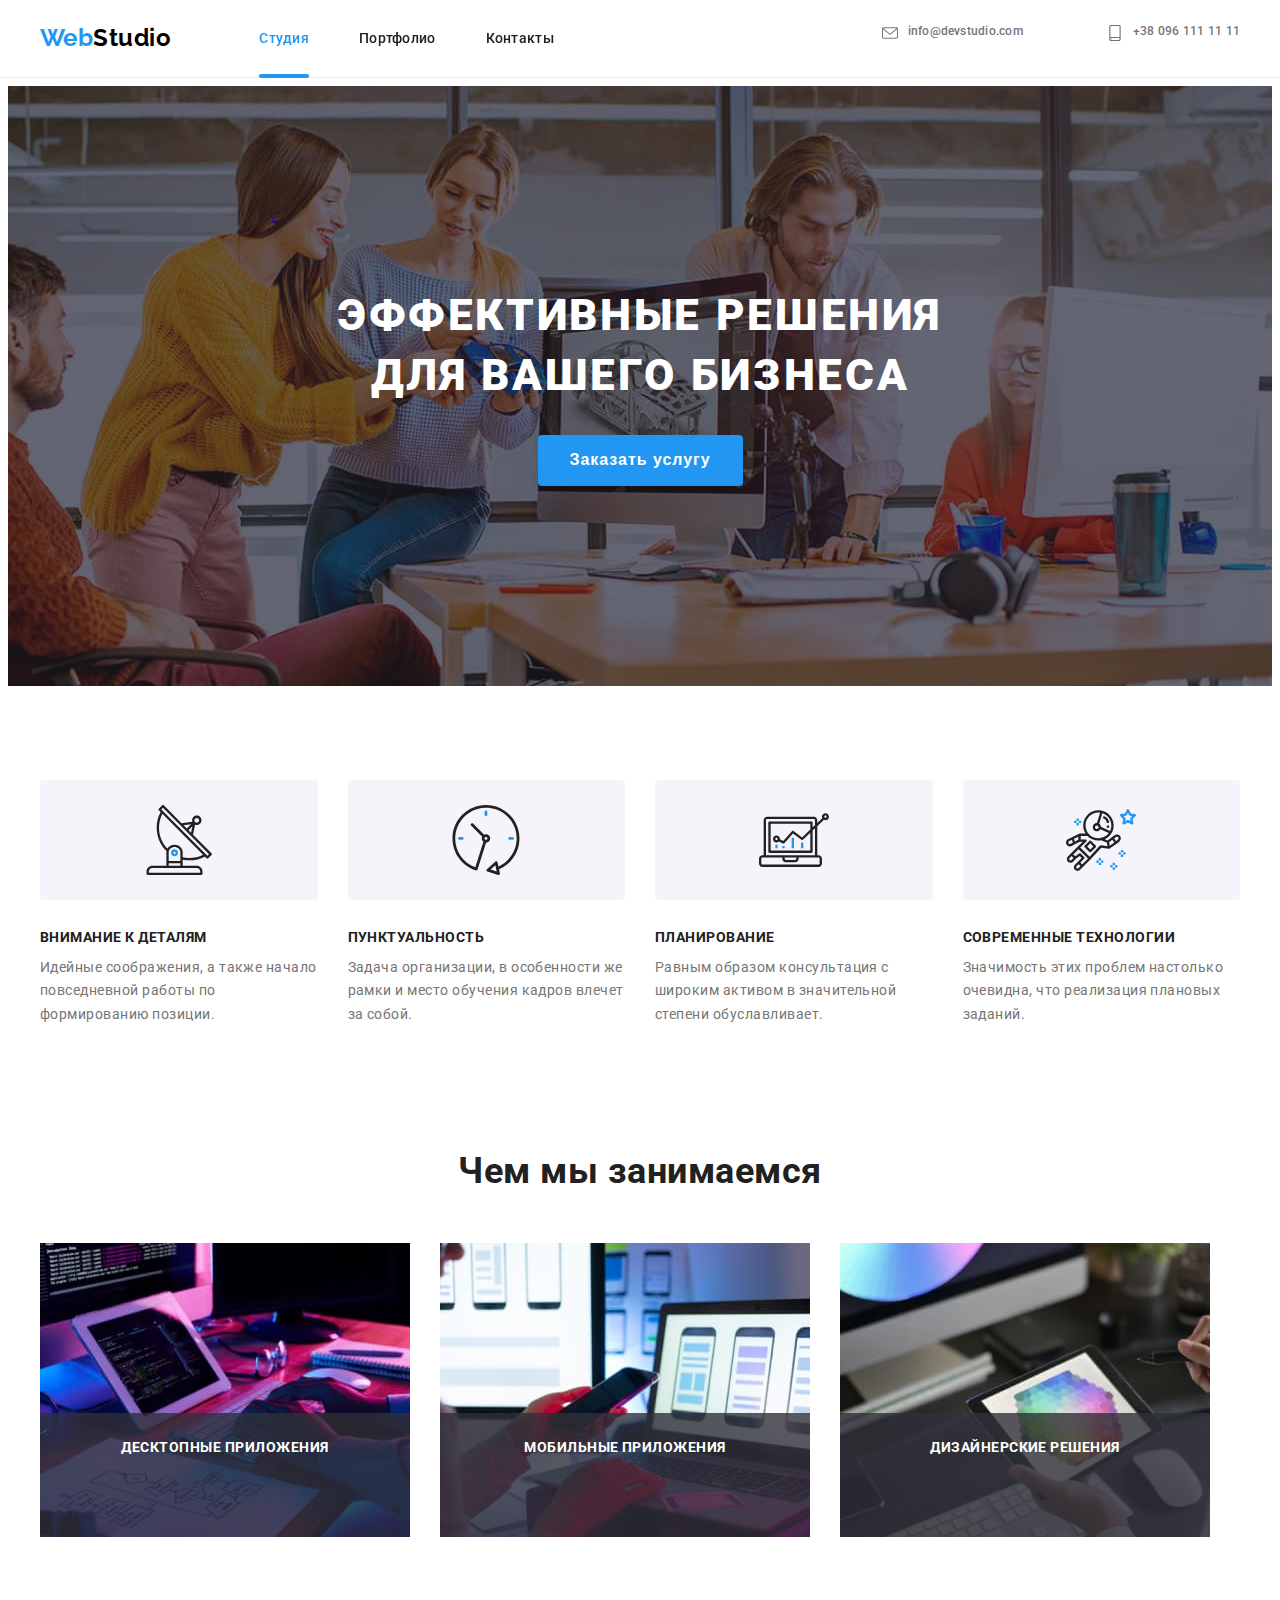
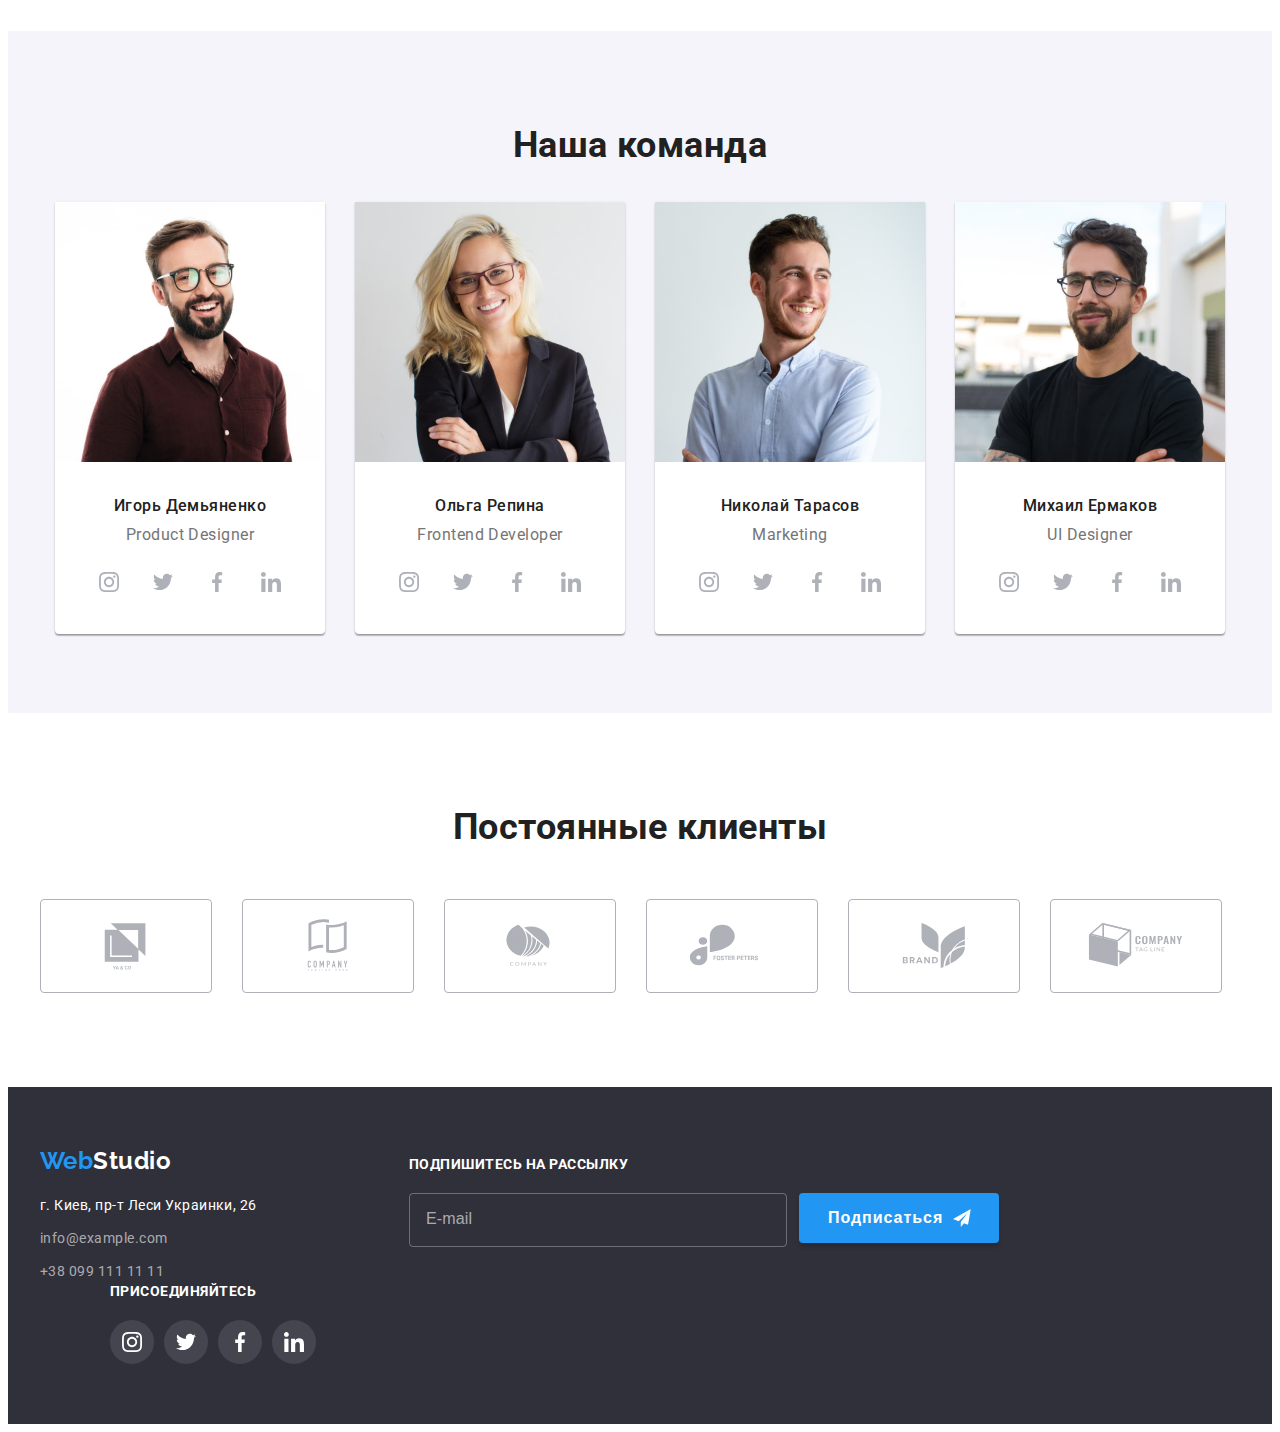
==== index.html @ fcd15053 "Сделала первую страницу" ====
<!DOCTYPE html>
<html lang="en">
<head>
<meta charset="UTF-8">
<meta http-equiv="X-UA-Compatible" content="IE=edge">
<meta name="viewport" content="width=device-width, initial-scale=1.0">
<title>Document</title>
<link rel="preconnect" href="https://fonts.googleapis.com">
<link rel="preconnect" href="https://fonts.gstatic.com" crossorigin>
<link href="https://fonts.googleapis.com/css2?family=Raleway:wght@700&family=Roboto:wght@400;500;700;900&display=swap" rel="stylesheet">
<link rel="stylesheet" href="https://cdnjs.cloudflare.com/ajax/libs/modern-normalize/1.1.0/modern-normalize.min.css" integrity="sha512-wpPYUAdjBVSE4KJnH1VR1HeZfpl1ub8YT/NKx4PuQ5NmX2tKuGu6U/JRp5y+Y8XG2tV+wKQpNHVUX03MfMFn9Q==" crossorigin="anonymous" referrerpolicy="no-referrer" />
<!-- <link rel="stylesheet" href="./css/styles.css"> -->
<link rel="stylesheet" href="./css/main.min.css">
</head>
<body>

        <!-- HEADER -->

    <header class="page-header">
        <div class="container header">
            <a href="./index.html" class="logo"><span class="logo-item">Web</span>Studio</a>
            <nav class="page-header__nav">
                <ul class="nav">          
                    <li class="nav__item">
                        <a href="index.html" class="nav__link nav__link--current">Студия</a>
                    </li>
                    <li class="nav__item">
                        <a href="portfolio.html" class="nav__link">Портфолио</a>
                    </li>
                    <li class="nav__item">
                        <a href="#contact" class="nav__link">Контакты</a>
                    </li>
                </ul>
            </nav>
            <ul class="contacts">
                <li class="contacts__item">
                    <a href="mailto:info@devstudio.com" class="contacts__link">
                        <svg class="contacts__icon" width="16" height="16">
                            <use href="./images/icons.svg#envelope"></use>
                        </svg> info@devstudio.com
                    </a>
                </li>
                <li class="contacts__item">
                    <a href="tel:+380961111111" class="contacts__link">
                        <svg class="contacts__icon" width="16" height="16">
                            <use href="./images/icons.svg#smartphone"></use>
                        </svg>+38 096 111 11 11
                    </a>
                </li>
            </ul>
        </div>
    </header>

    <main>

         <!-- HERO -->

        <section class="hero main-background">
            <div class="container">
                <h1 class="hero-title">Эффективные решения <br> для вашего бизнеса</h1>
                <button type="button" class="main-btn" data-modal-open>Заказать услугу</button>
            </div>
            
            <!-- MODAL -->

            <div class="backdrop is-hidden" data-modal>
                <div class="modal">
                    <button type="button" class="modal-btn" data-modal-close>
                        <svg width='30' height="30">
                            <use href="./images/icons.svg#close-btn"></use>
                        </svg>                       
                    </button>
                    <h5 class="modal-title">Оставьте свои данные, мы вам перезвоним</h5>
                    <form class="form">             
                        <label class="form__label">
                            <span class="form__text">Имя</span>
                            <input class="form__input" type="text" name="name" placeholder="Иван Иванович" />
                            <span class="form__item">
                                <svg width="18" height="18">
                                    <use href="./images/icons.svg#person-black"></use>
                                </svg>   
                            </span>
                        </label>          
                        <label class="form__label">
                            <span class="form__text">Телефон</span>
                            <input class="form__input" type="tel" name="name" placeholder="+38 000 000 00 00" />
                            <span class="form__item">
                                <svg width="18" height="18">
                                    <use href="./images/icons.svg#phone-black"></use>
                                </svg> 
                            </span>
                        </label>

                        <label class="form__label">
                            <span class="form__text">Почта</span> 
                            <input class="form__input" type="email" name="mail" placeholder="contact@example.com" />
                            <span class="form__item">
                                <svg width="18" height="18">
                                    <use href="./images/icons.svg#email-black"></use>
                                </svg> 
                            </span>    
                        </label>
                        <label class="form__label label-comment"> 
                            <span class="form__text">Комментарий</span> 
                            <textarea name="comment" placeholder="Введите текст"></textarea>
                        </label>
                                         
                        <label class="checkbox">
                            <input class="checkbox__input" type="checkbox" name="topic">
                            <span class="checkbox__item">
                                <svg width="16" height="15">
                                    <use href="./images/icons.svg#icon-check"></use>
                                </svg>
                            </span>
                            <span class="checkbox__agreement">
                                Соглашаюсь с рассылкой и принимаю 
                                <a href=""><span class="checkbox__link">Условия договора</span></a>
                            </span>
                        </label>
                        <button class="main-btn" type="submit">Отправить</button>
                    </form> 
                </div>
            </div>
        </section>
        

        <!-- ADVANTAGE -->

        <section class="advantage">
            <div class="container">
                <h2 class="hidden-title">Наши преимущества</h2>
                <ul class="advantage__list">
                    <li class="advantage__item">
                        <div class="skills">
                            <div class="skills__box">
                                <svg width="70" height="70">
                                    <use href="./images/icons.svg#Group"></use>
                                </svg>
                            </div>
                            <h3 class="advantage-name">Внимание к деталям</h3>
                            <p class="advantage-text">Идейные соображения, а также начало повседневной работы по формированию позиции.</p>
                        </div>
                    </li>
                    <li class="advantage__item">
                        <div class="skills">
                            <div class="skills__box">
                                <svg width="70" height="70">
                                    <use href="./images/icons.svg#clock"></use>
                                </svg>
                            </div>
                        <h3  class="advantage-name">Пунктуальность</h3>
                        <p class="advantage-text"> Задача организации, в особенности же рамки и место обучения кадров влечет за собой.</p>
                        </div>
                    </li>
                    <li class="advantage__item">
                        <div class="skills">
                            <div class="skills__box">
                                <svg width="70" height="70">
                                    <use href="./images/icons.svg#diagram"></use>
                                </svg>
                            </div>
                        <h3  class="advantage-name">Планирование</h3>
                        <p class="advantage-text">Равным образом консультация с широким активом в значительной степени обуславливает.</p>
                        </div>
                    </li>
                    <li class="advantage__item">
                        <div class="skills">
                            <div class="skills__box">
                                <svg width="70" height="70">
                                    <use href="./images/icons.svg#astronaut"></use>
                                </svg>
                            </div>
                        <h3  class="advantage-name">Современные технологии</h3>
                        <p class="advantage-text">Значимость этих проблем настолько очевидна, что реализация плановых заданий.</p>
                        </div>
                    </li>
                </ul>
            </div>
        </section>

        <!-- WORK -->

        <section class="work">
            <div class="container">
                <h2 class="work-title">Чем мы занимаемся</h2>
                <ul class="work__list">
                    <li class="work__item">
                        <img src="images/kod.jpg" Alt="Программист набирает текст" width="370">
                        <div class="work__box">
                            <p class="work__text">ДЕСКТОПНЫЕ ПРИЛОЖЕНИЯ</p>
                        </div>
                    </li>
                    <li class="work__item">
                        <img src="images/klava.jpg" Alt="Макеты телефонов" width="370">
                        <div class="work__box">
                            <p class="work__text">МОБИЛЬНЫЕ ПРИЛОЖЕНИЯ</p>
                        </div>
                    </li>
                    <li class="work__item">
                        <img src="images/ris.jpg" Alt="Выбор цвета дизайнером" width="370">
                        <div class="work__box">
                            <p class="work__text">ДИЗАЙНЕРСКИЕ РЕШЕНИЯ </p>
                        </div>
                    </li>
                </ul>
            </div>
        </section>

        <!-- TEAM -->

        <section class="team">
            <div class="container">
                <h2 class="team-title">Наша команда</h2>
                <ul class="team__list">
                    <li class="team__item">
                        <img src="images/men.jpg" Alt="Дизайнер" width="270">
                        <h4 class="team__name">Игорь Демьяненко</h4>
                        <p class="team__position">Product Designer</p>
                        <ul class="networks">
                            <li class="networks__item">
                                <a href="https://www.instagram.com" target="_blank" rel="noreferrer noopener" class="networks__link">
                                    <svg width="20" height="20">
                                        <use href="./images/icons.svg#instagram"></use>
                                    </svg>
                                </a>
                            </li>
                            <li class="networks__item">
                                <a href="https://twitter.com" target="_blank" rel="noreferrer noopener" class="networks__link">
                                    <svg width="20" height="20">
                                        <use href="./images/icons.svg#twitter"></use>
                                    </svg>
                                </a>
                            </li>
                            <li class="networks__item">
                                <a href="https://m.facebook.com" target="_blank" rel="noreferrer noopener" class="networks__link">
                                    <svg width="20" height="20">
                                        <use href="./images/icons.svg#facebook"></use>
                                    </svg>
                                </a>
                            </li>
                            <li class="networks__item">
                                <a href="https://www.linkedin.com" target="_blank" rel="noreferrer noopener" class="networks__link">
                                    <svg width="20" height="20">
                                        <use href="./images/icons.svg#linkedin"></use>
                                    </svg>
                                </a>
                            </li>
                        </ul>

                    </li>
                    <li class="team__item">
                        <img src="images/jen.jpg" Alt="Фронтенд разработчик" width="270">
                        <h4 class="team__name">Ольга Репина</h4>
                        <p class="team__position">Frontend Developer</p>
                        <ul class="networks">
                            <li class="networks__item">
                                <a href="https://www.instagram.com" target="_blank" rel="noreferrer noopener" class="networks__link">
                                    <svg width="20" height="20">
                                        <use href="./images/icons.svg#instagram"></use>
                                    </svg>
                                </a>
                            </li>
                            <li class="networks__item">
                                <a href="https://twitter.com" target="_blank" rel="noreferrer noopener" class="networks__link">
                                    <svg width="20" height="20">
                                        <use href="./images/icons.svg#twitter"></use>
                                    </svg>
                                </a>
                            </li>
                            <li class="networks__item">
                                <a href="https://m.facebook.com" target="_blank" rel="noreferrer noopener" class="networks__link">
                                    <svg width="20" height="20">
                                        <use href="./images/icons.svg#facebook"></use>
                                    </svg>
                                </a>
                            </li>
                            <li class="networks__item">
                                <a href="https://www.linkedin.com" target="_blank" rel="noreferrer noopener" class="networks__link">
                                    <svg width="20" height="20">
                                        <use href="./images/icons.svg#linkedin"></use>
                                    </svg>
                                </a>
                            </li>
                        </ul>
                    </li>
                    <li class="team__item">
                        <img src="images/mun.jpg" Alt="Маркетолог" width="270">
                        <h4 class="team__name">Николай Тарасов</h4>
                        <p class="team__position">Marketing</p>
                        <ul class="networks">
                            <li class="networks__item">
                                <a href="https://www.instagram.com" target="_blank" rel="noreferrer noopener" class="networks__link">
                                    <svg width="20" height="20">
                                        <use href="./images/icons.svg#instagram"></use>
                                    </svg>
                                </a>
                            </li>
                            <li class="networks__item">
                                <a href="https://twitter.com" target="_blank" rel="noreferrer noopener" class="networks__link">
                                    <svg width="20" height="20">
                                        <use href="./images/icons.svg#twitter"></use>
                                    </svg>
                                </a>
                            </li>
                            <li class="networks__item">
                                <a href="https://m.facebook.com" target="_blank" rel="noreferrer noopener" class="networks__link">
                                    <svg width="20" height="20">
                                        <use href="./images/icons.svg#facebook"></use>
                                    </svg>
                                </a>
                            </li>
                            <li class="networks__item">
                                <a href="https://www.linkedin.com" target="_blank" rel="noreferrer noopener" class="networks__link">
                                    <svg width="20" height="20">
                                        <use href="./images/icons.svg#linkedin"></use>
                                    </svg>
                                </a>
                            </li>
                        </ul>
                    </li>
                    <li class="team__item">
                        <img src="images/end.jpg" Alt="Дизайнер интерфейса" width="270">
                        <h4 class="team__name">Михаил Ермаков</h4>
                        <p class="team__position">UI Designer</p>
                        <ul class="networks">
                            <li class="networks__item">
                                <a href="https://www.instagram.com" target="_blank" rel="noreferrer noopener" class="networks__link">
                                    <svg width="20" height="20">
                                        <use href="./images/icons.svg#instagram"></use>
                                    </svg>
                                </a>
                            </li>
                            <li class="networks__item">
                                <a href="https://twitter.com" target="_blank" rel="noreferrer noopener" class="networks__link">
                                    <svg width="20" height="20">
                                        <use href="./images/icons.svg#twitter"></use>
                                    </svg>
                                </a>
                            </li>
                            <li class="networks__item">
                                <a href="https://m.facebook.com" target="_blank" rel="noreferrer noopener" class="networks__link">
                                    <svg width="20" height="20">
                                        <use href="./images/icons.svg#facebook"></use>
                                    </svg>
                                </a>
                            </li>
                            <li class="networks__item">
                                <a href="https://www.linkedin.com" target="_blank" rel="noreferrer noopener" class="networks__link">
                                    <svg width="20" height="20">
                                        <use href="./images/icons.svg#linkedin"></use>
                                    </svg>
                                </a>
                            </li>
                        </ul>
                    </li>
                </ul>
            </div>
        </section>

        <!-- CLIENTS -->

        <section class="clients">
            <div class="container">
                <h2 class="clients-title">Постоянные клиенты</h2>
                <ul class="client__list">
                    <li class="client__item">
                        <a href="" class="client__link">
                            <svg width="106" height="60">
                                <use href="./images/icons.svg#client-1"></use>
                            </svg>
                        </a>
                    </li>
                    <li class="client__item">
                        <a href="" class="client__link">
                            <svg width="106" height="60">
                                <use href="./images/icons.svg#client-2"></use>
                            </svg>
                        </a>
                    </li>
                    <li class="client__item">
                        <a href="" class="client__link">
                            <svg width="106" height="60">
                                <use href="./images/icons.svg#client-3"></use>
                            </svg>
                        </a>
                    </li>
                    <li class="client__item">
                        <a href="" class="client__link">
                            <svg width="106" height="60">
                                <use href="./images/icons.svg#client-4"></use>
                            </svg>
                        </a>
                    </li>
                    <li class="client__item">
                        <a href="" class="client__link">
                            <svg width="106" height="60">
                                <use href="./images/icons.svg#client-5"></use>
                            </svg>
                        </a>
                    </li>
                    <li class="client__item">
                        <a href="" class="client__link">
                            <svg width="106" height="60">
                                <use href="./images/icons.svg#client-6"></use>
                            </svg>
                        </a>
                    </li>
                </ul>
            </div>
        </section>
    </main>

    <!-- FOOTER -->

    <footer class="footer">
        <div class="container footer-box">
            <div class="">
                <div class="footer-address">
                    <a href="./index.html" class="logo logo-footer"><span class="logo-item">Web</span>Studio</a>
                    <address id="contact" class="office">
                        <ul class="office__list">
                            <li class="office__item">
                                <a href="https://goo.gl/maps/67UM73fhqofaFtAK9" target="_blank" rel="noreferrer noopener" class="office__address">г.
                                    Киев, пр-т Леси Украинки, 26
                                </a>
                            </li>
                            <li class="office__item">
                                <a href="mailto:info@example.com" class="office__link">info@example.com</a>
                            </li>
                            <li class="office__item">
                                <a href="tel:+380991111111" class="office__link">+38 099 111 11 11</a>
                            </li>
                        </ul>
                    </address>
                </div>

                <div class="community">
                    <h2 class="subscribe-title">Присоединяйтесь</h2>
                    <ul class="networks">
                        <li class="networks__item">
                            <a href="https://www.instagram.com" target="_blank" rel="noreferrer noopener" class="networks__link footer-link">
                                <svg width="20" height="20">
                                    <use href="./images/icons.svg#instagram"></use>
                                </svg>
                            </a>
                        </li>
                        <li class="networks__item">
                            <a href="https://twitter.com" target="_blank" rel="noreferrer noopener" class="networks__link footer-link">
                                <svg width="20" height="20">
                                    <use href="./images/icons.svg#twitter"></use>
                                </svg>
                            </a>
                        </li>
                        <li class="networks__item">
                            <a href="https://m.facebook.com" target="_blank" rel="noreferrer noopener" class="networks__link footer-link">
                                <svg width="20" height="20">
                                    <use href="./images/icons.svg#facebook"></use>
                                </svg>
                            </a>
                        </li>
                        <li class="networks__item">
                            <a href="https://www.linkedin.com" target="_blank" rel="noreferrer noopener" class="networks__link footer-link">
                                <svg width="20" height="20">
                                    <use href="./images/icons.svg#linkedin"></use>
                                </svg>
                            </a>
                        </li>
                    </ul>
                </div>
            </div>

            <div class="subscribe-box">
                <h2 class="subscribe-title">Подпишитесь на рассылку</h2>
                <form class="subscribe">
                    <label class="subscribe__label"></label>
                        <input class="subscribe__input" type="email" name="mail" placeholder="E-mail" />
                    </label>
                    <button class="main-btn subscribe-btn"  type="submit">Подписаться
                        <svg class="subscribe-icon" width="24" height="24">
                            <use href="./images/icons.svg#icon-send"></use>
                        </svg>   
                    </button>
                </form>
            </div>
        </div>
    </footer>
    <script>
        const { height:pageHeaderHeight } = document
          .querySelector(".page-header")
          .getBoundingClientRect ();

        document.body.style.paddingTop = `${pageHeaderHeight}px`;
    </script>

    <script src="./js/modal.js"></script>

</body>
</html>
---- css/styles.css ----
/* :root {
  --basic-color: #757575;
  --secondary-color: #212121;
  --accent-color: #2196f3;
  --background-color: #ffffff;
  --second-color: #2f303a;
  --grey-color: #f5f4fa;
} */

/* body {
  padding-top: 80px;
  background-color: var(--background-color);
  color: var(--basic-color);
  font-family: "Roboto", sans-serif;
  letter-spacing: 0.03em;
  text-decoration: none;
} */

/* a {
  text-decoration: none;
  color: inherit;
}

ul {
  list-style: none;
  padding: 0;
  margin: 0;
}

h1,
h2,
h3,
h4,
p {
  margin: 0;
}

section {
  padding-top: 94px;
  padding-bottom: 94px;
}

::placeholder {
  font-size: 14px;
  line-height: 1.14;
  letter-spacing: 0.01em;
  color: rgba(117, 117, 117, 0.5);
} */

/* .container {
  width: 1200px;
  padding-left: 15px;
  padding-right: 15px;
  margin-left: auto;
  margin-right: auto;
} */

/* header {
  position: fixed;
  width: 100%;
  background: var(--background-color);
  top: 0;
  left: 0;
  padding-top: 24px;
  padding-bottom: 25px;
  border-bottom: 1px solid #ececec;

  z-index: 9;
}

.header {
  display: flex;
  align-items: center;
} */

/* .logo {
  margin-right: 93px;
  font-family: "Raleway", sans-serif;
  font-weight: 700;
  font-size: 26px;
  line-height: 1.19;
  color: #000000;
}
.logo-item {
  color: var(--accent-color);
}

.logo-footer {
  margin: 0px;
  color: var(--background-color);
} */

/* .nav {
  display: flex;
}

.contacts {
  display: flex;
  margin-left: auto;
}

.nav__item:not(:last-child) {
  margin-right: 50px;
}

.contacts__item:not(:last-child) {
  margin-right: 50px;
}

.nav__link {
  position: relative;
  padding-top: 32px;
  padding-bottom: 32px;
  font-weight: 500;
  font-size: 14px;
  line-height: 1.14;
  letter-spacing: 0.02em;
  color: var(--secondary-color);

  transition: color 250ms cubic-bezier(0.4, 0, 0.2, 1);
}

.nav__link--current {
  color: var(--accent-color);
}

.nav__link--current::after {
  content: " ";
  position: absolute; 
  left: 0px;
  bottom: 0px;
  width: 100%;
  height: 4px;
  background: var(--accent-color);
  border-radius: 2px;
}


.nav__link:hover,
.nav__link:focus {
  color: var(--accent-color);
}

.contacts__link {
  display: flex;
  font-weight: 500;
  font-size: 14px;
  line-height: 1.14;
  letter-spacing: 0.02em;
  color: var(--basic-color);
  fill: var(--basic-color);

  transition: fill 250ms cubic-bezier(0.4, 0, 0.2, 1), 
  color 250ms cubic-bezier(0.4, 0, 0.2, 1);
}
.contacts__link:hover,
.contacts__link:focus {
  color: var(--accent-color);
  fill: var(--accent-color);
}

.contacts__icon {
  margin-right: 10px;
} */

/* HERO */

/* .hero {
  padding-top: 200px;
  padding-bottom: 200px;
  text-align: center;
}

  .main-background {
  max-width: 1600px;
  max-height: 600px;
  margin-left: auto;
  margin-right: auto;
  background: #c4c4c4;
  background-image: linear-gradient(
      to right,
      rgba(47, 48, 58, 0.4),
      rgba(47, 48, 58, 0.4)
    ),
    url("../images/Img.jpeg");
  background-repeat: no-repeat;
  background-position: center;
  background-size: cover;
}

.hero-title {
  margin-bottom: 30px;
  font-weight: 900;
  font-size: 44px;
  line-height: 1.36;
  letter-spacing: 0.06em;
  text-transform: uppercase;
  color: var(--background-color);
} */

/* .main-btn {
  display: inline-block;
  border-radius: 4px;
  padding: 10px 32px;
  min-width: 200px;
  min-height: 50px;

  background: var(--accent-color);
  box-shadow: 0px 4px 4px rgba(0, 0, 0, 0.15);
  border: var(--accent-color);
  cursor: pointer;

  color: var(--background-color);
  font-weight: 700;
  font-size: 16px;
  line-height: 1.88;
  letter-spacing: 0.06em;

  transition: background-color 250ms cubic-bezier(0.4, 0, 0.2, 1), 
  color 250ms cubic-bezier(0.4, 0, 0.2, 1);
}
.main-btn:hover,
.main-btn:focus {
  background-color: var(--background-color);
  color: var(--accent-color);
} */

/* MODAL */

/* .backdrop {
  position: fixed;
  top: 0;
  left: 0;
  width: 100%;
  height: 100%;
  background: rgba(0, 0, 0, 0.2);

  opacity: 1;
  transition: opacity 250ms cubic-bezier(0.4, 0, 0.2, 1);
  z-index: 10;
}

.backdrop.is-hidden {
  opacity: 0;
  pointer-events: none;
} 

.modal {
position: absolute;
top: 50%;
left: 50%;
padding: 40px;
transform: translate(-50%, -50%);
min-width: 528px;
min-height: 581px;

background: var(--background-color);
box-shadow: 0px 1px 3px rgba(0, 0, 0, 0.12), 0px 1px 1px rgba(0, 0, 0, 0.14), 0px 2px 1px rgba(0, 0, 0, 0.2);
border-radius: 4px;
}

.modal-btn {
  position: absolute;
  display: flex;
  align-items: center;
  justify-content: center;
  padding: 0px;
  top: 8px;
  right: 8px;
  width: 30px;
  height: 30px;
  border: none;
  background: var(--background-color);
  cursor: pointer;
  transition: fill 250ms cubic-bezier(0.4, 0, 0.2, 1);
}

.modal-btn:hover,
.modal-btn:focus {
  fill: var(--accent-color);
}

.modal-title {
  margin-bottom: 30px;
  margin-top: 0px;
  font-weight: 700;
  font-size: 20px;
  line-height: 1.15;
  text-align: center;
  letter-spacing: 0.03em;

  color: var(--secondary-color);
}

.form {
  width: 100%
}

.form__label {
  position: relative;
  display: flex;
  flex-direction: column;
  margin-bottom: 28px;

  transition: fill 250ms cubic-bezier(0.4, 0, 0.2, 1);
}

.label-comment {
  margin-bottom: 20px;
}

.form__text {
  position: absolute;
  top: -18px;
  width: 25px;
  height: 14px;
  
  font-size: 12px;
  line-height: 1.16;
  letter-spacing: 0.01em;

  color: var(--basic-color);
}

.form__input {
  outline: none;
  height: 40px;
  padding: 12px;
  padding-left: 42px;
  border: 1px solid rgba(33, 33, 33, 0.2);
  border-radius: 4px;
  cursor: pointer;

  transition: border 250ms cubic-bezier(0.4, 0, 0.2, 1);
}

.form__input:hover,
.form__input:focus,
textarea:hover,
textarea:focus {
  border: 1px solid var(--accent-color);
}

.form__item {
  position: absolute;
  transform: translateY(50%);
  left: 12px;
}

.form__label:hover,
.form__label:focus {
  fill: var(--accent-color)
}

.form__input:focus ~ .form__item {
  fill: var(--accent-color);
}

textarea {
  outline: none;
  border: 1px solid rgba(33, 33, 33, 0.2);
  border-radius: 4px;
  padding: 12px 16px;
  width: 100%;
  min-height: 120px;
  resize: none;
}

.checkbox {
  display: flex;
  align-items: center;
  justify-content: center;
  margin-bottom: 30px;
}

  .checkbox__agreement {
  font-size: 14px;
  line-height: 1.71;
  letter-spacing: 0.03em;

  color: var(--basic-color); 
} */

  /* appearance: none; */

/* .checkbox__input {
  position: absolute;
  width: 1px;
  height: 1px;
  margin: -1px;
  border: 0px;
  padding: 0px;
  clip: rect(0 0 0 0);
  overflow: hidden;
}

.checkbox__input:checked + .checkbox__item {
  border-color: var(--accent-color);
  background-color: var(--accent-color);
  background-origin: border-box;

  transition: background-color 250ms cubic-bezier(0.4, 0, 0.2, 1)
}

.checkbox__item {
    display: flex;
    width: 16px;
    height: 15px;
    margin-right: 7px;
    align-items: center;
    border: solid 2px var(--secondary-color);
    border-radius: 2px;
}

.checkbox__link {
  position: relative;
  color: var(--accent-color);
}

.checkbox__link:after {
  content: " ";
  position: absolute; 
  left: 0px;
  bottom: 1px;
  width: 100%;
  height: 1px;
  background: var(--accent-color);
} */

/* ADVANTAGE */

/* .hidden-title {
  display: none;
}

.advantage__list {
  display: flex;
}

.advantage__item:not(:last-child) {
  margin-right: 30px;
}

.advantage__item {
  width: calc((100% - 90px) / 4);
}

.skills__box {
  display: flex;
  background: var(--grey-color);
  border-radius: 4px;
  margin-bottom: 30px;
  height: 120px;
  align-items: center;
  justify-content: center;
}

.advantage-name {
  margin-bottom: 10px;
  font-weight: 700;
  font-size: 14px;
  line-height: 1.14;
  text-transform: uppercase;
  color: var(--secondary-color);
}

.advantage-text {
  font-size: 14px;
  line-height: 1.71;
  color: var(--basic-color);
} */

/* WORK */

/* .work {
  padding-top: 0px;
}

.work-title {
  margin-bottom: 50px;
  font-weight: 700;
  font-size: 36px;
  line-height: 1.16;
  text-align: center;
  color: var(--secondary-color);
}

.work__list {
  display: flex;
}

.work__list img {
  display: block;
}

.work__item {
  position: relative;
  display: inline;
}

.work__item:not(:last-child) {
  margin-right: 30px;
}

.work__box {
  position: absolute;
  bottom: 0;
  padding-top: 27px;
  padding-bottom: 27px;
  width: 100%;
  min-height: 70px;
  background: rgba(47, 48, 58, 0.8);
}

.work__text {
font-size: 14px;
font-weight: 700;
line-height: 1.14;
text-align: center;
color: var(--background-color);

} */

/* TEAM */
/* .team {
  text-align: center;
  background-color: var(--grey-color);
}

.team-title {
  margin-bottom: 50px;
  font-weight: 700;
  font-size: 36px;
  line-height: 1.16;
  color: var(--secondary-color);
}

.team__list {
  display: flex;
}

.team__item {
  padding-bottom: 30px;
  background: var(--background-color);
  box-shadow: 0px 1px 3px rgba(0, 0, 0, 0.12), 0px 1px 1px rgba(0, 0, 0, 0.14),
    0px 2px 1px rgba(0, 0, 0, 0.2);
  border-radius: 0px 0px 4px 4px;
}

.team__item:not(:last-child) {
  margin-right: 30px;
}

.networks {
  display: flex;
  justify-content: center;
}

.networks__link {
  display: flex;
  justify-content: center;
  align-items: center;
  width: 44px;
  height: 44px;
  border-radius: 50%;
  fill: #afb1b8;
  background: rgba(255, 255, 255, 0.1);

  transition: background-color 250ms cubic-bezier(0.4, 0, 0.2, 1),
   fill 250ms cubic-bezier(0.4, 0, 0.2, 1);
}

.networks__link:hover,
.networks__link:focus {
  background-color: var(--accent-color);
  fill: var(--background-color);
}

.networks__item:not(:last-child) {
  margin-right: 10px;
}

.team__name {
  margin-top: 30px;
  font-weight: 500;
  font-size: 16px;
  line-height: 1.19;
  text-align: center;
  color: var(--secondary-color);
}
.team__position {
  margin-top: 10px;
  margin-bottom: 16px;
  font-size: 16px;
  line-height: 1.19;
  text-align: center;
  color: var(--basic-color);
} */

/* CLIENTS */

/* .clients-title {
  margin-bottom: 50px;
  font-weight: 700;
  font-size: 36px;
  line-height: 1.16;
  text-align: center;
  color: var(--secondary-color);
}

.client__list {
  display: flex;
}

.client__item:not(:last-child) {
  margin-right: 30px;
}

.client__link {
  display: flex;
  justify-content: center;
  align-items: center;
  width: 170px;
  height: 92px;
  border: 1px solid #afb1b8;
  border-radius: 4px;
  fill: #afb1b8;

  transition: border-color 250ms cubic-bezier(0.4, 0, 0.2, 1), 
  fill 250ms cubic-bezier(0.4, 0, 0.2, 1);
}

.client__link:hover,
.client__link:focus {
  border-color: var(--accent-color);
  fill: var(--accent-color);
} */

/* FOOTER */

/* .footer {
  padding-top: 60px;
  padding-bottom: 60px;
  background: var(--second-color);
}

.footer-box {
  display: flex;
  align-items: baseline;
}

.office__link {
  font-style: normal;
  font-size: 14px;
  line-height: 1.71;
  color: rgba(255, 255, 255, 0.6);

  transition: color 250ms cubic-bezier(0.4, 0, 0.2, 1);
}

.office__list {
  margin-top: 20px;
}

.office__item:not(:first-child) {
  margin-top: 9px;
}
.office__address {
  font-style: normal;
  font-size: 14px;
  line-height: 1.71;
  color: var(--background-color);
  transition: color 250ms cubic-bezier(0.4, 0, 0.2, 1);
}

.office__link:hover,
.office__address:hover,
.office__link:focus,
.office__address:focus {
  color: var(--accent-color);
}

.community {
  margin-left: 70px;
} */

/* SUBSCRIBE */

/* .subscribe-title {
  margin-bottom: 20px;
  font-weight: 700;
  font-size: 14px;
  line-height: 1.14;
  text-transform: uppercase;

  color: var(--background-color);
}

.footer-link {
  fill: var(--background-color);
}

.subscribe-box {
  margin-left: 93px;
}

.subscribe {
  display: flex;
  min-width: 570px;
}

.subscribe__input {
  width: 358px;
  height: 50px;
  padding-left: 16px;

  color: var(--background-color);
  background: transparent;

  outline: none;
  border: 1px solid;
  border-color: rgba(255, 255, 255, 0.3);
  border-radius: 4px;
}

.subscribe__input::placeholder {
  font-size: 16px;
  line-height: 1.25;

  color: rgba(255, 255, 255, 0.6);
}

.subscribe-btn {
  display: flex;
  margin-left: 12px;
  width: 200px;
  height: 50px;
  padding: 10px 28px 10px 29px;

  font-weight: 700;
  font-size: 16px;
  line-height: 1.88;

  align-items: center;
  text-align: center;
  letter-spacing: 0.06em;

  color: var(--background-color);
  fill: var(--background-color);

  background: var(--accent-color);
  box-shadow: 0px 4px 4px rgba(0, 0, 0, 0.15);
  border-radius: 4px;
  border: none;

  transition: background-color 250ms cubic-bezier(0.4, 0, 0.2, 1), 
  color 250ms cubic-bezier(0.4, 0, 0.2, 1), 
  fill 250ms cubic-bezier(0.4, 0, 0.2, 1);
}

.subscribe-btn:hover,
.subscribe-btn:focus {
  background-color: var(--background-color);
  color: var(--accent-color);
  fill: var(--accent-color);
}

.subscribe-icon {
  margin-left: 10px;
} */

/* Portfolio */

/* .hidden-title {
  display: none;
} */

/* .filter {
  display: flex;
  justify-content: center;
  margin-bottom: 50px;
}

.filter-btn {
  padding: 6px 22px;
  box-shadow: 0px 3px 1px rgba(0, 0, 0, 0.1), 0px 1px 2px rgba(0, 0, 0, 0.08),
    0px 2px 2px rgba(0, 0, 0, 0.12);
  background: var(--grey-color);
  border-radius: 4px;
  border: transparent;
  cursor: pointer;

  font-family: "Roboto", sans-serif;
  color: var(--secondary-color);
  font-weight: 500;
  font-size: 16px;
  line-height: 1.62;
  letter-spacing: 0.03em;
  text-align: center;
 
  transition: background-color 250ms cubic-bezier(0.4, 0, 0.2, 1), 
  color 250ms cubic-bezier(0.4, 0, 0.2, 1);

}

.filter-item:not(:last-child) {
  margin-right: 8px;
}

.filter-btn:hover,
.filter-btn:focus {
  background-color: var(--accent-color);
  color: var(--background-color);
} */

/* .portfolio__list {
  display: flex;
  flex-wrap: wrap;
}

.portfolio__item:nth-child(3n) {
  margin-right: 0px;
}

.portfolio__item {
  width: calc((100% - 60px) / 3);
  margin-right: 30px;
  margin-bottom: 30px;
  background: var(--background-color);
}

.portfolio__item:hover {
    box-shadow: 0px 1px 1px rgba(0, 0, 0, 0.12), 0px 4px 4px rgba(0, 0, 0, 0.06),
    1px 4px 6px rgba(0, 0, 0, 0.16);
}

.portfolio__item:nth-last-child(-n + 3) {
  margin-bottom: 0px;
}

.portfolio__item img {
  display: block;
}

.project__box {
  display: block;
  margin-top: 0px;
  padding: 20px 24px;
  background: var(--background-color);

  border-bottom: 1px solid #eeeeee;
  border-left: 1px solid #eeeeee;
  border-right: 1px solid #eeeeee;
}

.project__title {
  margin-bottom: 4px;
  font-weight: 700;
  font-size: 18px;
  line-height: 2;
  letter-spacing: 0.06em;
  color: var(--secondary-color);
}

.project__text {
  font-size: 16px;
  line-height: 1.88;
  color: var(--basic-color);
}

.project__thumb {
  position: relative;
  overflow: hidden;
}

.project__overlay {
  position: absolute;
  left: 0px;
  bottom: 0px;
  height: 100%;
  width: 100%; 
  font-size: 18px;
  line-height: 1.56;
  padding: 63px 24px;
  color: var(--background-color);
  background: var(--accent-color);


  transform: translateY(100%);
  transition: transform 250ms cubic-bezier(0.4, 0, 0.2, 1);
}

.portfolio__item:hover .project__overlay {
  transform: translateY(0);
} */
---- css/main.min.css ----
:root{--basic-color: #757575;--secondary-color: #212121;--accent-color: #2196f3;--background-color: #ffffff;--second-color: #2f303a;--grey-color: #f5f4fa}body{padding-top:80px;background-color:var(--background-color);color:var(--basic-color);font-family:"Roboto",sans-serif;letter-spacing:.03em;text-decoration:none}a{text-decoration:none;color:inherit}ul{list-style:none;padding:0;margin:0}h1,h2,h3,h4,p{margin:0}section{padding-top:94px;padding-bottom:94px}@media screen and (max-width: 1199px){section{padding-top:60px;padding-bottom:60px}}::-webkit-input-placeholder{font-size:14px;line-height:1.14;letter-spacing:.01em;color:rgba(117,117,117,.5)}::-moz-placeholder{font-size:14px;line-height:1.14;letter-spacing:.01em;color:rgba(117,117,117,.5)}:-ms-input-placeholder{font-size:14px;line-height:1.14;letter-spacing:.01em;color:rgba(117,117,117,.5)}::-ms-input-placeholder{font-size:14px;line-height:1.14;letter-spacing:.01em;color:rgba(117,117,117,.5)}::placeholder{font-size:14px;line-height:1.14;letter-spacing:.01em;color:rgba(117,117,117,.5)}.container{padding-left:15px;padding-right:15px}@media screen and (min-width: 480px){.container{width:480px}}@media screen and (min-width: 768px){.container{width:768px}}@media screen and (min-width: 1200px){.container{width:1200px;margin-left:auto;margin-right:auto}}.logo{margin-right:93px;font-family:"Raleway",sans-serif;font-weight:700;font-size:26px;line-height:1.19;color:#000}@media screen and (min-width: 768px){.logo{margin-right:88px;font-size:24px;line-height:1.16;letter-spacing:.03}}.logo-item{color:var(--accent-color)}.logo-footer{margin:0px;color:var(--background-color)}.main-btn{display:inline-block;border-radius:4px;padding:10px 32px;min-width:200px;min-height:50px;background:var(--accent-color);-webkit-box-shadow:0px 4px 4px rgba(0,0,0,.15);box-shadow:0px 4px 4px rgba(0,0,0,.15);border:var(--accent-color);cursor:pointer;color:var(--background-color);font-weight:700;font-size:16px;line-height:1.88;letter-spacing:.06em;-webkit-transition:background-color 250ms cubic-bezier(0.4, 0, 0.2, 1),color 250ms cubic-bezier(0.4, 0, 0.2, 1);transition:background-color 250ms cubic-bezier(0.4, 0, 0.2, 1),color 250ms cubic-bezier(0.4, 0, 0.2, 1)}.main-btn:hover,.main-btn:focus{background-color:var(--background-color);color:var(--accent-color)}header{position:fixed;width:100%;background:var(--background-color);top:0;left:0;padding-top:24px;padding-bottom:25px;border-bottom:1px solid #ececec;z-index:9}@media screen and (min-width: 768px)and (max-width: 1199px){header{padding-top:21px;padding-bottom:21px}}@media screen and (min-width: 768px){.header{display:-webkit-box;display:-ms-flexbox;display:flex;-webkit-box-align:center;-ms-flex-align:center;align-items:center}}.nav{display:-webkit-box;display:-ms-flexbox;display:flex}@media screen and (max-width: 767px){.nav{display:none}}@media screen and (max-width: 767px){.contacts{display:none}}@media screen and (min-width: 1200px){.contacts{display:-webkit-box;display:-ms-flexbox;display:flex;margin-left:auto}}.nav__item:not(:last-child){margin-right:50px}.contacts__item:not(:last-child){margin-right:50px}@media screen and (min-width: 768px){.contacts__item:not(:last-child){margin-right:0px;margin-left:84px;margin-bottom:10px}}@media screen and (min-width: 768px){.contacts__item{margin-left:84px}}.nav__link{position:relative;padding-top:32px;padding-bottom:32px;font-weight:500;font-size:14px;line-height:1.14;letter-spacing:.02em;color:var(--secondary-color);-webkit-transition:color 250ms cubic-bezier(0.4, 0, 0.2, 1);transition:color 250ms cubic-bezier(0.4, 0, 0.2, 1)}.nav__link:hover,.nav__link:focus{color:var(--accent-color)}.nav__link--current{color:var(--accent-color)}.nav__link--current::after{content:" ";position:absolute;left:0px;bottom:0px;width:100%;height:4px;background:var(--accent-color);border-radius:2px}@media screen and (min-width: 768px)and (max-width: 1199px){.nav__link--current::after{bottom:-2px}}.contacts__link{display:-webkit-box;display:-ms-flexbox;display:flex;font-weight:500;font-size:14px;line-height:1.14;letter-spacing:.02em;color:var(--basic-color);fill:var(--basic-color);-webkit-transition:fill 250ms cubic-bezier(0.4, 0, 0.2, 1),color 250ms cubic-bezier(0.4, 0, 0.2, 1);transition:fill 250ms cubic-bezier(0.4, 0, 0.2, 1),color 250ms cubic-bezier(0.4, 0, 0.2, 1)}.contacts__link:hover,.contacts__link:focus{color:var(--accent-color);fill:var(--accent-color)}@media screen and (min-width: 768px){.contacts__link{font-size:12px;line-height:1.16}}.contacts__icon{margin-right:10px}.hero{padding-top:200px;padding-bottom:200px;text-align:center}@media screen and (max-width: 1199px){.hero{padding-top:118px;padding-bottom:118px}}.hero-title{margin-bottom:30px;font-weight:900;font-size:44px;line-height:1.36;letter-spacing:.06em;text-transform:uppercase;color:var(--background-color)}@media screen and (max-width: 1199px){.hero-title{font-size:26px;line-height:1.61}}.main-background{max-width:1600px;max-height:600px;margin-left:auto;margin-right:auto;background:#c4c4c4;background-image:-webkit-gradient(linear, left top, right top, from(rgba(47, 48, 58, 0.4)), to(rgba(47, 48, 58, 0.4))),url("../images/Img.jpeg");background-image:linear-gradient(to right, rgba(47, 48, 58, 0.4), rgba(47, 48, 58, 0.4)),url("../images/Img.jpeg");background-repeat:no-repeat;background-position:center;background-size:cover}.backdrop{position:fixed;top:0;left:0;width:100%;height:100%;background:rgba(0,0,0,.2);opacity:1;-webkit-transition:opacity 250ms cubic-bezier(0.4, 0, 0.2, 1);transition:opacity 250ms cubic-bezier(0.4, 0, 0.2, 1);z-index:10}.backdrop.is-hidden{opacity:0;pointer-events:none}.modal{position:absolute;top:50%;left:50%;padding:40px;-webkit-transform:translate(-50%, -50%);transform:translate(-50%, -50%);min-width:528px;min-height:581px;background:var(--background-color);-webkit-box-shadow:0px 1px 3px rgba(0,0,0,.12),0px 1px 1px rgba(0,0,0,.14),0px 2px 1px rgba(0,0,0,.2);box-shadow:0px 1px 3px rgba(0,0,0,.12),0px 1px 1px rgba(0,0,0,.14),0px 2px 1px rgba(0,0,0,.2);border-radius:4px}@media screen and (max-width: 1199px){.modal{min-width:450px}}.modal-btn{position:absolute;display:-webkit-box;display:-ms-flexbox;display:flex;-webkit-box-align:center;-ms-flex-align:center;align-items:center;-webkit-box-pack:center;-ms-flex-pack:center;justify-content:center;padding:0px;top:8px;right:8px;width:30px;height:30px;border:none;background:var(--background-color);cursor:pointer;-webkit-transition:fill 250ms cubic-bezier(0.4, 0, 0.2, 1);transition:fill 250ms cubic-bezier(0.4, 0, 0.2, 1)}.modal-btn:hover,.modal-btn:focus{fill:var(--accent-color)}.modal-title{margin-bottom:30px;margin-top:0px;font-weight:700;font-size:20px;line-height:1.15;text-align:center;letter-spacing:.03em;color:var(--secondary-color)}@media screen and (max-width: 1199px){.modal-title{line-height:1.5}}.form{width:100%}.form__label{position:relative;display:-webkit-box;display:-ms-flexbox;display:flex;-webkit-box-orient:vertical;-webkit-box-direction:normal;-ms-flex-direction:column;flex-direction:column;margin-bottom:28px;-webkit-transition:fill 250ms cubic-bezier(0.4, 0, 0.2, 1);transition:fill 250ms cubic-bezier(0.4, 0, 0.2, 1)}.form__label:hover,.form__label:focus{fill:var(--accent-color)}.label-comment{margin-bottom:20px}.form__text{position:absolute;top:-18px;width:25px;height:14px;font-size:12px;line-height:1.16;letter-spacing:.01em;color:var(--basic-color)}.form__input{outline:none;height:40px;padding:12px;padding-left:42px;border:1px solid rgba(33,33,33,.2);border-radius:4px;cursor:pointer;-webkit-transition:border 250ms cubic-bezier(0.4, 0, 0.2, 1);transition:border 250ms cubic-bezier(0.4, 0, 0.2, 1)}.form__input:hover,.form__input:focus{border:1px solid var(--accent-color)}.form__item{position:absolute;-webkit-transform:translateY(50%);transform:translateY(50%);left:12px}.form__item:focus~.form__item{fill:var(--accent-color)}textarea{outline:none;border:1px solid rgba(33,33,33,.2);border-radius:4px;padding:12px 16px;width:100%;min-height:120px;resize:none}textarea:hover,textarea:focus{border:1px solid var(--accent-color)}.checkbox{display:-webkit-box;display:-ms-flexbox;display:flex;-webkit-box-align:center;-ms-flex-align:center;align-items:center;-webkit-box-pack:center;-ms-flex-pack:center;justify-content:center;margin-bottom:30px}.checkbox__agreement{font-size:14px;line-height:1.71;letter-spacing:.03em;color:var(--basic-color)}@media screen and (max-width: 1199px){.checkbox__agreement{font-weight:400;font-size:12px;line-height:1.16}}.checkbox__input{position:absolute;width:1px;height:1px;margin:-1px;border:0px;padding:0px;clip:rect(0 0 0 0);overflow:hidden}.checkbox__input:checked+.checkbox__item{border-color:var(--accent-color);background-color:var(--accent-color);background-origin:border-box;-webkit-transition:background-color 250ms cubic-bezier(0.4, 0, 0.2, 1);transition:background-color 250ms cubic-bezier(0.4, 0, 0.2, 1)}.checkbox__item{display:-webkit-box;display:-ms-flexbox;display:flex;width:16px;height:15px;margin-right:7px;-webkit-box-align:center;-ms-flex-align:center;align-items:center;border:solid 2px var(--secondary-color);border-radius:2px}.checkbox__link{position:relative;color:var(--accent-color)}.checkbox__link:after{content:" ";position:absolute;left:0px;bottom:1px;width:100%;height:1px;background:var(--accent-color)}.hidden-title{display:none}.advantage__list{display:-webkit-box;display:-ms-flexbox;display:flex}@media screen and (min-width: 480px){.advantage__list{-ms-flex-wrap:wrap;flex-wrap:wrap;-webkit-box-pack:center;-ms-flex-pack:center;justify-content:center}}@media screen and (min-width: 768px)and (max-width: 1199px){.advantage__list{-ms-flex-wrap:wrap;flex-wrap:wrap;-webkit-box-pack:center;-ms-flex-pack:center;justify-content:center;margin:-15px}}@media screen and (min-width: 480px){.advantage__item{margin-bottom:30px}}@media screen and (min-width: 768px)and (max-width: 1199px){.advantage__item{width:354px;margin:15px}}@media screen and (min-width: 1200px){.advantage__item{width:calc((100% - 90px)/4)}}@media screen and (min-width: 1200px){.advantage__item:not(:last-child){margin-right:30px}}.skills__box{display:-webkit-box;display:-ms-flexbox;display:flex;background:var(--grey-color);border-radius:4px;margin-bottom:30px;height:120px;-webkit-box-align:center;-ms-flex-align:center;align-items:center;-webkit-box-pack:center;-ms-flex-pack:center;justify-content:center}.advantage-name{margin-bottom:10px;font-weight:700;font-size:14px;line-height:1.14;text-transform:uppercase;color:var(--secondary-color)}@media screen and (min-width: 480px)and (max-width: 767px){.advantage-name{text-align:center}}.advantage-text{font-size:14px;line-height:1.71;color:var(--basic-color)}.work{padding-top:0px}@media screen and (max-width: 1199px){.work{display:none}}.work-title{margin-bottom:50px;font-weight:700;font-size:36px;line-height:1.16;text-align:center;color:var(--secondary-color)}.work__list{display:-webkit-box;display:-ms-flexbox;display:flex}.work__list img{display:block}.work__item{position:relative;display:inline}.work__item:not(:last-child){margin-right:30px}.work__box{position:absolute;bottom:0;padding-top:27px;padding-bottom:27px;width:100%;min-height:70px;background:rgba(47,48,58,.8)}.work__text{font-size:14px;font-weight:700;line-height:1.14;text-align:center;color:var(--background-color)}.team{text-align:center;background-color:var(--grey-color)}.team-title{margin-bottom:50px;font-weight:700;font-size:36px;line-height:1.16;color:var(--secondary-color)}@media screen and (max-width: 1199px){.team-title{margin-bottom:30px;font-size:28px;line-height:1.17}}@media screen and (min-width: 768px){.team__list{display:-webkit-box;display:-ms-flexbox;display:flex;-ms-flex-wrap:wrap;flex-wrap:wrap;margin:-15px;-webkit-box-pack:center;-ms-flex-pack:center;justify-content:center}}.team__item{padding-bottom:30px;background:var(--background-color);-webkit-box-shadow:0px 1px 3px rgba(0,0,0,.12),0px 1px 1px rgba(0,0,0,.14),0px 2px 1px rgba(0,0,0,.2);box-shadow:0px 1px 3px rgba(0,0,0,.12),0px 1px 1px rgba(0,0,0,.14),0px 2px 1px rgba(0,0,0,.2);border-radius:0px 0px 4px 4px}@media screen and (max-width: 1199px){.team__item{margin-bottom:30px;padding-bottom:24px}}@media screen and (min-width: 768px)and (max-width: 1199px){.team__item{margin:15px;width:354px}}@media screen and (min-width: 1200px){.team__item:not(:last-child){margin-right:30px}}.team__name{margin-top:30px;font-weight:500;font-size:16px;line-height:1.19;text-align:center;color:var(--secondary-color)}.team__position{margin-top:10px;margin-bottom:16px;font-size:16px;line-height:1.19;text-align:center;color:var(--basic-color)}.networks{display:-webkit-box;display:-ms-flexbox;display:flex;-webkit-box-pack:center;-ms-flex-pack:center;justify-content:center}.networks__link{display:-webkit-box;display:-ms-flexbox;display:flex;-webkit-box-pack:center;-ms-flex-pack:center;justify-content:center;-webkit-box-align:center;-ms-flex-align:center;align-items:center;width:44px;height:44px;border-radius:50%;fill:#afb1b8;background:rgba(255,255,255,.1);-webkit-transition:background-color 250ms cubic-bezier(0.4, 0, 0.2, 1),fill 250ms cubic-bezier(0.4, 0, 0.2, 1);transition:background-color 250ms cubic-bezier(0.4, 0, 0.2, 1),fill 250ms cubic-bezier(0.4, 0, 0.2, 1)}.networks__link:hover,.networks__link:focus{background-color:var(--accent-color);fill:var(--background-color)}.networks__item:not(:last-child){margin-right:10px}.clients-title{margin-bottom:50px;font-weight:700;font-size:36px;line-height:1.16;text-align:center;color:var(--secondary-color)}@media screen and (max-width: 1199px){.clients-title{margin-bottom:30px;font-size:28px;line-height:1.17}}.client__list{display:-webkit-box;display:-ms-flexbox;display:flex}@media screen and (max-width: 1199px){.client__list{-ms-flex-wrap:wrap;flex-wrap:wrap;-webkit-box-pack:center;-ms-flex-pack:center;justify-content:center;margin:-15px}}@media screen and (max-width: 1199px){.client__item{margin:15px}}@media screen and (min-width: 1200px){.client__item:not(:last-child){margin-right:30px}}.client__link{display:-webkit-box;display:-ms-flexbox;display:flex;-webkit-box-pack:center;-ms-flex-pack:center;justify-content:center;-webkit-box-align:center;-ms-flex-align:center;align-items:center;width:170px;height:92px;border:1px solid #afb1b8;border-radius:4px;fill:#afb1b8;-webkit-transition:border-color 250ms cubic-bezier(0.4, 0, 0.2, 1),fill 250ms cubic-bezier(0.4, 0, 0.2, 1);transition:border-color 250ms cubic-bezier(0.4, 0, 0.2, 1),fill 250ms cubic-bezier(0.4, 0, 0.2, 1)}.client__link :hover,.client__link :focus{border-color:var(--accent-color);fill:var(--accent-color)}@media screen and (max-width: 767px){.client__link{width:210px}}@media screen and (min-width: 768px)and (max-width: 1199px){.client__link{width:226px}}.footer{padding-top:60px;padding-bottom:60px;background:var(--second-color)}@media screen and (min-width: 1200px){.footer-box{display:-webkit-box;display:-ms-flexbox;display:flex;-webkit-box-align:baseline;-ms-flex-align:baseline;align-items:baseline}}@media screen and (max-width: 767px){.footer-address{text-align:center}}.office__link{font-style:normal;font-size:14px;line-height:1.71;color:rgba(255,255,255,.6);-webkit-transition:color 250ms cubic-bezier(0.4, 0, 0.2, 1);transition:color 250ms cubic-bezier(0.4, 0, 0.2, 1)}.office__link:hover,.office__link:focus{color:var(--accent-color)}.office__list{margin-top:20px}.office__item:not(:first-child){margin-top:9px}.office__address{font-style:normal;font-size:14px;line-height:1.71;color:var(--background-color);-webkit-transition:color 250ms cubic-bezier(0.4, 0, 0.2, 1);transition:color 250ms cubic-bezier(0.4, 0, 0.2, 1)}.office__address:hover,.office__address:focus{color:var(--accent-color)}.community{margin-left:70px}@media screen and (max-width: 767px){.community{text-align:center;margin:0;margin-top:60px;margin-bottom:60px}}.subscribe-title{margin-bottom:20px;font-weight:700;font-size:14px;line-height:1.14;text-transform:uppercase;color:var(--background-color)}.footer-link{fill:var(--background-color)}.subscribe-box{margin-left:93px}@media screen and (max-width: 767px){.subscribe-box{text-align:center;margin:0px}}@media screen and (min-width: 1200px){.subscribe{display:-webkit-box;display:-ms-flexbox;display:flex;min-width:570px}}.subscribe__input{width:358px;height:50px;padding-left:16px;color:var(--background-color);background:rgba(0,0,0,0);outline:none;border:1px solid;border-color:rgba(255,255,255,.3);border-radius:4px}.subscribe__input::-webkit-input-placeholder{font-size:16px;line-height:1.25;color:rgba(255,255,255,.6)}.subscribe__input::-moz-placeholder{font-size:16px;line-height:1.25;color:rgba(255,255,255,.6)}.subscribe__input:-ms-input-placeholder{font-size:16px;line-height:1.25;color:rgba(255,255,255,.6)}.subscribe__input::-ms-input-placeholder{font-size:16px;line-height:1.25;color:rgba(255,255,255,.6)}.subscribe__input::placeholder{font-size:16px;line-height:1.25;color:rgba(255,255,255,.6)}.subscribe-btn{display:-webkit-box;display:-ms-flexbox;display:flex;margin-left:12px;width:200px;height:50px;padding:10px 28px 10px 29px;font-weight:700;font-size:16px;line-height:1.88;-webkit-box-align:center;-ms-flex-align:center;align-items:center;text-align:center;letter-spacing:.06em;color:var(--background-color);fill:var(--background-color);background:var(--accent-color);-webkit-box-shadow:0px 4px 4px rgba(0,0,0,.15);box-shadow:0px 4px 4px rgba(0,0,0,.15);border-radius:4px;border:none;-webkit-transition:background-color 250ms cubic-bezier(0.4, 0, 0.2, 1),color 250ms cubic-bezier(0.4, 0, 0.2, 1),fill 250ms cubic-bezier(0.4, 0, 0.2, 1);transition:background-color 250ms cubic-bezier(0.4, 0, 0.2, 1),color 250ms cubic-bezier(0.4, 0, 0.2, 1),fill 250ms cubic-bezier(0.4, 0, 0.2, 1)}@media screen and (max-width: 767px){.subscribe-btn{margin:auto;margin-top:20px}}.subscribe-btn:hover,.subscribe-btn:focus{background-color:var(--background-color);color:var(--accent-color);fill:var(--accent-color)}.subscribe-icon{margin-left:10px}@media screen and (min-width: 768px){.filter{display:-webkit-box;display:-ms-flexbox;display:flex;-webkit-box-pack:center;-ms-flex-pack:center;justify-content:center;margin-bottom:50px}}@media screen and (max-width: 767px){.filter-item{display:inline-block;margin-bottom:15px}}.filter-item:not(:last-child){margin-right:8px}.filter-btn{padding:6px 22px;-webkit-box-shadow:0px 3px 1px rgba(0,0,0,.1),0px 1px 2px rgba(0,0,0,.08),0px 2px 2px rgba(0,0,0,.12);box-shadow:0px 3px 1px rgba(0,0,0,.1),0px 1px 2px rgba(0,0,0,.08),0px 2px 2px rgba(0,0,0,.12);background:var(--grey-color);border-radius:4px;border:rgba(0,0,0,0);cursor:pointer;font-family:"Roboto",sans-serif;color:var(--secondary-color);font-weight:500;font-size:16px;line-height:1.62;letter-spacing:.03em;text-align:center;-webkit-transition:background-color 250ms cubic-bezier(0.4, 0, 0.2, 1),color 250ms cubic-bezier(0.4, 0, 0.2, 1);transition:background-color 250ms cubic-bezier(0.4, 0, 0.2, 1),color 250ms cubic-bezier(0.4, 0, 0.2, 1)}.filter-btn:hover,.filter-btn:focus{background-color:var(--accent-color);color:var(--background-color)}.hidden-title{display:none}.portfolio__list{display:-webkit-box;display:-ms-flexbox;display:flex;-ms-flex-wrap:wrap;flex-wrap:wrap}.portfolio__item{width:calc((100% - 60px)/3);margin-right:30px;margin-bottom:30px;background:var(--background-color)}.portfolio__item:nth-child(3n){margin-right:0px}.portfolio__item:hover{-webkit-box-shadow:0px 1px 1px rgba(0,0,0,.12),0px 4px 4px rgba(0,0,0,.06),1px 4px 6px rgba(0,0,0,.16);box-shadow:0px 1px 1px rgba(0,0,0,.12),0px 4px 4px rgba(0,0,0,.06),1px 4px 6px rgba(0,0,0,.16)}.portfolio__item:nth-last-child(-n+3){margin-bottom:0px}.portfolio__item img{display:block}.project__box{display:block;margin-top:0px;padding:20px 24px;background:var(--background-color);border-bottom:1px solid #eee;border-left:1px solid #eee;border-right:1px solid #eee}.project__title{margin-bottom:4px;font-weight:700;font-size:18px;line-height:2;letter-spacing:.06em;color:var(--secondary-color)}.project__text{font-size:16px;line-height:1.88;color:var(--basic-color)}.project__thumb{position:relative;overflow:hidden}.project__overlay{position:absolute;left:0px;bottom:0px;height:100%;width:100%;font-size:18px;line-height:1.56;padding:63px 24px;color:var(--background-color);background:var(--accent-color);-webkit-transform:translateY(100%);transform:translateY(100%);-webkit-transition:-webkit-transform 250ms cubic-bezier(0.4, 0, 0.2, 1);transition:-webkit-transform 250ms cubic-bezier(0.4, 0, 0.2, 1);transition:transform 250ms cubic-bezier(0.4, 0, 0.2, 1);transition:transform 250ms cubic-bezier(0.4, 0, 0.2, 1), -webkit-transform 250ms cubic-bezier(0.4, 0, 0.2, 1)}.portfolio__item:hover .project__overlay{-webkit-transform:translateY(0);transform:translateY(0)}/*# sourceMappingURL=main.min.css.map */
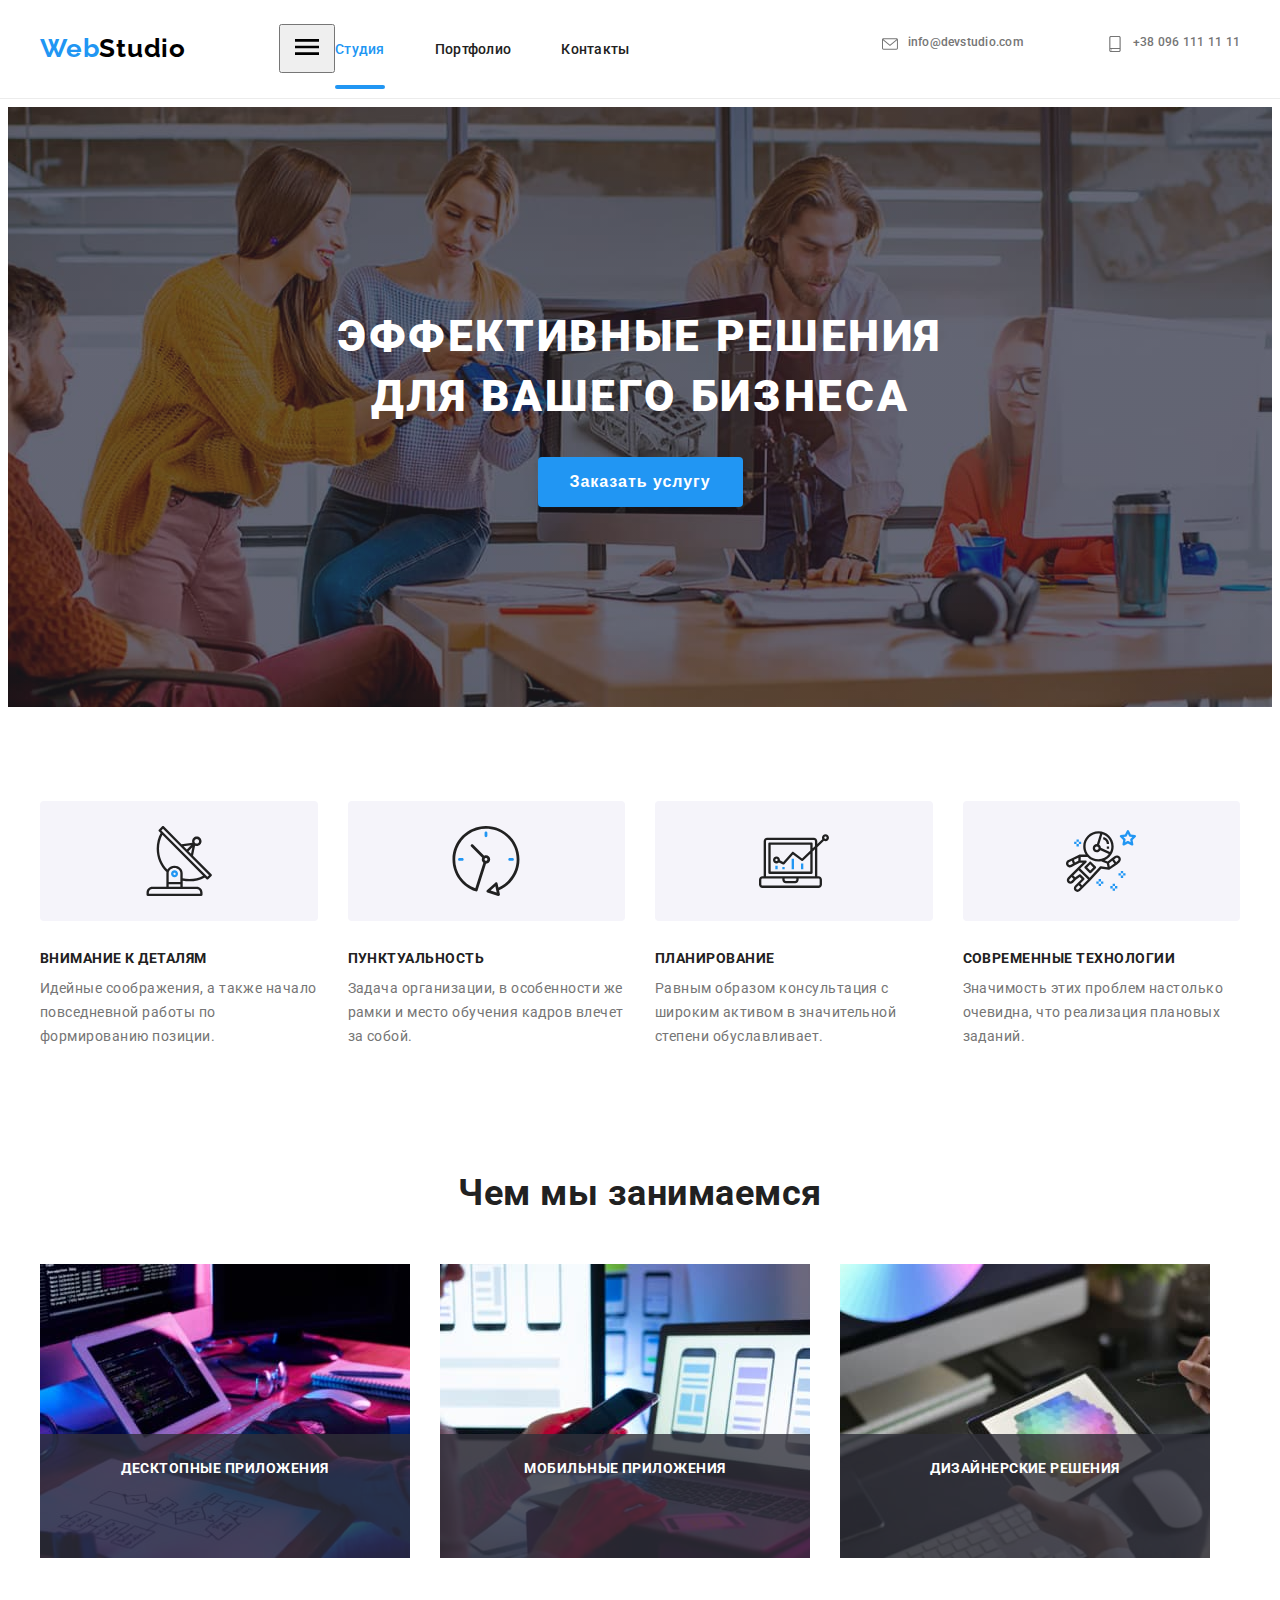
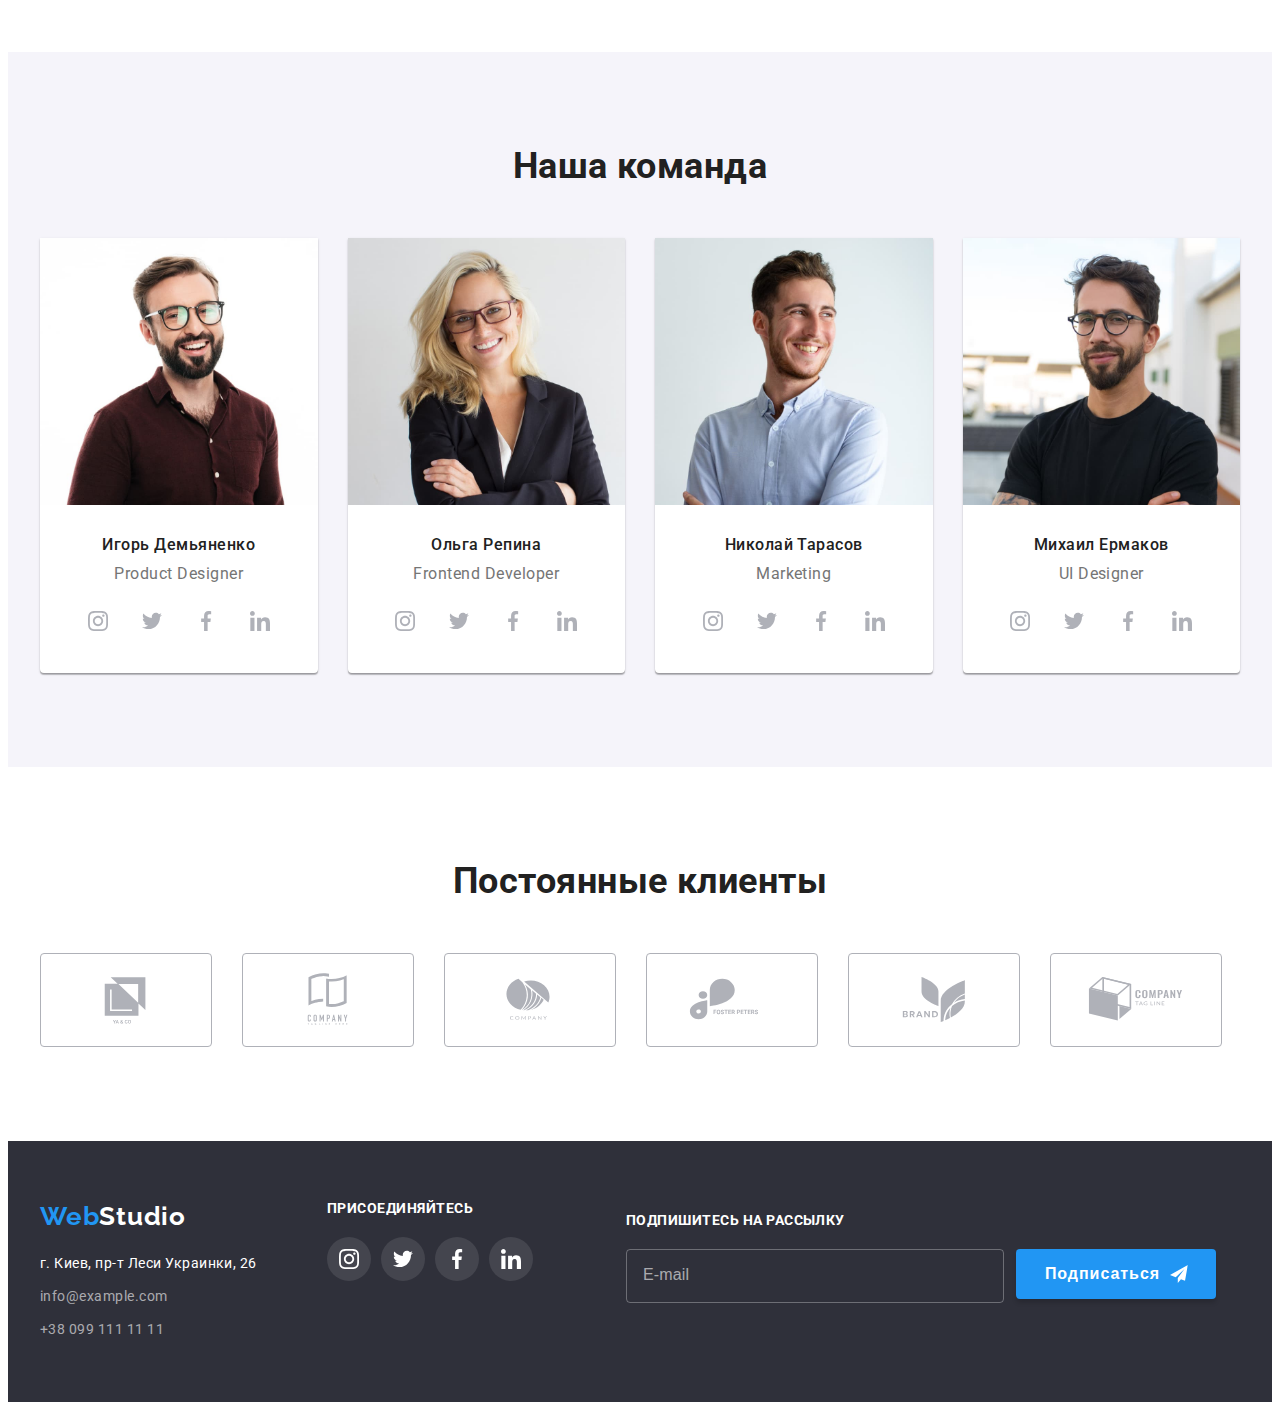
==== commit 7d698654: "Сделала половину меню" ====
--- a/index.html
+++ b/index.html
@@ -19,6 +19,15 @@
     <header class="page-header">
         <div class="container header">
             <a href="./index.html" class="logo"><span class="logo-item">Web</span>Studio</a>
+            <button type="button" class="menu-btn">
+                <svg width="40" 
+                    height="40" 
+                    <!-- aria-label="Переключатель мобильного меню"> -->
+                    
+                    <use class="icon-close" href="./images/icons.svg#close"></use>
+                    <use class="icon-menu" href="./images/icons.svg#menu"></use>
+                </svg>
+            </button>
             <nav class="page-header__nav">
                 <ul class="nav">          
                     <li class="nav__item">
@@ -414,7 +423,7 @@
 
     <footer class="footer">
         <div class="container footer-box">
-            <div class="">
+            <div class="tablet-box">
                 <div class="footer-address">
                     <a href="./index.html" class="logo logo-footer"><span class="logo-item">Web</span>Studio</a>
                     <address id="contact" class="office">
--- a/css/main.min.css
+++ b/css/main.min.css
@@ -1 +1 @@
-:root{--basic-color: #757575;--secondary-color: #212121;--accent-color: #2196f3;--background-color: #ffffff;--second-color: #2f303a;--grey-color: #f5f4fa}body{padding-top:80px;background-color:var(--background-color);color:var(--basic-color);font-family:"Roboto",sans-serif;letter-spacing:.03em;text-decoration:none}a{text-decoration:none;color:inherit}ul{list-style:none;padding:0;margin:0}h1,h2,h3,h4,p{margin:0}section{padding-top:94px;padding-bottom:94px}@media screen and (max-width: 1199px){section{padding-top:60px;padding-bottom:60px}}::-webkit-input-placeholder{font-size:14px;line-height:1.14;letter-spacing:.01em;color:rgba(117,117,117,.5)}::-moz-placeholder{font-size:14px;line-height:1.14;letter-spacing:.01em;color:rgba(117,117,117,.5)}:-ms-input-placeholder{font-size:14px;line-height:1.14;letter-spacing:.01em;color:rgba(117,117,117,.5)}::-ms-input-placeholder{font-size:14px;line-height:1.14;letter-spacing:.01em;color:rgba(117,117,117,.5)}::placeholder{font-size:14px;line-height:1.14;letter-spacing:.01em;color:rgba(117,117,117,.5)}.container{padding-left:15px;padding-right:15px}@media screen and (min-width: 480px){.container{width:480px}}@media screen and (min-width: 768px){.container{width:768px}}@media screen and (min-width: 1200px){.container{width:1200px;margin-left:auto;margin-right:auto}}.logo{margin-right:93px;font-family:"Raleway",sans-serif;font-weight:700;font-size:26px;line-height:1.19;color:#000}@media screen and (min-width: 768px){.logo{margin-right:88px;font-size:24px;line-height:1.16;letter-spacing:.03}}.logo-item{color:var(--accent-color)}.logo-footer{margin:0px;color:var(--background-color)}.main-btn{display:inline-block;border-radius:4px;padding:10px 32px;min-width:200px;min-height:50px;background:var(--accent-color);-webkit-box-shadow:0px 4px 4px rgba(0,0,0,.15);box-shadow:0px 4px 4px rgba(0,0,0,.15);border:var(--accent-color);cursor:pointer;color:var(--background-color);font-weight:700;font-size:16px;line-height:1.88;letter-spacing:.06em;-webkit-transition:background-color 250ms cubic-bezier(0.4, 0, 0.2, 1),color 250ms cubic-bezier(0.4, 0, 0.2, 1);transition:background-color 250ms cubic-bezier(0.4, 0, 0.2, 1),color 250ms cubic-bezier(0.4, 0, 0.2, 1)}.main-btn:hover,.main-btn:focus{background-color:var(--background-color);color:var(--accent-color)}header{position:fixed;width:100%;background:var(--background-color);top:0;left:0;padding-top:24px;padding-bottom:25px;border-bottom:1px solid #ececec;z-index:9}@media screen and (min-width: 768px)and (max-width: 1199px){header{padding-top:21px;padding-bottom:21px}}@media screen and (min-width: 768px){.header{display:-webkit-box;display:-ms-flexbox;display:flex;-webkit-box-align:center;-ms-flex-align:center;align-items:center}}.nav{display:-webkit-box;display:-ms-flexbox;display:flex}@media screen and (max-width: 767px){.nav{display:none}}@media screen and (max-width: 767px){.contacts{display:none}}@media screen and (min-width: 1200px){.contacts{display:-webkit-box;display:-ms-flexbox;display:flex;margin-left:auto}}.nav__item:not(:last-child){margin-right:50px}.contacts__item:not(:last-child){margin-right:50px}@media screen and (min-width: 768px){.contacts__item:not(:last-child){margin-right:0px;margin-left:84px;margin-bottom:10px}}@media screen and (min-width: 768px){.contacts__item{margin-left:84px}}.nav__link{position:relative;padding-top:32px;padding-bottom:32px;font-weight:500;font-size:14px;line-height:1.14;letter-spacing:.02em;color:var(--secondary-color);-webkit-transition:color 250ms cubic-bezier(0.4, 0, 0.2, 1);transition:color 250ms cubic-bezier(0.4, 0, 0.2, 1)}.nav__link:hover,.nav__link:focus{color:var(--accent-color)}.nav__link--current{color:var(--accent-color)}.nav__link--current::after{content:" ";position:absolute;left:0px;bottom:0px;width:100%;height:4px;background:var(--accent-color);border-radius:2px}@media screen and (min-width: 768px)and (max-width: 1199px){.nav__link--current::after{bottom:-2px}}.contacts__link{display:-webkit-box;display:-ms-flexbox;display:flex;font-weight:500;font-size:14px;line-height:1.14;letter-spacing:.02em;color:var(--basic-color);fill:var(--basic-color);-webkit-transition:fill 250ms cubic-bezier(0.4, 0, 0.2, 1),color 250ms cubic-bezier(0.4, 0, 0.2, 1);transition:fill 250ms cubic-bezier(0.4, 0, 0.2, 1),color 250ms cubic-bezier(0.4, 0, 0.2, 1)}.contacts__link:hover,.contacts__link:focus{color:var(--accent-color);fill:var(--accent-color)}@media screen and (min-width: 768px){.contacts__link{font-size:12px;line-height:1.16}}.contacts__icon{margin-right:10px}.hero{padding-top:200px;padding-bottom:200px;text-align:center}@media screen and (max-width: 1199px){.hero{padding-top:118px;padding-bottom:118px}}.hero-title{margin-bottom:30px;font-weight:900;font-size:44px;line-height:1.36;letter-spacing:.06em;text-transform:uppercase;color:var(--background-color)}@media screen and (max-width: 1199px){.hero-title{font-size:26px;line-height:1.61}}.main-background{max-width:1600px;max-height:600px;margin-left:auto;margin-right:auto;background:#c4c4c4;background-image:-webkit-gradient(linear, left top, right top, from(rgba(47, 48, 58, 0.4)), to(rgba(47, 48, 58, 0.4))),url("../images/Img.jpeg");background-image:linear-gradient(to right, rgba(47, 48, 58, 0.4), rgba(47, 48, 58, 0.4)),url("../images/Img.jpeg");background-repeat:no-repeat;background-position:center;background-size:cover}.backdrop{position:fixed;top:0;left:0;width:100%;height:100%;background:rgba(0,0,0,.2);opacity:1;-webkit-transition:opacity 250ms cubic-bezier(0.4, 0, 0.2, 1);transition:opacity 250ms cubic-bezier(0.4, 0, 0.2, 1);z-index:10}.backdrop.is-hidden{opacity:0;pointer-events:none}.modal{position:absolute;top:50%;left:50%;padding:40px;-webkit-transform:translate(-50%, -50%);transform:translate(-50%, -50%);min-width:528px;min-height:581px;background:var(--background-color);-webkit-box-shadow:0px 1px 3px rgba(0,0,0,.12),0px 1px 1px rgba(0,0,0,.14),0px 2px 1px rgba(0,0,0,.2);box-shadow:0px 1px 3px rgba(0,0,0,.12),0px 1px 1px rgba(0,0,0,.14),0px 2px 1px rgba(0,0,0,.2);border-radius:4px}@media screen and (max-width: 1199px){.modal{min-width:450px}}.modal-btn{position:absolute;display:-webkit-box;display:-ms-flexbox;display:flex;-webkit-box-align:center;-ms-flex-align:center;align-items:center;-webkit-box-pack:center;-ms-flex-pack:center;justify-content:center;padding:0px;top:8px;right:8px;width:30px;height:30px;border:none;background:var(--background-color);cursor:pointer;-webkit-transition:fill 250ms cubic-bezier(0.4, 0, 0.2, 1);transition:fill 250ms cubic-bezier(0.4, 0, 0.2, 1)}.modal-btn:hover,.modal-btn:focus{fill:var(--accent-color)}.modal-title{margin-bottom:30px;margin-top:0px;font-weight:700;font-size:20px;line-height:1.15;text-align:center;letter-spacing:.03em;color:var(--secondary-color)}@media screen and (max-width: 1199px){.modal-title{line-height:1.5}}.form{width:100%}.form__label{position:relative;display:-webkit-box;display:-ms-flexbox;display:flex;-webkit-box-orient:vertical;-webkit-box-direction:normal;-ms-flex-direction:column;flex-direction:column;margin-bottom:28px;-webkit-transition:fill 250ms cubic-bezier(0.4, 0, 0.2, 1);transition:fill 250ms cubic-bezier(0.4, 0, 0.2, 1)}.form__label:hover,.form__label:focus{fill:var(--accent-color)}.label-comment{margin-bottom:20px}.form__text{position:absolute;top:-18px;width:25px;height:14px;font-size:12px;line-height:1.16;letter-spacing:.01em;color:var(--basic-color)}.form__input{outline:none;height:40px;padding:12px;padding-left:42px;border:1px solid rgba(33,33,33,.2);border-radius:4px;cursor:pointer;-webkit-transition:border 250ms cubic-bezier(0.4, 0, 0.2, 1);transition:border 250ms cubic-bezier(0.4, 0, 0.2, 1)}.form__input:hover,.form__input:focus{border:1px solid var(--accent-color)}.form__item{position:absolute;-webkit-transform:translateY(50%);transform:translateY(50%);left:12px}.form__item:focus~.form__item{fill:var(--accent-color)}textarea{outline:none;border:1px solid rgba(33,33,33,.2);border-radius:4px;padding:12px 16px;width:100%;min-height:120px;resize:none}textarea:hover,textarea:focus{border:1px solid var(--accent-color)}.checkbox{display:-webkit-box;display:-ms-flexbox;display:flex;-webkit-box-align:center;-ms-flex-align:center;align-items:center;-webkit-box-pack:center;-ms-flex-pack:center;justify-content:center;margin-bottom:30px}.checkbox__agreement{font-size:14px;line-height:1.71;letter-spacing:.03em;color:var(--basic-color)}@media screen and (max-width: 1199px){.checkbox__agreement{font-weight:400;font-size:12px;line-height:1.16}}.checkbox__input{position:absolute;width:1px;height:1px;margin:-1px;border:0px;padding:0px;clip:rect(0 0 0 0);overflow:hidden}.checkbox__input:checked+.checkbox__item{border-color:var(--accent-color);background-color:var(--accent-color);background-origin:border-box;-webkit-transition:background-color 250ms cubic-bezier(0.4, 0, 0.2, 1);transition:background-color 250ms cubic-bezier(0.4, 0, 0.2, 1)}.checkbox__item{display:-webkit-box;display:-ms-flexbox;display:flex;width:16px;height:15px;margin-right:7px;-webkit-box-align:center;-ms-flex-align:center;align-items:center;border:solid 2px var(--secondary-color);border-radius:2px}.checkbox__link{position:relative;color:var(--accent-color)}.checkbox__link:after{content:" ";position:absolute;left:0px;bottom:1px;width:100%;height:1px;background:var(--accent-color)}.hidden-title{display:none}.advantage__list{display:-webkit-box;display:-ms-flexbox;display:flex}@media screen and (min-width: 480px){.advantage__list{-ms-flex-wrap:wrap;flex-wrap:wrap;-webkit-box-pack:center;-ms-flex-pack:center;justify-content:center}}@media screen and (min-width: 768px)and (max-width: 1199px){.advantage__list{-ms-flex-wrap:wrap;flex-wrap:wrap;-webkit-box-pack:center;-ms-flex-pack:center;justify-content:center;margin:-15px}}@media screen and (min-width: 480px){.advantage__item{margin-bottom:30px}}@media screen and (min-width: 768px)and (max-width: 1199px){.advantage__item{width:354px;margin:15px}}@media screen and (min-width: 1200px){.advantage__item{width:calc((100% - 90px)/4)}}@media screen and (min-width: 1200px){.advantage__item:not(:last-child){margin-right:30px}}.skills__box{display:-webkit-box;display:-ms-flexbox;display:flex;background:var(--grey-color);border-radius:4px;margin-bottom:30px;height:120px;-webkit-box-align:center;-ms-flex-align:center;align-items:center;-webkit-box-pack:center;-ms-flex-pack:center;justify-content:center}.advantage-name{margin-bottom:10px;font-weight:700;font-size:14px;line-height:1.14;text-transform:uppercase;color:var(--secondary-color)}@media screen and (min-width: 480px)and (max-width: 767px){.advantage-name{text-align:center}}.advantage-text{font-size:14px;line-height:1.71;color:var(--basic-color)}.work{padding-top:0px}@media screen and (max-width: 1199px){.work{display:none}}.work-title{margin-bottom:50px;font-weight:700;font-size:36px;line-height:1.16;text-align:center;color:var(--secondary-color)}.work__list{display:-webkit-box;display:-ms-flexbox;display:flex}.work__list img{display:block}.work__item{position:relative;display:inline}.work__item:not(:last-child){margin-right:30px}.work__box{position:absolute;bottom:0;padding-top:27px;padding-bottom:27px;width:100%;min-height:70px;background:rgba(47,48,58,.8)}.work__text{font-size:14px;font-weight:700;line-height:1.14;text-align:center;color:var(--background-color)}.team{text-align:center;background-color:var(--grey-color)}.team-title{margin-bottom:50px;font-weight:700;font-size:36px;line-height:1.16;color:var(--secondary-color)}@media screen and (max-width: 1199px){.team-title{margin-bottom:30px;font-size:28px;line-height:1.17}}@media screen and (min-width: 768px){.team__list{display:-webkit-box;display:-ms-flexbox;display:flex;-ms-flex-wrap:wrap;flex-wrap:wrap;margin:-15px;-webkit-box-pack:center;-ms-flex-pack:center;justify-content:center}}.team__item{padding-bottom:30px;background:var(--background-color);-webkit-box-shadow:0px 1px 3px rgba(0,0,0,.12),0px 1px 1px rgba(0,0,0,.14),0px 2px 1px rgba(0,0,0,.2);box-shadow:0px 1px 3px rgba(0,0,0,.12),0px 1px 1px rgba(0,0,0,.14),0px 2px 1px rgba(0,0,0,.2);border-radius:0px 0px 4px 4px}@media screen and (max-width: 1199px){.team__item{margin-bottom:30px;padding-bottom:24px}}@media screen and (min-width: 768px)and (max-width: 1199px){.team__item{margin:15px;width:354px}}@media screen and (min-width: 1200px){.team__item:not(:last-child){margin-right:30px}}.team__name{margin-top:30px;font-weight:500;font-size:16px;line-height:1.19;text-align:center;color:var(--secondary-color)}.team__position{margin-top:10px;margin-bottom:16px;font-size:16px;line-height:1.19;text-align:center;color:var(--basic-color)}.networks{display:-webkit-box;display:-ms-flexbox;display:flex;-webkit-box-pack:center;-ms-flex-pack:center;justify-content:center}.networks__link{display:-webkit-box;display:-ms-flexbox;display:flex;-webkit-box-pack:center;-ms-flex-pack:center;justify-content:center;-webkit-box-align:center;-ms-flex-align:center;align-items:center;width:44px;height:44px;border-radius:50%;fill:#afb1b8;background:rgba(255,255,255,.1);-webkit-transition:background-color 250ms cubic-bezier(0.4, 0, 0.2, 1),fill 250ms cubic-bezier(0.4, 0, 0.2, 1);transition:background-color 250ms cubic-bezier(0.4, 0, 0.2, 1),fill 250ms cubic-bezier(0.4, 0, 0.2, 1)}.networks__link:hover,.networks__link:focus{background-color:var(--accent-color);fill:var(--background-color)}.networks__item:not(:last-child){margin-right:10px}.clients-title{margin-bottom:50px;font-weight:700;font-size:36px;line-height:1.16;text-align:center;color:var(--secondary-color)}@media screen and (max-width: 1199px){.clients-title{margin-bottom:30px;font-size:28px;line-height:1.17}}.client__list{display:-webkit-box;display:-ms-flexbox;display:flex}@media screen and (max-width: 1199px){.client__list{-ms-flex-wrap:wrap;flex-wrap:wrap;-webkit-box-pack:center;-ms-flex-pack:center;justify-content:center;margin:-15px}}@media screen and (max-width: 1199px){.client__item{margin:15px}}@media screen and (min-width: 1200px){.client__item:not(:last-child){margin-right:30px}}.client__link{display:-webkit-box;display:-ms-flexbox;display:flex;-webkit-box-pack:center;-ms-flex-pack:center;justify-content:center;-webkit-box-align:center;-ms-flex-align:center;align-items:center;width:170px;height:92px;border:1px solid #afb1b8;border-radius:4px;fill:#afb1b8;-webkit-transition:border-color 250ms cubic-bezier(0.4, 0, 0.2, 1),fill 250ms cubic-bezier(0.4, 0, 0.2, 1);transition:border-color 250ms cubic-bezier(0.4, 0, 0.2, 1),fill 250ms cubic-bezier(0.4, 0, 0.2, 1)}.client__link :hover,.client__link :focus{border-color:var(--accent-color);fill:var(--accent-color)}@media screen and (max-width: 767px){.client__link{width:210px}}@media screen and (min-width: 768px)and (max-width: 1199px){.client__link{width:226px}}.footer{padding-top:60px;padding-bottom:60px;background:var(--second-color)}@media screen and (min-width: 1200px){.footer-box{display:-webkit-box;display:-ms-flexbox;display:flex;-webkit-box-align:baseline;-ms-flex-align:baseline;align-items:baseline}}@media screen and (max-width: 767px){.footer-address{text-align:center}}.office__link{font-style:normal;font-size:14px;line-height:1.71;color:rgba(255,255,255,.6);-webkit-transition:color 250ms cubic-bezier(0.4, 0, 0.2, 1);transition:color 250ms cubic-bezier(0.4, 0, 0.2, 1)}.office__link:hover,.office__link:focus{color:var(--accent-color)}.office__list{margin-top:20px}.office__item:not(:first-child){margin-top:9px}.office__address{font-style:normal;font-size:14px;line-height:1.71;color:var(--background-color);-webkit-transition:color 250ms cubic-bezier(0.4, 0, 0.2, 1);transition:color 250ms cubic-bezier(0.4, 0, 0.2, 1)}.office__address:hover,.office__address:focus{color:var(--accent-color)}.community{margin-left:70px}@media screen and (max-width: 767px){.community{text-align:center;margin:0;margin-top:60px;margin-bottom:60px}}.subscribe-title{margin-bottom:20px;font-weight:700;font-size:14px;line-height:1.14;text-transform:uppercase;color:var(--background-color)}.footer-link{fill:var(--background-color)}.subscribe-box{margin-left:93px}@media screen and (max-width: 767px){.subscribe-box{text-align:center;margin:0px}}@media screen and (min-width: 1200px){.subscribe{display:-webkit-box;display:-ms-flexbox;display:flex;min-width:570px}}.subscribe__input{width:358px;height:50px;padding-left:16px;color:var(--background-color);background:rgba(0,0,0,0);outline:none;border:1px solid;border-color:rgba(255,255,255,.3);border-radius:4px}.subscribe__input::-webkit-input-placeholder{font-size:16px;line-height:1.25;color:rgba(255,255,255,.6)}.subscribe__input::-moz-placeholder{font-size:16px;line-height:1.25;color:rgba(255,255,255,.6)}.subscribe__input:-ms-input-placeholder{font-size:16px;line-height:1.25;color:rgba(255,255,255,.6)}.subscribe__input::-ms-input-placeholder{font-size:16px;line-height:1.25;color:rgba(255,255,255,.6)}.subscribe__input::placeholder{font-size:16px;line-height:1.25;color:rgba(255,255,255,.6)}.subscribe-btn{display:-webkit-box;display:-ms-flexbox;display:flex;margin-left:12px;width:200px;height:50px;padding:10px 28px 10px 29px;font-weight:700;font-size:16px;line-height:1.88;-webkit-box-align:center;-ms-flex-align:center;align-items:center;text-align:center;letter-spacing:.06em;color:var(--background-color);fill:var(--background-color);background:var(--accent-color);-webkit-box-shadow:0px 4px 4px rgba(0,0,0,.15);box-shadow:0px 4px 4px rgba(0,0,0,.15);border-radius:4px;border:none;-webkit-transition:background-color 250ms cubic-bezier(0.4, 0, 0.2, 1),color 250ms cubic-bezier(0.4, 0, 0.2, 1),fill 250ms cubic-bezier(0.4, 0, 0.2, 1);transition:background-color 250ms cubic-bezier(0.4, 0, 0.2, 1),color 250ms cubic-bezier(0.4, 0, 0.2, 1),fill 250ms cubic-bezier(0.4, 0, 0.2, 1)}@media screen and (max-width: 767px){.subscribe-btn{margin:auto;margin-top:20px}}.subscribe-btn:hover,.subscribe-btn:focus{background-color:var(--background-color);color:var(--accent-color);fill:var(--accent-color)}.subscribe-icon{margin-left:10px}@media screen and (min-width: 768px){.filter{display:-webkit-box;display:-ms-flexbox;display:flex;-webkit-box-pack:center;-ms-flex-pack:center;justify-content:center;margin-bottom:50px}}@media screen and (max-width: 767px){.filter-item{display:inline-block;margin-bottom:15px}}.filter-item:not(:last-child){margin-right:8px}.filter-btn{padding:6px 22px;-webkit-box-shadow:0px 3px 1px rgba(0,0,0,.1),0px 1px 2px rgba(0,0,0,.08),0px 2px 2px rgba(0,0,0,.12);box-shadow:0px 3px 1px rgba(0,0,0,.1),0px 1px 2px rgba(0,0,0,.08),0px 2px 2px rgba(0,0,0,.12);background:var(--grey-color);border-radius:4px;border:rgba(0,0,0,0);cursor:pointer;font-family:"Roboto",sans-serif;color:var(--secondary-color);font-weight:500;font-size:16px;line-height:1.62;letter-spacing:.03em;text-align:center;-webkit-transition:background-color 250ms cubic-bezier(0.4, 0, 0.2, 1),color 250ms cubic-bezier(0.4, 0, 0.2, 1);transition:background-color 250ms cubic-bezier(0.4, 0, 0.2, 1),color 250ms cubic-bezier(0.4, 0, 0.2, 1)}.filter-btn:hover,.filter-btn:focus{background-color:var(--accent-color);color:var(--background-color)}.hidden-title{display:none}.portfolio__list{display:-webkit-box;display:-ms-flexbox;display:flex;-ms-flex-wrap:wrap;flex-wrap:wrap}.portfolio__item{width:calc((100% - 60px)/3);margin-right:30px;margin-bottom:30px;background:var(--background-color)}.portfolio__item:nth-child(3n){margin-right:0px}.portfolio__item:hover{-webkit-box-shadow:0px 1px 1px rgba(0,0,0,.12),0px 4px 4px rgba(0,0,0,.06),1px 4px 6px rgba(0,0,0,.16);box-shadow:0px 1px 1px rgba(0,0,0,.12),0px 4px 4px rgba(0,0,0,.06),1px 4px 6px rgba(0,0,0,.16)}.portfolio__item:nth-last-child(-n+3){margin-bottom:0px}.portfolio__item img{display:block}.project__box{display:block;margin-top:0px;padding:20px 24px;background:var(--background-color);border-bottom:1px solid #eee;border-left:1px solid #eee;border-right:1px solid #eee}.project__title{margin-bottom:4px;font-weight:700;font-size:18px;line-height:2;letter-spacing:.06em;color:var(--secondary-color)}.project__text{font-size:16px;line-height:1.88;color:var(--basic-color)}.project__thumb{position:relative;overflow:hidden}.project__overlay{position:absolute;left:0px;bottom:0px;height:100%;width:100%;font-size:18px;line-height:1.56;padding:63px 24px;color:var(--background-color);background:var(--accent-color);-webkit-transform:translateY(100%);transform:translateY(100%);-webkit-transition:-webkit-transform 250ms cubic-bezier(0.4, 0, 0.2, 1);transition:-webkit-transform 250ms cubic-bezier(0.4, 0, 0.2, 1);transition:transform 250ms cubic-bezier(0.4, 0, 0.2, 1);transition:transform 250ms cubic-bezier(0.4, 0, 0.2, 1), -webkit-transform 250ms cubic-bezier(0.4, 0, 0.2, 1)}.portfolio__item:hover .project__overlay{-webkit-transform:translateY(0);transform:translateY(0)}/*# sourceMappingURL=main.min.css.map */+:root{--basic-color: #757575;--secondary-color: #212121;--accent-color: #2196f3;--background-color: #ffffff;--second-color: #2f303a;--grey-color: #f5f4fa}body{padding-top:80px;background-color:var(--background-color);color:var(--basic-color);font-family:"Roboto",sans-serif;letter-spacing:.03em;text-decoration:none}a{text-decoration:none;color:inherit}ul{list-style:none;padding:0;margin:0}h1,h2,h3,h4,p{margin:0}section{padding-top:94px;padding-bottom:94px}@media screen and (max-width: 1199px){section{padding-top:60px;padding-bottom:60px}}::-webkit-input-placeholder{font-size:14px;line-height:1.14;letter-spacing:.01em;color:rgba(117,117,117,.5)}::-moz-placeholder{font-size:14px;line-height:1.14;letter-spacing:.01em;color:rgba(117,117,117,.5)}:-ms-input-placeholder{font-size:14px;line-height:1.14;letter-spacing:.01em;color:rgba(117,117,117,.5)}::-ms-input-placeholder{font-size:14px;line-height:1.14;letter-spacing:.01em;color:rgba(117,117,117,.5)}::placeholder{font-size:14px;line-height:1.14;letter-spacing:.01em;color:rgba(117,117,117,.5)}img{display:block;width:100%;height:auto}.container{padding-right:15px;padding-left:15px;margin-left:auto;margin-right:auto}@media screen and (min-width: 480px){.container{width:480px}}@media screen and (min-width: 768px){.container{width:768px}}@media screen and (min-width: 1200px){.container{width:1200px}}.logo{font-family:"Raleway",sans-serif;font-weight:700;letter-spacing:.03em;color:#000}@media screen and (max-width: 767px){.logo{margin-right:276px;font-size:24px;line-height:1.16}}@media screen and (min-width: 768px)and (max-width: 1199px){.logo{margin-right:88px;font-size:24px;line-height:1.16}}@media screen and (min-width: 1200px){.logo{margin-right:93px;font-size:26px;line-height:1.19}}.logo-item{color:var(--accent-color)}.logo-footer{margin:0px;color:var(--background-color)}.main-btn{display:inline-block;border-radius:4px;padding:10px 32px;min-width:200px;min-height:50px;background:var(--accent-color);-webkit-box-shadow:0px 4px 4px rgba(0,0,0,.15);box-shadow:0px 4px 4px rgba(0,0,0,.15);border:var(--accent-color);cursor:pointer;color:var(--background-color);font-weight:700;font-size:16px;line-height:1.88;letter-spacing:.06em;-webkit-transition:background-color 250ms cubic-bezier(0.4, 0, 0.2, 1),color 250ms cubic-bezier(0.4, 0, 0.2, 1);transition:background-color 250ms cubic-bezier(0.4, 0, 0.2, 1),color 250ms cubic-bezier(0.4, 0, 0.2, 1)}.main-btn:hover,.main-btn:focus{background-color:var(--background-color);color:var(--accent-color)}header{position:fixed;width:100%;background:var(--background-color);top:0;left:0;border-bottom:1px solid #ececec;z-index:9}@media screen and (min-width: 480px){header{padding-top:10px;padding-bottom:10px}}@media screen and (min-width: 768px)and (max-width: 1199px){header{padding-top:21px;padding-bottom:21px}}@media screen and (min-width: 1200px){header{padding-top:24px;padding-bottom:25px}}@media screen and (min-width: 480px){.header{display:-webkit-box;display:-ms-flexbox;display:flex;-webkit-box-align:center;-ms-flex-align:center;align-items:center}}@media screen and (min-width: 768px){.header{display:-webkit-box;display:-ms-flexbox;display:flex;-webkit-box-align:center;-ms-flex-align:center;align-items:center}}@media screen and (max-width: 767px){.menu-btn{display:-webkit-inline-box;display:-ms-inline-flexbox;display:inline-flex;padding:0;border:none;background-color:rgba(0,0,0,0)}}@media screen and (min-width: 768px)and (max-width: 1200px){.menu-btn{display:none}}.menu-btn .icon-close{display:none}.nav{display:-webkit-box;display:-ms-flexbox;display:flex}@media screen and (max-width: 767px){.nav{display:none}}@media screen and (max-width: 767px){.contacts{display:none}}@media screen and (min-width: 1200px){.contacts{display:-webkit-box;display:-ms-flexbox;display:flex;margin-left:auto}}.nav__item:not(:last-child){margin-right:50px}.contacts__item:not(:last-child){margin-right:50px}@media screen and (min-width: 768px){.contacts__item:not(:last-child){margin-right:0px;margin-left:84px;margin-bottom:10px}}@media screen and (min-width: 768px){.contacts__item{margin-left:84px}}.nav__link{position:relative;padding-top:32px;padding-bottom:32px;font-weight:500;font-size:14px;line-height:1.14;letter-spacing:.02em;color:var(--secondary-color);-webkit-transition:color 250ms cubic-bezier(0.4, 0, 0.2, 1);transition:color 250ms cubic-bezier(0.4, 0, 0.2, 1)}.nav__link:hover,.nav__link:focus{color:var(--accent-color)}.nav__link--current{color:var(--accent-color)}.nav__link--current::after{content:" ";position:absolute;left:0px;bottom:0px;width:100%;height:4px;background:var(--accent-color);border-radius:2px}@media screen and (min-width: 768px)and (max-width: 1199px){.nav__link--current::after{bottom:-2px}}.contacts__link{display:-webkit-box;display:-ms-flexbox;display:flex;font-weight:500;font-size:14px;line-height:1.14;letter-spacing:.02em;color:var(--basic-color);fill:var(--basic-color);-webkit-transition:fill 250ms cubic-bezier(0.4, 0, 0.2, 1),color 250ms cubic-bezier(0.4, 0, 0.2, 1);transition:fill 250ms cubic-bezier(0.4, 0, 0.2, 1),color 250ms cubic-bezier(0.4, 0, 0.2, 1)}.contacts__link:hover,.contacts__link:focus{color:var(--accent-color);fill:var(--accent-color)}@media screen and (min-width: 768px){.contacts__link{font-size:12px;line-height:1.16}}.contacts__icon{margin-right:10px}.hero{padding-top:200px;padding-bottom:200px;text-align:center}@media screen and (max-width: 1199px){.hero{padding-top:118px;padding-bottom:118px}}.hero-title{margin-bottom:30px;font-weight:900;font-size:44px;line-height:1.36;letter-spacing:.06em;text-transform:uppercase;color:var(--background-color)}@media screen and (max-width: 1199px){.hero-title{font-size:26px;line-height:1.61}}.main-background{max-width:1600px;max-height:600px;margin-left:auto;margin-right:auto;background:#c4c4c4;background-image:-webkit-gradient(linear, left top, right top, from(rgba(47, 48, 58, 0.4)), to(rgba(47, 48, 58, 0.4))),url("../images/Img.jpeg");background-image:linear-gradient(to right, rgba(47, 48, 58, 0.4), rgba(47, 48, 58, 0.4)),url("../images/Img.jpeg");background-repeat:no-repeat;background-position:center;background-size:cover}.backdrop{position:fixed;top:0;left:0;width:100%;height:100%;background:rgba(0,0,0,.2);opacity:1;-webkit-transition:opacity 250ms cubic-bezier(0.4, 0, 0.2, 1);transition:opacity 250ms cubic-bezier(0.4, 0, 0.2, 1);z-index:10}.backdrop.is-hidden{opacity:0;pointer-events:none}.modal{position:absolute;top:50%;left:50%;padding:40px;-webkit-transform:translate(-50%, -50%);transform:translate(-50%, -50%);min-width:528px;min-height:581px;background:var(--background-color);-webkit-box-shadow:0px 1px 3px rgba(0,0,0,.12),0px 1px 1px rgba(0,0,0,.14),0px 2px 1px rgba(0,0,0,.2);box-shadow:0px 1px 3px rgba(0,0,0,.12),0px 1px 1px rgba(0,0,0,.14),0px 2px 1px rgba(0,0,0,.2);border-radius:4px}@media screen and (max-width: 1199px){.modal{min-width:450px}}.modal-btn{position:absolute;display:-webkit-box;display:-ms-flexbox;display:flex;-webkit-box-align:center;-ms-flex-align:center;align-items:center;-webkit-box-pack:center;-ms-flex-pack:center;justify-content:center;padding:0px;top:8px;right:8px;width:30px;height:30px;border:none;background:var(--background-color);cursor:pointer;-webkit-transition:fill 250ms cubic-bezier(0.4, 0, 0.2, 1);transition:fill 250ms cubic-bezier(0.4, 0, 0.2, 1)}.modal-btn:hover,.modal-btn:focus{fill:var(--accent-color)}.modal-title{margin-bottom:30px;margin-top:0px;font-weight:700;font-size:20px;line-height:1.15;text-align:center;letter-spacing:.03em;color:var(--secondary-color)}@media screen and (max-width: 1199px){.modal-title{line-height:1.5}}.form{width:100%}.form__label{position:relative;display:-webkit-box;display:-ms-flexbox;display:flex;-webkit-box-orient:vertical;-webkit-box-direction:normal;-ms-flex-direction:column;flex-direction:column;margin-bottom:28px;-webkit-transition:fill 250ms cubic-bezier(0.4, 0, 0.2, 1);transition:fill 250ms cubic-bezier(0.4, 0, 0.2, 1)}.form__label:hover,.form__label:focus{fill:var(--accent-color)}.label-comment{margin-bottom:20px}.form__text{position:absolute;top:-18px;width:25px;height:14px;font-size:12px;line-height:1.16;letter-spacing:.01em;color:var(--basic-color)}.form__input{outline:none;height:40px;padding:12px;padding-left:42px;border:1px solid rgba(33,33,33,.2);border-radius:4px;cursor:pointer;-webkit-transition:border 250ms cubic-bezier(0.4, 0, 0.2, 1);transition:border 250ms cubic-bezier(0.4, 0, 0.2, 1)}.form__input:hover,.form__input:focus{border:1px solid var(--accent-color)}.form__item{position:absolute;-webkit-transform:translateY(50%);transform:translateY(50%);left:12px}.form__item:focus~.form__item{fill:var(--accent-color)}textarea{outline:none;border:1px solid rgba(33,33,33,.2);border-radius:4px;padding:12px 16px;width:100%;min-height:120px;resize:none}textarea:hover,textarea:focus{border:1px solid var(--accent-color)}.checkbox{display:-webkit-box;display:-ms-flexbox;display:flex;-webkit-box-align:center;-ms-flex-align:center;align-items:center;-webkit-box-pack:center;-ms-flex-pack:center;justify-content:center;margin-bottom:30px}.checkbox__agreement{font-size:14px;line-height:1.71;letter-spacing:.03em;color:var(--basic-color)}@media screen and (max-width: 1199px){.checkbox__agreement{font-weight:400;font-size:12px;line-height:1.16}}.checkbox__input{position:absolute;width:1px;height:1px;margin:-1px;border:0px;padding:0px;clip:rect(0 0 0 0);overflow:hidden}.checkbox__input:checked+.checkbox__item{border-color:var(--accent-color);background-color:var(--accent-color);background-origin:border-box;-webkit-transition:background-color 250ms cubic-bezier(0.4, 0, 0.2, 1);transition:background-color 250ms cubic-bezier(0.4, 0, 0.2, 1)}.checkbox__item{display:-webkit-box;display:-ms-flexbox;display:flex;width:16px;height:15px;margin-right:7px;-webkit-box-align:center;-ms-flex-align:center;align-items:center;border:solid 2px var(--secondary-color);border-radius:2px}.checkbox__link{position:relative;color:var(--accent-color)}.checkbox__link:after{content:" ";position:absolute;left:0px;bottom:1px;width:100%;height:1px;background:var(--accent-color)}.hidden-title{display:none}.advantage__list{display:-webkit-box;display:-ms-flexbox;display:flex}@media screen and (max-width: 767px){.advantage__list{-ms-flex-wrap:wrap;flex-wrap:wrap;-webkit-box-pack:center;-ms-flex-pack:center;justify-content:center}}@media screen and (min-width: 768px)and (max-width: 1199px){.advantage__list{-ms-flex-wrap:wrap;flex-wrap:wrap;-webkit-box-pack:center;-ms-flex-pack:center;justify-content:center;margin:-15px}}@media screen and (min-width: 480px){.advantage__item{margin-bottom:30px}}@media screen and (min-width: 768px)and (max-width: 1199px){.advantage__item{width:354px;margin:15px}}@media screen and (min-width: 1200px){.advantage__item{width:calc((100% - 90px)/4)}}@media screen and (min-width: 1200px){.advantage__item:not(:last-child){margin-right:30px}}.skills__box{display:-webkit-box;display:-ms-flexbox;display:flex;background:var(--grey-color);border-radius:4px;margin-bottom:30px;height:120px;-webkit-box-align:center;-ms-flex-align:center;align-items:center;-webkit-box-pack:center;-ms-flex-pack:center;justify-content:center}.advantage-name{margin-bottom:10px;font-weight:700;font-size:14px;line-height:1.14;text-transform:uppercase;color:var(--secondary-color)}@media screen and (min-width: 480px)and (max-width: 767px){.advantage-name{text-align:center}}.advantage-text{font-size:14px;line-height:1.71;color:var(--basic-color)}.work{padding-top:0px}@media screen and (max-width: 1199px){.work{display:none}}.work-title{margin-bottom:50px;font-weight:700;font-size:36px;line-height:1.16;text-align:center;color:var(--secondary-color)}.work__list{display:-webkit-box;display:-ms-flexbox;display:flex}.work__list img{display:block}.work__item{position:relative;display:inline}.work__item:not(:last-child){margin-right:30px}.work__box{position:absolute;bottom:0;padding-top:27px;padding-bottom:27px;width:100%;min-height:70px;background:rgba(47,48,58,.8)}.work__text{font-size:14px;font-weight:700;line-height:1.14;text-align:center;color:var(--background-color)}.team{text-align:center;background-color:var(--grey-color)}.team-title{margin-bottom:50px;font-weight:700;font-size:36px;line-height:1.16;color:var(--secondary-color)}@media screen and (max-width: 1199px){.team-title{margin-bottom:30px;font-size:28px;line-height:1.17}}@media screen and (min-width: 1200px){.team__list{display:-webkit-box;display:-ms-flexbox;display:flex}}@media screen and (min-width: 768px)and (max-width: 1199px){.team__list{display:-webkit-box;display:-ms-flexbox;display:flex;-ms-flex-wrap:wrap;flex-wrap:wrap;margin:-15px}}.team__item{padding-bottom:30px;background:var(--background-color);-webkit-box-shadow:0px 1px 3px rgba(0,0,0,.12),0px 1px 1px rgba(0,0,0,.14),0px 2px 1px rgba(0,0,0,.2);box-shadow:0px 1px 3px rgba(0,0,0,.12),0px 1px 1px rgba(0,0,0,.14),0px 2px 1px rgba(0,0,0,.2);border-radius:0px 0px 4px 4px}@media screen and (max-width: 1199px){.team__item{margin-bottom:30px;padding-bottom:24px}}@media screen and (min-width: 768px)and (max-width: 1199px){.team__item{margin:15px;width:354px}}@media screen and (min-width: 1200px){.team__item:not(:last-child){margin-right:30px}}.team__name{margin-top:30px;font-weight:500;font-size:16px;line-height:1.19;text-align:center;color:var(--secondary-color)}.team__position{margin-top:10px;margin-bottom:16px;font-size:16px;line-height:1.19;text-align:center;color:var(--basic-color)}.networks{display:-webkit-box;display:-ms-flexbox;display:flex;-webkit-box-pack:center;-ms-flex-pack:center;justify-content:center}.networks__link{display:-webkit-box;display:-ms-flexbox;display:flex;-webkit-box-pack:center;-ms-flex-pack:center;justify-content:center;-webkit-box-align:center;-ms-flex-align:center;align-items:center;width:44px;height:44px;border-radius:50%;fill:#afb1b8;background:rgba(255,255,255,.1);-webkit-transition:background-color 250ms cubic-bezier(0.4, 0, 0.2, 1),fill 250ms cubic-bezier(0.4, 0, 0.2, 1);transition:background-color 250ms cubic-bezier(0.4, 0, 0.2, 1),fill 250ms cubic-bezier(0.4, 0, 0.2, 1)}.networks__link:hover,.networks__link:focus{background-color:var(--accent-color);fill:var(--background-color)}.networks__item:not(:last-child){margin-right:10px}.clients-title{margin-bottom:50px;font-weight:700;font-size:36px;line-height:1.16;text-align:center;color:var(--secondary-color)}@media screen and (max-width: 1199px){.clients-title{margin-bottom:30px;font-size:28px;line-height:1.17}}.client__list{display:-webkit-box;display:-ms-flexbox;display:flex}@media screen and (max-width: 1199px){.client__list{-ms-flex-wrap:wrap;flex-wrap:wrap;-webkit-box-pack:center;-ms-flex-pack:center;justify-content:center;margin:-15px}}@media screen and (max-width: 1199px){.client__item{margin:15px}}@media screen and (min-width: 1200px){.client__item:not(:last-child){margin-right:30px}}.client__link{display:-webkit-box;display:-ms-flexbox;display:flex;-webkit-box-pack:center;-ms-flex-pack:center;justify-content:center;-webkit-box-align:center;-ms-flex-align:center;align-items:center;width:170px;height:92px;border:1px solid #afb1b8;border-radius:4px;fill:#afb1b8;-webkit-transition:border-color 250ms cubic-bezier(0.4, 0, 0.2, 1),fill 250ms cubic-bezier(0.4, 0, 0.2, 1);transition:border-color 250ms cubic-bezier(0.4, 0, 0.2, 1),fill 250ms cubic-bezier(0.4, 0, 0.2, 1)}.client__link :hover,.client__link :focus{border-color:var(--accent-color);fill:var(--accent-color)}@media screen and (max-width: 767px){.client__link{width:210px}}@media screen and (min-width: 768px)and (max-width: 1199px){.client__link{width:226px}}.footer{padding-top:60px;padding-bottom:60px;background:var(--second-color)}@media screen and (min-width: 1200px){.footer-box{display:-webkit-box;display:-ms-flexbox;display:flex;-webkit-box-align:baseline;-ms-flex-align:baseline;align-items:baseline}}@media screen and (min-width: 768px)and (max-width: 1199px){.tablet-box{display:-webkit-box;display:-ms-flexbox;display:flex;text-align:center;-ms-flex-pack:distribute;justify-content:space-around;margin-bottom:60px}}@media screen and (min-width: 1200px){.tablet-box{display:-webkit-box;display:-ms-flexbox;display:flex}}@media screen and (max-width: 767px){.footer-address{text-align:center}}.office__link{font-style:normal;font-size:14px;line-height:1.71;color:rgba(255,255,255,.6);-webkit-transition:color 250ms cubic-bezier(0.4, 0, 0.2, 1);transition:color 250ms cubic-bezier(0.4, 0, 0.2, 1)}.office__link:hover,.office__link:focus{color:var(--accent-color)}.office__list{margin-top:20px}.office__item:not(:first-child){margin-top:9px}.office__address{font-style:normal;font-size:14px;line-height:1.71;color:var(--background-color);-webkit-transition:color 250ms cubic-bezier(0.4, 0, 0.2, 1);transition:color 250ms cubic-bezier(0.4, 0, 0.2, 1)}.office__address:hover,.office__address:focus{color:var(--accent-color)}.community{margin-left:70px}@media screen and (max-width: 767px){.community{text-align:center;margin:0;margin-top:60px;margin-bottom:60px}}.subscribe-title{margin-bottom:20px;font-weight:700;font-size:14px;line-height:1.14;text-transform:uppercase;color:var(--background-color)}.footer-link{fill:var(--background-color)}.subscribe-box{margin-left:93px}@media screen and (max-width: 1199px){.subscribe-box{text-align:center;margin:0px}}@media screen and (min-width: 1200px){.subscribe{display:-webkit-box;display:-ms-flexbox;display:flex;min-width:570px}}.subscribe__input{height:50px;padding-left:16px;color:var(--background-color);background:rgba(0,0,0,0);outline:none;border:1px solid;border-color:rgba(255,255,255,.3);border-radius:4px}.subscribe__input::-webkit-input-placeholder{font-size:16px;line-height:1.25;color:rgba(255,255,255,.6)}.subscribe__input::-moz-placeholder{font-size:16px;line-height:1.25;color:rgba(255,255,255,.6)}.subscribe__input:-ms-input-placeholder{font-size:16px;line-height:1.25;color:rgba(255,255,255,.6)}.subscribe__input::-ms-input-placeholder{font-size:16px;line-height:1.25;color:rgba(255,255,255,.6)}.subscribe__input::placeholder{font-size:16px;line-height:1.25;color:rgba(255,255,255,.6)}@media screen and (min-width: 480px){.subscribe__input{width:450px}}@media screen and (min-width: 1200px){.subscribe__input{width:358px}}.subscribe-btn{display:-webkit-box;display:-ms-flexbox;display:flex;margin-left:12px;width:200px;height:50px;padding:10px 28px 10px 29px;font-weight:700;font-size:16px;line-height:1.88;-webkit-box-align:center;-ms-flex-align:center;align-items:center;text-align:center;letter-spacing:.06em;color:var(--background-color);fill:var(--background-color);background:var(--accent-color);-webkit-box-shadow:0px 4px 4px rgba(0,0,0,.15);box-shadow:0px 4px 4px rgba(0,0,0,.15);border-radius:4px;border:none;-webkit-transition:background-color 250ms cubic-bezier(0.4, 0, 0.2, 1),color 250ms cubic-bezier(0.4, 0, 0.2, 1),fill 250ms cubic-bezier(0.4, 0, 0.2, 1);transition:background-color 250ms cubic-bezier(0.4, 0, 0.2, 1),color 250ms cubic-bezier(0.4, 0, 0.2, 1),fill 250ms cubic-bezier(0.4, 0, 0.2, 1)}@media screen and (max-width: 1199px){.subscribe-btn{margin:auto;margin-top:20px}}.subscribe-btn:hover,.subscribe-btn:focus{background-color:var(--background-color);color:var(--accent-color);fill:var(--accent-color)}.subscribe-icon{margin-left:10px}@media screen and (min-width: 480px){.filter{margin-bottom:40px}}@media screen and (min-width: 768px){.filter{display:-webkit-box;display:-ms-flexbox;display:flex;-webkit-box-pack:center;-ms-flex-pack:center;justify-content:center;margin-bottom:30px}}@media screen and (min-width: 1200px){.filter{margin-bottom:50px}}@media screen and (max-width: 767px){.filter-item{display:inline-block;margin-bottom:15px}}.filter-item:not(:last-child){margin-right:8px}.filter-btn{padding:6px 22px;-webkit-box-shadow:0px 3px 1px rgba(0,0,0,.1),0px 1px 2px rgba(0,0,0,.08),0px 2px 2px rgba(0,0,0,.12);box-shadow:0px 3px 1px rgba(0,0,0,.1),0px 1px 2px rgba(0,0,0,.08),0px 2px 2px rgba(0,0,0,.12);background:var(--grey-color);border-radius:4px;border:rgba(0,0,0,0);cursor:pointer;font-family:"Roboto",sans-serif;color:var(--secondary-color);font-weight:500;font-size:16px;line-height:1.62;letter-spacing:.03em;text-align:center;-webkit-transition:background-color 250ms cubic-bezier(0.4, 0, 0.2, 1),color 250ms cubic-bezier(0.4, 0, 0.2, 1);transition:background-color 250ms cubic-bezier(0.4, 0, 0.2, 1),color 250ms cubic-bezier(0.4, 0, 0.2, 1)}.filter-btn:hover,.filter-btn:focus{background-color:var(--accent-color);color:var(--background-color)}.hidden-title{display:none}@media screen and (min-width: 768px){.portfolio__list{display:-webkit-box;display:-ms-flexbox;display:flex;-ms-flex-wrap:wrap;flex-wrap:wrap;-webkit-box-pack:justify;-ms-flex-pack:justify;justify-content:space-between}}.portfolio__item{background:var(--background-color)}@media screen and (min-width: 480px){.portfolio__item{width:450px}}@media screen and (min-width: 768px){.portfolio__item{width:354px;margin-bottom:30px}}@media screen and (min-width: 1200px){.portfolio__item{width:calc((100% - 60px)/3);margin-right:30px;margin-bottom:30px}.portfolio__item:nth-child(3n){margin-right:0px}.portfolio__item:nth-last-child(-n+3){margin-bottom:0px}}.portfolio__item:hover{-webkit-box-shadow:0px 1px 1px rgba(0,0,0,.12),0px 4px 4px rgba(0,0,0,.06),1px 4px 6px rgba(0,0,0,.16);box-shadow:0px 1px 1px rgba(0,0,0,.12),0px 4px 4px rgba(0,0,0,.06),1px 4px 6px rgba(0,0,0,.16)}.portfolio__item img{display:block}.project__box{display:block;margin-top:0px;padding:20px 24px;background:var(--background-color);border-bottom:1px solid #eee;border-left:1px solid #eee;border-right:1px solid #eee}@media screen and (min-width: 768px)and (max-width: 1199px){.project__box{padding:20px 18px}}.project__title{margin-bottom:4px;font-weight:700;font-size:18px;line-height:2;letter-spacing:.06em;color:var(--secondary-color)}.project__text{font-size:16px;line-height:1.88;color:var(--basic-color)}.project__thumb{position:relative;overflow:hidden}.project__overlay{position:absolute;left:0px;bottom:0px;height:100%;width:100%;font-size:18px;line-height:1.56;padding:63px 24px;color:var(--background-color);background:var(--accent-color);-webkit-transform:translateY(100%);transform:translateY(100%);-webkit-transition:-webkit-transform 250ms cubic-bezier(0.4, 0, 0.2, 1);transition:-webkit-transform 250ms cubic-bezier(0.4, 0, 0.2, 1);transition:transform 250ms cubic-bezier(0.4, 0, 0.2, 1);transition:transform 250ms cubic-bezier(0.4, 0, 0.2, 1), -webkit-transform 250ms cubic-bezier(0.4, 0, 0.2, 1)}.portfolio__item:hover .project__overlay{-webkit-transform:translateY(0);transform:translateY(0)}/*# sourceMappingURL=main.min.css.map */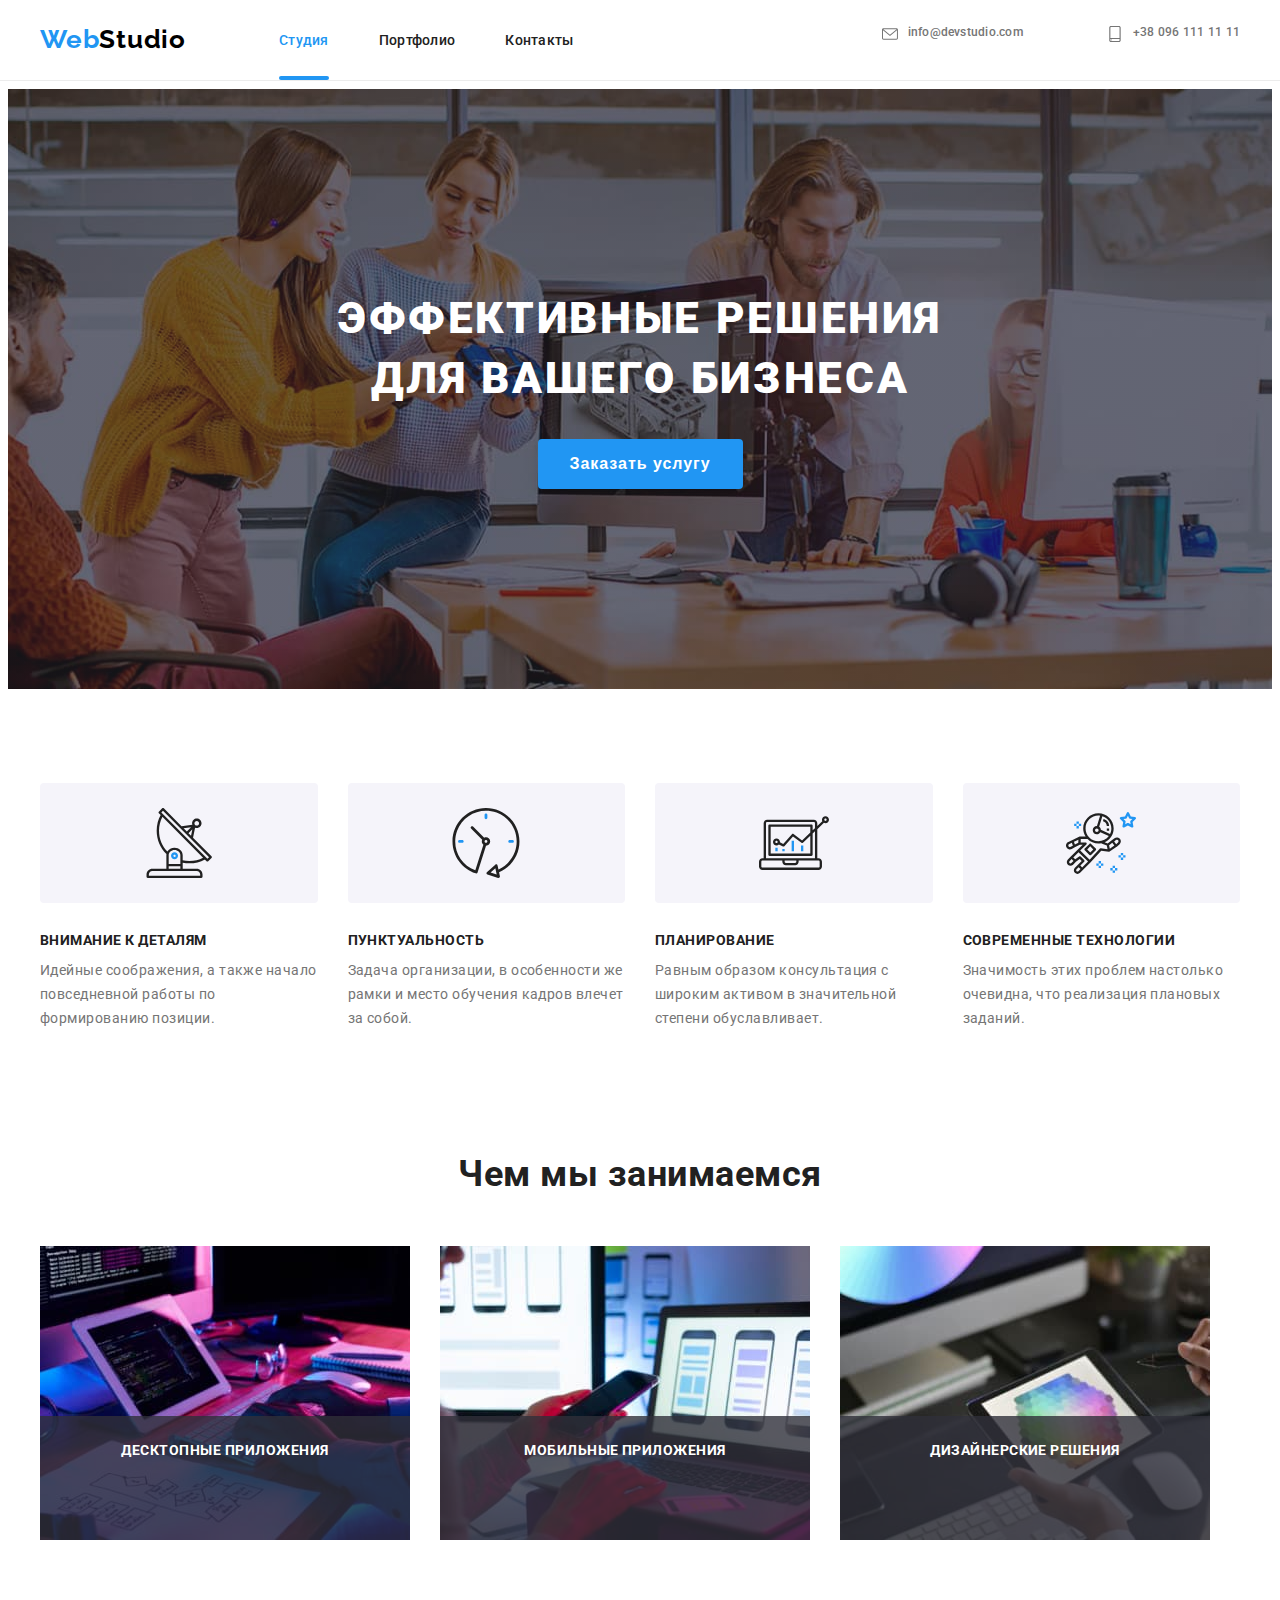
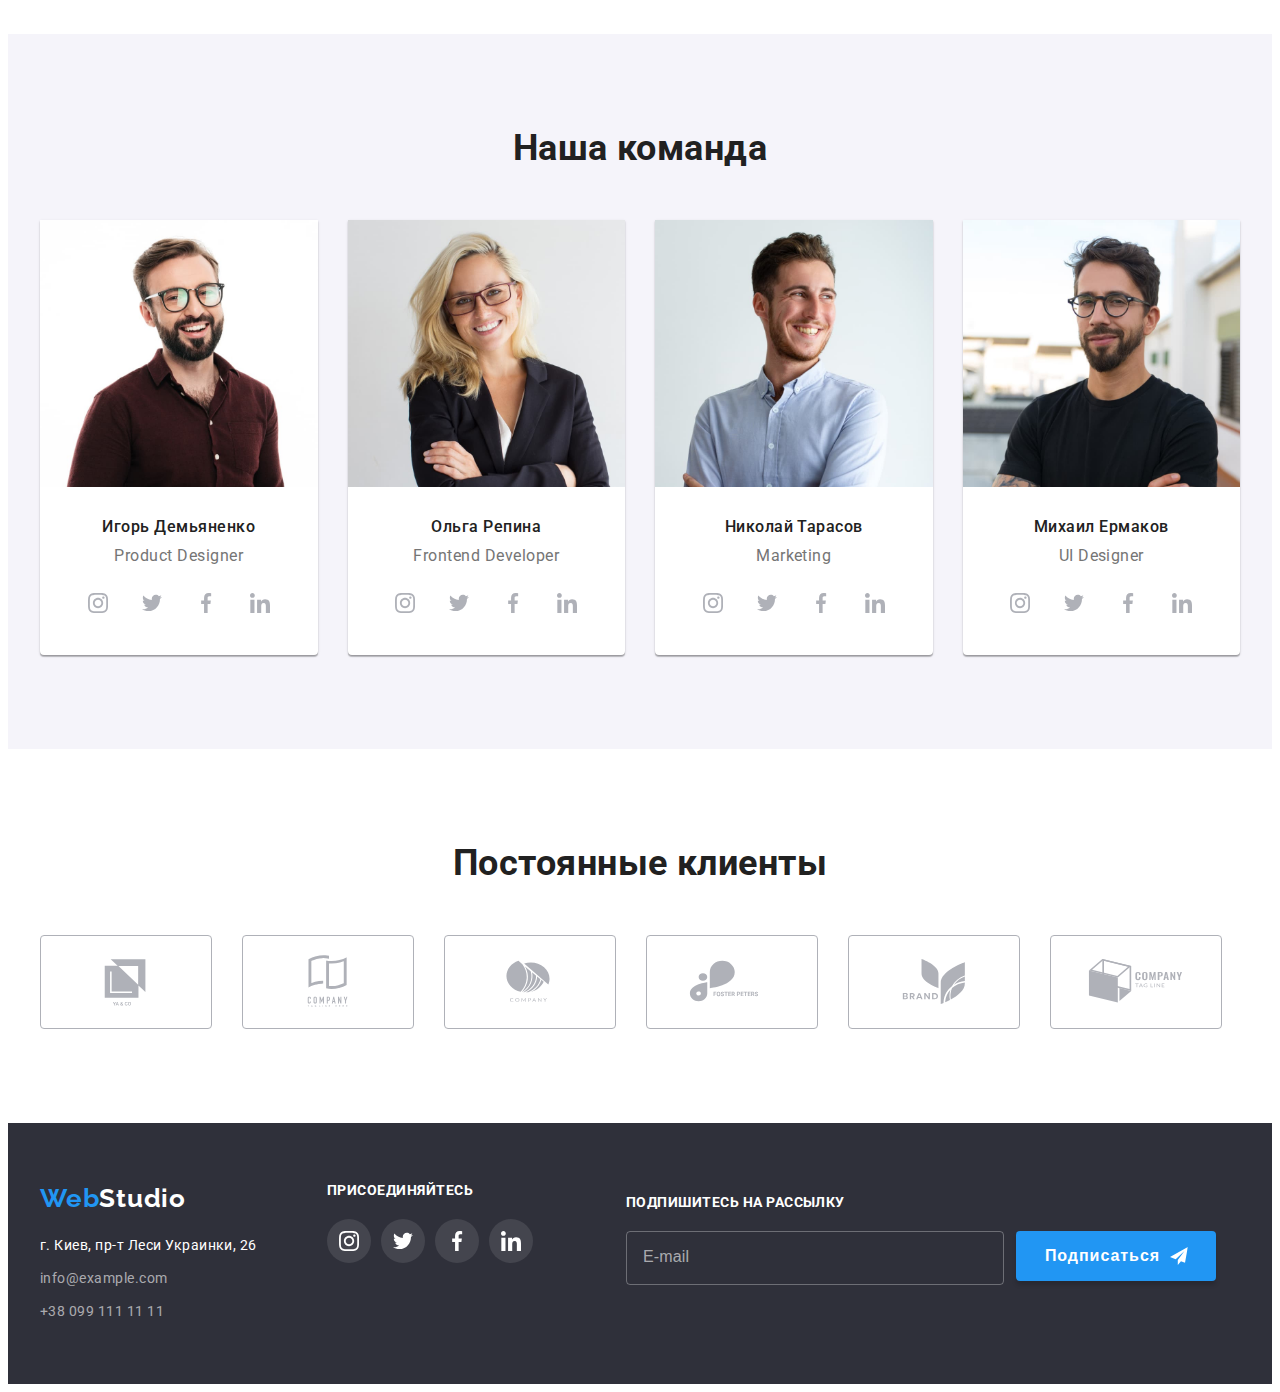
==== commit e730d087: "сделала меню" ====
--- a/index.html
+++ b/index.html
@@ -19,11 +19,10 @@
     <header class="page-header">
         <div class="container header">
             <a href="./index.html" class="logo"><span class="logo-item">Web</span>Studio</a>
-            <button type="button" class="menu-btn">
+            <button type="button" class="menu-btn is-open" data-menu-button>
                 <svg width="40" 
                     height="40" 
-                    <!-- aria-label="Переключатель мобильного меню"> -->
-                    
+                    aria-label="Переключатель мобильного меню">
                     <use class="icon-close" href="./images/icons.svg#close"></use>
                     <use class="icon-menu" href="./images/icons.svg#menu"></use>
                 </svg>
@@ -502,6 +501,7 @@
     </script>
 
     <script src="./js/modal.js"></script>
+    
 
 </body>
 </html>--- a/css/main.min.css
+++ b/css/main.min.css
@@ -1 +1 @@
-:root{--basic-color: #757575;--secondary-color: #212121;--accent-color: #2196f3;--background-color: #ffffff;--second-color: #2f303a;--grey-color: #f5f4fa}body{padding-top:80px;background-color:var(--background-color);color:var(--basic-color);font-family:"Roboto",sans-serif;letter-spacing:.03em;text-decoration:none}a{text-decoration:none;color:inherit}ul{list-style:none;padding:0;margin:0}h1,h2,h3,h4,p{margin:0}section{padding-top:94px;padding-bottom:94px}@media screen and (max-width: 1199px){section{padding-top:60px;padding-bottom:60px}}::-webkit-input-placeholder{font-size:14px;line-height:1.14;letter-spacing:.01em;color:rgba(117,117,117,.5)}::-moz-placeholder{font-size:14px;line-height:1.14;letter-spacing:.01em;color:rgba(117,117,117,.5)}:-ms-input-placeholder{font-size:14px;line-height:1.14;letter-spacing:.01em;color:rgba(117,117,117,.5)}::-ms-input-placeholder{font-size:14px;line-height:1.14;letter-spacing:.01em;color:rgba(117,117,117,.5)}::placeholder{font-size:14px;line-height:1.14;letter-spacing:.01em;color:rgba(117,117,117,.5)}img{display:block;width:100%;height:auto}.container{padding-right:15px;padding-left:15px;margin-left:auto;margin-right:auto}@media screen and (min-width: 480px){.container{width:480px}}@media screen and (min-width: 768px){.container{width:768px}}@media screen and (min-width: 1200px){.container{width:1200px}}.logo{font-family:"Raleway",sans-serif;font-weight:700;letter-spacing:.03em;color:#000}@media screen and (max-width: 767px){.logo{margin-right:276px;font-size:24px;line-height:1.16}}@media screen and (min-width: 768px)and (max-width: 1199px){.logo{margin-right:88px;font-size:24px;line-height:1.16}}@media screen and (min-width: 1200px){.logo{margin-right:93px;font-size:26px;line-height:1.19}}.logo-item{color:var(--accent-color)}.logo-footer{margin:0px;color:var(--background-color)}.main-btn{display:inline-block;border-radius:4px;padding:10px 32px;min-width:200px;min-height:50px;background:var(--accent-color);-webkit-box-shadow:0px 4px 4px rgba(0,0,0,.15);box-shadow:0px 4px 4px rgba(0,0,0,.15);border:var(--accent-color);cursor:pointer;color:var(--background-color);font-weight:700;font-size:16px;line-height:1.88;letter-spacing:.06em;-webkit-transition:background-color 250ms cubic-bezier(0.4, 0, 0.2, 1),color 250ms cubic-bezier(0.4, 0, 0.2, 1);transition:background-color 250ms cubic-bezier(0.4, 0, 0.2, 1),color 250ms cubic-bezier(0.4, 0, 0.2, 1)}.main-btn:hover,.main-btn:focus{background-color:var(--background-color);color:var(--accent-color)}header{position:fixed;width:100%;background:var(--background-color);top:0;left:0;border-bottom:1px solid #ececec;z-index:9}@media screen and (min-width: 480px){header{padding-top:10px;padding-bottom:10px}}@media screen and (min-width: 768px)and (max-width: 1199px){header{padding-top:21px;padding-bottom:21px}}@media screen and (min-width: 1200px){header{padding-top:24px;padding-bottom:25px}}@media screen and (min-width: 480px){.header{display:-webkit-box;display:-ms-flexbox;display:flex;-webkit-box-align:center;-ms-flex-align:center;align-items:center}}@media screen and (min-width: 768px){.header{display:-webkit-box;display:-ms-flexbox;display:flex;-webkit-box-align:center;-ms-flex-align:center;align-items:center}}@media screen and (max-width: 767px){.menu-btn{display:-webkit-inline-box;display:-ms-inline-flexbox;display:inline-flex;padding:0;border:none;background-color:rgba(0,0,0,0)}}@media screen and (min-width: 768px)and (max-width: 1200px){.menu-btn{display:none}}.menu-btn .icon-close{display:none}.nav{display:-webkit-box;display:-ms-flexbox;display:flex}@media screen and (max-width: 767px){.nav{display:none}}@media screen and (max-width: 767px){.contacts{display:none}}@media screen and (min-width: 1200px){.contacts{display:-webkit-box;display:-ms-flexbox;display:flex;margin-left:auto}}.nav__item:not(:last-child){margin-right:50px}.contacts__item:not(:last-child){margin-right:50px}@media screen and (min-width: 768px){.contacts__item:not(:last-child){margin-right:0px;margin-left:84px;margin-bottom:10px}}@media screen and (min-width: 768px){.contacts__item{margin-left:84px}}.nav__link{position:relative;padding-top:32px;padding-bottom:32px;font-weight:500;font-size:14px;line-height:1.14;letter-spacing:.02em;color:var(--secondary-color);-webkit-transition:color 250ms cubic-bezier(0.4, 0, 0.2, 1);transition:color 250ms cubic-bezier(0.4, 0, 0.2, 1)}.nav__link:hover,.nav__link:focus{color:var(--accent-color)}.nav__link--current{color:var(--accent-color)}.nav__link--current::after{content:" ";position:absolute;left:0px;bottom:0px;width:100%;height:4px;background:var(--accent-color);border-radius:2px}@media screen and (min-width: 768px)and (max-width: 1199px){.nav__link--current::after{bottom:-2px}}.contacts__link{display:-webkit-box;display:-ms-flexbox;display:flex;font-weight:500;font-size:14px;line-height:1.14;letter-spacing:.02em;color:var(--basic-color);fill:var(--basic-color);-webkit-transition:fill 250ms cubic-bezier(0.4, 0, 0.2, 1),color 250ms cubic-bezier(0.4, 0, 0.2, 1);transition:fill 250ms cubic-bezier(0.4, 0, 0.2, 1),color 250ms cubic-bezier(0.4, 0, 0.2, 1)}.contacts__link:hover,.contacts__link:focus{color:var(--accent-color);fill:var(--accent-color)}@media screen and (min-width: 768px){.contacts__link{font-size:12px;line-height:1.16}}.contacts__icon{margin-right:10px}.hero{padding-top:200px;padding-bottom:200px;text-align:center}@media screen and (max-width: 1199px){.hero{padding-top:118px;padding-bottom:118px}}.hero-title{margin-bottom:30px;font-weight:900;font-size:44px;line-height:1.36;letter-spacing:.06em;text-transform:uppercase;color:var(--background-color)}@media screen and (max-width: 1199px){.hero-title{font-size:26px;line-height:1.61}}.main-background{max-width:1600px;max-height:600px;margin-left:auto;margin-right:auto;background:#c4c4c4;background-image:-webkit-gradient(linear, left top, right top, from(rgba(47, 48, 58, 0.4)), to(rgba(47, 48, 58, 0.4))),url("../images/Img.jpeg");background-image:linear-gradient(to right, rgba(47, 48, 58, 0.4), rgba(47, 48, 58, 0.4)),url("../images/Img.jpeg");background-repeat:no-repeat;background-position:center;background-size:cover}.backdrop{position:fixed;top:0;left:0;width:100%;height:100%;background:rgba(0,0,0,.2);opacity:1;-webkit-transition:opacity 250ms cubic-bezier(0.4, 0, 0.2, 1);transition:opacity 250ms cubic-bezier(0.4, 0, 0.2, 1);z-index:10}.backdrop.is-hidden{opacity:0;pointer-events:none}.modal{position:absolute;top:50%;left:50%;padding:40px;-webkit-transform:translate(-50%, -50%);transform:translate(-50%, -50%);min-width:528px;min-height:581px;background:var(--background-color);-webkit-box-shadow:0px 1px 3px rgba(0,0,0,.12),0px 1px 1px rgba(0,0,0,.14),0px 2px 1px rgba(0,0,0,.2);box-shadow:0px 1px 3px rgba(0,0,0,.12),0px 1px 1px rgba(0,0,0,.14),0px 2px 1px rgba(0,0,0,.2);border-radius:4px}@media screen and (max-width: 1199px){.modal{min-width:450px}}.modal-btn{position:absolute;display:-webkit-box;display:-ms-flexbox;display:flex;-webkit-box-align:center;-ms-flex-align:center;align-items:center;-webkit-box-pack:center;-ms-flex-pack:center;justify-content:center;padding:0px;top:8px;right:8px;width:30px;height:30px;border:none;background:var(--background-color);cursor:pointer;-webkit-transition:fill 250ms cubic-bezier(0.4, 0, 0.2, 1);transition:fill 250ms cubic-bezier(0.4, 0, 0.2, 1)}.modal-btn:hover,.modal-btn:focus{fill:var(--accent-color)}.modal-title{margin-bottom:30px;margin-top:0px;font-weight:700;font-size:20px;line-height:1.15;text-align:center;letter-spacing:.03em;color:var(--secondary-color)}@media screen and (max-width: 1199px){.modal-title{line-height:1.5}}.form{width:100%}.form__label{position:relative;display:-webkit-box;display:-ms-flexbox;display:flex;-webkit-box-orient:vertical;-webkit-box-direction:normal;-ms-flex-direction:column;flex-direction:column;margin-bottom:28px;-webkit-transition:fill 250ms cubic-bezier(0.4, 0, 0.2, 1);transition:fill 250ms cubic-bezier(0.4, 0, 0.2, 1)}.form__label:hover,.form__label:focus{fill:var(--accent-color)}.label-comment{margin-bottom:20px}.form__text{position:absolute;top:-18px;width:25px;height:14px;font-size:12px;line-height:1.16;letter-spacing:.01em;color:var(--basic-color)}.form__input{outline:none;height:40px;padding:12px;padding-left:42px;border:1px solid rgba(33,33,33,.2);border-radius:4px;cursor:pointer;-webkit-transition:border 250ms cubic-bezier(0.4, 0, 0.2, 1);transition:border 250ms cubic-bezier(0.4, 0, 0.2, 1)}.form__input:hover,.form__input:focus{border:1px solid var(--accent-color)}.form__item{position:absolute;-webkit-transform:translateY(50%);transform:translateY(50%);left:12px}.form__item:focus~.form__item{fill:var(--accent-color)}textarea{outline:none;border:1px solid rgba(33,33,33,.2);border-radius:4px;padding:12px 16px;width:100%;min-height:120px;resize:none}textarea:hover,textarea:focus{border:1px solid var(--accent-color)}.checkbox{display:-webkit-box;display:-ms-flexbox;display:flex;-webkit-box-align:center;-ms-flex-align:center;align-items:center;-webkit-box-pack:center;-ms-flex-pack:center;justify-content:center;margin-bottom:30px}.checkbox__agreement{font-size:14px;line-height:1.71;letter-spacing:.03em;color:var(--basic-color)}@media screen and (max-width: 1199px){.checkbox__agreement{font-weight:400;font-size:12px;line-height:1.16}}.checkbox__input{position:absolute;width:1px;height:1px;margin:-1px;border:0px;padding:0px;clip:rect(0 0 0 0);overflow:hidden}.checkbox__input:checked+.checkbox__item{border-color:var(--accent-color);background-color:var(--accent-color);background-origin:border-box;-webkit-transition:background-color 250ms cubic-bezier(0.4, 0, 0.2, 1);transition:background-color 250ms cubic-bezier(0.4, 0, 0.2, 1)}.checkbox__item{display:-webkit-box;display:-ms-flexbox;display:flex;width:16px;height:15px;margin-right:7px;-webkit-box-align:center;-ms-flex-align:center;align-items:center;border:solid 2px var(--secondary-color);border-radius:2px}.checkbox__link{position:relative;color:var(--accent-color)}.checkbox__link:after{content:" ";position:absolute;left:0px;bottom:1px;width:100%;height:1px;background:var(--accent-color)}.hidden-title{display:none}.advantage__list{display:-webkit-box;display:-ms-flexbox;display:flex}@media screen and (max-width: 767px){.advantage__list{-ms-flex-wrap:wrap;flex-wrap:wrap;-webkit-box-pack:center;-ms-flex-pack:center;justify-content:center}}@media screen and (min-width: 768px)and (max-width: 1199px){.advantage__list{-ms-flex-wrap:wrap;flex-wrap:wrap;-webkit-box-pack:center;-ms-flex-pack:center;justify-content:center;margin:-15px}}@media screen and (min-width: 480px){.advantage__item{margin-bottom:30px}}@media screen and (min-width: 768px)and (max-width: 1199px){.advantage__item{width:354px;margin:15px}}@media screen and (min-width: 1200px){.advantage__item{width:calc((100% - 90px)/4)}}@media screen and (min-width: 1200px){.advantage__item:not(:last-child){margin-right:30px}}.skills__box{display:-webkit-box;display:-ms-flexbox;display:flex;background:var(--grey-color);border-radius:4px;margin-bottom:30px;height:120px;-webkit-box-align:center;-ms-flex-align:center;align-items:center;-webkit-box-pack:center;-ms-flex-pack:center;justify-content:center}.advantage-name{margin-bottom:10px;font-weight:700;font-size:14px;line-height:1.14;text-transform:uppercase;color:var(--secondary-color)}@media screen and (min-width: 480px)and (max-width: 767px){.advantage-name{text-align:center}}.advantage-text{font-size:14px;line-height:1.71;color:var(--basic-color)}.work{padding-top:0px}@media screen and (max-width: 1199px){.work{display:none}}.work-title{margin-bottom:50px;font-weight:700;font-size:36px;line-height:1.16;text-align:center;color:var(--secondary-color)}.work__list{display:-webkit-box;display:-ms-flexbox;display:flex}.work__list img{display:block}.work__item{position:relative;display:inline}.work__item:not(:last-child){margin-right:30px}.work__box{position:absolute;bottom:0;padding-top:27px;padding-bottom:27px;width:100%;min-height:70px;background:rgba(47,48,58,.8)}.work__text{font-size:14px;font-weight:700;line-height:1.14;text-align:center;color:var(--background-color)}.team{text-align:center;background-color:var(--grey-color)}.team-title{margin-bottom:50px;font-weight:700;font-size:36px;line-height:1.16;color:var(--secondary-color)}@media screen and (max-width: 1199px){.team-title{margin-bottom:30px;font-size:28px;line-height:1.17}}@media screen and (min-width: 1200px){.team__list{display:-webkit-box;display:-ms-flexbox;display:flex}}@media screen and (min-width: 768px)and (max-width: 1199px){.team__list{display:-webkit-box;display:-ms-flexbox;display:flex;-ms-flex-wrap:wrap;flex-wrap:wrap;margin:-15px}}.team__item{padding-bottom:30px;background:var(--background-color);-webkit-box-shadow:0px 1px 3px rgba(0,0,0,.12),0px 1px 1px rgba(0,0,0,.14),0px 2px 1px rgba(0,0,0,.2);box-shadow:0px 1px 3px rgba(0,0,0,.12),0px 1px 1px rgba(0,0,0,.14),0px 2px 1px rgba(0,0,0,.2);border-radius:0px 0px 4px 4px}@media screen and (max-width: 1199px){.team__item{margin-bottom:30px;padding-bottom:24px}}@media screen and (min-width: 768px)and (max-width: 1199px){.team__item{margin:15px;width:354px}}@media screen and (min-width: 1200px){.team__item:not(:last-child){margin-right:30px}}.team__name{margin-top:30px;font-weight:500;font-size:16px;line-height:1.19;text-align:center;color:var(--secondary-color)}.team__position{margin-top:10px;margin-bottom:16px;font-size:16px;line-height:1.19;text-align:center;color:var(--basic-color)}.networks{display:-webkit-box;display:-ms-flexbox;display:flex;-webkit-box-pack:center;-ms-flex-pack:center;justify-content:center}.networks__link{display:-webkit-box;display:-ms-flexbox;display:flex;-webkit-box-pack:center;-ms-flex-pack:center;justify-content:center;-webkit-box-align:center;-ms-flex-align:center;align-items:center;width:44px;height:44px;border-radius:50%;fill:#afb1b8;background:rgba(255,255,255,.1);-webkit-transition:background-color 250ms cubic-bezier(0.4, 0, 0.2, 1),fill 250ms cubic-bezier(0.4, 0, 0.2, 1);transition:background-color 250ms cubic-bezier(0.4, 0, 0.2, 1),fill 250ms cubic-bezier(0.4, 0, 0.2, 1)}.networks__link:hover,.networks__link:focus{background-color:var(--accent-color);fill:var(--background-color)}.networks__item:not(:last-child){margin-right:10px}.clients-title{margin-bottom:50px;font-weight:700;font-size:36px;line-height:1.16;text-align:center;color:var(--secondary-color)}@media screen and (max-width: 1199px){.clients-title{margin-bottom:30px;font-size:28px;line-height:1.17}}.client__list{display:-webkit-box;display:-ms-flexbox;display:flex}@media screen and (max-width: 1199px){.client__list{-ms-flex-wrap:wrap;flex-wrap:wrap;-webkit-box-pack:center;-ms-flex-pack:center;justify-content:center;margin:-15px}}@media screen and (max-width: 1199px){.client__item{margin:15px}}@media screen and (min-width: 1200px){.client__item:not(:last-child){margin-right:30px}}.client__link{display:-webkit-box;display:-ms-flexbox;display:flex;-webkit-box-pack:center;-ms-flex-pack:center;justify-content:center;-webkit-box-align:center;-ms-flex-align:center;align-items:center;width:170px;height:92px;border:1px solid #afb1b8;border-radius:4px;fill:#afb1b8;-webkit-transition:border-color 250ms cubic-bezier(0.4, 0, 0.2, 1),fill 250ms cubic-bezier(0.4, 0, 0.2, 1);transition:border-color 250ms cubic-bezier(0.4, 0, 0.2, 1),fill 250ms cubic-bezier(0.4, 0, 0.2, 1)}.client__link :hover,.client__link :focus{border-color:var(--accent-color);fill:var(--accent-color)}@media screen and (max-width: 767px){.client__link{width:210px}}@media screen and (min-width: 768px)and (max-width: 1199px){.client__link{width:226px}}.footer{padding-top:60px;padding-bottom:60px;background:var(--second-color)}@media screen and (min-width: 1200px){.footer-box{display:-webkit-box;display:-ms-flexbox;display:flex;-webkit-box-align:baseline;-ms-flex-align:baseline;align-items:baseline}}@media screen and (min-width: 768px)and (max-width: 1199px){.tablet-box{display:-webkit-box;display:-ms-flexbox;display:flex;text-align:center;-ms-flex-pack:distribute;justify-content:space-around;margin-bottom:60px}}@media screen and (min-width: 1200px){.tablet-box{display:-webkit-box;display:-ms-flexbox;display:flex}}@media screen and (max-width: 767px){.footer-address{text-align:center}}.office__link{font-style:normal;font-size:14px;line-height:1.71;color:rgba(255,255,255,.6);-webkit-transition:color 250ms cubic-bezier(0.4, 0, 0.2, 1);transition:color 250ms cubic-bezier(0.4, 0, 0.2, 1)}.office__link:hover,.office__link:focus{color:var(--accent-color)}.office__list{margin-top:20px}.office__item:not(:first-child){margin-top:9px}.office__address{font-style:normal;font-size:14px;line-height:1.71;color:var(--background-color);-webkit-transition:color 250ms cubic-bezier(0.4, 0, 0.2, 1);transition:color 250ms cubic-bezier(0.4, 0, 0.2, 1)}.office__address:hover,.office__address:focus{color:var(--accent-color)}.community{margin-left:70px}@media screen and (max-width: 767px){.community{text-align:center;margin:0;margin-top:60px;margin-bottom:60px}}.subscribe-title{margin-bottom:20px;font-weight:700;font-size:14px;line-height:1.14;text-transform:uppercase;color:var(--background-color)}.footer-link{fill:var(--background-color)}.subscribe-box{margin-left:93px}@media screen and (max-width: 1199px){.subscribe-box{text-align:center;margin:0px}}@media screen and (min-width: 1200px){.subscribe{display:-webkit-box;display:-ms-flexbox;display:flex;min-width:570px}}.subscribe__input{height:50px;padding-left:16px;color:var(--background-color);background:rgba(0,0,0,0);outline:none;border:1px solid;border-color:rgba(255,255,255,.3);border-radius:4px}.subscribe__input::-webkit-input-placeholder{font-size:16px;line-height:1.25;color:rgba(255,255,255,.6)}.subscribe__input::-moz-placeholder{font-size:16px;line-height:1.25;color:rgba(255,255,255,.6)}.subscribe__input:-ms-input-placeholder{font-size:16px;line-height:1.25;color:rgba(255,255,255,.6)}.subscribe__input::-ms-input-placeholder{font-size:16px;line-height:1.25;color:rgba(255,255,255,.6)}.subscribe__input::placeholder{font-size:16px;line-height:1.25;color:rgba(255,255,255,.6)}@media screen and (min-width: 480px){.subscribe__input{width:450px}}@media screen and (min-width: 1200px){.subscribe__input{width:358px}}.subscribe-btn{display:-webkit-box;display:-ms-flexbox;display:flex;margin-left:12px;width:200px;height:50px;padding:10px 28px 10px 29px;font-weight:700;font-size:16px;line-height:1.88;-webkit-box-align:center;-ms-flex-align:center;align-items:center;text-align:center;letter-spacing:.06em;color:var(--background-color);fill:var(--background-color);background:var(--accent-color);-webkit-box-shadow:0px 4px 4px rgba(0,0,0,.15);box-shadow:0px 4px 4px rgba(0,0,0,.15);border-radius:4px;border:none;-webkit-transition:background-color 250ms cubic-bezier(0.4, 0, 0.2, 1),color 250ms cubic-bezier(0.4, 0, 0.2, 1),fill 250ms cubic-bezier(0.4, 0, 0.2, 1);transition:background-color 250ms cubic-bezier(0.4, 0, 0.2, 1),color 250ms cubic-bezier(0.4, 0, 0.2, 1),fill 250ms cubic-bezier(0.4, 0, 0.2, 1)}@media screen and (max-width: 1199px){.subscribe-btn{margin:auto;margin-top:20px}}.subscribe-btn:hover,.subscribe-btn:focus{background-color:var(--background-color);color:var(--accent-color);fill:var(--accent-color)}.subscribe-icon{margin-left:10px}@media screen and (min-width: 480px){.filter{margin-bottom:40px}}@media screen and (min-width: 768px){.filter{display:-webkit-box;display:-ms-flexbox;display:flex;-webkit-box-pack:center;-ms-flex-pack:center;justify-content:center;margin-bottom:30px}}@media screen and (min-width: 1200px){.filter{margin-bottom:50px}}@media screen and (max-width: 767px){.filter-item{display:inline-block;margin-bottom:15px}}.filter-item:not(:last-child){margin-right:8px}.filter-btn{padding:6px 22px;-webkit-box-shadow:0px 3px 1px rgba(0,0,0,.1),0px 1px 2px rgba(0,0,0,.08),0px 2px 2px rgba(0,0,0,.12);box-shadow:0px 3px 1px rgba(0,0,0,.1),0px 1px 2px rgba(0,0,0,.08),0px 2px 2px rgba(0,0,0,.12);background:var(--grey-color);border-radius:4px;border:rgba(0,0,0,0);cursor:pointer;font-family:"Roboto",sans-serif;color:var(--secondary-color);font-weight:500;font-size:16px;line-height:1.62;letter-spacing:.03em;text-align:center;-webkit-transition:background-color 250ms cubic-bezier(0.4, 0, 0.2, 1),color 250ms cubic-bezier(0.4, 0, 0.2, 1);transition:background-color 250ms cubic-bezier(0.4, 0, 0.2, 1),color 250ms cubic-bezier(0.4, 0, 0.2, 1)}.filter-btn:hover,.filter-btn:focus{background-color:var(--accent-color);color:var(--background-color)}.hidden-title{display:none}@media screen and (min-width: 768px){.portfolio__list{display:-webkit-box;display:-ms-flexbox;display:flex;-ms-flex-wrap:wrap;flex-wrap:wrap;-webkit-box-pack:justify;-ms-flex-pack:justify;justify-content:space-between}}.portfolio__item{background:var(--background-color)}@media screen and (min-width: 480px){.portfolio__item{width:450px}}@media screen and (min-width: 768px){.portfolio__item{width:354px;margin-bottom:30px}}@media screen and (min-width: 1200px){.portfolio__item{width:calc((100% - 60px)/3);margin-right:30px;margin-bottom:30px}.portfolio__item:nth-child(3n){margin-right:0px}.portfolio__item:nth-last-child(-n+3){margin-bottom:0px}}.portfolio__item:hover{-webkit-box-shadow:0px 1px 1px rgba(0,0,0,.12),0px 4px 4px rgba(0,0,0,.06),1px 4px 6px rgba(0,0,0,.16);box-shadow:0px 1px 1px rgba(0,0,0,.12),0px 4px 4px rgba(0,0,0,.06),1px 4px 6px rgba(0,0,0,.16)}.portfolio__item img{display:block}.project__box{display:block;margin-top:0px;padding:20px 24px;background:var(--background-color);border-bottom:1px solid #eee;border-left:1px solid #eee;border-right:1px solid #eee}@media screen and (min-width: 768px)and (max-width: 1199px){.project__box{padding:20px 18px}}.project__title{margin-bottom:4px;font-weight:700;font-size:18px;line-height:2;letter-spacing:.06em;color:var(--secondary-color)}.project__text{font-size:16px;line-height:1.88;color:var(--basic-color)}.project__thumb{position:relative;overflow:hidden}.project__overlay{position:absolute;left:0px;bottom:0px;height:100%;width:100%;font-size:18px;line-height:1.56;padding:63px 24px;color:var(--background-color);background:var(--accent-color);-webkit-transform:translateY(100%);transform:translateY(100%);-webkit-transition:-webkit-transform 250ms cubic-bezier(0.4, 0, 0.2, 1);transition:-webkit-transform 250ms cubic-bezier(0.4, 0, 0.2, 1);transition:transform 250ms cubic-bezier(0.4, 0, 0.2, 1);transition:transform 250ms cubic-bezier(0.4, 0, 0.2, 1), -webkit-transform 250ms cubic-bezier(0.4, 0, 0.2, 1)}.portfolio__item:hover .project__overlay{-webkit-transform:translateY(0);transform:translateY(0)}/*# sourceMappingURL=main.min.css.map */+:root{--basic-color: #757575;--secondary-color: #212121;--accent-color: #2196f3;--background-color: #ffffff;--second-color: #2f303a;--grey-color: #f5f4fa}body{padding-top:80px;background-color:var(--background-color);color:var(--basic-color);font-family:"Roboto",sans-serif;letter-spacing:.03em;text-decoration:none}a{text-decoration:none;color:inherit}ul{list-style:none;padding:0;margin:0}h1,h2,h3,h4,p{margin:0}section{padding-top:94px;padding-bottom:94px}@media screen and (max-width: 1199px){section{padding-top:60px;padding-bottom:60px}}::-webkit-input-placeholder{font-size:14px;line-height:1.14;letter-spacing:.01em;color:rgba(117,117,117,.5)}::-moz-placeholder{font-size:14px;line-height:1.14;letter-spacing:.01em;color:rgba(117,117,117,.5)}:-ms-input-placeholder{font-size:14px;line-height:1.14;letter-spacing:.01em;color:rgba(117,117,117,.5)}::-ms-input-placeholder{font-size:14px;line-height:1.14;letter-spacing:.01em;color:rgba(117,117,117,.5)}::placeholder{font-size:14px;line-height:1.14;letter-spacing:.01em;color:rgba(117,117,117,.5)}img{display:block;width:100%;height:auto}.container{padding-right:15px;padding-left:15px;margin-left:auto;margin-right:auto}@media screen and (min-width: 480px){.container{width:480px}}@media screen and (min-width: 768px){.container{width:768px}}@media screen and (min-width: 1200px){.container{width:1200px}}.logo{font-family:"Raleway",sans-serif;font-weight:700;letter-spacing:.03em;color:#000}@media screen and (max-width: 767px){.logo{margin-right:276px;font-size:24px;line-height:1.16}}@media screen and (min-width: 768px)and (max-width: 1199px){.logo{margin-right:88px;font-size:24px;line-height:1.16}}@media screen and (min-width: 1200px){.logo{margin-right:93px;font-size:26px;line-height:1.19}}.logo-item{color:var(--accent-color)}.logo-footer{margin:0px;color:var(--background-color)}.main-btn{display:inline-block;border-radius:4px;padding:10px 32px;min-width:200px;min-height:50px;background:var(--accent-color);-webkit-box-shadow:0px 4px 4px rgba(0,0,0,.15);box-shadow:0px 4px 4px rgba(0,0,0,.15);border:var(--accent-color);cursor:pointer;color:var(--background-color);font-weight:700;font-size:16px;line-height:1.88;letter-spacing:.06em;-webkit-transition:background-color 250ms cubic-bezier(0.4, 0, 0.2, 1),color 250ms cubic-bezier(0.4, 0, 0.2, 1);transition:background-color 250ms cubic-bezier(0.4, 0, 0.2, 1),color 250ms cubic-bezier(0.4, 0, 0.2, 1)}.main-btn:hover,.main-btn:focus{background-color:var(--background-color);color:var(--accent-color)}header{position:fixed;width:100%;background:var(--background-color);top:0;left:0;border-bottom:1px solid #ececec;z-index:9}@media screen and (min-width: 480px){header{padding-top:10px;padding-bottom:10px}}@media screen and (min-width: 768px)and (max-width: 1199px){header{padding-top:21px;padding-bottom:21px}}@media screen and (min-width: 1200px){header{padding-top:24px;padding-bottom:25px}}@media screen and (min-width: 480px){.header{display:-webkit-box;display:-ms-flexbox;display:flex;-webkit-box-align:center;-ms-flex-align:center;align-items:center}}@media screen and (min-width: 768px){.header{display:-webkit-box;display:-ms-flexbox;display:flex;-webkit-box-align:center;-ms-flex-align:center;align-items:center}}@media screen and (max-width: 767px){.menu-btn{display:-webkit-inline-box;display:-ms-inline-flexbox;display:inline-flex;padding:0px;margin:0px;border:none;background-color:rgba(0,0,0,0)}}@media screen and (min-width: 768px){.menu-btn{display:none}}.menu-btn .icon-close{display:none}.menu-btn.is-open .icon-close{display:block}.menu-btn.is-open .icon-menu{display:none}.menu-btn:hover,.menu-btn:focus{fill:var(--accent-color)}.nav{display:-webkit-box;display:-ms-flexbox;display:flex}@media screen and (max-width: 767px){.nav{display:none}}@media screen and (max-width: 767px){.contacts{display:none}}@media screen and (min-width: 1200px){.contacts{display:-webkit-box;display:-ms-flexbox;display:flex;margin-left:auto}}.nav__item:not(:last-child){margin-right:50px}.contacts__item:not(:last-child){margin-right:50px}@media screen and (min-width: 768px){.contacts__item:not(:last-child){margin-right:0px;margin-left:84px;margin-bottom:10px}}@media screen and (min-width: 768px){.contacts__item{margin-left:84px}}.nav__link{position:relative;padding-top:32px;padding-bottom:32px;font-weight:500;font-size:14px;line-height:1.14;letter-spacing:.02em;color:var(--secondary-color);-webkit-transition:color 250ms cubic-bezier(0.4, 0, 0.2, 1);transition:color 250ms cubic-bezier(0.4, 0, 0.2, 1)}.nav__link:hover,.nav__link:focus{color:var(--accent-color)}.nav__link--current{color:var(--accent-color)}.nav__link--current::after{content:" ";position:absolute;left:0px;bottom:0px;width:100%;height:4px;background:var(--accent-color);border-radius:2px}@media screen and (min-width: 768px)and (max-width: 1199px){.nav__link--current::after{bottom:-2px}}.contacts__link{display:-webkit-box;display:-ms-flexbox;display:flex;font-weight:500;font-size:14px;line-height:1.14;letter-spacing:.02em;color:var(--basic-color);fill:var(--basic-color);-webkit-transition:fill 250ms cubic-bezier(0.4, 0, 0.2, 1),color 250ms cubic-bezier(0.4, 0, 0.2, 1);transition:fill 250ms cubic-bezier(0.4, 0, 0.2, 1),color 250ms cubic-bezier(0.4, 0, 0.2, 1)}.contacts__link:hover,.contacts__link:focus{color:var(--accent-color);fill:var(--accent-color)}@media screen and (min-width: 768px){.contacts__link{font-size:12px;line-height:1.16}}.contacts__icon{margin-right:10px}.hero{padding-top:200px;padding-bottom:200px;text-align:center}@media screen and (max-width: 1199px){.hero{padding-top:118px;padding-bottom:118px}}.hero-title{margin-bottom:30px;font-weight:900;font-size:44px;line-height:1.36;letter-spacing:.06em;text-transform:uppercase;color:var(--background-color)}@media screen and (max-width: 1199px){.hero-title{font-size:26px;line-height:1.61}}.main-background{max-width:1600px;max-height:600px;margin-left:auto;margin-right:auto;background:#c4c4c4;background-image:-webkit-gradient(linear, left top, right top, from(rgba(47, 48, 58, 0.4)), to(rgba(47, 48, 58, 0.4))),url("../images/Img.jpeg");background-image:linear-gradient(to right, rgba(47, 48, 58, 0.4), rgba(47, 48, 58, 0.4)),url("../images/Img.jpeg");background-repeat:no-repeat;background-position:center;background-size:cover}.backdrop{position:fixed;top:0;left:0;width:100%;height:100%;background:rgba(0,0,0,.2);opacity:1;-webkit-transition:opacity 250ms cubic-bezier(0.4, 0, 0.2, 1);transition:opacity 250ms cubic-bezier(0.4, 0, 0.2, 1);z-index:10}.backdrop.is-hidden{opacity:0;pointer-events:none}.modal{position:absolute;top:50%;left:50%;padding:40px;-webkit-transform:translate(-50%, -50%);transform:translate(-50%, -50%);min-width:528px;min-height:581px;background:var(--background-color);-webkit-box-shadow:0px 1px 3px rgba(0,0,0,.12),0px 1px 1px rgba(0,0,0,.14),0px 2px 1px rgba(0,0,0,.2);box-shadow:0px 1px 3px rgba(0,0,0,.12),0px 1px 1px rgba(0,0,0,.14),0px 2px 1px rgba(0,0,0,.2);border-radius:4px}@media screen and (max-width: 1199px){.modal{min-width:450px}}.modal-btn{position:absolute;display:-webkit-box;display:-ms-flexbox;display:flex;-webkit-box-align:center;-ms-flex-align:center;align-items:center;-webkit-box-pack:center;-ms-flex-pack:center;justify-content:center;padding:0px;top:8px;right:8px;width:30px;height:30px;border:none;background:var(--background-color);cursor:pointer;-webkit-transition:fill 250ms cubic-bezier(0.4, 0, 0.2, 1);transition:fill 250ms cubic-bezier(0.4, 0, 0.2, 1)}.modal-btn:hover,.modal-btn:focus{fill:var(--accent-color)}.modal-title{margin-bottom:30px;margin-top:0px;font-weight:700;font-size:20px;line-height:1.15;text-align:center;letter-spacing:.03em;color:var(--secondary-color)}@media screen and (max-width: 1199px){.modal-title{line-height:1.5}}.form{width:100%}.form__label{position:relative;display:-webkit-box;display:-ms-flexbox;display:flex;-webkit-box-orient:vertical;-webkit-box-direction:normal;-ms-flex-direction:column;flex-direction:column;margin-bottom:28px;-webkit-transition:fill 250ms cubic-bezier(0.4, 0, 0.2, 1);transition:fill 250ms cubic-bezier(0.4, 0, 0.2, 1)}.form__label:hover,.form__label:focus{fill:var(--accent-color)}.label-comment{margin-bottom:20px}.form__text{position:absolute;top:-18px;width:25px;height:14px;font-size:12px;line-height:1.16;letter-spacing:.01em;color:var(--basic-color)}.form__input{outline:none;height:40px;padding:12px;padding-left:42px;border:1px solid rgba(33,33,33,.2);border-radius:4px;cursor:pointer;-webkit-transition:border 250ms cubic-bezier(0.4, 0, 0.2, 1);transition:border 250ms cubic-bezier(0.4, 0, 0.2, 1)}.form__input:hover,.form__input:focus{border:1px solid var(--accent-color)}.form__item{position:absolute;-webkit-transform:translateY(50%);transform:translateY(50%);left:12px}.form__item:focus~.form__item{fill:var(--accent-color)}textarea{outline:none;border:1px solid rgba(33,33,33,.2);border-radius:4px;padding:12px 16px;width:100%;min-height:120px;resize:none}textarea:hover,textarea:focus{border:1px solid var(--accent-color)}.checkbox{display:-webkit-box;display:-ms-flexbox;display:flex;-webkit-box-align:center;-ms-flex-align:center;align-items:center;-webkit-box-pack:center;-ms-flex-pack:center;justify-content:center;margin-bottom:30px}.checkbox__agreement{font-size:14px;line-height:1.71;letter-spacing:.03em;color:var(--basic-color)}@media screen and (max-width: 1199px){.checkbox__agreement{font-weight:400;font-size:12px;line-height:1.16}}.checkbox__input{position:absolute;width:1px;height:1px;margin:-1px;border:0px;padding:0px;clip:rect(0 0 0 0);overflow:hidden}.checkbox__input:checked+.checkbox__item{border-color:var(--accent-color);background-color:var(--accent-color);background-origin:border-box;-webkit-transition:background-color 250ms cubic-bezier(0.4, 0, 0.2, 1);transition:background-color 250ms cubic-bezier(0.4, 0, 0.2, 1)}.checkbox__item{display:-webkit-box;display:-ms-flexbox;display:flex;width:16px;height:15px;margin-right:7px;-webkit-box-align:center;-ms-flex-align:center;align-items:center;border:solid 2px var(--secondary-color);border-radius:2px}.checkbox__link{position:relative;color:var(--accent-color)}.checkbox__link:after{content:" ";position:absolute;left:0px;bottom:1px;width:100%;height:1px;background:var(--accent-color)}.hidden-title{display:none}.advantage__list{display:-webkit-box;display:-ms-flexbox;display:flex}@media screen and (max-width: 767px){.advantage__list{-ms-flex-wrap:wrap;flex-wrap:wrap;-webkit-box-pack:center;-ms-flex-pack:center;justify-content:center}}@media screen and (min-width: 768px)and (max-width: 1199px){.advantage__list{-ms-flex-wrap:wrap;flex-wrap:wrap;-webkit-box-pack:center;-ms-flex-pack:center;justify-content:center;margin:-15px}}@media screen and (min-width: 480px){.advantage__item{margin-bottom:30px}}@media screen and (min-width: 768px)and (max-width: 1199px){.advantage__item{width:354px;margin:15px}}@media screen and (min-width: 1200px){.advantage__item{width:calc((100% - 90px)/4)}}@media screen and (min-width: 1200px){.advantage__item:not(:last-child){margin-right:30px}}.skills__box{display:-webkit-box;display:-ms-flexbox;display:flex;background:var(--grey-color);border-radius:4px;margin-bottom:30px;height:120px;-webkit-box-align:center;-ms-flex-align:center;align-items:center;-webkit-box-pack:center;-ms-flex-pack:center;justify-content:center}.advantage-name{margin-bottom:10px;font-weight:700;font-size:14px;line-height:1.14;text-transform:uppercase;color:var(--secondary-color)}@media screen and (min-width: 480px)and (max-width: 767px){.advantage-name{text-align:center}}.advantage-text{font-size:14px;line-height:1.71;color:var(--basic-color)}.work{padding-top:0px}@media screen and (max-width: 1199px){.work{display:none}}.work-title{margin-bottom:50px;font-weight:700;font-size:36px;line-height:1.16;text-align:center;color:var(--secondary-color)}.work__list{display:-webkit-box;display:-ms-flexbox;display:flex}.work__list img{display:block}.work__item{position:relative;display:inline}.work__item:not(:last-child){margin-right:30px}.work__box{position:absolute;bottom:0;padding-top:27px;padding-bottom:27px;width:100%;min-height:70px;background:rgba(47,48,58,.8)}.work__text{font-size:14px;font-weight:700;line-height:1.14;text-align:center;color:var(--background-color)}.team{text-align:center;background-color:var(--grey-color)}.team-title{margin-bottom:50px;font-weight:700;font-size:36px;line-height:1.16;color:var(--secondary-color)}@media screen and (max-width: 1199px){.team-title{margin-bottom:30px;font-size:28px;line-height:1.17}}@media screen and (min-width: 1200px){.team__list{display:-webkit-box;display:-ms-flexbox;display:flex}}@media screen and (min-width: 768px)and (max-width: 1199px){.team__list{display:-webkit-box;display:-ms-flexbox;display:flex;-ms-flex-wrap:wrap;flex-wrap:wrap;margin:-15px}}.team__item{padding-bottom:30px;background:var(--background-color);-webkit-box-shadow:0px 1px 3px rgba(0,0,0,.12),0px 1px 1px rgba(0,0,0,.14),0px 2px 1px rgba(0,0,0,.2);box-shadow:0px 1px 3px rgba(0,0,0,.12),0px 1px 1px rgba(0,0,0,.14),0px 2px 1px rgba(0,0,0,.2);border-radius:0px 0px 4px 4px}@media screen and (max-width: 1199px){.team__item{margin-bottom:30px;padding-bottom:24px}}@media screen and (min-width: 768px)and (max-width: 1199px){.team__item{margin:15px;width:354px}}@media screen and (min-width: 1200px){.team__item:not(:last-child){margin-right:30px}}.team__name{margin-top:30px;font-weight:500;font-size:16px;line-height:1.19;text-align:center;color:var(--secondary-color)}.team__position{margin-top:10px;margin-bottom:16px;font-size:16px;line-height:1.19;text-align:center;color:var(--basic-color)}.networks{display:-webkit-box;display:-ms-flexbox;display:flex;-webkit-box-pack:center;-ms-flex-pack:center;justify-content:center}.networks__link{display:-webkit-box;display:-ms-flexbox;display:flex;-webkit-box-pack:center;-ms-flex-pack:center;justify-content:center;-webkit-box-align:center;-ms-flex-align:center;align-items:center;width:44px;height:44px;border-radius:50%;fill:#afb1b8;background:rgba(255,255,255,.1);-webkit-transition:background-color 250ms cubic-bezier(0.4, 0, 0.2, 1),fill 250ms cubic-bezier(0.4, 0, 0.2, 1);transition:background-color 250ms cubic-bezier(0.4, 0, 0.2, 1),fill 250ms cubic-bezier(0.4, 0, 0.2, 1)}.networks__link:hover,.networks__link:focus{background-color:var(--accent-color);fill:var(--background-color)}.networks__item:not(:last-child){margin-right:10px}.clients-title{margin-bottom:50px;font-weight:700;font-size:36px;line-height:1.16;text-align:center;color:var(--secondary-color)}@media screen and (max-width: 1199px){.clients-title{margin-bottom:30px;font-size:28px;line-height:1.17}}.client__list{display:-webkit-box;display:-ms-flexbox;display:flex}@media screen and (max-width: 1199px){.client__list{-ms-flex-wrap:wrap;flex-wrap:wrap;-webkit-box-pack:center;-ms-flex-pack:center;justify-content:center;margin:-15px}}@media screen and (max-width: 1199px){.client__item{margin:15px}}@media screen and (min-width: 1200px){.client__item:not(:last-child){margin-right:30px}}.client__link{display:-webkit-box;display:-ms-flexbox;display:flex;-webkit-box-pack:center;-ms-flex-pack:center;justify-content:center;-webkit-box-align:center;-ms-flex-align:center;align-items:center;width:170px;height:92px;border:1px solid #afb1b8;border-radius:4px;fill:#afb1b8;-webkit-transition:border-color 250ms cubic-bezier(0.4, 0, 0.2, 1),fill 250ms cubic-bezier(0.4, 0, 0.2, 1);transition:border-color 250ms cubic-bezier(0.4, 0, 0.2, 1),fill 250ms cubic-bezier(0.4, 0, 0.2, 1)}.client__link :hover,.client__link :focus{border-color:var(--accent-color);fill:var(--accent-color)}@media screen and (max-width: 767px){.client__link{width:210px}}@media screen and (min-width: 768px)and (max-width: 1199px){.client__link{width:226px}}.footer{padding-top:60px;padding-bottom:60px;background:var(--second-color)}@media screen and (min-width: 1200px){.footer-box{display:-webkit-box;display:-ms-flexbox;display:flex;-webkit-box-align:baseline;-ms-flex-align:baseline;align-items:baseline}}@media screen and (min-width: 768px)and (max-width: 1199px){.tablet-box{display:-webkit-box;display:-ms-flexbox;display:flex;text-align:center;-ms-flex-pack:distribute;justify-content:space-around;margin-bottom:60px}}@media screen and (min-width: 1200px){.tablet-box{display:-webkit-box;display:-ms-flexbox;display:flex}}@media screen and (max-width: 767px){.footer-address{text-align:center}}.office__link{font-style:normal;font-size:14px;line-height:1.71;color:rgba(255,255,255,.6);-webkit-transition:color 250ms cubic-bezier(0.4, 0, 0.2, 1);transition:color 250ms cubic-bezier(0.4, 0, 0.2, 1)}.office__link:hover,.office__link:focus{color:var(--accent-color)}.office__list{margin-top:20px}.office__item:not(:first-child){margin-top:9px}.office__address{font-style:normal;font-size:14px;line-height:1.71;color:var(--background-color);-webkit-transition:color 250ms cubic-bezier(0.4, 0, 0.2, 1);transition:color 250ms cubic-bezier(0.4, 0, 0.2, 1)}.office__address:hover,.office__address:focus{color:var(--accent-color)}.community{margin-left:70px}@media screen and (max-width: 767px){.community{text-align:center;margin:0;margin-top:60px;margin-bottom:60px}}.subscribe-title{margin-bottom:20px;font-weight:700;font-size:14px;line-height:1.14;text-transform:uppercase;color:var(--background-color)}.footer-link{fill:var(--background-color)}.subscribe-box{margin-left:93px}@media screen and (max-width: 1199px){.subscribe-box{text-align:center;margin:0px}}@media screen and (min-width: 1200px){.subscribe{display:-webkit-box;display:-ms-flexbox;display:flex;min-width:570px}}.subscribe__input{height:50px;padding-left:16px;color:var(--background-color);background:rgba(0,0,0,0);outline:none;border:1px solid;border-color:rgba(255,255,255,.3);border-radius:4px}.subscribe__input::-webkit-input-placeholder{font-size:16px;line-height:1.25;color:rgba(255,255,255,.6)}.subscribe__input::-moz-placeholder{font-size:16px;line-height:1.25;color:rgba(255,255,255,.6)}.subscribe__input:-ms-input-placeholder{font-size:16px;line-height:1.25;color:rgba(255,255,255,.6)}.subscribe__input::-ms-input-placeholder{font-size:16px;line-height:1.25;color:rgba(255,255,255,.6)}.subscribe__input::placeholder{font-size:16px;line-height:1.25;color:rgba(255,255,255,.6)}@media screen and (min-width: 480px){.subscribe__input{width:450px}}@media screen and (min-width: 1200px){.subscribe__input{width:358px}}.subscribe-btn{display:-webkit-box;display:-ms-flexbox;display:flex;margin-left:12px;width:200px;height:50px;padding:10px 28px 10px 29px;font-weight:700;font-size:16px;line-height:1.88;-webkit-box-align:center;-ms-flex-align:center;align-items:center;text-align:center;letter-spacing:.06em;color:var(--background-color);fill:var(--background-color);background:var(--accent-color);-webkit-box-shadow:0px 4px 4px rgba(0,0,0,.15);box-shadow:0px 4px 4px rgba(0,0,0,.15);border-radius:4px;border:none;-webkit-transition:background-color 250ms cubic-bezier(0.4, 0, 0.2, 1),color 250ms cubic-bezier(0.4, 0, 0.2, 1),fill 250ms cubic-bezier(0.4, 0, 0.2, 1);transition:background-color 250ms cubic-bezier(0.4, 0, 0.2, 1),color 250ms cubic-bezier(0.4, 0, 0.2, 1),fill 250ms cubic-bezier(0.4, 0, 0.2, 1)}@media screen and (max-width: 1199px){.subscribe-btn{margin:auto;margin-top:20px}}.subscribe-btn:hover,.subscribe-btn:focus{background-color:var(--background-color);color:var(--accent-color);fill:var(--accent-color)}.subscribe-icon{margin-left:10px}@media screen and (min-width: 480px){.filter{margin-bottom:40px}}@media screen and (min-width: 768px){.filter{display:-webkit-box;display:-ms-flexbox;display:flex;-webkit-box-pack:center;-ms-flex-pack:center;justify-content:center;margin-bottom:30px}}@media screen and (min-width: 1200px){.filter{margin-bottom:50px}}@media screen and (max-width: 767px){.filter-item{display:inline-block;margin-bottom:15px}}.filter-item:not(:last-child){margin-right:8px}.filter-btn{padding:6px 22px;-webkit-box-shadow:0px 3px 1px rgba(0,0,0,.1),0px 1px 2px rgba(0,0,0,.08),0px 2px 2px rgba(0,0,0,.12);box-shadow:0px 3px 1px rgba(0,0,0,.1),0px 1px 2px rgba(0,0,0,.08),0px 2px 2px rgba(0,0,0,.12);background:var(--grey-color);border-radius:4px;border:rgba(0,0,0,0);cursor:pointer;font-family:"Roboto",sans-serif;color:var(--secondary-color);font-weight:500;font-size:16px;line-height:1.62;letter-spacing:.03em;text-align:center;-webkit-transition:background-color 250ms cubic-bezier(0.4, 0, 0.2, 1),color 250ms cubic-bezier(0.4, 0, 0.2, 1);transition:background-color 250ms cubic-bezier(0.4, 0, 0.2, 1),color 250ms cubic-bezier(0.4, 0, 0.2, 1)}.filter-btn:hover,.filter-btn:focus{background-color:var(--accent-color);color:var(--background-color)}.hidden-title{display:none}@media screen and (min-width: 768px){.portfolio__list{display:-webkit-box;display:-ms-flexbox;display:flex;-ms-flex-wrap:wrap;flex-wrap:wrap;-webkit-box-pack:justify;-ms-flex-pack:justify;justify-content:space-between}}.portfolio__item{background:var(--background-color)}@media screen and (min-width: 480px){.portfolio__item{width:450px}}@media screen and (min-width: 768px){.portfolio__item{width:354px;margin-bottom:30px}}@media screen and (min-width: 1200px){.portfolio__item{width:calc((100% - 60px)/3);margin-right:30px;margin-bottom:30px}.portfolio__item:nth-child(3n){margin-right:0px}.portfolio__item:nth-last-child(-n+3){margin-bottom:0px}}.portfolio__item:hover{-webkit-box-shadow:0px 1px 1px rgba(0,0,0,.12),0px 4px 4px rgba(0,0,0,.06),1px 4px 6px rgba(0,0,0,.16);box-shadow:0px 1px 1px rgba(0,0,0,.12),0px 4px 4px rgba(0,0,0,.06),1px 4px 6px rgba(0,0,0,.16)}.portfolio__item img{display:block}.project__box{display:block;margin-top:0px;padding:20px 24px;background:var(--background-color);border-bottom:1px solid #eee;border-left:1px solid #eee;border-right:1px solid #eee}@media screen and (min-width: 768px)and (max-width: 1199px){.project__box{padding:20px 18px}}.project__title{margin-bottom:4px;font-weight:700;font-size:18px;line-height:2;letter-spacing:.06em;color:var(--secondary-color)}.project__text{font-size:16px;line-height:1.88;color:var(--basic-color)}.project__thumb{position:relative;overflow:hidden}.project__overlay{position:absolute;left:0px;bottom:0px;height:100%;width:100%;font-size:18px;line-height:1.56;padding:63px 24px;color:var(--background-color);background:var(--accent-color);-webkit-transform:translateY(100%);transform:translateY(100%);-webkit-transition:-webkit-transform 250ms cubic-bezier(0.4, 0, 0.2, 1);transition:-webkit-transform 250ms cubic-bezier(0.4, 0, 0.2, 1);transition:transform 250ms cubic-bezier(0.4, 0, 0.2, 1);transition:transform 250ms cubic-bezier(0.4, 0, 0.2, 1), -webkit-transform 250ms cubic-bezier(0.4, 0, 0.2, 1)}.portfolio__item:hover .project__overlay{-webkit-transform:translateY(0);transform:translateY(0)}/*# sourceMappingURL=main.min.css.map */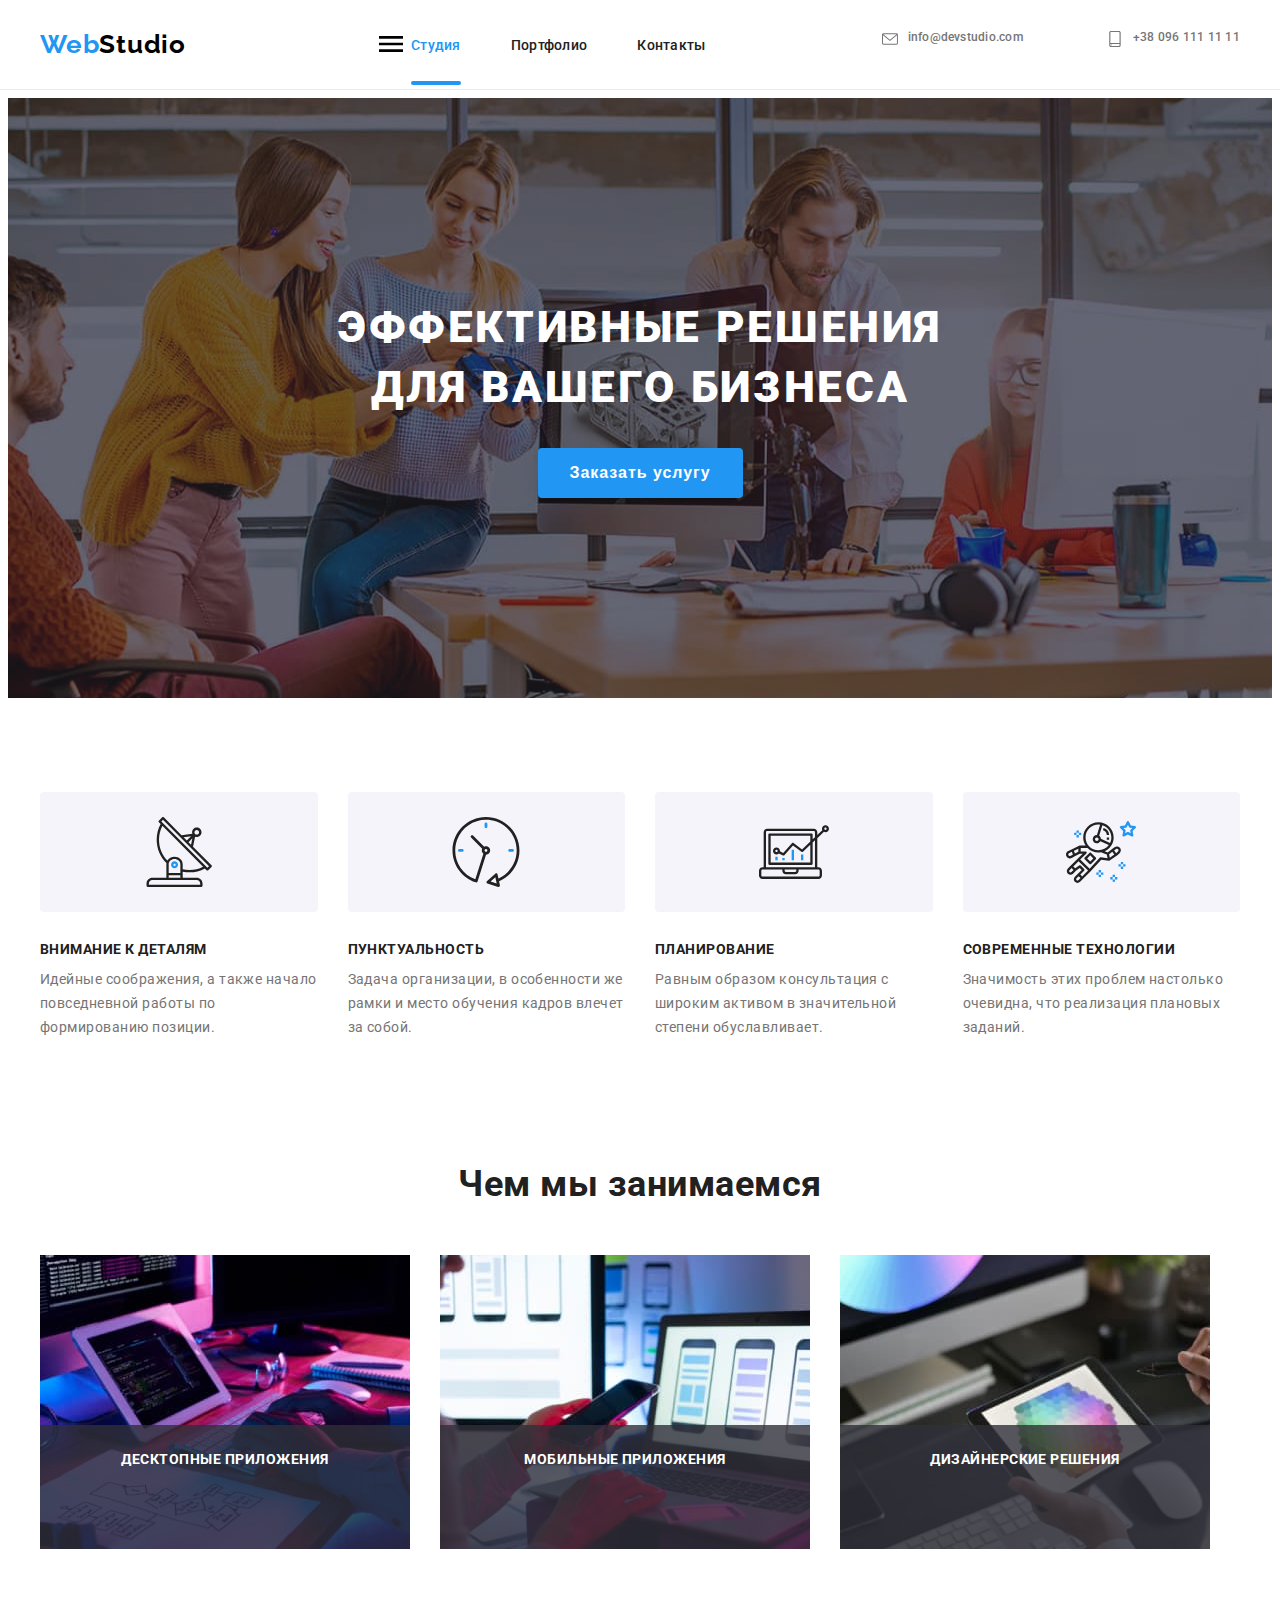
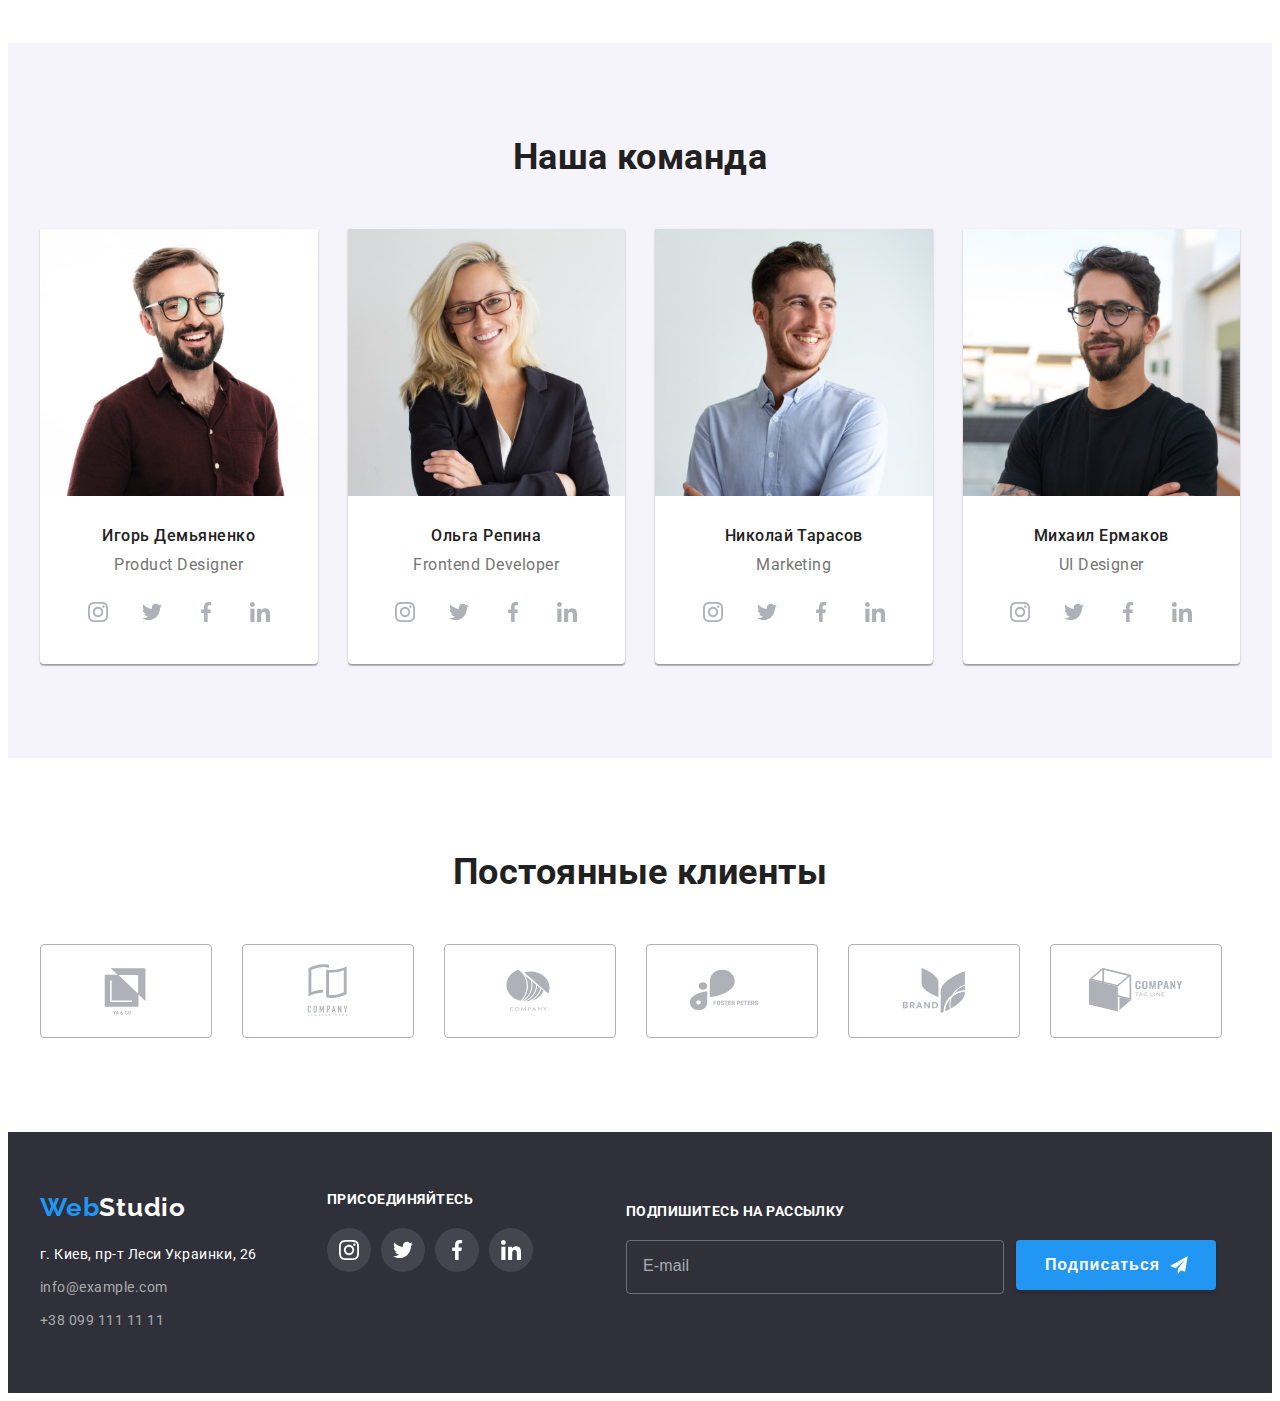
==== commit 5d1a07df: "Сделала меню" ====
--- a/index.html
+++ b/index.html
@@ -18,15 +18,14 @@
 
     <header class="page-header">
         <div class="container header">
-            <a href="./index.html" class="logo"><span class="logo-item">Web</span>Studio</a>
-            <button type="button" class="menu-btn is-open" data-menu-button>
-                <svg width="40" 
-                    height="40" 
-                    aria-label="Переключатель мобильного меню">
-                    <use class="icon-close" href="./images/icons.svg#close"></use>
-                    <use class="icon-menu" href="./images/icons.svg#menu"></use>
+            <a href="./index.html" class="logo"><span class="logo-item">Web</span>Studio</a> 
+
+            <button class="menu-btn" data-menu-open>
+                <svg width="40" height="40">
+                    <use href="./images/icons.svg#menu"></use>
                 </svg>
             </button>
+
             <nav class="page-header__nav">
                 <ul class="nav">          
                     <li class="nav__item">
@@ -492,6 +491,17 @@
             </div>
         </div>
     </footer>
+
+    <!--MOBILE MENU  -->
+    <div class="mob-menu is-hidden" data-menu>
+        <button class="mob-menu__btn"  data-menu-close>
+            <svg width="40" height="40">
+                <use href="./images/icons.svg#close"></use>
+            </svg>
+        </button>
+    </div>
+
+
     <script>
         const { height:pageHeaderHeight } = document
           .querySelector(".page-header")
@@ -501,6 +511,7 @@
     </script>
 
     <script src="./js/modal.js"></script>
+    <script src="./js/menu.js"></script>
     
 
 </body>
--- a/css/main.min.css
+++ b/css/main.min.css
@@ -1 +1 @@
-:root{--basic-color: #757575;--secondary-color: #212121;--accent-color: #2196f3;--background-color: #ffffff;--second-color: #2f303a;--grey-color: #f5f4fa}body{padding-top:80px;background-color:var(--background-color);color:var(--basic-color);font-family:"Roboto",sans-serif;letter-spacing:.03em;text-decoration:none}a{text-decoration:none;color:inherit}ul{list-style:none;padding:0;margin:0}h1,h2,h3,h4,p{margin:0}section{padding-top:94px;padding-bottom:94px}@media screen and (max-width: 1199px){section{padding-top:60px;padding-bottom:60px}}::-webkit-input-placeholder{font-size:14px;line-height:1.14;letter-spacing:.01em;color:rgba(117,117,117,.5)}::-moz-placeholder{font-size:14px;line-height:1.14;letter-spacing:.01em;color:rgba(117,117,117,.5)}:-ms-input-placeholder{font-size:14px;line-height:1.14;letter-spacing:.01em;color:rgba(117,117,117,.5)}::-ms-input-placeholder{font-size:14px;line-height:1.14;letter-spacing:.01em;color:rgba(117,117,117,.5)}::placeholder{font-size:14px;line-height:1.14;letter-spacing:.01em;color:rgba(117,117,117,.5)}img{display:block;width:100%;height:auto}.container{padding-right:15px;padding-left:15px;margin-left:auto;margin-right:auto}@media screen and (min-width: 480px){.container{width:480px}}@media screen and (min-width: 768px){.container{width:768px}}@media screen and (min-width: 1200px){.container{width:1200px}}.logo{font-family:"Raleway",sans-serif;font-weight:700;letter-spacing:.03em;color:#000}@media screen and (max-width: 767px){.logo{margin-right:276px;font-size:24px;line-height:1.16}}@media screen and (min-width: 768px)and (max-width: 1199px){.logo{margin-right:88px;font-size:24px;line-height:1.16}}@media screen and (min-width: 1200px){.logo{margin-right:93px;font-size:26px;line-height:1.19}}.logo-item{color:var(--accent-color)}.logo-footer{margin:0px;color:var(--background-color)}.main-btn{display:inline-block;border-radius:4px;padding:10px 32px;min-width:200px;min-height:50px;background:var(--accent-color);-webkit-box-shadow:0px 4px 4px rgba(0,0,0,.15);box-shadow:0px 4px 4px rgba(0,0,0,.15);border:var(--accent-color);cursor:pointer;color:var(--background-color);font-weight:700;font-size:16px;line-height:1.88;letter-spacing:.06em;-webkit-transition:background-color 250ms cubic-bezier(0.4, 0, 0.2, 1),color 250ms cubic-bezier(0.4, 0, 0.2, 1);transition:background-color 250ms cubic-bezier(0.4, 0, 0.2, 1),color 250ms cubic-bezier(0.4, 0, 0.2, 1)}.main-btn:hover,.main-btn:focus{background-color:var(--background-color);color:var(--accent-color)}header{position:fixed;width:100%;background:var(--background-color);top:0;left:0;border-bottom:1px solid #ececec;z-index:9}@media screen and (min-width: 480px){header{padding-top:10px;padding-bottom:10px}}@media screen and (min-width: 768px)and (max-width: 1199px){header{padding-top:21px;padding-bottom:21px}}@media screen and (min-width: 1200px){header{padding-top:24px;padding-bottom:25px}}@media screen and (min-width: 480px){.header{display:-webkit-box;display:-ms-flexbox;display:flex;-webkit-box-align:center;-ms-flex-align:center;align-items:center}}@media screen and (min-width: 768px){.header{display:-webkit-box;display:-ms-flexbox;display:flex;-webkit-box-align:center;-ms-flex-align:center;align-items:center}}@media screen and (max-width: 767px){.menu-btn{display:-webkit-inline-box;display:-ms-inline-flexbox;display:inline-flex;padding:0px;margin:0px;border:none;background-color:rgba(0,0,0,0)}}@media screen and (min-width: 768px){.menu-btn{display:none}}.menu-btn .icon-close{display:none}.menu-btn.is-open .icon-close{display:block}.menu-btn.is-open .icon-menu{display:none}.menu-btn:hover,.menu-btn:focus{fill:var(--accent-color)}.nav{display:-webkit-box;display:-ms-flexbox;display:flex}@media screen and (max-width: 767px){.nav{display:none}}@media screen and (max-width: 767px){.contacts{display:none}}@media screen and (min-width: 1200px){.contacts{display:-webkit-box;display:-ms-flexbox;display:flex;margin-left:auto}}.nav__item:not(:last-child){margin-right:50px}.contacts__item:not(:last-child){margin-right:50px}@media screen and (min-width: 768px){.contacts__item:not(:last-child){margin-right:0px;margin-left:84px;margin-bottom:10px}}@media screen and (min-width: 768px){.contacts__item{margin-left:84px}}.nav__link{position:relative;padding-top:32px;padding-bottom:32px;font-weight:500;font-size:14px;line-height:1.14;letter-spacing:.02em;color:var(--secondary-color);-webkit-transition:color 250ms cubic-bezier(0.4, 0, 0.2, 1);transition:color 250ms cubic-bezier(0.4, 0, 0.2, 1)}.nav__link:hover,.nav__link:focus{color:var(--accent-color)}.nav__link--current{color:var(--accent-color)}.nav__link--current::after{content:" ";position:absolute;left:0px;bottom:0px;width:100%;height:4px;background:var(--accent-color);border-radius:2px}@media screen and (min-width: 768px)and (max-width: 1199px){.nav__link--current::after{bottom:-2px}}.contacts__link{display:-webkit-box;display:-ms-flexbox;display:flex;font-weight:500;font-size:14px;line-height:1.14;letter-spacing:.02em;color:var(--basic-color);fill:var(--basic-color);-webkit-transition:fill 250ms cubic-bezier(0.4, 0, 0.2, 1),color 250ms cubic-bezier(0.4, 0, 0.2, 1);transition:fill 250ms cubic-bezier(0.4, 0, 0.2, 1),color 250ms cubic-bezier(0.4, 0, 0.2, 1)}.contacts__link:hover,.contacts__link:focus{color:var(--accent-color);fill:var(--accent-color)}@media screen and (min-width: 768px){.contacts__link{font-size:12px;line-height:1.16}}.contacts__icon{margin-right:10px}.hero{padding-top:200px;padding-bottom:200px;text-align:center}@media screen and (max-width: 1199px){.hero{padding-top:118px;padding-bottom:118px}}.hero-title{margin-bottom:30px;font-weight:900;font-size:44px;line-height:1.36;letter-spacing:.06em;text-transform:uppercase;color:var(--background-color)}@media screen and (max-width: 1199px){.hero-title{font-size:26px;line-height:1.61}}.main-background{max-width:1600px;max-height:600px;margin-left:auto;margin-right:auto;background:#c4c4c4;background-image:-webkit-gradient(linear, left top, right top, from(rgba(47, 48, 58, 0.4)), to(rgba(47, 48, 58, 0.4))),url("../images/Img.jpeg");background-image:linear-gradient(to right, rgba(47, 48, 58, 0.4), rgba(47, 48, 58, 0.4)),url("../images/Img.jpeg");background-repeat:no-repeat;background-position:center;background-size:cover}.backdrop{position:fixed;top:0;left:0;width:100%;height:100%;background:rgba(0,0,0,.2);opacity:1;-webkit-transition:opacity 250ms cubic-bezier(0.4, 0, 0.2, 1);transition:opacity 250ms cubic-bezier(0.4, 0, 0.2, 1);z-index:10}.backdrop.is-hidden{opacity:0;pointer-events:none}.modal{position:absolute;top:50%;left:50%;padding:40px;-webkit-transform:translate(-50%, -50%);transform:translate(-50%, -50%);min-width:528px;min-height:581px;background:var(--background-color);-webkit-box-shadow:0px 1px 3px rgba(0,0,0,.12),0px 1px 1px rgba(0,0,0,.14),0px 2px 1px rgba(0,0,0,.2);box-shadow:0px 1px 3px rgba(0,0,0,.12),0px 1px 1px rgba(0,0,0,.14),0px 2px 1px rgba(0,0,0,.2);border-radius:4px}@media screen and (max-width: 1199px){.modal{min-width:450px}}.modal-btn{position:absolute;display:-webkit-box;display:-ms-flexbox;display:flex;-webkit-box-align:center;-ms-flex-align:center;align-items:center;-webkit-box-pack:center;-ms-flex-pack:center;justify-content:center;padding:0px;top:8px;right:8px;width:30px;height:30px;border:none;background:var(--background-color);cursor:pointer;-webkit-transition:fill 250ms cubic-bezier(0.4, 0, 0.2, 1);transition:fill 250ms cubic-bezier(0.4, 0, 0.2, 1)}.modal-btn:hover,.modal-btn:focus{fill:var(--accent-color)}.modal-title{margin-bottom:30px;margin-top:0px;font-weight:700;font-size:20px;line-height:1.15;text-align:center;letter-spacing:.03em;color:var(--secondary-color)}@media screen and (max-width: 1199px){.modal-title{line-height:1.5}}.form{width:100%}.form__label{position:relative;display:-webkit-box;display:-ms-flexbox;display:flex;-webkit-box-orient:vertical;-webkit-box-direction:normal;-ms-flex-direction:column;flex-direction:column;margin-bottom:28px;-webkit-transition:fill 250ms cubic-bezier(0.4, 0, 0.2, 1);transition:fill 250ms cubic-bezier(0.4, 0, 0.2, 1)}.form__label:hover,.form__label:focus{fill:var(--accent-color)}.label-comment{margin-bottom:20px}.form__text{position:absolute;top:-18px;width:25px;height:14px;font-size:12px;line-height:1.16;letter-spacing:.01em;color:var(--basic-color)}.form__input{outline:none;height:40px;padding:12px;padding-left:42px;border:1px solid rgba(33,33,33,.2);border-radius:4px;cursor:pointer;-webkit-transition:border 250ms cubic-bezier(0.4, 0, 0.2, 1);transition:border 250ms cubic-bezier(0.4, 0, 0.2, 1)}.form__input:hover,.form__input:focus{border:1px solid var(--accent-color)}.form__item{position:absolute;-webkit-transform:translateY(50%);transform:translateY(50%);left:12px}.form__item:focus~.form__item{fill:var(--accent-color)}textarea{outline:none;border:1px solid rgba(33,33,33,.2);border-radius:4px;padding:12px 16px;width:100%;min-height:120px;resize:none}textarea:hover,textarea:focus{border:1px solid var(--accent-color)}.checkbox{display:-webkit-box;display:-ms-flexbox;display:flex;-webkit-box-align:center;-ms-flex-align:center;align-items:center;-webkit-box-pack:center;-ms-flex-pack:center;justify-content:center;margin-bottom:30px}.checkbox__agreement{font-size:14px;line-height:1.71;letter-spacing:.03em;color:var(--basic-color)}@media screen and (max-width: 1199px){.checkbox__agreement{font-weight:400;font-size:12px;line-height:1.16}}.checkbox__input{position:absolute;width:1px;height:1px;margin:-1px;border:0px;padding:0px;clip:rect(0 0 0 0);overflow:hidden}.checkbox__input:checked+.checkbox__item{border-color:var(--accent-color);background-color:var(--accent-color);background-origin:border-box;-webkit-transition:background-color 250ms cubic-bezier(0.4, 0, 0.2, 1);transition:background-color 250ms cubic-bezier(0.4, 0, 0.2, 1)}.checkbox__item{display:-webkit-box;display:-ms-flexbox;display:flex;width:16px;height:15px;margin-right:7px;-webkit-box-align:center;-ms-flex-align:center;align-items:center;border:solid 2px var(--secondary-color);border-radius:2px}.checkbox__link{position:relative;color:var(--accent-color)}.checkbox__link:after{content:" ";position:absolute;left:0px;bottom:1px;width:100%;height:1px;background:var(--accent-color)}.hidden-title{display:none}.advantage__list{display:-webkit-box;display:-ms-flexbox;display:flex}@media screen and (max-width: 767px){.advantage__list{-ms-flex-wrap:wrap;flex-wrap:wrap;-webkit-box-pack:center;-ms-flex-pack:center;justify-content:center}}@media screen and (min-width: 768px)and (max-width: 1199px){.advantage__list{-ms-flex-wrap:wrap;flex-wrap:wrap;-webkit-box-pack:center;-ms-flex-pack:center;justify-content:center;margin:-15px}}@media screen and (min-width: 480px){.advantage__item{margin-bottom:30px}}@media screen and (min-width: 768px)and (max-width: 1199px){.advantage__item{width:354px;margin:15px}}@media screen and (min-width: 1200px){.advantage__item{width:calc((100% - 90px)/4)}}@media screen and (min-width: 1200px){.advantage__item:not(:last-child){margin-right:30px}}.skills__box{display:-webkit-box;display:-ms-flexbox;display:flex;background:var(--grey-color);border-radius:4px;margin-bottom:30px;height:120px;-webkit-box-align:center;-ms-flex-align:center;align-items:center;-webkit-box-pack:center;-ms-flex-pack:center;justify-content:center}.advantage-name{margin-bottom:10px;font-weight:700;font-size:14px;line-height:1.14;text-transform:uppercase;color:var(--secondary-color)}@media screen and (min-width: 480px)and (max-width: 767px){.advantage-name{text-align:center}}.advantage-text{font-size:14px;line-height:1.71;color:var(--basic-color)}.work{padding-top:0px}@media screen and (max-width: 1199px){.work{display:none}}.work-title{margin-bottom:50px;font-weight:700;font-size:36px;line-height:1.16;text-align:center;color:var(--secondary-color)}.work__list{display:-webkit-box;display:-ms-flexbox;display:flex}.work__list img{display:block}.work__item{position:relative;display:inline}.work__item:not(:last-child){margin-right:30px}.work__box{position:absolute;bottom:0;padding-top:27px;padding-bottom:27px;width:100%;min-height:70px;background:rgba(47,48,58,.8)}.work__text{font-size:14px;font-weight:700;line-height:1.14;text-align:center;color:var(--background-color)}.team{text-align:center;background-color:var(--grey-color)}.team-title{margin-bottom:50px;font-weight:700;font-size:36px;line-height:1.16;color:var(--secondary-color)}@media screen and (max-width: 1199px){.team-title{margin-bottom:30px;font-size:28px;line-height:1.17}}@media screen and (min-width: 1200px){.team__list{display:-webkit-box;display:-ms-flexbox;display:flex}}@media screen and (min-width: 768px)and (max-width: 1199px){.team__list{display:-webkit-box;display:-ms-flexbox;display:flex;-ms-flex-wrap:wrap;flex-wrap:wrap;margin:-15px}}.team__item{padding-bottom:30px;background:var(--background-color);-webkit-box-shadow:0px 1px 3px rgba(0,0,0,.12),0px 1px 1px rgba(0,0,0,.14),0px 2px 1px rgba(0,0,0,.2);box-shadow:0px 1px 3px rgba(0,0,0,.12),0px 1px 1px rgba(0,0,0,.14),0px 2px 1px rgba(0,0,0,.2);border-radius:0px 0px 4px 4px}@media screen and (max-width: 1199px){.team__item{margin-bottom:30px;padding-bottom:24px}}@media screen and (min-width: 768px)and (max-width: 1199px){.team__item{margin:15px;width:354px}}@media screen and (min-width: 1200px){.team__item:not(:last-child){margin-right:30px}}.team__name{margin-top:30px;font-weight:500;font-size:16px;line-height:1.19;text-align:center;color:var(--secondary-color)}.team__position{margin-top:10px;margin-bottom:16px;font-size:16px;line-height:1.19;text-align:center;color:var(--basic-color)}.networks{display:-webkit-box;display:-ms-flexbox;display:flex;-webkit-box-pack:center;-ms-flex-pack:center;justify-content:center}.networks__link{display:-webkit-box;display:-ms-flexbox;display:flex;-webkit-box-pack:center;-ms-flex-pack:center;justify-content:center;-webkit-box-align:center;-ms-flex-align:center;align-items:center;width:44px;height:44px;border-radius:50%;fill:#afb1b8;background:rgba(255,255,255,.1);-webkit-transition:background-color 250ms cubic-bezier(0.4, 0, 0.2, 1),fill 250ms cubic-bezier(0.4, 0, 0.2, 1);transition:background-color 250ms cubic-bezier(0.4, 0, 0.2, 1),fill 250ms cubic-bezier(0.4, 0, 0.2, 1)}.networks__link:hover,.networks__link:focus{background-color:var(--accent-color);fill:var(--background-color)}.networks__item:not(:last-child){margin-right:10px}.clients-title{margin-bottom:50px;font-weight:700;font-size:36px;line-height:1.16;text-align:center;color:var(--secondary-color)}@media screen and (max-width: 1199px){.clients-title{margin-bottom:30px;font-size:28px;line-height:1.17}}.client__list{display:-webkit-box;display:-ms-flexbox;display:flex}@media screen and (max-width: 1199px){.client__list{-ms-flex-wrap:wrap;flex-wrap:wrap;-webkit-box-pack:center;-ms-flex-pack:center;justify-content:center;margin:-15px}}@media screen and (max-width: 1199px){.client__item{margin:15px}}@media screen and (min-width: 1200px){.client__item:not(:last-child){margin-right:30px}}.client__link{display:-webkit-box;display:-ms-flexbox;display:flex;-webkit-box-pack:center;-ms-flex-pack:center;justify-content:center;-webkit-box-align:center;-ms-flex-align:center;align-items:center;width:170px;height:92px;border:1px solid #afb1b8;border-radius:4px;fill:#afb1b8;-webkit-transition:border-color 250ms cubic-bezier(0.4, 0, 0.2, 1),fill 250ms cubic-bezier(0.4, 0, 0.2, 1);transition:border-color 250ms cubic-bezier(0.4, 0, 0.2, 1),fill 250ms cubic-bezier(0.4, 0, 0.2, 1)}.client__link :hover,.client__link :focus{border-color:var(--accent-color);fill:var(--accent-color)}@media screen and (max-width: 767px){.client__link{width:210px}}@media screen and (min-width: 768px)and (max-width: 1199px){.client__link{width:226px}}.footer{padding-top:60px;padding-bottom:60px;background:var(--second-color)}@media screen and (min-width: 1200px){.footer-box{display:-webkit-box;display:-ms-flexbox;display:flex;-webkit-box-align:baseline;-ms-flex-align:baseline;align-items:baseline}}@media screen and (min-width: 768px)and (max-width: 1199px){.tablet-box{display:-webkit-box;display:-ms-flexbox;display:flex;text-align:center;-ms-flex-pack:distribute;justify-content:space-around;margin-bottom:60px}}@media screen and (min-width: 1200px){.tablet-box{display:-webkit-box;display:-ms-flexbox;display:flex}}@media screen and (max-width: 767px){.footer-address{text-align:center}}.office__link{font-style:normal;font-size:14px;line-height:1.71;color:rgba(255,255,255,.6);-webkit-transition:color 250ms cubic-bezier(0.4, 0, 0.2, 1);transition:color 250ms cubic-bezier(0.4, 0, 0.2, 1)}.office__link:hover,.office__link:focus{color:var(--accent-color)}.office__list{margin-top:20px}.office__item:not(:first-child){margin-top:9px}.office__address{font-style:normal;font-size:14px;line-height:1.71;color:var(--background-color);-webkit-transition:color 250ms cubic-bezier(0.4, 0, 0.2, 1);transition:color 250ms cubic-bezier(0.4, 0, 0.2, 1)}.office__address:hover,.office__address:focus{color:var(--accent-color)}.community{margin-left:70px}@media screen and (max-width: 767px){.community{text-align:center;margin:0;margin-top:60px;margin-bottom:60px}}.subscribe-title{margin-bottom:20px;font-weight:700;font-size:14px;line-height:1.14;text-transform:uppercase;color:var(--background-color)}.footer-link{fill:var(--background-color)}.subscribe-box{margin-left:93px}@media screen and (max-width: 1199px){.subscribe-box{text-align:center;margin:0px}}@media screen and (min-width: 1200px){.subscribe{display:-webkit-box;display:-ms-flexbox;display:flex;min-width:570px}}.subscribe__input{height:50px;padding-left:16px;color:var(--background-color);background:rgba(0,0,0,0);outline:none;border:1px solid;border-color:rgba(255,255,255,.3);border-radius:4px}.subscribe__input::-webkit-input-placeholder{font-size:16px;line-height:1.25;color:rgba(255,255,255,.6)}.subscribe__input::-moz-placeholder{font-size:16px;line-height:1.25;color:rgba(255,255,255,.6)}.subscribe__input:-ms-input-placeholder{font-size:16px;line-height:1.25;color:rgba(255,255,255,.6)}.subscribe__input::-ms-input-placeholder{font-size:16px;line-height:1.25;color:rgba(255,255,255,.6)}.subscribe__input::placeholder{font-size:16px;line-height:1.25;color:rgba(255,255,255,.6)}@media screen and (min-width: 480px){.subscribe__input{width:450px}}@media screen and (min-width: 1200px){.subscribe__input{width:358px}}.subscribe-btn{display:-webkit-box;display:-ms-flexbox;display:flex;margin-left:12px;width:200px;height:50px;padding:10px 28px 10px 29px;font-weight:700;font-size:16px;line-height:1.88;-webkit-box-align:center;-ms-flex-align:center;align-items:center;text-align:center;letter-spacing:.06em;color:var(--background-color);fill:var(--background-color);background:var(--accent-color);-webkit-box-shadow:0px 4px 4px rgba(0,0,0,.15);box-shadow:0px 4px 4px rgba(0,0,0,.15);border-radius:4px;border:none;-webkit-transition:background-color 250ms cubic-bezier(0.4, 0, 0.2, 1),color 250ms cubic-bezier(0.4, 0, 0.2, 1),fill 250ms cubic-bezier(0.4, 0, 0.2, 1);transition:background-color 250ms cubic-bezier(0.4, 0, 0.2, 1),color 250ms cubic-bezier(0.4, 0, 0.2, 1),fill 250ms cubic-bezier(0.4, 0, 0.2, 1)}@media screen and (max-width: 1199px){.subscribe-btn{margin:auto;margin-top:20px}}.subscribe-btn:hover,.subscribe-btn:focus{background-color:var(--background-color);color:var(--accent-color);fill:var(--accent-color)}.subscribe-icon{margin-left:10px}@media screen and (min-width: 480px){.filter{margin-bottom:40px}}@media screen and (min-width: 768px){.filter{display:-webkit-box;display:-ms-flexbox;display:flex;-webkit-box-pack:center;-ms-flex-pack:center;justify-content:center;margin-bottom:30px}}@media screen and (min-width: 1200px){.filter{margin-bottom:50px}}@media screen and (max-width: 767px){.filter-item{display:inline-block;margin-bottom:15px}}.filter-item:not(:last-child){margin-right:8px}.filter-btn{padding:6px 22px;-webkit-box-shadow:0px 3px 1px rgba(0,0,0,.1),0px 1px 2px rgba(0,0,0,.08),0px 2px 2px rgba(0,0,0,.12);box-shadow:0px 3px 1px rgba(0,0,0,.1),0px 1px 2px rgba(0,0,0,.08),0px 2px 2px rgba(0,0,0,.12);background:var(--grey-color);border-radius:4px;border:rgba(0,0,0,0);cursor:pointer;font-family:"Roboto",sans-serif;color:var(--secondary-color);font-weight:500;font-size:16px;line-height:1.62;letter-spacing:.03em;text-align:center;-webkit-transition:background-color 250ms cubic-bezier(0.4, 0, 0.2, 1),color 250ms cubic-bezier(0.4, 0, 0.2, 1);transition:background-color 250ms cubic-bezier(0.4, 0, 0.2, 1),color 250ms cubic-bezier(0.4, 0, 0.2, 1)}.filter-btn:hover,.filter-btn:focus{background-color:var(--accent-color);color:var(--background-color)}.hidden-title{display:none}@media screen and (min-width: 768px){.portfolio__list{display:-webkit-box;display:-ms-flexbox;display:flex;-ms-flex-wrap:wrap;flex-wrap:wrap;-webkit-box-pack:justify;-ms-flex-pack:justify;justify-content:space-between}}.portfolio__item{background:var(--background-color)}@media screen and (min-width: 480px){.portfolio__item{width:450px}}@media screen and (min-width: 768px){.portfolio__item{width:354px;margin-bottom:30px}}@media screen and (min-width: 1200px){.portfolio__item{width:calc((100% - 60px)/3);margin-right:30px;margin-bottom:30px}.portfolio__item:nth-child(3n){margin-right:0px}.portfolio__item:nth-last-child(-n+3){margin-bottom:0px}}.portfolio__item:hover{-webkit-box-shadow:0px 1px 1px rgba(0,0,0,.12),0px 4px 4px rgba(0,0,0,.06),1px 4px 6px rgba(0,0,0,.16);box-shadow:0px 1px 1px rgba(0,0,0,.12),0px 4px 4px rgba(0,0,0,.06),1px 4px 6px rgba(0,0,0,.16)}.portfolio__item img{display:block}.project__box{display:block;margin-top:0px;padding:20px 24px;background:var(--background-color);border-bottom:1px solid #eee;border-left:1px solid #eee;border-right:1px solid #eee}@media screen and (min-width: 768px)and (max-width: 1199px){.project__box{padding:20px 18px}}.project__title{margin-bottom:4px;font-weight:700;font-size:18px;line-height:2;letter-spacing:.06em;color:var(--secondary-color)}.project__text{font-size:16px;line-height:1.88;color:var(--basic-color)}.project__thumb{position:relative;overflow:hidden}.project__overlay{position:absolute;left:0px;bottom:0px;height:100%;width:100%;font-size:18px;line-height:1.56;padding:63px 24px;color:var(--background-color);background:var(--accent-color);-webkit-transform:translateY(100%);transform:translateY(100%);-webkit-transition:-webkit-transform 250ms cubic-bezier(0.4, 0, 0.2, 1);transition:-webkit-transform 250ms cubic-bezier(0.4, 0, 0.2, 1);transition:transform 250ms cubic-bezier(0.4, 0, 0.2, 1);transition:transform 250ms cubic-bezier(0.4, 0, 0.2, 1), -webkit-transform 250ms cubic-bezier(0.4, 0, 0.2, 1)}.portfolio__item:hover .project__overlay{-webkit-transform:translateY(0);transform:translateY(0)}/*# sourceMappingURL=main.min.css.map */+:root{--basic-color: #757575;--secondary-color: #212121;--accent-color: #2196f3;--background-color: #ffffff;--second-color: #2f303a;--grey-color: #f5f4fa}body{padding-top:80px;background-color:var(--background-color);color:var(--basic-color);font-family:"Roboto",sans-serif;letter-spacing:.03em;text-decoration:none}a{text-decoration:none;color:inherit}ul{list-style:none;padding:0;margin:0}h1,h2,h3,h4,p{margin:0}section{padding-top:94px;padding-bottom:94px}@media screen and (max-width: 1199px){section{padding-top:60px;padding-bottom:60px}}::-webkit-input-placeholder{font-size:14px;line-height:1.14;letter-spacing:.01em;color:rgba(117,117,117,.5)}::-moz-placeholder{font-size:14px;line-height:1.14;letter-spacing:.01em;color:rgba(117,117,117,.5)}:-ms-input-placeholder{font-size:14px;line-height:1.14;letter-spacing:.01em;color:rgba(117,117,117,.5)}::-ms-input-placeholder{font-size:14px;line-height:1.14;letter-spacing:.01em;color:rgba(117,117,117,.5)}::placeholder{font-size:14px;line-height:1.14;letter-spacing:.01em;color:rgba(117,117,117,.5)}img{display:block;width:100%;height:auto}.container{width:100%;padding-right:15px;padding-left:15px;margin-left:auto;margin-right:auto}@media screen and (min-width: 480px){.container{width:480px}}@media screen and (min-width: 768px){.container{width:768px}}@media screen and (min-width: 1200px){.container{width:1200px}}.logo{font-family:"Raleway",sans-serif;font-weight:700;letter-spacing:.03em;color:#000}@media screen and (max-width: 767px){.logo{font-size:24px;line-height:1.16}}@media screen and (min-width: 768px)and (max-width: 1199px){.logo{margin-right:88px;font-size:24px;line-height:1.16}}@media screen and (min-width: 1200px){.logo{margin-right:93px;font-size:26px;line-height:1.19}}.logo-item{color:var(--accent-color)}.logo-footer{margin:0px;color:var(--background-color)}.main-btn{display:inline-block;border-radius:4px;padding:10px 32px;min-width:200px;min-height:50px;background:var(--accent-color);-webkit-box-shadow:0px 4px 4px rgba(0,0,0,.15);box-shadow:0px 4px 4px rgba(0,0,0,.15);border:var(--accent-color);cursor:pointer;color:var(--background-color);font-weight:700;font-size:16px;line-height:1.88;letter-spacing:.06em;-webkit-transition:background-color 250ms cubic-bezier(0.4, 0, 0.2, 1),color 250ms cubic-bezier(0.4, 0, 0.2, 1);transition:background-color 250ms cubic-bezier(0.4, 0, 0.2, 1),color 250ms cubic-bezier(0.4, 0, 0.2, 1)}.main-btn:hover,.main-btn:focus{background-color:var(--background-color);color:var(--accent-color)}header{position:fixed;width:100%;background:var(--background-color);top:0;left:0;border-bottom:1px solid #ececec;z-index:9}@media screen and (min-width: 480px){header{padding-top:10px;padding-bottom:10px}}@media screen and (min-width: 768px)and (max-width: 1199px){header{padding-top:21px;padding-bottom:21px}}@media screen and (min-width: 1200px){header{padding-top:24px;padding-bottom:25px}}@media screen and (max-width: 767px){.header{position:relative;display:-webkit-box;display:-ms-flexbox;display:flex;-webkit-box-align:center;-ms-flex-align:center;align-items:center}}@media screen and (min-width: 768px){.header{display:-webkit-box;display:-ms-flexbox;display:flex;-webkit-box-align:center;-ms-flex-align:center;align-items:center}}.nav{display:-webkit-box;display:-ms-flexbox;display:flex}@media screen and (max-width: 767px){.nav{display:none}}@media screen and (max-width: 767px){.contacts{display:none}}@media screen and (min-width: 1200px){.contacts{display:-webkit-box;display:-ms-flexbox;display:flex;margin-left:auto}}.nav__item:not(:last-child){margin-right:50px}.contacts__item:not(:last-child){margin-right:50px}@media screen and (min-width: 768px){.contacts__item:not(:last-child){margin-right:0px;margin-left:84px;margin-bottom:10px}}@media screen and (min-width: 768px){.contacts__item{margin-left:84px}}.nav__link{position:relative;padding-top:32px;padding-bottom:32px;font-weight:500;font-size:14px;line-height:1.14;letter-spacing:.02em;color:var(--secondary-color);-webkit-transition:color 250ms cubic-bezier(0.4, 0, 0.2, 1);transition:color 250ms cubic-bezier(0.4, 0, 0.2, 1)}.nav__link:hover,.nav__link:focus{color:var(--accent-color)}.nav__link--current{color:var(--accent-color)}.nav__link--current::after{content:" ";position:absolute;left:0px;bottom:0px;width:100%;height:4px;background:var(--accent-color);border-radius:2px}@media screen and (min-width: 768px)and (max-width: 1199px){.nav__link--current::after{bottom:-2px}}.contacts__link{display:-webkit-box;display:-ms-flexbox;display:flex;font-weight:500;font-size:14px;line-height:1.14;letter-spacing:.02em;color:var(--basic-color);fill:var(--basic-color);-webkit-transition:fill 250ms cubic-bezier(0.4, 0, 0.2, 1),color 250ms cubic-bezier(0.4, 0, 0.2, 1);transition:fill 250ms cubic-bezier(0.4, 0, 0.2, 1),color 250ms cubic-bezier(0.4, 0, 0.2, 1)}.contacts__link:hover,.contacts__link:focus{color:var(--accent-color);fill:var(--accent-color)}@media screen and (min-width: 768px){.contacts__link{font-size:12px;line-height:1.16}}.contacts__icon{margin-right:10px}.hero{padding-top:200px;padding-bottom:200px;text-align:center}@media screen and (max-width: 1199px){.hero{padding-top:118px;padding-bottom:118px}}.hero-title{margin-bottom:30px;font-weight:900;font-size:44px;line-height:1.36;letter-spacing:.06em;text-transform:uppercase;color:var(--background-color)}@media screen and (max-width: 1199px){.hero-title{font-size:26px;line-height:1.61}}.main-background{max-width:1600px;max-height:600px;margin-left:auto;margin-right:auto;background:#c4c4c4;background-image:-webkit-gradient(linear, left top, right top, from(rgba(47, 48, 58, 0.4)), to(rgba(47, 48, 58, 0.4))),url("../images/Img.jpeg");background-image:linear-gradient(to right, rgba(47, 48, 58, 0.4), rgba(47, 48, 58, 0.4)),url("../images/Img.jpeg");background-repeat:no-repeat;background-position:center;background-size:cover}.backdrop{position:fixed;top:0;left:0;width:100%;height:100%;background:rgba(0,0,0,.2);opacity:1;-webkit-transition:opacity 250ms cubic-bezier(0.4, 0, 0.2, 1);transition:opacity 250ms cubic-bezier(0.4, 0, 0.2, 1);z-index:10}.backdrop.is-hidden{opacity:0;pointer-events:none}.modal{position:absolute;top:50%;left:50%;padding:40px;-webkit-transform:translate(-50%, -50%);transform:translate(-50%, -50%);min-width:528px;min-height:581px;background:var(--background-color);-webkit-box-shadow:0px 1px 3px rgba(0,0,0,.12),0px 1px 1px rgba(0,0,0,.14),0px 2px 1px rgba(0,0,0,.2);box-shadow:0px 1px 3px rgba(0,0,0,.12),0px 1px 1px rgba(0,0,0,.14),0px 2px 1px rgba(0,0,0,.2);border-radius:4px}@media screen and (max-width: 1199px){.modal{min-width:450px}}.modal-btn{position:absolute;display:-webkit-box;display:-ms-flexbox;display:flex;-webkit-box-align:center;-ms-flex-align:center;align-items:center;-webkit-box-pack:center;-ms-flex-pack:center;justify-content:center;padding:0px;top:8px;right:8px;width:30px;height:30px;border:none;background:var(--background-color);cursor:pointer;-webkit-transition:fill 250ms cubic-bezier(0.4, 0, 0.2, 1);transition:fill 250ms cubic-bezier(0.4, 0, 0.2, 1)}.modal-btn:hover,.modal-btn:focus{fill:var(--accent-color)}.modal-title{margin-bottom:30px;margin-top:0px;font-weight:700;font-size:20px;line-height:1.15;text-align:center;letter-spacing:.03em;color:var(--secondary-color)}@media screen and (max-width: 1199px){.modal-title{line-height:1.5}}.form{width:100%}.form__label{position:relative;display:-webkit-box;display:-ms-flexbox;display:flex;-webkit-box-orient:vertical;-webkit-box-direction:normal;-ms-flex-direction:column;flex-direction:column;margin-bottom:28px;-webkit-transition:fill 250ms cubic-bezier(0.4, 0, 0.2, 1);transition:fill 250ms cubic-bezier(0.4, 0, 0.2, 1)}.form__label:hover,.form__label:focus{fill:var(--accent-color)}.label-comment{margin-bottom:20px}.form__text{position:absolute;top:-18px;width:25px;height:14px;font-size:12px;line-height:1.16;letter-spacing:.01em;color:var(--basic-color)}.form__input{outline:none;height:40px;padding:12px;padding-left:42px;border:1px solid rgba(33,33,33,.2);border-radius:4px;cursor:pointer;-webkit-transition:border 250ms cubic-bezier(0.4, 0, 0.2, 1);transition:border 250ms cubic-bezier(0.4, 0, 0.2, 1)}.form__input:hover,.form__input:focus{border:1px solid var(--accent-color)}.form__item{position:absolute;-webkit-transform:translateY(50%);transform:translateY(50%);left:12px}.form__item:focus~.form__item{fill:var(--accent-color)}textarea{outline:none;border:1px solid rgba(33,33,33,.2);border-radius:4px;padding:12px 16px;width:100%;min-height:120px;resize:none}textarea:hover,textarea:focus{border:1px solid var(--accent-color)}.checkbox{display:-webkit-box;display:-ms-flexbox;display:flex;-webkit-box-align:center;-ms-flex-align:center;align-items:center;-webkit-box-pack:center;-ms-flex-pack:center;justify-content:center;margin-bottom:30px}.checkbox__agreement{font-size:14px;line-height:1.71;letter-spacing:.03em;color:var(--basic-color)}@media screen and (max-width: 1199px){.checkbox__agreement{font-weight:400;font-size:12px;line-height:1.16}}.checkbox__input{position:absolute;width:1px;height:1px;margin:-1px;border:0px;padding:0px;clip:rect(0 0 0 0);overflow:hidden}.checkbox__input:checked+.checkbox__item{border-color:var(--accent-color);background-color:var(--accent-color);background-origin:border-box;-webkit-transition:background-color 250ms cubic-bezier(0.4, 0, 0.2, 1);transition:background-color 250ms cubic-bezier(0.4, 0, 0.2, 1)}.checkbox__item{display:-webkit-box;display:-ms-flexbox;display:flex;width:16px;height:15px;margin-right:7px;-webkit-box-align:center;-ms-flex-align:center;align-items:center;border:solid 2px var(--secondary-color);border-radius:2px}.checkbox__link{position:relative;color:var(--accent-color)}.checkbox__link:after{content:" ";position:absolute;left:0px;bottom:1px;width:100%;height:1px;background:var(--accent-color)}.hidden-title{display:none}.advantage__list{display:-webkit-box;display:-ms-flexbox;display:flex}@media screen and (max-width: 767px){.advantage__list{-ms-flex-wrap:wrap;flex-wrap:wrap;-webkit-box-pack:center;-ms-flex-pack:center;justify-content:center}}@media screen and (min-width: 768px)and (max-width: 1199px){.advantage__list{-ms-flex-wrap:wrap;flex-wrap:wrap;-webkit-box-pack:center;-ms-flex-pack:center;justify-content:center;margin:-15px}}@media screen and (min-width: 480px){.advantage__item{margin-bottom:30px}}@media screen and (min-width: 768px)and (max-width: 1199px){.advantage__item{width:354px;margin:15px}}@media screen and (min-width: 1200px){.advantage__item{width:calc((100% - 90px)/4)}}@media screen and (min-width: 1200px){.advantage__item:not(:last-child){margin-right:30px}}.skills__box{display:-webkit-box;display:-ms-flexbox;display:flex;background:var(--grey-color);border-radius:4px;margin-bottom:30px;height:120px;-webkit-box-align:center;-ms-flex-align:center;align-items:center;-webkit-box-pack:center;-ms-flex-pack:center;justify-content:center}.advantage-name{margin-bottom:10px;font-weight:700;font-size:14px;line-height:1.14;text-transform:uppercase;color:var(--secondary-color)}@media screen and (min-width: 480px)and (max-width: 767px){.advantage-name{text-align:center}}.advantage-text{font-size:14px;line-height:1.71;color:var(--basic-color)}.work{padding-top:0px}@media screen and (max-width: 1199px){.work{display:none}}.work-title{margin-bottom:50px;font-weight:700;font-size:36px;line-height:1.16;text-align:center;color:var(--secondary-color)}.work__list{display:-webkit-box;display:-ms-flexbox;display:flex}.work__list img{display:block}.work__item{position:relative;display:inline}.work__item:not(:last-child){margin-right:30px}.work__box{position:absolute;bottom:0;padding-top:27px;padding-bottom:27px;width:100%;min-height:70px;background:rgba(47,48,58,.8)}.work__text{font-size:14px;font-weight:700;line-height:1.14;text-align:center;color:var(--background-color)}.team{text-align:center;background-color:var(--grey-color)}.team-title{margin-bottom:50px;font-weight:700;font-size:36px;line-height:1.16;color:var(--secondary-color)}@media screen and (max-width: 1199px){.team-title{margin-bottom:30px;font-size:28px;line-height:1.17}}@media screen and (min-width: 1200px){.team__list{display:-webkit-box;display:-ms-flexbox;display:flex}}@media screen and (min-width: 768px)and (max-width: 1199px){.team__list{display:-webkit-box;display:-ms-flexbox;display:flex;-ms-flex-wrap:wrap;flex-wrap:wrap;margin:-15px}}.team__item{padding-bottom:30px;background:var(--background-color);-webkit-box-shadow:0px 1px 3px rgba(0,0,0,.12),0px 1px 1px rgba(0,0,0,.14),0px 2px 1px rgba(0,0,0,.2);box-shadow:0px 1px 3px rgba(0,0,0,.12),0px 1px 1px rgba(0,0,0,.14),0px 2px 1px rgba(0,0,0,.2);border-radius:0px 0px 4px 4px}@media screen and (max-width: 1199px){.team__item{margin-bottom:30px;padding-bottom:24px}}@media screen and (min-width: 768px)and (max-width: 1199px){.team__item{margin:15px;width:354px}}@media screen and (min-width: 1200px){.team__item:not(:last-child){margin-right:30px}}.team__name{margin-top:30px;font-weight:500;font-size:16px;line-height:1.19;text-align:center;color:var(--secondary-color)}.team__position{margin-top:10px;margin-bottom:16px;font-size:16px;line-height:1.19;text-align:center;color:var(--basic-color)}.networks{display:-webkit-box;display:-ms-flexbox;display:flex;-webkit-box-pack:center;-ms-flex-pack:center;justify-content:center}.networks__link{display:-webkit-box;display:-ms-flexbox;display:flex;-webkit-box-pack:center;-ms-flex-pack:center;justify-content:center;-webkit-box-align:center;-ms-flex-align:center;align-items:center;width:44px;height:44px;border-radius:50%;fill:#afb1b8;background:rgba(255,255,255,.1);-webkit-transition:background-color 250ms cubic-bezier(0.4, 0, 0.2, 1),fill 250ms cubic-bezier(0.4, 0, 0.2, 1);transition:background-color 250ms cubic-bezier(0.4, 0, 0.2, 1),fill 250ms cubic-bezier(0.4, 0, 0.2, 1)}.networks__link:hover,.networks__link:focus{background-color:var(--accent-color);fill:var(--background-color)}.networks__item:not(:last-child){margin-right:10px}.clients-title{margin-bottom:50px;font-weight:700;font-size:36px;line-height:1.16;text-align:center;color:var(--secondary-color)}@media screen and (max-width: 1199px){.clients-title{margin-bottom:30px;font-size:28px;line-height:1.17}}.client__list{display:-webkit-box;display:-ms-flexbox;display:flex}@media screen and (max-width: 1199px){.client__list{-ms-flex-wrap:wrap;flex-wrap:wrap;-webkit-box-pack:center;-ms-flex-pack:center;justify-content:center;margin:-15px}}@media screen and (max-width: 1199px){.client__item{margin:15px}}@media screen and (min-width: 1200px){.client__item:not(:last-child){margin-right:30px}}.client__link{display:-webkit-box;display:-ms-flexbox;display:flex;-webkit-box-pack:center;-ms-flex-pack:center;justify-content:center;-webkit-box-align:center;-ms-flex-align:center;align-items:center;width:170px;height:92px;border:1px solid #afb1b8;border-radius:4px;fill:#afb1b8;-webkit-transition:border-color 250ms cubic-bezier(0.4, 0, 0.2, 1),fill 250ms cubic-bezier(0.4, 0, 0.2, 1);transition:border-color 250ms cubic-bezier(0.4, 0, 0.2, 1),fill 250ms cubic-bezier(0.4, 0, 0.2, 1)}.client__link :hover,.client__link :focus{border-color:var(--accent-color);fill:var(--accent-color)}@media screen and (max-width: 767px){.client__link{width:210px}}@media screen and (min-width: 768px)and (max-width: 1199px){.client__link{width:226px}}.footer{padding-top:60px;padding-bottom:60px;background:var(--second-color)}@media screen and (min-width: 1200px){.footer-box{display:-webkit-box;display:-ms-flexbox;display:flex;-webkit-box-align:baseline;-ms-flex-align:baseline;align-items:baseline}}@media screen and (min-width: 768px)and (max-width: 1199px){.tablet-box{display:-webkit-box;display:-ms-flexbox;display:flex;text-align:center;-ms-flex-pack:distribute;justify-content:space-around;margin-bottom:60px}}@media screen and (min-width: 1200px){.tablet-box{display:-webkit-box;display:-ms-flexbox;display:flex}}@media screen and (max-width: 767px){.footer-address{text-align:center}}.office__link{font-style:normal;font-size:14px;line-height:1.71;color:rgba(255,255,255,.6);-webkit-transition:color 250ms cubic-bezier(0.4, 0, 0.2, 1);transition:color 250ms cubic-bezier(0.4, 0, 0.2, 1)}.office__link:hover,.office__link:focus{color:var(--accent-color)}.office__list{margin-top:20px}.office__item:not(:first-child){margin-top:9px}.office__address{font-style:normal;font-size:14px;line-height:1.71;color:var(--background-color);-webkit-transition:color 250ms cubic-bezier(0.4, 0, 0.2, 1);transition:color 250ms cubic-bezier(0.4, 0, 0.2, 1)}.office__address:hover,.office__address:focus{color:var(--accent-color)}.community{margin-left:70px}@media screen and (max-width: 767px){.community{text-align:center;margin:0;margin-top:60px;margin-bottom:60px}}.subscribe-title{margin-bottom:20px;font-weight:700;font-size:14px;line-height:1.14;text-transform:uppercase;color:var(--background-color)}.footer-link{fill:var(--background-color)}.subscribe-box{margin-left:93px}@media screen and (max-width: 1199px){.subscribe-box{text-align:center;margin:0px}}@media screen and (min-width: 1200px){.subscribe{display:-webkit-box;display:-ms-flexbox;display:flex;min-width:570px}}.subscribe__input{height:50px;padding-left:16px;color:var(--background-color);background:rgba(0,0,0,0);outline:none;border:1px solid;border-color:rgba(255,255,255,.3);border-radius:4px}.subscribe__input::-webkit-input-placeholder{font-size:16px;line-height:1.25;color:rgba(255,255,255,.6)}.subscribe__input::-moz-placeholder{font-size:16px;line-height:1.25;color:rgba(255,255,255,.6)}.subscribe__input:-ms-input-placeholder{font-size:16px;line-height:1.25;color:rgba(255,255,255,.6)}.subscribe__input::-ms-input-placeholder{font-size:16px;line-height:1.25;color:rgba(255,255,255,.6)}.subscribe__input::placeholder{font-size:16px;line-height:1.25;color:rgba(255,255,255,.6)}@media screen and (min-width: 480px){.subscribe__input{width:450px}}@media screen and (min-width: 1200px){.subscribe__input{width:358px}}.subscribe-btn{display:-webkit-box;display:-ms-flexbox;display:flex;margin-left:12px;width:200px;height:50px;padding:10px 28px 10px 29px;font-weight:700;font-size:16px;line-height:1.88;-webkit-box-align:center;-ms-flex-align:center;align-items:center;text-align:center;letter-spacing:.06em;color:var(--background-color);fill:var(--background-color);background:var(--accent-color);-webkit-box-shadow:0px 4px 4px rgba(0,0,0,.15);box-shadow:0px 4px 4px rgba(0,0,0,.15);border-radius:4px;border:none;-webkit-transition:background-color 250ms cubic-bezier(0.4, 0, 0.2, 1),color 250ms cubic-bezier(0.4, 0, 0.2, 1),fill 250ms cubic-bezier(0.4, 0, 0.2, 1);transition:background-color 250ms cubic-bezier(0.4, 0, 0.2, 1),color 250ms cubic-bezier(0.4, 0, 0.2, 1),fill 250ms cubic-bezier(0.4, 0, 0.2, 1)}@media screen and (max-width: 1199px){.subscribe-btn{margin:auto;margin-top:20px}}.subscribe-btn:hover,.subscribe-btn:focus{background-color:var(--background-color);color:var(--accent-color);fill:var(--accent-color)}.subscribe-icon{margin-left:10px}@media screen and (min-width: 480px){.filter{margin-bottom:40px}}@media screen and (min-width: 768px){.filter{display:-webkit-box;display:-ms-flexbox;display:flex;-webkit-box-pack:center;-ms-flex-pack:center;justify-content:center;margin-bottom:30px}}@media screen and (min-width: 1200px){.filter{margin-bottom:50px}}@media screen and (max-width: 767px){.filter-item{display:inline-block;margin-bottom:15px}}.filter-item:not(:last-child){margin-right:8px}.filter-btn{padding:6px 22px;-webkit-box-shadow:0px 3px 1px rgba(0,0,0,.1),0px 1px 2px rgba(0,0,0,.08),0px 2px 2px rgba(0,0,0,.12);box-shadow:0px 3px 1px rgba(0,0,0,.1),0px 1px 2px rgba(0,0,0,.08),0px 2px 2px rgba(0,0,0,.12);background:var(--grey-color);border-radius:4px;border:rgba(0,0,0,0);cursor:pointer;font-family:"Roboto",sans-serif;color:var(--secondary-color);font-weight:500;font-size:16px;line-height:1.62;letter-spacing:.03em;text-align:center;-webkit-transition:background-color 250ms cubic-bezier(0.4, 0, 0.2, 1),color 250ms cubic-bezier(0.4, 0, 0.2, 1);transition:background-color 250ms cubic-bezier(0.4, 0, 0.2, 1),color 250ms cubic-bezier(0.4, 0, 0.2, 1)}.filter-btn:hover,.filter-btn:focus{background-color:var(--accent-color);color:var(--background-color)}.hidden-title{display:none}@media screen and (min-width: 768px){.portfolio__list{display:-webkit-box;display:-ms-flexbox;display:flex;-ms-flex-wrap:wrap;flex-wrap:wrap;-webkit-box-pack:justify;-ms-flex-pack:justify;justify-content:space-between}}.portfolio__item{background:var(--background-color)}@media screen and (min-width: 480px){.portfolio__item{width:450px}}@media screen and (min-width: 768px){.portfolio__item{width:354px;margin-bottom:30px}}@media screen and (min-width: 1200px){.portfolio__item{width:calc((100% - 60px)/3);margin-right:30px;margin-bottom:30px}.portfolio__item:nth-child(3n){margin-right:0px}.portfolio__item:nth-last-child(-n+3){margin-bottom:0px}}.portfolio__item:hover{-webkit-box-shadow:0px 1px 1px rgba(0,0,0,.12),0px 4px 4px rgba(0,0,0,.06),1px 4px 6px rgba(0,0,0,.16);box-shadow:0px 1px 1px rgba(0,0,0,.12),0px 4px 4px rgba(0,0,0,.06),1px 4px 6px rgba(0,0,0,.16)}.portfolio__item img{display:block}.project__box{display:block;margin-top:0px;padding:20px 24px;background:var(--background-color);border-bottom:1px solid #eee;border-left:1px solid #eee;border-right:1px solid #eee}@media screen and (min-width: 768px)and (max-width: 1199px){.project__box{padding:20px 18px}}.project__title{margin-bottom:4px;font-weight:700;font-size:18px;line-height:2;letter-spacing:.06em;color:var(--secondary-color)}.project__text{font-size:16px;line-height:1.88;color:var(--basic-color)}.project__thumb{position:relative;overflow:hidden}.project__overlay{position:absolute;left:0px;bottom:0px;height:100%;width:100%;font-size:18px;line-height:1.56;padding:63px 24px;color:var(--background-color);background:var(--accent-color);-webkit-transform:translateY(100%);transform:translateY(100%);-webkit-transition:-webkit-transform 250ms cubic-bezier(0.4, 0, 0.2, 1);transition:-webkit-transform 250ms cubic-bezier(0.4, 0, 0.2, 1);transition:transform 250ms cubic-bezier(0.4, 0, 0.2, 1);transition:transform 250ms cubic-bezier(0.4, 0, 0.2, 1), -webkit-transform 250ms cubic-bezier(0.4, 0, 0.2, 1)}.portfolio__item:hover .project__overlay{-webkit-transform:translateY(0);transform:translateY(0)}.menu-btn{border:none;background-color:rgba(0,0,0,0);display:block;margin-left:auto;width:40px;height:40px;padding:0}.mob-menu{position:fixed;top:0;left:0;width:100%;height:100%;padding:48px 40px;-webkit-box-sizing:border-box;box-sizing:border-box;background:#fff;opacity:1;z-index:5;-webkit-transition:opacity 250ms cubic-bezier(0.4, 0, 0.2, 1);transition:opacity 250ms cubic-bezier(0.4, 0, 0.2, 1)}.mob-menu.is-hidden{opacity:0;pointer-events:none}/*# sourceMappingURL=main.min.css.map */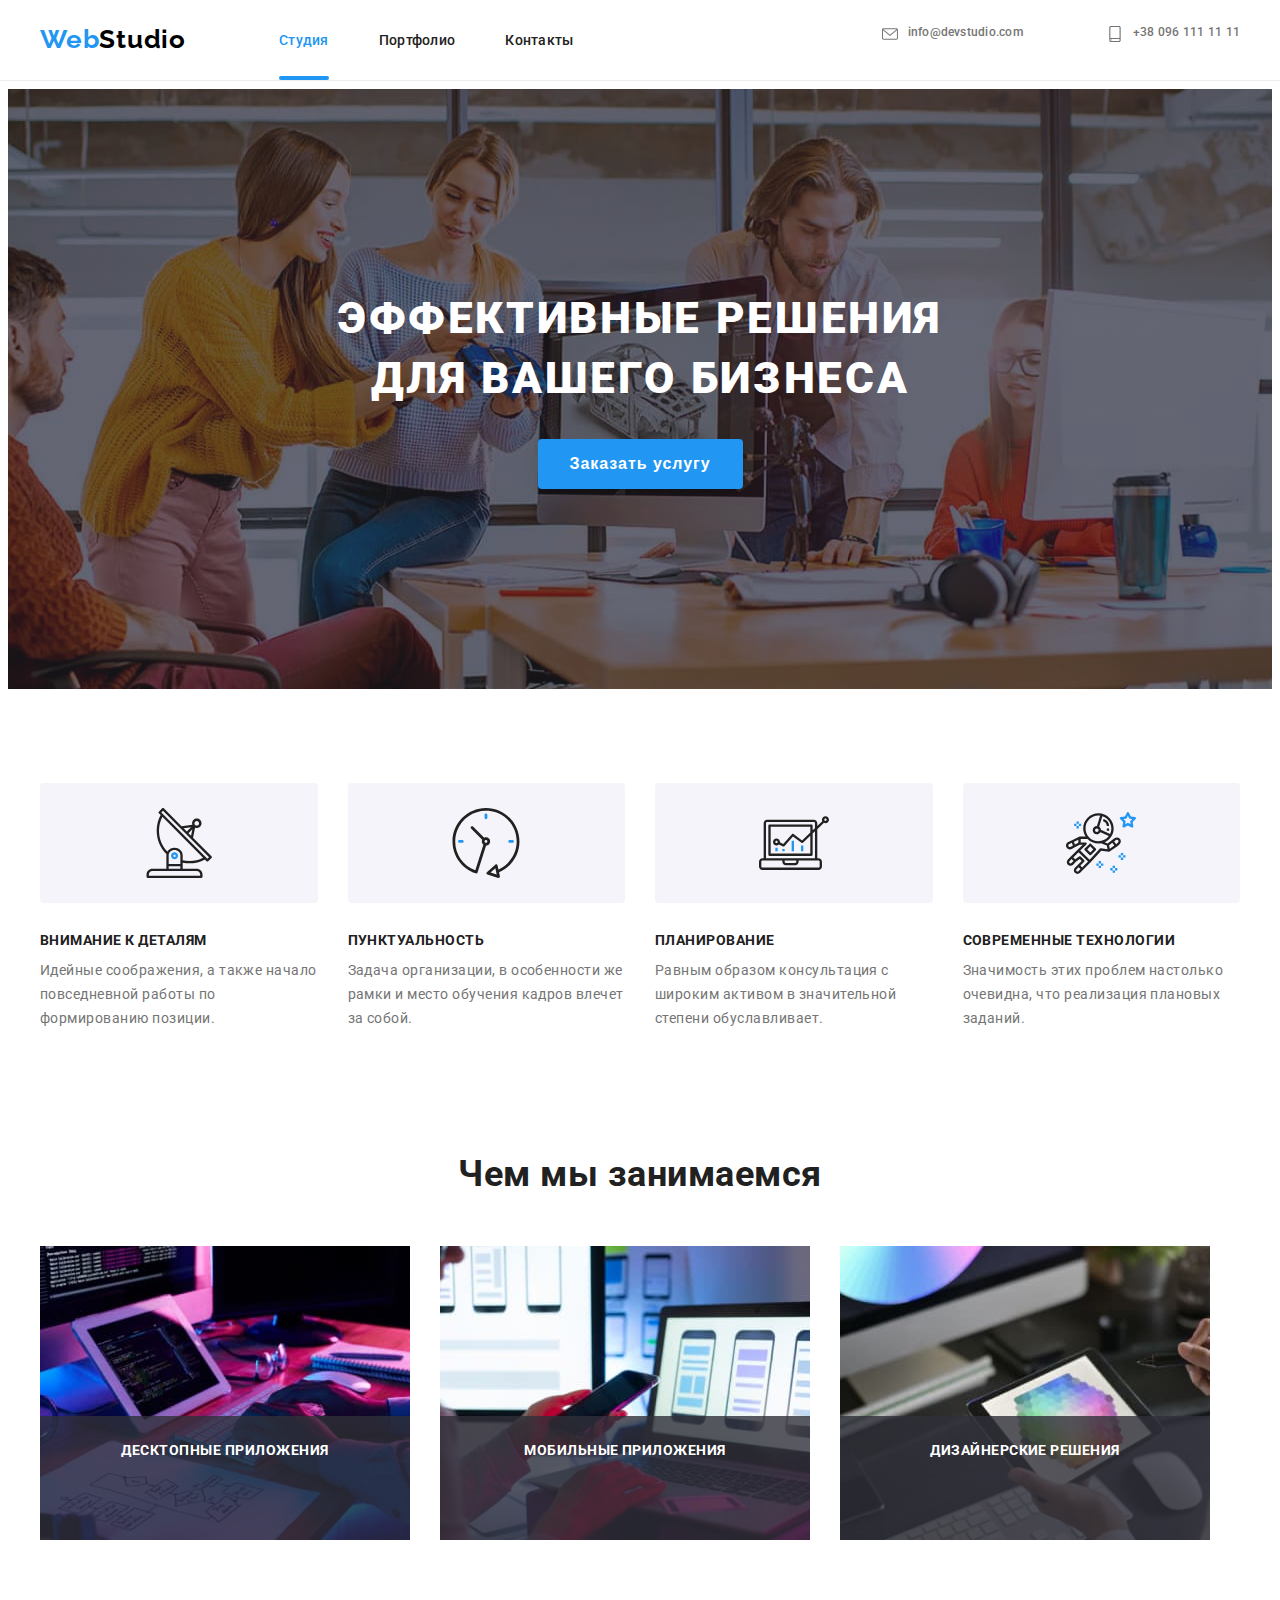
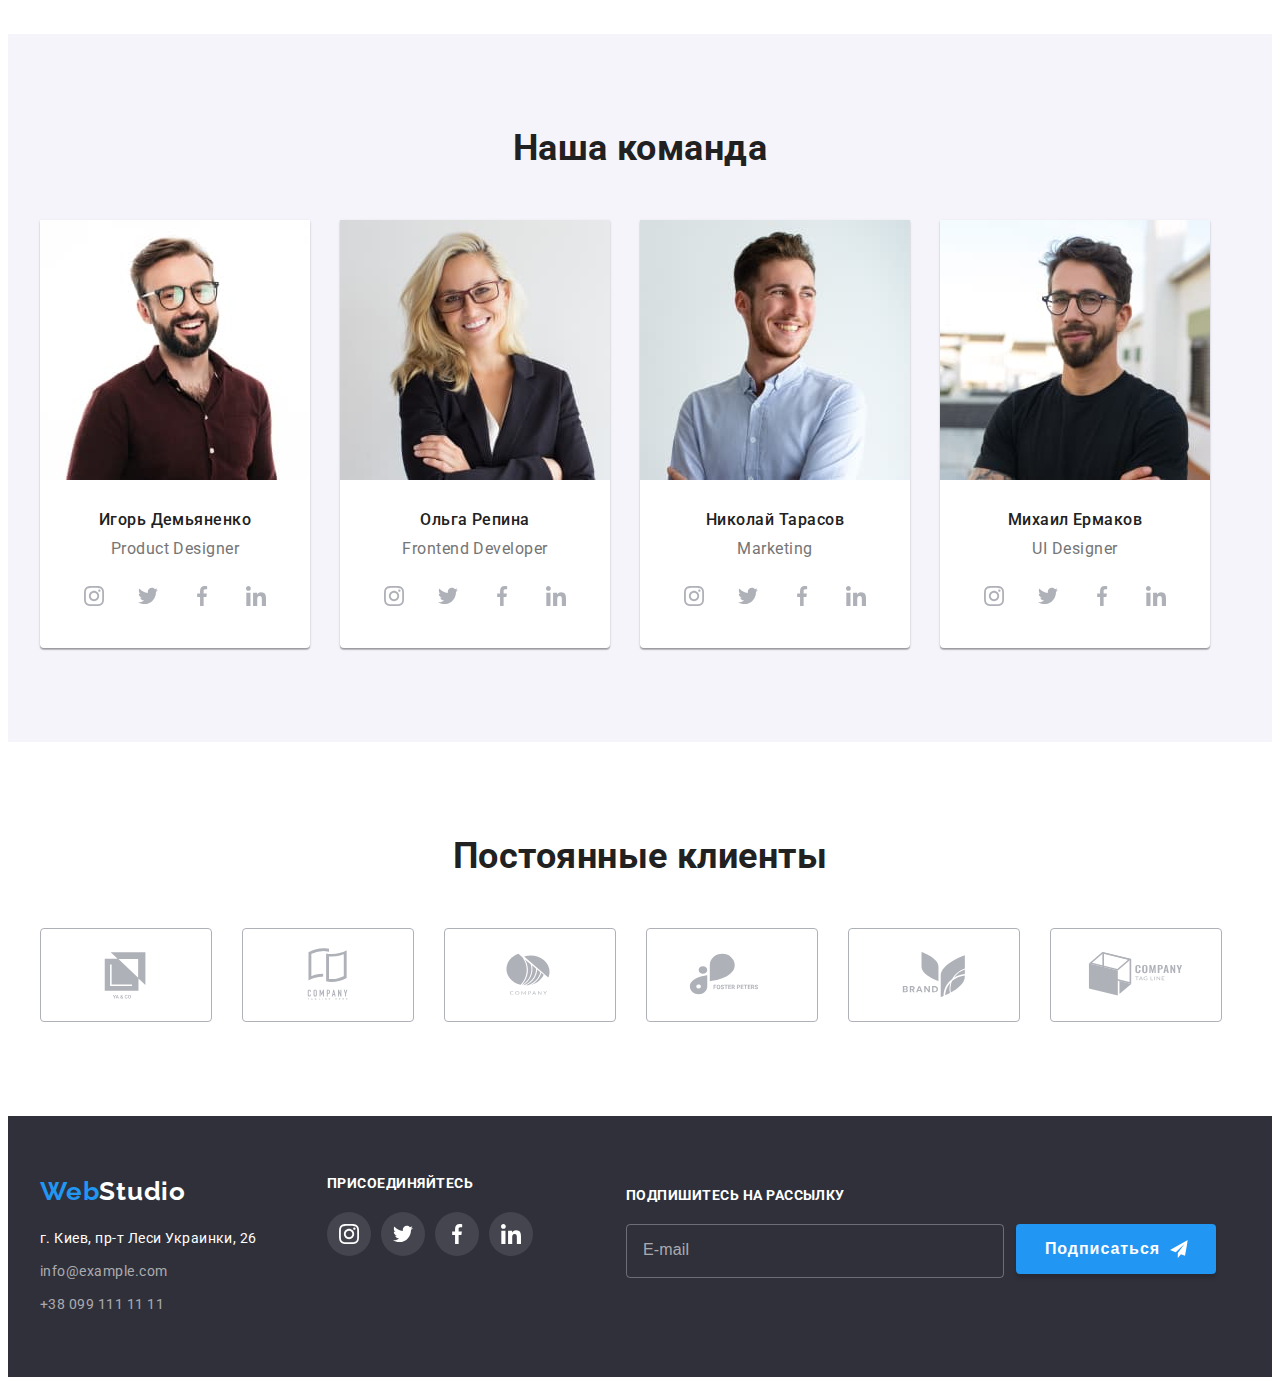
==== commit 755c7e5c: "Финиш!!!" ====
--- a/index.html
+++ b/index.html
@@ -192,19 +192,46 @@
                 <h2 class="work-title">Чем мы занимаемся</h2>
                 <ul class="work__list">
                     <li class="work__item">
-                        <img src="images/kod.jpg" Alt="Программист набирает текст" width="370">
+
+                        <img
+                            srcset="
+                                ./images/desktop/box-1-1200@1x.jpeg 1x,
+                                ./images/desktop/box-1-1200@2x.jpeg 2x"
+                            src="./images/desktop/box-1-1200@1x.jpeg"
+                            alt="Программист набирает текст"
+                            width="370"
+                        >
+
                         <div class="work__box">
                             <p class="work__text">ДЕСКТОПНЫЕ ПРИЛОЖЕНИЯ</p>
                         </div>
                     </li>
                     <li class="work__item">
-                        <img src="images/klava.jpg" Alt="Макеты телефонов" width="370">
+
+                        <img
+                            srcset="
+                                ./images/desktop/box-2-1200@1x.jpeg 1x,
+                                ./images/desktop/box-2-1200@2x.jpeg 2x"
+                            src="./images/desktop/box-2-1200@1x.jpeg"
+                            alt="Макеты телефонов"
+                            width="370"
+                        >
+
                         <div class="work__box">
                             <p class="work__text">МОБИЛЬНЫЕ ПРИЛОЖЕНИЯ</p>
                         </div>
                     </li>
                     <li class="work__item">
-                        <img src="images/ris.jpg" Alt="Выбор цвета дизайнером" width="370">
+
+                        <img
+                            srcset="
+                                ./images/desktop/box-3-1200@1x.jpeg 1x,
+                                ./images/desktop/box-3-1200@2x.jpeg 2x"
+                            src="./images/desktop/box-3-1200@1x.jpeg"
+                            alt="Выбор цвета дизайнером"
+                            width="370"
+                        >
+
                         <div class="work__box">
                             <p class="work__text">ДИЗАЙНЕРСКИЕ РЕШЕНИЯ </p>
                         </div>
@@ -220,7 +247,26 @@
                 <h2 class="team-title">Наша команда</h2>
                 <ul class="team__list">
                     <li class="team__item">
-                        <img src="images/men.jpg" Alt="Дизайнер" width="270">
+
+                        <picture>
+                            <source srcset="
+                                        ./images/mobile/team-1-480@1x.jpeg 1x,
+                                        ./images/mobile/team-1-480@2x.jpeg 2x"
+                                    media="(max-width: 767px)">
+                            <source srcset="
+                                        ./images/tablet/team-1-768@1x.jpeg 1x,
+                                        ./images/tablet/team-1-768@2x.jpeg 2x"
+                                    media="(min-width: 768px) and (max-width: 1199px)">
+                            <source srcset="
+                                        ./images/desktop/team-1-1200@1x.jpeg 1x,
+                                        ./images/desktop/team-1-1200@2x.jpeg 2x"
+                                    media="(min-width: 1200px)">
+
+                            <img src="./images/mobile/team-1-480@1x.jpeg"
+                                 alt="Дизайнер"
+                                 width="270">
+                        </picture>
+
                         <h4 class="team__name">Игорь Демьяненко</h4>
                         <p class="team__position">Product Designer</p>
                         <ul class="networks">
@@ -256,7 +302,26 @@
 
                     </li>
                     <li class="team__item">
-                        <img src="images/jen.jpg" Alt="Фронтенд разработчик" width="270">
+
+                        <picture>
+                            <source srcset="
+                                        ./images/mobile/team-2-480@1x.jpeg 1x,
+                                        ./images/mobile/team-2-480@2x.jpeg 2x"
+                                    media="(max-width: 767px)">
+                            <source srcset="
+                                        ./images/tablet/team-2-768@1x.jpeg 1x,
+                                        ./images/tablet/team-2-768@2x.jpeg 2x"
+                                    media="(min-width: 768px) and (max-width: 1199px)">
+                            <source srcset="
+                                        ./images/desktop/team-2-1200@1x.jpeg 1x,
+                                        ./images/desktop/team-2-1200@2x.jpeg 2x"
+                                    media="(min-width: 1200px)">
+
+                            <img src="./images/mobile/team-2-480@1x.jpeg"
+                                 alt="Фронтенд разработчик"
+                                 width="270">
+                        </picture>
+                        
                         <h4 class="team__name">Ольга Репина</h4>
                         <p class="team__position">Frontend Developer</p>
                         <ul class="networks">
@@ -291,7 +356,26 @@
                         </ul>
                     </li>
                     <li class="team__item">
-                        <img src="images/mun.jpg" Alt="Маркетолог" width="270">
+
+                        <picture>
+                            <source srcset="
+                                        ./images/mobile/team-3-480@1x.jpeg 1x,
+                                        ./images/mobile/team-3-480@2x.jpeg 2x"
+                                    media="(max-width: 767px)">
+                            <source srcset="
+                                        ./images/tablet/team-3-768@1x.jpeg 1x,
+                                        ./images/tablet/team-3-768@2x.jpeg 2x"
+                                    media="(min-width: 768px) and (max-width: 1199px)">
+                            <source srcset="
+                                        ./images/desktop/team-3-1200@1x.jpeg 1x,
+                                        ./images/desktop/team-3-1200@2x.jpeg 2x"
+                                    media="(min-width: 1200px)">
+
+                            <img src="./images/mobile/team-3-480@1x.jpeg"
+                                 alt="Маркетолог"
+                                 width="270">
+                        </picture>
+
                         <h4 class="team__name">Николай Тарасов</h4>
                         <p class="team__position">Marketing</p>
                         <ul class="networks">
@@ -326,7 +410,26 @@
                         </ul>
                     </li>
                     <li class="team__item">
-                        <img src="images/end.jpg" Alt="Дизайнер интерфейса" width="270">
+
+                        <picture>
+                            <source srcset="
+                                        ./images/mobile/team-4-480@1x.jpeg 1x,
+                                        ./images/mobile/team-4-480@2x.jpeg 2x"
+                                    media="(max-width: 767px)">
+                            <source srcset="
+                                        ./images/tablet/team-4-768@1x.jpeg 1x,
+                                        ./images/tablet/team-4-768@2x.jpeg 2x"
+                                    media="(min-width: 768px) and (max-width: 1199px)">
+                            <source srcset="
+                                        ./images/desktop/team-4-1200@1x.jpeg 1x,
+                                        ./images/desktop/team-4-1200@2x.jpeg 2x"
+                                    media="(min-width: 1200px)">
+
+                            <img src="./images/mobile/team-4-480@1x.jpeg"
+                                 alt="Дизайнер интерфейса"
+                                 width="270">
+                        </picture>
+
                         <h4 class="team__name">Михаил Ермаков</h4>
                         <p class="team__position">UI Designer</p>
                         <ul class="networks">
@@ -499,8 +602,52 @@
                 <use href="./images/icons.svg#close"></use>
             </svg>
         </button>
+
+        <div>
+            <ul class="mob-nav">          
+                <li class="mob-nav__item">
+                    <a href="index.html" class="mob-nav__link mob-nav__link--current">Студия</a>
+                </li>
+                <li class="mob-nav__item">
+                    <a href="portfolio.html" class="mob-nav__link">Портфолио</a>
+                </li>
+                <li class="mob-nav__item">
+                    <a href="#contact" class="mob-nav__link">Контакты</a>
+                </li>
+            </ul>
+        </div>
+        <div>
+            <ul class="mob-contacts">
+                <li class="mob-contacts__item">
+                    <a href="tel:+380961111111" class="mob-contacts__mail">
+                        +38 096 111 11 11
+                    </a>
+                </li>
+                <li class="mob-contacts__item">
+                    <a href="mailto:info@devstudio.com" class="mob-contacts__phone">
+                        info@devstudio.com
+                    </a>
+                </li>
+            </ul>
+        </div> 
+        <div>
+            <ul class="mob-link">
+                <li class="mob-link_item">
+                    <a href="Instagram">Instagram</a>
+                </li>
+                <li class="mob-link_item">
+                    <a href="Twitter">Twitter</a>
+                </li>
+                <li class="mob-link_item">
+                    <a href="Facebook">Facebook</a>
+                </li>
+                <li class="mob-link_item">
+                    <a href="LinkedIn">LinkedIn</a>
+                </li>
+            </ul>     
+        </div> 
+
     </div>
-
 
     <script>
         const { height:pageHeaderHeight } = document
--- a/css/main.min.css
+++ b/css/main.min.css
@@ -1 +1 @@
-:root{--basic-color: #757575;--secondary-color: #212121;--accent-color: #2196f3;--background-color: #ffffff;--second-color: #2f303a;--grey-color: #f5f4fa}body{padding-top:80px;background-color:var(--background-color);color:var(--basic-color);font-family:"Roboto",sans-serif;letter-spacing:.03em;text-decoration:none}a{text-decoration:none;color:inherit}ul{list-style:none;padding:0;margin:0}h1,h2,h3,h4,p{margin:0}section{padding-top:94px;padding-bottom:94px}@media screen and (max-width: 1199px){section{padding-top:60px;padding-bottom:60px}}::-webkit-input-placeholder{font-size:14px;line-height:1.14;letter-spacing:.01em;color:rgba(117,117,117,.5)}::-moz-placeholder{font-size:14px;line-height:1.14;letter-spacing:.01em;color:rgba(117,117,117,.5)}:-ms-input-placeholder{font-size:14px;line-height:1.14;letter-spacing:.01em;color:rgba(117,117,117,.5)}::-ms-input-placeholder{font-size:14px;line-height:1.14;letter-spacing:.01em;color:rgba(117,117,117,.5)}::placeholder{font-size:14px;line-height:1.14;letter-spacing:.01em;color:rgba(117,117,117,.5)}img{display:block;width:100%;height:auto}.container{width:100%;padding-right:15px;padding-left:15px;margin-left:auto;margin-right:auto}@media screen and (min-width: 480px){.container{width:480px}}@media screen and (min-width: 768px){.container{width:768px}}@media screen and (min-width: 1200px){.container{width:1200px}}.logo{font-family:"Raleway",sans-serif;font-weight:700;letter-spacing:.03em;color:#000}@media screen and (max-width: 767px){.logo{font-size:24px;line-height:1.16}}@media screen and (min-width: 768px)and (max-width: 1199px){.logo{margin-right:88px;font-size:24px;line-height:1.16}}@media screen and (min-width: 1200px){.logo{margin-right:93px;font-size:26px;line-height:1.19}}.logo-item{color:var(--accent-color)}.logo-footer{margin:0px;color:var(--background-color)}.main-btn{display:inline-block;border-radius:4px;padding:10px 32px;min-width:200px;min-height:50px;background:var(--accent-color);-webkit-box-shadow:0px 4px 4px rgba(0,0,0,.15);box-shadow:0px 4px 4px rgba(0,0,0,.15);border:var(--accent-color);cursor:pointer;color:var(--background-color);font-weight:700;font-size:16px;line-height:1.88;letter-spacing:.06em;-webkit-transition:background-color 250ms cubic-bezier(0.4, 0, 0.2, 1),color 250ms cubic-bezier(0.4, 0, 0.2, 1);transition:background-color 250ms cubic-bezier(0.4, 0, 0.2, 1),color 250ms cubic-bezier(0.4, 0, 0.2, 1)}.main-btn:hover,.main-btn:focus{background-color:var(--background-color);color:var(--accent-color)}header{position:fixed;width:100%;background:var(--background-color);top:0;left:0;border-bottom:1px solid #ececec;z-index:9}@media screen and (min-width: 480px){header{padding-top:10px;padding-bottom:10px}}@media screen and (min-width: 768px)and (max-width: 1199px){header{padding-top:21px;padding-bottom:21px}}@media screen and (min-width: 1200px){header{padding-top:24px;padding-bottom:25px}}@media screen and (max-width: 767px){.header{position:relative;display:-webkit-box;display:-ms-flexbox;display:flex;-webkit-box-align:center;-ms-flex-align:center;align-items:center}}@media screen and (min-width: 768px){.header{display:-webkit-box;display:-ms-flexbox;display:flex;-webkit-box-align:center;-ms-flex-align:center;align-items:center}}.nav{display:-webkit-box;display:-ms-flexbox;display:flex}@media screen and (max-width: 767px){.nav{display:none}}@media screen and (max-width: 767px){.contacts{display:none}}@media screen and (min-width: 1200px){.contacts{display:-webkit-box;display:-ms-flexbox;display:flex;margin-left:auto}}.nav__item:not(:last-child){margin-right:50px}.contacts__item:not(:last-child){margin-right:50px}@media screen and (min-width: 768px){.contacts__item:not(:last-child){margin-right:0px;margin-left:84px;margin-bottom:10px}}@media screen and (min-width: 768px){.contacts__item{margin-left:84px}}.nav__link{position:relative;padding-top:32px;padding-bottom:32px;font-weight:500;font-size:14px;line-height:1.14;letter-spacing:.02em;color:var(--secondary-color);-webkit-transition:color 250ms cubic-bezier(0.4, 0, 0.2, 1);transition:color 250ms cubic-bezier(0.4, 0, 0.2, 1)}.nav__link:hover,.nav__link:focus{color:var(--accent-color)}.nav__link--current{color:var(--accent-color)}.nav__link--current::after{content:" ";position:absolute;left:0px;bottom:0px;width:100%;height:4px;background:var(--accent-color);border-radius:2px}@media screen and (min-width: 768px)and (max-width: 1199px){.nav__link--current::after{bottom:-2px}}.contacts__link{display:-webkit-box;display:-ms-flexbox;display:flex;font-weight:500;font-size:14px;line-height:1.14;letter-spacing:.02em;color:var(--basic-color);fill:var(--basic-color);-webkit-transition:fill 250ms cubic-bezier(0.4, 0, 0.2, 1),color 250ms cubic-bezier(0.4, 0, 0.2, 1);transition:fill 250ms cubic-bezier(0.4, 0, 0.2, 1),color 250ms cubic-bezier(0.4, 0, 0.2, 1)}.contacts__link:hover,.contacts__link:focus{color:var(--accent-color);fill:var(--accent-color)}@media screen and (min-width: 768px){.contacts__link{font-size:12px;line-height:1.16}}.contacts__icon{margin-right:10px}.hero{padding-top:200px;padding-bottom:200px;text-align:center}@media screen and (max-width: 1199px){.hero{padding-top:118px;padding-bottom:118px}}.hero-title{margin-bottom:30px;font-weight:900;font-size:44px;line-height:1.36;letter-spacing:.06em;text-transform:uppercase;color:var(--background-color)}@media screen and (max-width: 1199px){.hero-title{font-size:26px;line-height:1.61}}.main-background{max-width:1600px;max-height:600px;margin-left:auto;margin-right:auto;background:#c4c4c4;background-image:-webkit-gradient(linear, left top, right top, from(rgba(47, 48, 58, 0.4)), to(rgba(47, 48, 58, 0.4))),url("../images/Img.jpeg");background-image:linear-gradient(to right, rgba(47, 48, 58, 0.4), rgba(47, 48, 58, 0.4)),url("../images/Img.jpeg");background-repeat:no-repeat;background-position:center;background-size:cover}.backdrop{position:fixed;top:0;left:0;width:100%;height:100%;background:rgba(0,0,0,.2);opacity:1;-webkit-transition:opacity 250ms cubic-bezier(0.4, 0, 0.2, 1);transition:opacity 250ms cubic-bezier(0.4, 0, 0.2, 1);z-index:10}.backdrop.is-hidden{opacity:0;pointer-events:none}.modal{position:absolute;top:50%;left:50%;padding:40px;-webkit-transform:translate(-50%, -50%);transform:translate(-50%, -50%);min-width:528px;min-height:581px;background:var(--background-color);-webkit-box-shadow:0px 1px 3px rgba(0,0,0,.12),0px 1px 1px rgba(0,0,0,.14),0px 2px 1px rgba(0,0,0,.2);box-shadow:0px 1px 3px rgba(0,0,0,.12),0px 1px 1px rgba(0,0,0,.14),0px 2px 1px rgba(0,0,0,.2);border-radius:4px}@media screen and (max-width: 1199px){.modal{min-width:450px}}.modal-btn{position:absolute;display:-webkit-box;display:-ms-flexbox;display:flex;-webkit-box-align:center;-ms-flex-align:center;align-items:center;-webkit-box-pack:center;-ms-flex-pack:center;justify-content:center;padding:0px;top:8px;right:8px;width:30px;height:30px;border:none;background:var(--background-color);cursor:pointer;-webkit-transition:fill 250ms cubic-bezier(0.4, 0, 0.2, 1);transition:fill 250ms cubic-bezier(0.4, 0, 0.2, 1)}.modal-btn:hover,.modal-btn:focus{fill:var(--accent-color)}.modal-title{margin-bottom:30px;margin-top:0px;font-weight:700;font-size:20px;line-height:1.15;text-align:center;letter-spacing:.03em;color:var(--secondary-color)}@media screen and (max-width: 1199px){.modal-title{line-height:1.5}}.form{width:100%}.form__label{position:relative;display:-webkit-box;display:-ms-flexbox;display:flex;-webkit-box-orient:vertical;-webkit-box-direction:normal;-ms-flex-direction:column;flex-direction:column;margin-bottom:28px;-webkit-transition:fill 250ms cubic-bezier(0.4, 0, 0.2, 1);transition:fill 250ms cubic-bezier(0.4, 0, 0.2, 1)}.form__label:hover,.form__label:focus{fill:var(--accent-color)}.label-comment{margin-bottom:20px}.form__text{position:absolute;top:-18px;width:25px;height:14px;font-size:12px;line-height:1.16;letter-spacing:.01em;color:var(--basic-color)}.form__input{outline:none;height:40px;padding:12px;padding-left:42px;border:1px solid rgba(33,33,33,.2);border-radius:4px;cursor:pointer;-webkit-transition:border 250ms cubic-bezier(0.4, 0, 0.2, 1);transition:border 250ms cubic-bezier(0.4, 0, 0.2, 1)}.form__input:hover,.form__input:focus{border:1px solid var(--accent-color)}.form__item{position:absolute;-webkit-transform:translateY(50%);transform:translateY(50%);left:12px}.form__item:focus~.form__item{fill:var(--accent-color)}textarea{outline:none;border:1px solid rgba(33,33,33,.2);border-radius:4px;padding:12px 16px;width:100%;min-height:120px;resize:none}textarea:hover,textarea:focus{border:1px solid var(--accent-color)}.checkbox{display:-webkit-box;display:-ms-flexbox;display:flex;-webkit-box-align:center;-ms-flex-align:center;align-items:center;-webkit-box-pack:center;-ms-flex-pack:center;justify-content:center;margin-bottom:30px}.checkbox__agreement{font-size:14px;line-height:1.71;letter-spacing:.03em;color:var(--basic-color)}@media screen and (max-width: 1199px){.checkbox__agreement{font-weight:400;font-size:12px;line-height:1.16}}.checkbox__input{position:absolute;width:1px;height:1px;margin:-1px;border:0px;padding:0px;clip:rect(0 0 0 0);overflow:hidden}.checkbox__input:checked+.checkbox__item{border-color:var(--accent-color);background-color:var(--accent-color);background-origin:border-box;-webkit-transition:background-color 250ms cubic-bezier(0.4, 0, 0.2, 1);transition:background-color 250ms cubic-bezier(0.4, 0, 0.2, 1)}.checkbox__item{display:-webkit-box;display:-ms-flexbox;display:flex;width:16px;height:15px;margin-right:7px;-webkit-box-align:center;-ms-flex-align:center;align-items:center;border:solid 2px var(--secondary-color);border-radius:2px}.checkbox__link{position:relative;color:var(--accent-color)}.checkbox__link:after{content:" ";position:absolute;left:0px;bottom:1px;width:100%;height:1px;background:var(--accent-color)}.hidden-title{display:none}.advantage__list{display:-webkit-box;display:-ms-flexbox;display:flex}@media screen and (max-width: 767px){.advantage__list{-ms-flex-wrap:wrap;flex-wrap:wrap;-webkit-box-pack:center;-ms-flex-pack:center;justify-content:center}}@media screen and (min-width: 768px)and (max-width: 1199px){.advantage__list{-ms-flex-wrap:wrap;flex-wrap:wrap;-webkit-box-pack:center;-ms-flex-pack:center;justify-content:center;margin:-15px}}@media screen and (min-width: 480px){.advantage__item{margin-bottom:30px}}@media screen and (min-width: 768px)and (max-width: 1199px){.advantage__item{width:354px;margin:15px}}@media screen and (min-width: 1200px){.advantage__item{width:calc((100% - 90px)/4)}}@media screen and (min-width: 1200px){.advantage__item:not(:last-child){margin-right:30px}}.skills__box{display:-webkit-box;display:-ms-flexbox;display:flex;background:var(--grey-color);border-radius:4px;margin-bottom:30px;height:120px;-webkit-box-align:center;-ms-flex-align:center;align-items:center;-webkit-box-pack:center;-ms-flex-pack:center;justify-content:center}.advantage-name{margin-bottom:10px;font-weight:700;font-size:14px;line-height:1.14;text-transform:uppercase;color:var(--secondary-color)}@media screen and (min-width: 480px)and (max-width: 767px){.advantage-name{text-align:center}}.advantage-text{font-size:14px;line-height:1.71;color:var(--basic-color)}.work{padding-top:0px}@media screen and (max-width: 1199px){.work{display:none}}.work-title{margin-bottom:50px;font-weight:700;font-size:36px;line-height:1.16;text-align:center;color:var(--secondary-color)}.work__list{display:-webkit-box;display:-ms-flexbox;display:flex}.work__list img{display:block}.work__item{position:relative;display:inline}.work__item:not(:last-child){margin-right:30px}.work__box{position:absolute;bottom:0;padding-top:27px;padding-bottom:27px;width:100%;min-height:70px;background:rgba(47,48,58,.8)}.work__text{font-size:14px;font-weight:700;line-height:1.14;text-align:center;color:var(--background-color)}.team{text-align:center;background-color:var(--grey-color)}.team-title{margin-bottom:50px;font-weight:700;font-size:36px;line-height:1.16;color:var(--secondary-color)}@media screen and (max-width: 1199px){.team-title{margin-bottom:30px;font-size:28px;line-height:1.17}}@media screen and (min-width: 1200px){.team__list{display:-webkit-box;display:-ms-flexbox;display:flex}}@media screen and (min-width: 768px)and (max-width: 1199px){.team__list{display:-webkit-box;display:-ms-flexbox;display:flex;-ms-flex-wrap:wrap;flex-wrap:wrap;margin:-15px}}.team__item{padding-bottom:30px;background:var(--background-color);-webkit-box-shadow:0px 1px 3px rgba(0,0,0,.12),0px 1px 1px rgba(0,0,0,.14),0px 2px 1px rgba(0,0,0,.2);box-shadow:0px 1px 3px rgba(0,0,0,.12),0px 1px 1px rgba(0,0,0,.14),0px 2px 1px rgba(0,0,0,.2);border-radius:0px 0px 4px 4px}@media screen and (max-width: 1199px){.team__item{margin-bottom:30px;padding-bottom:24px}}@media screen and (min-width: 768px)and (max-width: 1199px){.team__item{margin:15px;width:354px}}@media screen and (min-width: 1200px){.team__item:not(:last-child){margin-right:30px}}.team__name{margin-top:30px;font-weight:500;font-size:16px;line-height:1.19;text-align:center;color:var(--secondary-color)}.team__position{margin-top:10px;margin-bottom:16px;font-size:16px;line-height:1.19;text-align:center;color:var(--basic-color)}.networks{display:-webkit-box;display:-ms-flexbox;display:flex;-webkit-box-pack:center;-ms-flex-pack:center;justify-content:center}.networks__link{display:-webkit-box;display:-ms-flexbox;display:flex;-webkit-box-pack:center;-ms-flex-pack:center;justify-content:center;-webkit-box-align:center;-ms-flex-align:center;align-items:center;width:44px;height:44px;border-radius:50%;fill:#afb1b8;background:rgba(255,255,255,.1);-webkit-transition:background-color 250ms cubic-bezier(0.4, 0, 0.2, 1),fill 250ms cubic-bezier(0.4, 0, 0.2, 1);transition:background-color 250ms cubic-bezier(0.4, 0, 0.2, 1),fill 250ms cubic-bezier(0.4, 0, 0.2, 1)}.networks__link:hover,.networks__link:focus{background-color:var(--accent-color);fill:var(--background-color)}.networks__item:not(:last-child){margin-right:10px}.clients-title{margin-bottom:50px;font-weight:700;font-size:36px;line-height:1.16;text-align:center;color:var(--secondary-color)}@media screen and (max-width: 1199px){.clients-title{margin-bottom:30px;font-size:28px;line-height:1.17}}.client__list{display:-webkit-box;display:-ms-flexbox;display:flex}@media screen and (max-width: 1199px){.client__list{-ms-flex-wrap:wrap;flex-wrap:wrap;-webkit-box-pack:center;-ms-flex-pack:center;justify-content:center;margin:-15px}}@media screen and (max-width: 1199px){.client__item{margin:15px}}@media screen and (min-width: 1200px){.client__item:not(:last-child){margin-right:30px}}.client__link{display:-webkit-box;display:-ms-flexbox;display:flex;-webkit-box-pack:center;-ms-flex-pack:center;justify-content:center;-webkit-box-align:center;-ms-flex-align:center;align-items:center;width:170px;height:92px;border:1px solid #afb1b8;border-radius:4px;fill:#afb1b8;-webkit-transition:border-color 250ms cubic-bezier(0.4, 0, 0.2, 1),fill 250ms cubic-bezier(0.4, 0, 0.2, 1);transition:border-color 250ms cubic-bezier(0.4, 0, 0.2, 1),fill 250ms cubic-bezier(0.4, 0, 0.2, 1)}.client__link :hover,.client__link :focus{border-color:var(--accent-color);fill:var(--accent-color)}@media screen and (max-width: 767px){.client__link{width:210px}}@media screen and (min-width: 768px)and (max-width: 1199px){.client__link{width:226px}}.footer{padding-top:60px;padding-bottom:60px;background:var(--second-color)}@media screen and (min-width: 1200px){.footer-box{display:-webkit-box;display:-ms-flexbox;display:flex;-webkit-box-align:baseline;-ms-flex-align:baseline;align-items:baseline}}@media screen and (min-width: 768px)and (max-width: 1199px){.tablet-box{display:-webkit-box;display:-ms-flexbox;display:flex;text-align:center;-ms-flex-pack:distribute;justify-content:space-around;margin-bottom:60px}}@media screen and (min-width: 1200px){.tablet-box{display:-webkit-box;display:-ms-flexbox;display:flex}}@media screen and (max-width: 767px){.footer-address{text-align:center}}.office__link{font-style:normal;font-size:14px;line-height:1.71;color:rgba(255,255,255,.6);-webkit-transition:color 250ms cubic-bezier(0.4, 0, 0.2, 1);transition:color 250ms cubic-bezier(0.4, 0, 0.2, 1)}.office__link:hover,.office__link:focus{color:var(--accent-color)}.office__list{margin-top:20px}.office__item:not(:first-child){margin-top:9px}.office__address{font-style:normal;font-size:14px;line-height:1.71;color:var(--background-color);-webkit-transition:color 250ms cubic-bezier(0.4, 0, 0.2, 1);transition:color 250ms cubic-bezier(0.4, 0, 0.2, 1)}.office__address:hover,.office__address:focus{color:var(--accent-color)}.community{margin-left:70px}@media screen and (max-width: 767px){.community{text-align:center;margin:0;margin-top:60px;margin-bottom:60px}}.subscribe-title{margin-bottom:20px;font-weight:700;font-size:14px;line-height:1.14;text-transform:uppercase;color:var(--background-color)}.footer-link{fill:var(--background-color)}.subscribe-box{margin-left:93px}@media screen and (max-width: 1199px){.subscribe-box{text-align:center;margin:0px}}@media screen and (min-width: 1200px){.subscribe{display:-webkit-box;display:-ms-flexbox;display:flex;min-width:570px}}.subscribe__input{height:50px;padding-left:16px;color:var(--background-color);background:rgba(0,0,0,0);outline:none;border:1px solid;border-color:rgba(255,255,255,.3);border-radius:4px}.subscribe__input::-webkit-input-placeholder{font-size:16px;line-height:1.25;color:rgba(255,255,255,.6)}.subscribe__input::-moz-placeholder{font-size:16px;line-height:1.25;color:rgba(255,255,255,.6)}.subscribe__input:-ms-input-placeholder{font-size:16px;line-height:1.25;color:rgba(255,255,255,.6)}.subscribe__input::-ms-input-placeholder{font-size:16px;line-height:1.25;color:rgba(255,255,255,.6)}.subscribe__input::placeholder{font-size:16px;line-height:1.25;color:rgba(255,255,255,.6)}@media screen and (min-width: 480px){.subscribe__input{width:450px}}@media screen and (min-width: 1200px){.subscribe__input{width:358px}}.subscribe-btn{display:-webkit-box;display:-ms-flexbox;display:flex;margin-left:12px;width:200px;height:50px;padding:10px 28px 10px 29px;font-weight:700;font-size:16px;line-height:1.88;-webkit-box-align:center;-ms-flex-align:center;align-items:center;text-align:center;letter-spacing:.06em;color:var(--background-color);fill:var(--background-color);background:var(--accent-color);-webkit-box-shadow:0px 4px 4px rgba(0,0,0,.15);box-shadow:0px 4px 4px rgba(0,0,0,.15);border-radius:4px;border:none;-webkit-transition:background-color 250ms cubic-bezier(0.4, 0, 0.2, 1),color 250ms cubic-bezier(0.4, 0, 0.2, 1),fill 250ms cubic-bezier(0.4, 0, 0.2, 1);transition:background-color 250ms cubic-bezier(0.4, 0, 0.2, 1),color 250ms cubic-bezier(0.4, 0, 0.2, 1),fill 250ms cubic-bezier(0.4, 0, 0.2, 1)}@media screen and (max-width: 1199px){.subscribe-btn{margin:auto;margin-top:20px}}.subscribe-btn:hover,.subscribe-btn:focus{background-color:var(--background-color);color:var(--accent-color);fill:var(--accent-color)}.subscribe-icon{margin-left:10px}@media screen and (min-width: 480px){.filter{margin-bottom:40px}}@media screen and (min-width: 768px){.filter{display:-webkit-box;display:-ms-flexbox;display:flex;-webkit-box-pack:center;-ms-flex-pack:center;justify-content:center;margin-bottom:30px}}@media screen and (min-width: 1200px){.filter{margin-bottom:50px}}@media screen and (max-width: 767px){.filter-item{display:inline-block;margin-bottom:15px}}.filter-item:not(:last-child){margin-right:8px}.filter-btn{padding:6px 22px;-webkit-box-shadow:0px 3px 1px rgba(0,0,0,.1),0px 1px 2px rgba(0,0,0,.08),0px 2px 2px rgba(0,0,0,.12);box-shadow:0px 3px 1px rgba(0,0,0,.1),0px 1px 2px rgba(0,0,0,.08),0px 2px 2px rgba(0,0,0,.12);background:var(--grey-color);border-radius:4px;border:rgba(0,0,0,0);cursor:pointer;font-family:"Roboto",sans-serif;color:var(--secondary-color);font-weight:500;font-size:16px;line-height:1.62;letter-spacing:.03em;text-align:center;-webkit-transition:background-color 250ms cubic-bezier(0.4, 0, 0.2, 1),color 250ms cubic-bezier(0.4, 0, 0.2, 1);transition:background-color 250ms cubic-bezier(0.4, 0, 0.2, 1),color 250ms cubic-bezier(0.4, 0, 0.2, 1)}.filter-btn:hover,.filter-btn:focus{background-color:var(--accent-color);color:var(--background-color)}.hidden-title{display:none}@media screen and (min-width: 768px){.portfolio__list{display:-webkit-box;display:-ms-flexbox;display:flex;-ms-flex-wrap:wrap;flex-wrap:wrap;-webkit-box-pack:justify;-ms-flex-pack:justify;justify-content:space-between}}.portfolio__item{background:var(--background-color)}@media screen and (min-width: 480px){.portfolio__item{width:450px}}@media screen and (min-width: 768px){.portfolio__item{width:354px;margin-bottom:30px}}@media screen and (min-width: 1200px){.portfolio__item{width:calc((100% - 60px)/3);margin-right:30px;margin-bottom:30px}.portfolio__item:nth-child(3n){margin-right:0px}.portfolio__item:nth-last-child(-n+3){margin-bottom:0px}}.portfolio__item:hover{-webkit-box-shadow:0px 1px 1px rgba(0,0,0,.12),0px 4px 4px rgba(0,0,0,.06),1px 4px 6px rgba(0,0,0,.16);box-shadow:0px 1px 1px rgba(0,0,0,.12),0px 4px 4px rgba(0,0,0,.06),1px 4px 6px rgba(0,0,0,.16)}.portfolio__item img{display:block}.project__box{display:block;margin-top:0px;padding:20px 24px;background:var(--background-color);border-bottom:1px solid #eee;border-left:1px solid #eee;border-right:1px solid #eee}@media screen and (min-width: 768px)and (max-width: 1199px){.project__box{padding:20px 18px}}.project__title{margin-bottom:4px;font-weight:700;font-size:18px;line-height:2;letter-spacing:.06em;color:var(--secondary-color)}.project__text{font-size:16px;line-height:1.88;color:var(--basic-color)}.project__thumb{position:relative;overflow:hidden}.project__overlay{position:absolute;left:0px;bottom:0px;height:100%;width:100%;font-size:18px;line-height:1.56;padding:63px 24px;color:var(--background-color);background:var(--accent-color);-webkit-transform:translateY(100%);transform:translateY(100%);-webkit-transition:-webkit-transform 250ms cubic-bezier(0.4, 0, 0.2, 1);transition:-webkit-transform 250ms cubic-bezier(0.4, 0, 0.2, 1);transition:transform 250ms cubic-bezier(0.4, 0, 0.2, 1);transition:transform 250ms cubic-bezier(0.4, 0, 0.2, 1), -webkit-transform 250ms cubic-bezier(0.4, 0, 0.2, 1)}.portfolio__item:hover .project__overlay{-webkit-transform:translateY(0);transform:translateY(0)}.menu-btn{border:none;background-color:rgba(0,0,0,0);display:block;margin-left:auto;width:40px;height:40px;padding:0}.mob-menu{position:fixed;top:0;left:0;width:100%;height:100%;padding:48px 40px;-webkit-box-sizing:border-box;box-sizing:border-box;background:#fff;opacity:1;z-index:5;-webkit-transition:opacity 250ms cubic-bezier(0.4, 0, 0.2, 1);transition:opacity 250ms cubic-bezier(0.4, 0, 0.2, 1)}.mob-menu.is-hidden{opacity:0;pointer-events:none}/*# sourceMappingURL=main.min.css.map */+:root{--basic-color: #757575;--secondary-color: #212121;--accent-color: #2196f3;--background-color: #ffffff;--second-color: #2f303a;--grey-color: #f5f4fa}body{padding-top:80px;background-color:var(--background-color);color:var(--basic-color);font-family:"Roboto",sans-serif;letter-spacing:.03em;text-decoration:none}a{text-decoration:none;color:inherit}ul{list-style:none;padding:0;margin:0}h1,h2,h3,h4,p{margin:0}section{padding-top:94px;padding-bottom:94px}@media screen and (max-width: 1199px){section{padding-top:60px;padding-bottom:60px}}::-webkit-input-placeholder{font-size:14px;line-height:1.14;letter-spacing:.01em;color:rgba(117,117,117,.5)}::-moz-placeholder{font-size:14px;line-height:1.14;letter-spacing:.01em;color:rgba(117,117,117,.5)}:-ms-input-placeholder{font-size:14px;line-height:1.14;letter-spacing:.01em;color:rgba(117,117,117,.5)}::-ms-input-placeholder{font-size:14px;line-height:1.14;letter-spacing:.01em;color:rgba(117,117,117,.5)}::placeholder{font-size:14px;line-height:1.14;letter-spacing:.01em;color:rgba(117,117,117,.5)}img{display:block;width:100%;height:auto}.container{width:100%;padding-right:15px;padding-left:15px;margin-left:auto;margin-right:auto}@media screen and (min-width: 480px){.container{width:480px}}@media screen and (min-width: 768px){.container{width:768px}}@media screen and (min-width: 1200px){.container{width:1200px}}.logo{font-family:"Raleway",sans-serif;font-weight:700;letter-spacing:.03em;color:#000}@media screen and (max-width: 767px){.logo{font-size:24px;line-height:1.16}}@media screen and (min-width: 768px)and (max-width: 1199px){.logo{margin-right:88px;font-size:24px;line-height:1.16}}@media screen and (min-width: 1200px){.logo{margin-right:93px;font-size:26px;line-height:1.19}}.logo-item{color:var(--accent-color)}.logo-footer{margin:0px;color:var(--background-color)}.main-btn{display:inline-block;border-radius:4px;padding:10px 32px;min-width:200px;min-height:50px;background:var(--accent-color);-webkit-box-shadow:0px 4px 4px rgba(0,0,0,.15);box-shadow:0px 4px 4px rgba(0,0,0,.15);border:var(--accent-color);cursor:pointer;color:var(--background-color);font-weight:700;font-size:16px;line-height:1.88;letter-spacing:.06em;-webkit-transition:background-color 250ms cubic-bezier(0.4, 0, 0.2, 1),color 250ms cubic-bezier(0.4, 0, 0.2, 1);transition:background-color 250ms cubic-bezier(0.4, 0, 0.2, 1),color 250ms cubic-bezier(0.4, 0, 0.2, 1)}.main-btn:hover,.main-btn:focus{background-color:var(--background-color);color:var(--accent-color)}header{position:fixed;width:100%;background:var(--background-color);top:0;left:0;border-bottom:1px solid #ececec;z-index:9}@media screen and (min-width: 480px){header{padding-top:10px;padding-bottom:10px}}@media screen and (min-width: 768px)and (max-width: 1199px){header{padding-top:21px;padding-bottom:21px}}@media screen and (min-width: 1200px){header{padding-top:24px;padding-bottom:25px}}@media screen and (max-width: 767px){.header{position:relative;display:-webkit-box;display:-ms-flexbox;display:flex;-webkit-box-align:center;-ms-flex-align:center;align-items:center}}@media screen and (min-width: 768px){.header{display:-webkit-box;display:-ms-flexbox;display:flex;-webkit-box-align:center;-ms-flex-align:center;align-items:center}}.nav{display:-webkit-box;display:-ms-flexbox;display:flex}@media screen and (max-width: 767px){.nav{display:none}}@media screen and (max-width: 767px){.contacts{display:none}}@media screen and (min-width: 1200px){.contacts{display:-webkit-box;display:-ms-flexbox;display:flex;margin-left:auto}}.nav__item:not(:last-child){margin-right:50px}.contacts__item:not(:last-child){margin-right:50px}@media screen and (min-width: 768px){.contacts__item:not(:last-child){margin-right:0px;margin-left:84px;margin-bottom:10px}}@media screen and (min-width: 768px){.contacts__item{margin-left:84px}}.nav__link{position:relative;padding-top:32px;padding-bottom:32px;font-weight:500;font-size:14px;line-height:1.14;letter-spacing:.02em;color:var(--secondary-color);-webkit-transition:color 250ms cubic-bezier(0.4, 0, 0.2, 1);transition:color 250ms cubic-bezier(0.4, 0, 0.2, 1)}.nav__link:hover,.nav__link:focus{color:var(--accent-color)}.nav__link--current{color:var(--accent-color)}.nav__link--current::after{content:" ";position:absolute;left:0px;bottom:0px;width:100%;height:4px;background:var(--accent-color);border-radius:2px}@media screen and (min-width: 768px)and (max-width: 1199px){.nav__link--current::after{bottom:-2px}}.contacts__link{display:-webkit-box;display:-ms-flexbox;display:flex;font-weight:500;font-size:14px;line-height:1.14;letter-spacing:.02em;color:var(--basic-color);fill:var(--basic-color);-webkit-transition:fill 250ms cubic-bezier(0.4, 0, 0.2, 1),color 250ms cubic-bezier(0.4, 0, 0.2, 1);transition:fill 250ms cubic-bezier(0.4, 0, 0.2, 1),color 250ms cubic-bezier(0.4, 0, 0.2, 1)}.contacts__link:hover,.contacts__link:focus{color:var(--accent-color);fill:var(--accent-color)}@media screen and (min-width: 768px){.contacts__link{font-size:12px;line-height:1.16}}.contacts__icon{margin-right:10px}.hero{padding-top:200px;padding-bottom:200px;text-align:center}@media screen and (max-width: 1199px){.hero{padding-top:118px;padding-bottom:118px}}.hero-title{margin-bottom:30px;font-weight:900;font-size:44px;line-height:1.36;letter-spacing:.06em;text-transform:uppercase;color:var(--background-color)}@media screen and (max-width: 1199px){.hero-title{font-size:26px;line-height:1.61}}.main-background{max-width:1600px;max-height:600px;margin-left:auto;margin-right:auto;background:#c4c4c4;background-repeat:no-repeat;background-position:center;background-size:cover}@media screen and (max-width: 767px){.main-background{background-image:-webkit-gradient(linear, left top, right top, from(rgba(47, 48, 58, 0.4)), to(rgba(47, 48, 58, 0.4))),url(/images/mobile/hero-480@1x.jpeg);background-image:linear-gradient(to right, rgba(47, 48, 58, 0.4), rgba(47, 48, 58, 0.4)),url(/images/mobile/hero-480@1x.jpeg)}}@media screen and (max-width: 767px)and (min-device-pixel-ratio: 2),screen and (max-width: 767px)and (-webkit-min-device-pixel-ratio: 2),screen and (max-width: 767px)and (min-resolution: 192dpi),screen and (max-width: 767px)and (min-resolution: 2dppx){.main-background{background-image:-webkit-gradient(linear, left top, right top, from(rgba(47, 48, 58, 0.4)), to(rgba(47, 48, 58, 0.4))),url(/images/mobile/hero-480@2x.jpeg);background-image:linear-gradient(to right, rgba(47, 48, 58, 0.4), rgba(47, 48, 58, 0.4)),url(/images/mobile/hero-480@2x.jpeg)}}@media screen and (min-width: 768px){.main-background{background-image:-webkit-gradient(linear, left top, right top, from(rgba(47, 48, 58, 0.4)), to(rgba(47, 48, 58, 0.4))),url(/images/tablet/hero-768@1x.jpeg);background-image:linear-gradient(to right, rgba(47, 48, 58, 0.4), rgba(47, 48, 58, 0.4)),url(/images/tablet/hero-768@1x.jpeg)}}@media screen and (min-width: 768px)and (min-device-pixel-ratio: 2),screen and (min-width: 768px)and (-webkit-min-device-pixel-ratio: 2),screen and (min-width: 768px)and (min-resolution: 192dpi),screen and (min-width: 768px)and (min-resolution: 2dppx){.main-background{background-image:-webkit-gradient(linear, left top, right top, from(rgba(47, 48, 58, 0.4)), to(rgba(47, 48, 58, 0.4))),url(/images/tablet/hero-768@2x.jpeg);background-image:linear-gradient(to right, rgba(47, 48, 58, 0.4), rgba(47, 48, 58, 0.4)),url(/images/tablet/hero-768@2x.jpeg)}}@media screen and (min-width: 1200px){.main-background{background-image:-webkit-gradient(linear, left top, right top, from(rgba(47, 48, 58, 0.4)), to(rgba(47, 48, 58, 0.4))),url(/images/desktop/hero-1200@1x.jpeg);background-image:linear-gradient(to right, rgba(47, 48, 58, 0.4), rgba(47, 48, 58, 0.4)),url(/images/desktop/hero-1200@1x.jpeg)}}@media screen and (min-width: 1200px)and (min-device-pixel-ratio: 2),screen and (min-width: 1200px)and (-webkit-min-device-pixel-ratio: 2),screen and (min-width: 1200px)and (min-resolution: 192dpi),screen and (min-width: 1200px)and (min-resolution: 2dppx){.main-background{background-image:-webkit-gradient(linear, left top, right top, from(rgba(47, 48, 58, 0.4)), to(rgba(47, 48, 58, 0.4))),url(/images/desktop/hero-1200@2x.jpeg);background-image:linear-gradient(to right, rgba(47, 48, 58, 0.4), rgba(47, 48, 58, 0.4)),url(/images/desktop/hero-1200@2x.jpeg)}}.backdrop{position:fixed;top:0;left:0;width:100%;height:100%;background:rgba(0,0,0,.2);opacity:1;-webkit-transition:opacity 250ms cubic-bezier(0.4, 0, 0.2, 1);transition:opacity 250ms cubic-bezier(0.4, 0, 0.2, 1);z-index:10}.backdrop.is-hidden{opacity:0;pointer-events:none}.modal{position:absolute;top:50%;left:50%;padding:40px;-webkit-transform:translate(-50%, -50%);transform:translate(-50%, -50%);min-width:528px;min-height:581px;background:var(--background-color);-webkit-box-shadow:0px 1px 3px rgba(0,0,0,.12),0px 1px 1px rgba(0,0,0,.14),0px 2px 1px rgba(0,0,0,.2);box-shadow:0px 1px 3px rgba(0,0,0,.12),0px 1px 1px rgba(0,0,0,.14),0px 2px 1px rgba(0,0,0,.2);border-radius:4px}@media screen and (max-width: 1199px){.modal{min-width:450px}}.modal-btn{position:absolute;display:-webkit-box;display:-ms-flexbox;display:flex;-webkit-box-align:center;-ms-flex-align:center;align-items:center;-webkit-box-pack:center;-ms-flex-pack:center;justify-content:center;padding:0px;top:8px;right:8px;width:30px;height:30px;border:none;background:var(--background-color);cursor:pointer;-webkit-transition:fill 250ms cubic-bezier(0.4, 0, 0.2, 1);transition:fill 250ms cubic-bezier(0.4, 0, 0.2, 1)}.modal-btn:hover,.modal-btn:focus{fill:var(--accent-color)}.modal-title{margin-bottom:30px;margin-top:0px;font-weight:700;font-size:20px;line-height:1.15;text-align:center;letter-spacing:.03em;color:var(--secondary-color)}@media screen and (max-width: 1199px){.modal-title{line-height:1.5}}.form{width:100%}.form__label{position:relative;display:-webkit-box;display:-ms-flexbox;display:flex;-webkit-box-orient:vertical;-webkit-box-direction:normal;-ms-flex-direction:column;flex-direction:column;margin-bottom:28px;-webkit-transition:fill 250ms cubic-bezier(0.4, 0, 0.2, 1);transition:fill 250ms cubic-bezier(0.4, 0, 0.2, 1)}.form__label:hover,.form__label:focus{fill:var(--accent-color)}.label-comment{margin-bottom:20px}.form__text{position:absolute;top:-18px;width:25px;height:14px;font-size:12px;line-height:1.16;letter-spacing:.01em;color:var(--basic-color)}.form__input{outline:none;height:40px;padding:12px;padding-left:42px;border:1px solid rgba(33,33,33,.2);border-radius:4px;cursor:pointer;-webkit-transition:border 250ms cubic-bezier(0.4, 0, 0.2, 1);transition:border 250ms cubic-bezier(0.4, 0, 0.2, 1)}.form__input:hover,.form__input:focus{border:1px solid var(--accent-color)}.form__item{position:absolute;-webkit-transform:translateY(50%);transform:translateY(50%);left:12px}.form__item:focus~.form__item{fill:var(--accent-color)}textarea{outline:none;border:1px solid rgba(33,33,33,.2);border-radius:4px;padding:12px 16px;width:100%;min-height:120px;resize:none}textarea:hover,textarea:focus{border:1px solid var(--accent-color)}.checkbox{display:-webkit-box;display:-ms-flexbox;display:flex;-webkit-box-align:center;-ms-flex-align:center;align-items:center;-webkit-box-pack:center;-ms-flex-pack:center;justify-content:center;margin-bottom:30px}.checkbox__agreement{font-size:14px;line-height:1.71;letter-spacing:.03em;color:var(--basic-color)}@media screen and (max-width: 1199px){.checkbox__agreement{font-weight:400;font-size:12px;line-height:1.16}}.checkbox__input{position:absolute;width:1px;height:1px;margin:-1px;border:0px;padding:0px;clip:rect(0 0 0 0);overflow:hidden}.checkbox__input:checked+.checkbox__item{border-color:var(--accent-color);background-color:var(--accent-color);background-origin:border-box;-webkit-transition:background-color 250ms cubic-bezier(0.4, 0, 0.2, 1);transition:background-color 250ms cubic-bezier(0.4, 0, 0.2, 1)}.checkbox__item{display:-webkit-box;display:-ms-flexbox;display:flex;width:16px;height:15px;margin-right:7px;-webkit-box-align:center;-ms-flex-align:center;align-items:center;border:solid 2px var(--secondary-color);border-radius:2px}.checkbox__link{position:relative;color:var(--accent-color)}.checkbox__link:after{content:" ";position:absolute;left:0px;bottom:1px;width:100%;height:1px;background:var(--accent-color)}.hidden-title{display:none}.advantage__list{display:-webkit-box;display:-ms-flexbox;display:flex}@media screen and (max-width: 767px){.advantage__list{-ms-flex-wrap:wrap;flex-wrap:wrap;-webkit-box-pack:center;-ms-flex-pack:center;justify-content:center}}@media screen and (min-width: 768px)and (max-width: 1199px){.advantage__list{-ms-flex-wrap:wrap;flex-wrap:wrap;-webkit-box-pack:center;-ms-flex-pack:center;justify-content:center;margin:-15px}}@media screen and (min-width: 480px){.advantage__item{margin-bottom:30px}}@media screen and (min-width: 768px)and (max-width: 1199px){.advantage__item{width:354px;margin:15px}}@media screen and (min-width: 1200px){.advantage__item{width:calc((100% - 90px)/4)}}@media screen and (min-width: 1200px){.advantage__item:not(:last-child){margin-right:30px}}.skills__box{display:-webkit-box;display:-ms-flexbox;display:flex;background:var(--grey-color);border-radius:4px;margin-bottom:30px;height:120px;-webkit-box-align:center;-ms-flex-align:center;align-items:center;-webkit-box-pack:center;-ms-flex-pack:center;justify-content:center}.advantage-name{margin-bottom:10px;font-weight:700;font-size:14px;line-height:1.14;text-transform:uppercase;color:var(--secondary-color)}@media screen and (min-width: 480px)and (max-width: 767px){.advantage-name{text-align:center}}.advantage-text{font-size:14px;line-height:1.71;color:var(--basic-color)}.work{padding-top:0px}@media screen and (max-width: 1199px){.work{display:none}}.work-title{margin-bottom:50px;font-weight:700;font-size:36px;line-height:1.16;text-align:center;color:var(--secondary-color)}.work__list{display:-webkit-box;display:-ms-flexbox;display:flex}.work__list img{display:block}.work__item{position:relative;display:inline}.work__item:not(:last-child){margin-right:30px}.work__box{position:absolute;bottom:0;padding-top:27px;padding-bottom:27px;width:100%;min-height:70px;background:rgba(47,48,58,.8)}.work__text{font-size:14px;font-weight:700;line-height:1.14;text-align:center;color:var(--background-color)}.team{text-align:center;background-color:var(--grey-color)}.team-title{margin-bottom:50px;font-weight:700;font-size:36px;line-height:1.16;color:var(--secondary-color)}@media screen and (max-width: 1199px){.team-title{margin-bottom:30px;font-size:28px;line-height:1.17}}@media screen and (min-width: 1200px){.team__list{display:-webkit-box;display:-ms-flexbox;display:flex}}@media screen and (min-width: 768px)and (max-width: 1199px){.team__list{display:-webkit-box;display:-ms-flexbox;display:flex;-ms-flex-wrap:wrap;flex-wrap:wrap;margin:-15px}}.team__item{padding-bottom:30px;background:var(--background-color);-webkit-box-shadow:0px 1px 3px rgba(0,0,0,.12),0px 1px 1px rgba(0,0,0,.14),0px 2px 1px rgba(0,0,0,.2);box-shadow:0px 1px 3px rgba(0,0,0,.12),0px 1px 1px rgba(0,0,0,.14),0px 2px 1px rgba(0,0,0,.2);border-radius:0px 0px 4px 4px}@media screen and (max-width: 1199px){.team__item{margin-bottom:30px;padding-bottom:24px}}@media screen and (min-width: 768px)and (max-width: 1199px){.team__item{margin:15px;width:354px}}@media screen and (min-width: 1200px){.team__item:not(:last-child){margin-right:30px}}.team__name{margin-top:30px;font-weight:500;font-size:16px;line-height:1.19;text-align:center;color:var(--secondary-color)}.team__position{margin-top:10px;margin-bottom:16px;font-size:16px;line-height:1.19;text-align:center;color:var(--basic-color)}.networks{display:-webkit-box;display:-ms-flexbox;display:flex;-webkit-box-pack:center;-ms-flex-pack:center;justify-content:center}.networks__link{display:-webkit-box;display:-ms-flexbox;display:flex;-webkit-box-pack:center;-ms-flex-pack:center;justify-content:center;-webkit-box-align:center;-ms-flex-align:center;align-items:center;width:44px;height:44px;border-radius:50%;fill:#afb1b8;background:rgba(255,255,255,.1);-webkit-transition:background-color 250ms cubic-bezier(0.4, 0, 0.2, 1),fill 250ms cubic-bezier(0.4, 0, 0.2, 1);transition:background-color 250ms cubic-bezier(0.4, 0, 0.2, 1),fill 250ms cubic-bezier(0.4, 0, 0.2, 1)}.networks__link:hover,.networks__link:focus{background-color:var(--accent-color);fill:var(--background-color)}.networks__item:not(:last-child){margin-right:10px}.clients-title{margin-bottom:50px;font-weight:700;font-size:36px;line-height:1.16;text-align:center;color:var(--secondary-color)}@media screen and (max-width: 1199px){.clients-title{margin-bottom:30px;font-size:28px;line-height:1.17}}.client__list{display:-webkit-box;display:-ms-flexbox;display:flex}@media screen and (max-width: 1199px){.client__list{-ms-flex-wrap:wrap;flex-wrap:wrap;-webkit-box-pack:center;-ms-flex-pack:center;justify-content:center;margin:-15px}}@media screen and (max-width: 1199px){.client__item{margin:15px}}@media screen and (min-width: 1200px){.client__item:not(:last-child){margin-right:30px}}.client__link{display:-webkit-box;display:-ms-flexbox;display:flex;-webkit-box-pack:center;-ms-flex-pack:center;justify-content:center;-webkit-box-align:center;-ms-flex-align:center;align-items:center;width:170px;height:92px;border:1px solid #afb1b8;border-radius:4px;fill:#afb1b8;-webkit-transition:border-color 250ms cubic-bezier(0.4, 0, 0.2, 1),fill 250ms cubic-bezier(0.4, 0, 0.2, 1);transition:border-color 250ms cubic-bezier(0.4, 0, 0.2, 1),fill 250ms cubic-bezier(0.4, 0, 0.2, 1)}.client__link :hover,.client__link :focus{border-color:var(--accent-color);fill:var(--accent-color)}@media screen and (max-width: 767px){.client__link{width:210px}}@media screen and (min-width: 768px)and (max-width: 1199px){.client__link{width:226px}}.footer{padding-top:60px;padding-bottom:60px;background:var(--second-color)}@media screen and (min-width: 1200px){.footer-box{display:-webkit-box;display:-ms-flexbox;display:flex;-webkit-box-align:baseline;-ms-flex-align:baseline;align-items:baseline}}@media screen and (min-width: 768px)and (max-width: 1199px){.tablet-box{display:-webkit-box;display:-ms-flexbox;display:flex;text-align:center;-ms-flex-pack:distribute;justify-content:space-around;margin-bottom:60px}}@media screen and (min-width: 1200px){.tablet-box{display:-webkit-box;display:-ms-flexbox;display:flex}}@media screen and (max-width: 767px){.footer-address{text-align:center}}.office__link{font-style:normal;font-size:14px;line-height:1.71;color:rgba(255,255,255,.6);-webkit-transition:color 250ms cubic-bezier(0.4, 0, 0.2, 1);transition:color 250ms cubic-bezier(0.4, 0, 0.2, 1)}.office__link:hover,.office__link:focus{color:var(--accent-color)}.office__list{margin-top:20px}.office__item:not(:first-child){margin-top:9px}.office__address{font-style:normal;font-size:14px;line-height:1.71;color:var(--background-color);-webkit-transition:color 250ms cubic-bezier(0.4, 0, 0.2, 1);transition:color 250ms cubic-bezier(0.4, 0, 0.2, 1)}.office__address:hover,.office__address:focus{color:var(--accent-color)}.community{margin-left:70px}@media screen and (max-width: 767px){.community{text-align:center;margin:0;margin-top:60px;margin-bottom:60px}}.subscribe-title{margin-bottom:20px;font-weight:700;font-size:14px;line-height:1.14;text-transform:uppercase;color:var(--background-color)}.footer-link{fill:var(--background-color)}.subscribe-box{margin-left:93px}@media screen and (max-width: 1199px){.subscribe-box{text-align:center;margin:0px}}@media screen and (min-width: 1200px){.subscribe{display:-webkit-box;display:-ms-flexbox;display:flex;min-width:570px}}.subscribe__input{height:50px;padding-left:16px;color:var(--background-color);background:rgba(0,0,0,0);outline:none;border:1px solid;border-color:rgba(255,255,255,.3);border-radius:4px}.subscribe__input::-webkit-input-placeholder{font-size:16px;line-height:1.25;color:rgba(255,255,255,.6)}.subscribe__input::-moz-placeholder{font-size:16px;line-height:1.25;color:rgba(255,255,255,.6)}.subscribe__input:-ms-input-placeholder{font-size:16px;line-height:1.25;color:rgba(255,255,255,.6)}.subscribe__input::-ms-input-placeholder{font-size:16px;line-height:1.25;color:rgba(255,255,255,.6)}.subscribe__input::placeholder{font-size:16px;line-height:1.25;color:rgba(255,255,255,.6)}@media screen and (min-width: 480px){.subscribe__input{width:450px}}@media screen and (min-width: 1200px){.subscribe__input{width:358px}}.subscribe-btn{display:-webkit-box;display:-ms-flexbox;display:flex;margin-left:12px;width:200px;height:50px;padding:10px 28px 10px 29px;font-weight:700;font-size:16px;line-height:1.88;-webkit-box-align:center;-ms-flex-align:center;align-items:center;text-align:center;letter-spacing:.06em;color:var(--background-color);fill:var(--background-color);background:var(--accent-color);-webkit-box-shadow:0px 4px 4px rgba(0,0,0,.15);box-shadow:0px 4px 4px rgba(0,0,0,.15);border-radius:4px;border:none;-webkit-transition:background-color 250ms cubic-bezier(0.4, 0, 0.2, 1),color 250ms cubic-bezier(0.4, 0, 0.2, 1),fill 250ms cubic-bezier(0.4, 0, 0.2, 1);transition:background-color 250ms cubic-bezier(0.4, 0, 0.2, 1),color 250ms cubic-bezier(0.4, 0, 0.2, 1),fill 250ms cubic-bezier(0.4, 0, 0.2, 1)}@media screen and (max-width: 1199px){.subscribe-btn{margin:auto;margin-top:20px}}.subscribe-btn:hover,.subscribe-btn:focus{background-color:var(--background-color);color:var(--accent-color);fill:var(--accent-color)}.subscribe-icon{margin-left:10px}@media screen and (min-width: 480px){.filter{margin-bottom:40px}}@media screen and (min-width: 768px){.filter{display:-webkit-box;display:-ms-flexbox;display:flex;-webkit-box-pack:center;-ms-flex-pack:center;justify-content:center;margin-bottom:30px}}@media screen and (min-width: 1200px){.filter{margin-bottom:50px}}@media screen and (max-width: 767px){.filter-item{display:inline-block;margin-bottom:15px}}.filter-item:not(:last-child){margin-right:8px}.filter-btn{padding:6px 22px;-webkit-box-shadow:0px 3px 1px rgba(0,0,0,.1),0px 1px 2px rgba(0,0,0,.08),0px 2px 2px rgba(0,0,0,.12);box-shadow:0px 3px 1px rgba(0,0,0,.1),0px 1px 2px rgba(0,0,0,.08),0px 2px 2px rgba(0,0,0,.12);background:var(--grey-color);border-radius:4px;border:rgba(0,0,0,0);cursor:pointer;font-family:"Roboto",sans-serif;color:var(--secondary-color);font-weight:500;font-size:16px;line-height:1.62;letter-spacing:.03em;text-align:center;-webkit-transition:background-color 250ms cubic-bezier(0.4, 0, 0.2, 1),color 250ms cubic-bezier(0.4, 0, 0.2, 1);transition:background-color 250ms cubic-bezier(0.4, 0, 0.2, 1),color 250ms cubic-bezier(0.4, 0, 0.2, 1)}.filter-btn:hover,.filter-btn:focus{background-color:var(--accent-color);color:var(--background-color)}.hidden-title{display:none}@media screen and (min-width: 768px){.portfolio__list{display:-webkit-box;display:-ms-flexbox;display:flex;-ms-flex-wrap:wrap;flex-wrap:wrap;-webkit-box-pack:justify;-ms-flex-pack:justify;justify-content:space-between}}.portfolio__item{background:var(--background-color)}@media screen and (min-width: 480px){.portfolio__item{width:450px}}@media screen and (min-width: 768px){.portfolio__item{width:354px;margin-bottom:30px}}@media screen and (min-width: 1200px){.portfolio__item{width:calc((100% - 60px)/3);margin-right:30px;margin-bottom:30px}.portfolio__item:nth-child(3n){margin-right:0px}.portfolio__item:nth-last-child(-n+3){margin-bottom:0px}}.portfolio__item:hover{-webkit-box-shadow:0px 1px 1px rgba(0,0,0,.12),0px 4px 4px rgba(0,0,0,.06),1px 4px 6px rgba(0,0,0,.16);box-shadow:0px 1px 1px rgba(0,0,0,.12),0px 4px 4px rgba(0,0,0,.06),1px 4px 6px rgba(0,0,0,.16)}.portfolio__item img{display:block}.project__box{display:block;margin-top:0px;padding:20px 24px;background:var(--background-color);border-bottom:1px solid #eee;border-left:1px solid #eee;border-right:1px solid #eee}@media screen and (min-width: 768px)and (max-width: 1199px){.project__box{padding:20px 18px}}.project__title{margin-bottom:4px;font-weight:700;font-size:18px;line-height:2;letter-spacing:.06em;color:var(--secondary-color)}.project__text{font-size:16px;line-height:1.88;color:var(--basic-color)}.project__thumb{position:relative;overflow:hidden}.project__overlay{position:absolute;left:0px;bottom:0px;height:100%;width:100%;font-size:18px;line-height:1.56;padding:63px 24px;color:var(--background-color);background:var(--accent-color);-webkit-transform:translateY(100%);transform:translateY(100%);-webkit-transition:-webkit-transform 250ms cubic-bezier(0.4, 0, 0.2, 1);transition:-webkit-transform 250ms cubic-bezier(0.4, 0, 0.2, 1);transition:transform 250ms cubic-bezier(0.4, 0, 0.2, 1);transition:transform 250ms cubic-bezier(0.4, 0, 0.2, 1), -webkit-transform 250ms cubic-bezier(0.4, 0, 0.2, 1)}.portfolio__item:hover .project__overlay{-webkit-transform:translateY(0);transform:translateY(0)}.menu-btn{border:none;background-color:rgba(0,0,0,0);display:block;margin-left:auto;width:40px;height:40px;padding:0}.menu-btn:hover,.menu-btn:focus{fill:var(--accent-color)}@media screen and (min-width: 768px){.menu-btn{display:none}}.mob-menu{position:fixed;top:0;left:0;width:100%;height:100%;padding:48px 40px;background:#fff;overflow-y:scroll;opacity:1;z-index:10;-webkit-transition:opacity 250ms cubic-bezier(0.4, 0, 0.2, 1);transition:opacity 250ms cubic-bezier(0.4, 0, 0.2, 1)}.mob-menu.is-hidden{opacity:0;pointer-events:none}@media screen and (min-width: 768px){.mob-menu{display:none}}.mob-menu__btn{position:absolute;top:21px;right:25px;border:none;background-color:rgba(0,0,0,0);display:block;width:40px;height:40px;padding:0}.mob-menu__btn:hover,.mob-menu__btn:focus{fill:var(--accent-color)}.mob-nav__item{font-weight:500;font-size:40px;line-height:1.17;letter-spacing:.02em;margin-bottom:32px;color:var(--secondary-color)}.mob-nav__link--current{color:var(--accent-color)}.mob-nav{margin-bottom:302px}.mob-contacts__phone{font-weight:500;font-size:24px;line-height:1.16;letter-spacing:.02em;color:var(--basic-color)}.mob-contacts__mail{font-weight:500;font-size:34px;line-height:1.17;letter-spacing:.02em;color:var(--accent-color)}.mob-contacts__item{margin-bottom:32px}.mob-contacts{margin-bottom:64px}.mob-link{display:-webkit-box;display:-ms-flexbox;display:flex}.mob-link_item{font-weight:500;font-size:18px;line-height:1.22;letter-spacing:.02em;color:var(--accent-color)}.mob-link_item:not(:last-child){border-right:1px solid rgba(33,33,33,.2);padding-right:10px;margin-right:10px}/*# sourceMappingURL=main.min.css.map */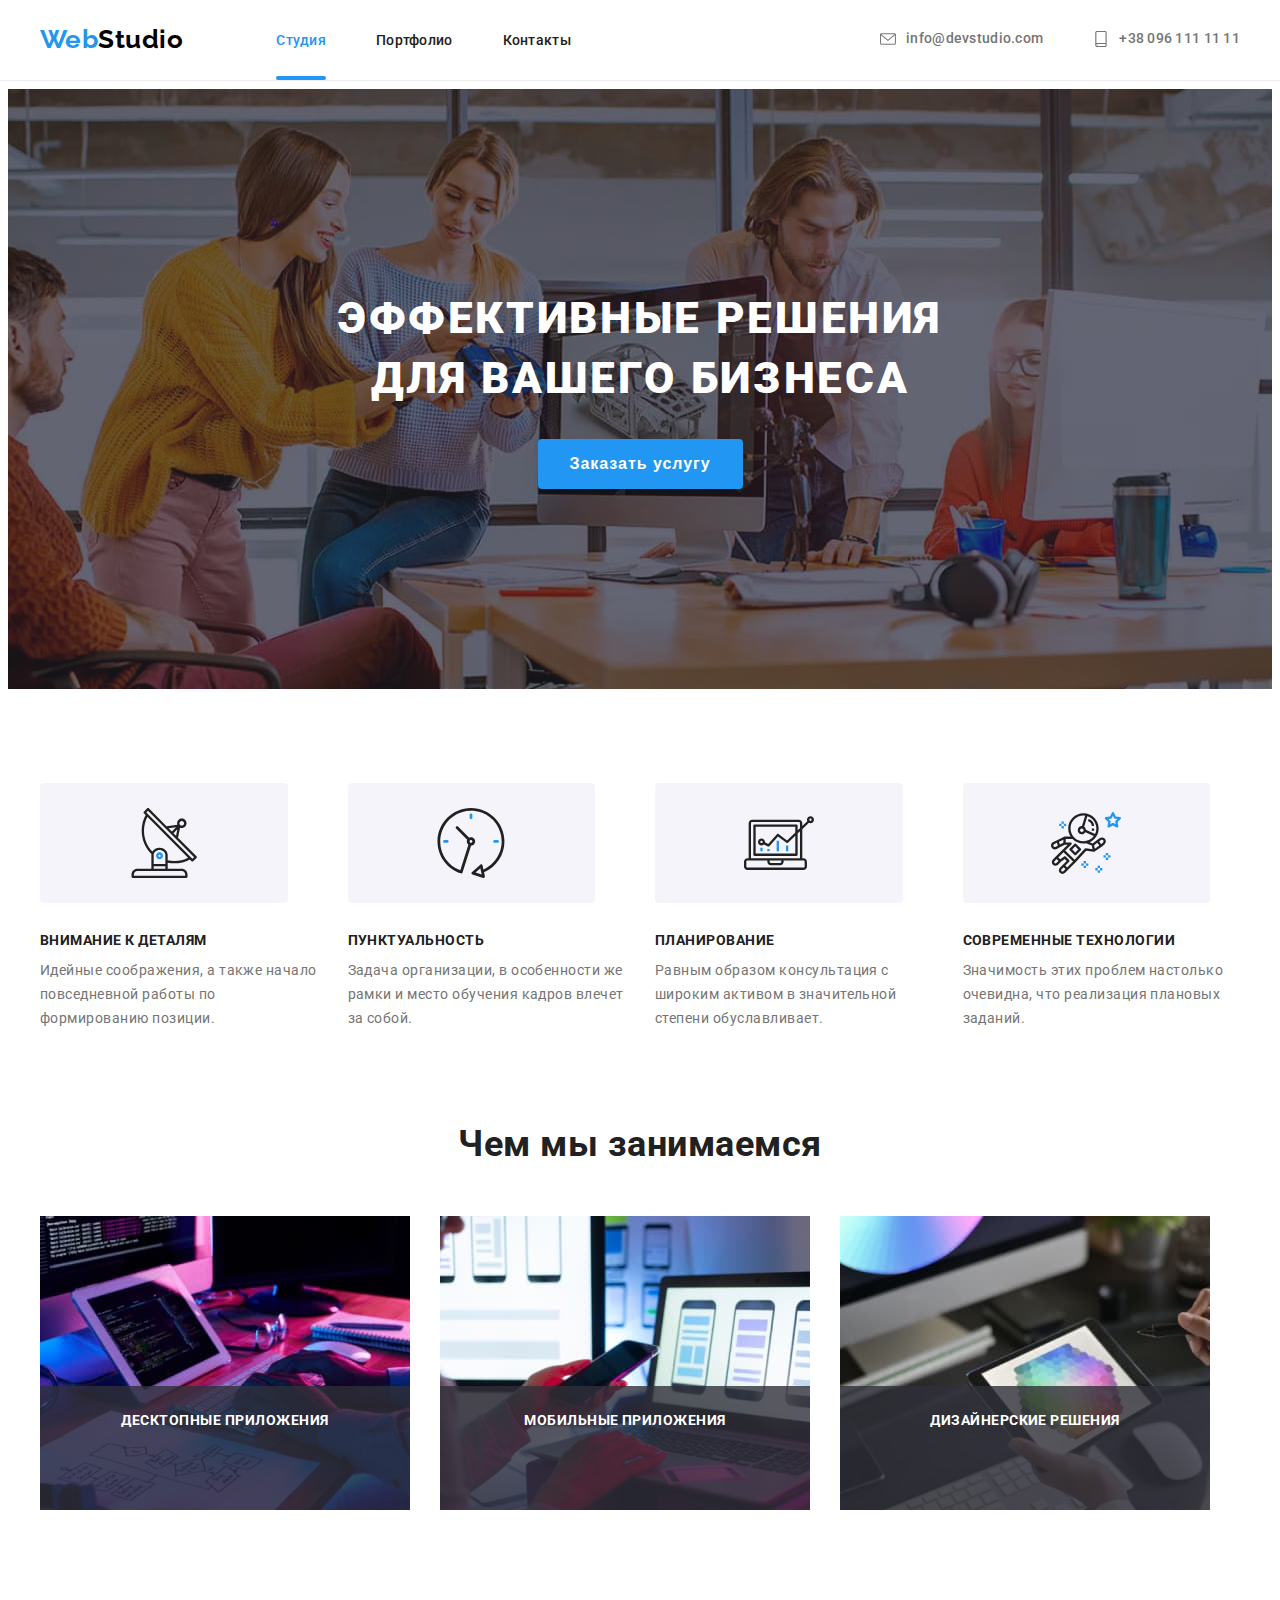
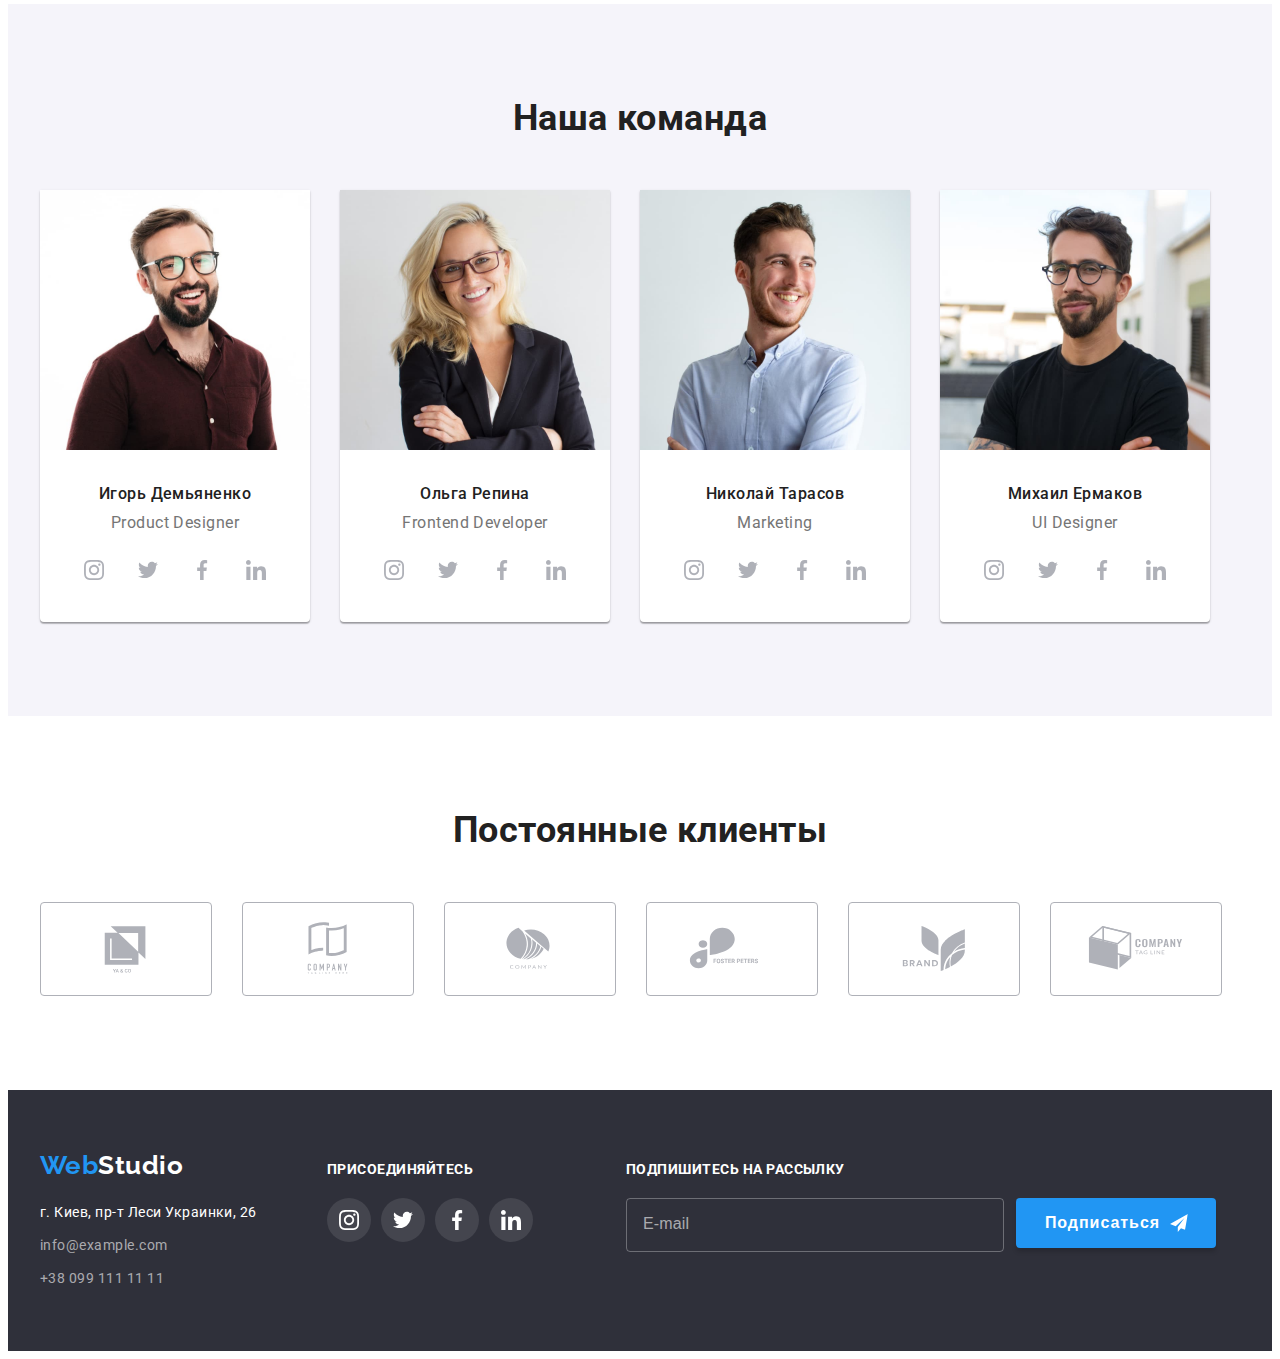
==== commit 9edd23c4: "Закончила 7 дз" ====
--- a/index.html
+++ b/index.html
@@ -18,14 +18,7 @@
 
     <header class="page-header">
         <div class="container header">
-            <a href="./index.html" class="logo"><span class="logo-item">Web</span>Studio</a> 
-
-            <button class="menu-btn" data-menu-open>
-                <svg width="40" height="40">
-                    <use href="./images/icons.svg#menu"></use>
-                </svg>
-            </button>
-
+            <a href="./index.html" class="logo"><span class="logo-item">Web</span>Studio</a>
             <nav class="page-header__nav">
                 <ul class="nav">          
                     <li class="nav__item">
@@ -192,46 +185,19 @@
                 <h2 class="work-title">Чем мы занимаемся</h2>
                 <ul class="work__list">
                     <li class="work__item">
-
-                        <img
-                            srcset="
-                                ./images/desktop/box-1-1200@1x.jpeg 1x,
-                                ./images/desktop/box-1-1200@2x.jpeg 2x"
-                            src="./images/desktop/box-1-1200@1x.jpeg"
-                            alt="Программист набирает текст"
-                            width="370"
-                        >
-
+                        <img src="images/kod.jpg" Alt="Программист набирает текст" width="370">
                         <div class="work__box">
                             <p class="work__text">ДЕСКТОПНЫЕ ПРИЛОЖЕНИЯ</p>
                         </div>
                     </li>
                     <li class="work__item">
-
-                        <img
-                            srcset="
-                                ./images/desktop/box-2-1200@1x.jpeg 1x,
-                                ./images/desktop/box-2-1200@2x.jpeg 2x"
-                            src="./images/desktop/box-2-1200@1x.jpeg"
-                            alt="Макеты телефонов"
-                            width="370"
-                        >
-
+                        <img src="images/klava.jpg" Alt="Макеты телефонов" width="370">
                         <div class="work__box">
                             <p class="work__text">МОБИЛЬНЫЕ ПРИЛОЖЕНИЯ</p>
                         </div>
                     </li>
                     <li class="work__item">
-
-                        <img
-                            srcset="
-                                ./images/desktop/box-3-1200@1x.jpeg 1x,
-                                ./images/desktop/box-3-1200@2x.jpeg 2x"
-                            src="./images/desktop/box-3-1200@1x.jpeg"
-                            alt="Выбор цвета дизайнером"
-                            width="370"
-                        >
-
+                        <img src="images/ris.jpg" Alt="Выбор цвета дизайнером" width="370">
                         <div class="work__box">
                             <p class="work__text">ДИЗАЙНЕРСКИЕ РЕШЕНИЯ </p>
                         </div>
@@ -247,26 +213,7 @@
                 <h2 class="team-title">Наша команда</h2>
                 <ul class="team__list">
                     <li class="team__item">
-
-                        <picture>
-                            <source srcset="
-                                        ./images/mobile/team-1-480@1x.jpeg 1x,
-                                        ./images/mobile/team-1-480@2x.jpeg 2x"
-                                    media="(max-width: 767px)">
-                            <source srcset="
-                                        ./images/tablet/team-1-768@1x.jpeg 1x,
-                                        ./images/tablet/team-1-768@2x.jpeg 2x"
-                                    media="(min-width: 768px) and (max-width: 1199px)">
-                            <source srcset="
-                                        ./images/desktop/team-1-1200@1x.jpeg 1x,
-                                        ./images/desktop/team-1-1200@2x.jpeg 2x"
-                                    media="(min-width: 1200px)">
-
-                            <img src="./images/mobile/team-1-480@1x.jpeg"
-                                 alt="Дизайнер"
-                                 width="270">
-                        </picture>
-
+                        <img src="images/men.jpg" Alt="Дизайнер" width="270">
                         <h4 class="team__name">Игорь Демьяненко</h4>
                         <p class="team__position">Product Designer</p>
                         <ul class="networks">
@@ -302,26 +249,7 @@
 
                     </li>
                     <li class="team__item">
-
-                        <picture>
-                            <source srcset="
-                                        ./images/mobile/team-2-480@1x.jpeg 1x,
-                                        ./images/mobile/team-2-480@2x.jpeg 2x"
-                                    media="(max-width: 767px)">
-                            <source srcset="
-                                        ./images/tablet/team-2-768@1x.jpeg 1x,
-                                        ./images/tablet/team-2-768@2x.jpeg 2x"
-                                    media="(min-width: 768px) and (max-width: 1199px)">
-                            <source srcset="
-                                        ./images/desktop/team-2-1200@1x.jpeg 1x,
-                                        ./images/desktop/team-2-1200@2x.jpeg 2x"
-                                    media="(min-width: 1200px)">
-
-                            <img src="./images/mobile/team-2-480@1x.jpeg"
-                                 alt="Фронтенд разработчик"
-                                 width="270">
-                        </picture>
-                        
+                        <img src="images/jen.jpg" Alt="Фронтенд разработчик" width="270">
                         <h4 class="team__name">Ольга Репина</h4>
                         <p class="team__position">Frontend Developer</p>
                         <ul class="networks">
@@ -356,26 +284,7 @@
                         </ul>
                     </li>
                     <li class="team__item">
-
-                        <picture>
-                            <source srcset="
-                                        ./images/mobile/team-3-480@1x.jpeg 1x,
-                                        ./images/mobile/team-3-480@2x.jpeg 2x"
-                                    media="(max-width: 767px)">
-                            <source srcset="
-                                        ./images/tablet/team-3-768@1x.jpeg 1x,
-                                        ./images/tablet/team-3-768@2x.jpeg 2x"
-                                    media="(min-width: 768px) and (max-width: 1199px)">
-                            <source srcset="
-                                        ./images/desktop/team-3-1200@1x.jpeg 1x,
-                                        ./images/desktop/team-3-1200@2x.jpeg 2x"
-                                    media="(min-width: 1200px)">
-
-                            <img src="./images/mobile/team-3-480@1x.jpeg"
-                                 alt="Маркетолог"
-                                 width="270">
-                        </picture>
-
+                        <img src="images/mun.jpg" Alt="Маркетолог" width="270">
                         <h4 class="team__name">Николай Тарасов</h4>
                         <p class="team__position">Marketing</p>
                         <ul class="networks">
@@ -410,26 +319,7 @@
                         </ul>
                     </li>
                     <li class="team__item">
-
-                        <picture>
-                            <source srcset="
-                                        ./images/mobile/team-4-480@1x.jpeg 1x,
-                                        ./images/mobile/team-4-480@2x.jpeg 2x"
-                                    media="(max-width: 767px)">
-                            <source srcset="
-                                        ./images/tablet/team-4-768@1x.jpeg 1x,
-                                        ./images/tablet/team-4-768@2x.jpeg 2x"
-                                    media="(min-width: 768px) and (max-width: 1199px)">
-                            <source srcset="
-                                        ./images/desktop/team-4-1200@1x.jpeg 1x,
-                                        ./images/desktop/team-4-1200@2x.jpeg 2x"
-                                    media="(min-width: 1200px)">
-
-                            <img src="./images/mobile/team-4-480@1x.jpeg"
-                                 alt="Дизайнер интерфейса"
-                                 width="270">
-                        </picture>
-
+                        <img src="images/end.jpg" Alt="Дизайнер интерфейса" width="270">
                         <h4 class="team__name">Михаил Ермаков</h4>
                         <p class="team__position">UI Designer</p>
                         <ul class="networks">
@@ -524,60 +414,59 @@
 
     <footer class="footer">
         <div class="container footer-box">
-            <div class="tablet-box">
-                <div class="footer-address">
-                    <a href="./index.html" class="logo logo-footer"><span class="logo-item">Web</span>Studio</a>
-                    <address id="contact" class="office">
-                        <ul class="office__list">
-                            <li class="office__item">
-                                <a href="https://goo.gl/maps/67UM73fhqofaFtAK9" target="_blank" rel="noreferrer noopener" class="office__address">г.
-                                    Киев, пр-т Леси Украинки, 26
-                                </a>
-                            </li>
-                            <li class="office__item">
-                                <a href="mailto:info@example.com" class="office__link">info@example.com</a>
-                            </li>
-                            <li class="office__item">
-                                <a href="tel:+380991111111" class="office__link">+38 099 111 11 11</a>
-                            </li>
-                        </ul>
-                    </address>
-                </div>
-
-                <div class="community">
-                    <h2 class="subscribe-title">Присоединяйтесь</h2>
-                    <ul class="networks">
-                        <li class="networks__item">
-                            <a href="https://www.instagram.com" target="_blank" rel="noreferrer noopener" class="networks__link footer-link">
-                                <svg width="20" height="20">
-                                    <use href="./images/icons.svg#instagram"></use>
-                                </svg>
+            <div class="footer-address">
+                <a href="./index.html" class="logo logo-footer"><span class="logo-item">Web</span>Studio</a>
+                <address id="contact" class="office">
+                    <ul class="office__list">
+                        <li class="office__item">
+                            <a href="https://goo.gl/maps/67UM73fhqofaFtAK9" target="_blank" rel="noreferrer noopener" class="office__address">г.
+                                Киев, пр-т Леси Украинки, 26
                             </a>
                         </li>
-                        <li class="networks__item">
-                            <a href="https://twitter.com" target="_blank" rel="noreferrer noopener" class="networks__link footer-link">
-                                <svg width="20" height="20">
-                                    <use href="./images/icons.svg#twitter"></use>
-                                </svg>
-                            </a>
+                        <li class="office__item">
+                            <a href="mailto:info@example.com" class="office__link">info@example.com</a>
                         </li>
-                        <li class="networks__item">
-                            <a href="https://m.facebook.com" target="_blank" rel="noreferrer noopener" class="networks__link footer-link">
-                                <svg width="20" height="20">
-                                    <use href="./images/icons.svg#facebook"></use>
-                                </svg>
-                            </a>
-                        </li>
-                        <li class="networks__item">
-                            <a href="https://www.linkedin.com" target="_blank" rel="noreferrer noopener" class="networks__link footer-link">
-                                <svg width="20" height="20">
-                                    <use href="./images/icons.svg#linkedin"></use>
-                                </svg>
-                            </a>
+                        <li class="office__item">
+                            <a href="tel:+380991111111" class="office__link">+38 099 111 11 11</a>
                         </li>
                     </ul>
-                </div>
-            </div>
+                </address>
+            </div>
+
+            <div class="community">
+                <h2 class="subscribe-title">Присоединяйтесь</h2>
+                <ul class="networks">
+                    <li class="networks__item">
+                        <a href="https://www.instagram.com" target="_blank" rel="noreferrer noopener" class="networks__link footer-link">
+                            <svg width="20" height="20">
+                                <use href="./images/icons.svg#instagram"></use>
+                            </svg>
+                        </a>
+                    </li>
+                    <li class="networks__item">
+                        <a href="https://twitter.com" target="_blank" rel="noreferrer noopener" class="networks__link footer-link">
+                            <svg width="20" height="20">
+                                <use href="./images/icons.svg#twitter"></use>
+                            </svg>
+                        </a>
+                    </li>
+                    <li class="networks__item">
+                        <a href="https://m.facebook.com" target="_blank" rel="noreferrer noopener" class="networks__link footer-link">
+                            <svg width="20" height="20">
+                                <use href="./images/icons.svg#facebook"></use>
+                            </svg>
+                        </a>
+                    </li>
+                    <li class="networks__item">
+                        <a href="https://www.linkedin.com" target="_blank" rel="noreferrer noopener" class="networks__link footer-link">
+                            <svg width="20" height="20">
+                                <use href="./images/icons.svg#linkedin"></use>
+                            </svg>
+                        </a>
+                    </li>
+                </ul>
+            </div>
+
 
             <div class="subscribe-box">
                 <h2 class="subscribe-title">Подпишитесь на рассылку</h2>
@@ -594,61 +483,6 @@
             </div>
         </div>
     </footer>
-
-    <!--MOBILE MENU  -->
-    <div class="mob-menu is-hidden" data-menu>
-        <button class="mob-menu__btn"  data-menu-close>
-            <svg width="40" height="40">
-                <use href="./images/icons.svg#close"></use>
-            </svg>
-        </button>
-
-        <div>
-            <ul class="mob-nav">          
-                <li class="mob-nav__item">
-                    <a href="index.html" class="mob-nav__link mob-nav__link--current">Студия</a>
-                </li>
-                <li class="mob-nav__item">
-                    <a href="portfolio.html" class="mob-nav__link">Портфолио</a>
-                </li>
-                <li class="mob-nav__item">
-                    <a href="#contact" class="mob-nav__link">Контакты</a>
-                </li>
-            </ul>
-        </div>
-        <div>
-            <ul class="mob-contacts">
-                <li class="mob-contacts__item">
-                    <a href="tel:+380961111111" class="mob-contacts__mail">
-                        +38 096 111 11 11
-                    </a>
-                </li>
-                <li class="mob-contacts__item">
-                    <a href="mailto:info@devstudio.com" class="mob-contacts__phone">
-                        info@devstudio.com
-                    </a>
-                </li>
-            </ul>
-        </div> 
-        <div>
-            <ul class="mob-link">
-                <li class="mob-link_item">
-                    <a href="Instagram">Instagram</a>
-                </li>
-                <li class="mob-link_item">
-                    <a href="Twitter">Twitter</a>
-                </li>
-                <li class="mob-link_item">
-                    <a href="Facebook">Facebook</a>
-                </li>
-                <li class="mob-link_item">
-                    <a href="LinkedIn">LinkedIn</a>
-                </li>
-            </ul>     
-        </div> 
-
-    </div>
-
     <script>
         const { height:pageHeaderHeight } = document
           .querySelector(".page-header")
@@ -658,8 +492,6 @@
     </script>
 
     <script src="./js/modal.js"></script>
-    <script src="./js/menu.js"></script>
-    
 
 </body>
 </html>--- a/css/main.min.css
+++ b/css/main.min.css
@@ -1 +1 @@
-:root{--basic-color: #757575;--secondary-color: #212121;--accent-color: #2196f3;--background-color: #ffffff;--second-color: #2f303a;--grey-color: #f5f4fa}body{padding-top:80px;background-color:var(--background-color);color:var(--basic-color);font-family:"Roboto",sans-serif;letter-spacing:.03em;text-decoration:none}a{text-decoration:none;color:inherit}ul{list-style:none;padding:0;margin:0}h1,h2,h3,h4,p{margin:0}section{padding-top:94px;padding-bottom:94px}@media screen and (max-width: 1199px){section{padding-top:60px;padding-bottom:60px}}::-webkit-input-placeholder{font-size:14px;line-height:1.14;letter-spacing:.01em;color:rgba(117,117,117,.5)}::-moz-placeholder{font-size:14px;line-height:1.14;letter-spacing:.01em;color:rgba(117,117,117,.5)}:-ms-input-placeholder{font-size:14px;line-height:1.14;letter-spacing:.01em;color:rgba(117,117,117,.5)}::-ms-input-placeholder{font-size:14px;line-height:1.14;letter-spacing:.01em;color:rgba(117,117,117,.5)}::placeholder{font-size:14px;line-height:1.14;letter-spacing:.01em;color:rgba(117,117,117,.5)}img{display:block;width:100%;height:auto}.container{width:100%;padding-right:15px;padding-left:15px;margin-left:auto;margin-right:auto}@media screen and (min-width: 480px){.container{width:480px}}@media screen and (min-width: 768px){.container{width:768px}}@media screen and (min-width: 1200px){.container{width:1200px}}.logo{font-family:"Raleway",sans-serif;font-weight:700;letter-spacing:.03em;color:#000}@media screen and (max-width: 767px){.logo{font-size:24px;line-height:1.16}}@media screen and (min-width: 768px)and (max-width: 1199px){.logo{margin-right:88px;font-size:24px;line-height:1.16}}@media screen and (min-width: 1200px){.logo{margin-right:93px;font-size:26px;line-height:1.19}}.logo-item{color:var(--accent-color)}.logo-footer{margin:0px;color:var(--background-color)}.main-btn{display:inline-block;border-radius:4px;padding:10px 32px;min-width:200px;min-height:50px;background:var(--accent-color);-webkit-box-shadow:0px 4px 4px rgba(0,0,0,.15);box-shadow:0px 4px 4px rgba(0,0,0,.15);border:var(--accent-color);cursor:pointer;color:var(--background-color);font-weight:700;font-size:16px;line-height:1.88;letter-spacing:.06em;-webkit-transition:background-color 250ms cubic-bezier(0.4, 0, 0.2, 1),color 250ms cubic-bezier(0.4, 0, 0.2, 1);transition:background-color 250ms cubic-bezier(0.4, 0, 0.2, 1),color 250ms cubic-bezier(0.4, 0, 0.2, 1)}.main-btn:hover,.main-btn:focus{background-color:var(--background-color);color:var(--accent-color)}header{position:fixed;width:100%;background:var(--background-color);top:0;left:0;border-bottom:1px solid #ececec;z-index:9}@media screen and (min-width: 480px){header{padding-top:10px;padding-bottom:10px}}@media screen and (min-width: 768px)and (max-width: 1199px){header{padding-top:21px;padding-bottom:21px}}@media screen and (min-width: 1200px){header{padding-top:24px;padding-bottom:25px}}@media screen and (max-width: 767px){.header{position:relative;display:-webkit-box;display:-ms-flexbox;display:flex;-webkit-box-align:center;-ms-flex-align:center;align-items:center}}@media screen and (min-width: 768px){.header{display:-webkit-box;display:-ms-flexbox;display:flex;-webkit-box-align:center;-ms-flex-align:center;align-items:center}}.nav{display:-webkit-box;display:-ms-flexbox;display:flex}@media screen and (max-width: 767px){.nav{display:none}}@media screen and (max-width: 767px){.contacts{display:none}}@media screen and (min-width: 1200px){.contacts{display:-webkit-box;display:-ms-flexbox;display:flex;margin-left:auto}}.nav__item:not(:last-child){margin-right:50px}.contacts__item:not(:last-child){margin-right:50px}@media screen and (min-width: 768px){.contacts__item:not(:last-child){margin-right:0px;margin-left:84px;margin-bottom:10px}}@media screen and (min-width: 768px){.contacts__item{margin-left:84px}}.nav__link{position:relative;padding-top:32px;padding-bottom:32px;font-weight:500;font-size:14px;line-height:1.14;letter-spacing:.02em;color:var(--secondary-color);-webkit-transition:color 250ms cubic-bezier(0.4, 0, 0.2, 1);transition:color 250ms cubic-bezier(0.4, 0, 0.2, 1)}.nav__link:hover,.nav__link:focus{color:var(--accent-color)}.nav__link--current{color:var(--accent-color)}.nav__link--current::after{content:" ";position:absolute;left:0px;bottom:0px;width:100%;height:4px;background:var(--accent-color);border-radius:2px}@media screen and (min-width: 768px)and (max-width: 1199px){.nav__link--current::after{bottom:-2px}}.contacts__link{display:-webkit-box;display:-ms-flexbox;display:flex;font-weight:500;font-size:14px;line-height:1.14;letter-spacing:.02em;color:var(--basic-color);fill:var(--basic-color);-webkit-transition:fill 250ms cubic-bezier(0.4, 0, 0.2, 1),color 250ms cubic-bezier(0.4, 0, 0.2, 1);transition:fill 250ms cubic-bezier(0.4, 0, 0.2, 1),color 250ms cubic-bezier(0.4, 0, 0.2, 1)}.contacts__link:hover,.contacts__link:focus{color:var(--accent-color);fill:var(--accent-color)}@media screen and (min-width: 768px){.contacts__link{font-size:12px;line-height:1.16}}.contacts__icon{margin-right:10px}.hero{padding-top:200px;padding-bottom:200px;text-align:center}@media screen and (max-width: 1199px){.hero{padding-top:118px;padding-bottom:118px}}.hero-title{margin-bottom:30px;font-weight:900;font-size:44px;line-height:1.36;letter-spacing:.06em;text-transform:uppercase;color:var(--background-color)}@media screen and (max-width: 1199px){.hero-title{font-size:26px;line-height:1.61}}.main-background{max-width:1600px;max-height:600px;margin-left:auto;margin-right:auto;background:#c4c4c4;background-repeat:no-repeat;background-position:center;background-size:cover}@media screen and (max-width: 767px){.main-background{background-image:-webkit-gradient(linear, left top, right top, from(rgba(47, 48, 58, 0.4)), to(rgba(47, 48, 58, 0.4))),url(/images/mobile/hero-480@1x.jpeg);background-image:linear-gradient(to right, rgba(47, 48, 58, 0.4), rgba(47, 48, 58, 0.4)),url(/images/mobile/hero-480@1x.jpeg)}}@media screen and (max-width: 767px)and (min-device-pixel-ratio: 2),screen and (max-width: 767px)and (-webkit-min-device-pixel-ratio: 2),screen and (max-width: 767px)and (min-resolution: 192dpi),screen and (max-width: 767px)and (min-resolution: 2dppx){.main-background{background-image:-webkit-gradient(linear, left top, right top, from(rgba(47, 48, 58, 0.4)), to(rgba(47, 48, 58, 0.4))),url(/images/mobile/hero-480@2x.jpeg);background-image:linear-gradient(to right, rgba(47, 48, 58, 0.4), rgba(47, 48, 58, 0.4)),url(/images/mobile/hero-480@2x.jpeg)}}@media screen and (min-width: 768px){.main-background{background-image:-webkit-gradient(linear, left top, right top, from(rgba(47, 48, 58, 0.4)), to(rgba(47, 48, 58, 0.4))),url(/images/tablet/hero-768@1x.jpeg);background-image:linear-gradient(to right, rgba(47, 48, 58, 0.4), rgba(47, 48, 58, 0.4)),url(/images/tablet/hero-768@1x.jpeg)}}@media screen and (min-width: 768px)and (min-device-pixel-ratio: 2),screen and (min-width: 768px)and (-webkit-min-device-pixel-ratio: 2),screen and (min-width: 768px)and (min-resolution: 192dpi),screen and (min-width: 768px)and (min-resolution: 2dppx){.main-background{background-image:-webkit-gradient(linear, left top, right top, from(rgba(47, 48, 58, 0.4)), to(rgba(47, 48, 58, 0.4))),url(/images/tablet/hero-768@2x.jpeg);background-image:linear-gradient(to right, rgba(47, 48, 58, 0.4), rgba(47, 48, 58, 0.4)),url(/images/tablet/hero-768@2x.jpeg)}}@media screen and (min-width: 1200px){.main-background{background-image:-webkit-gradient(linear, left top, right top, from(rgba(47, 48, 58, 0.4)), to(rgba(47, 48, 58, 0.4))),url(/images/desktop/hero-1200@1x.jpeg);background-image:linear-gradient(to right, rgba(47, 48, 58, 0.4), rgba(47, 48, 58, 0.4)),url(/images/desktop/hero-1200@1x.jpeg)}}@media screen and (min-width: 1200px)and (min-device-pixel-ratio: 2),screen and (min-width: 1200px)and (-webkit-min-device-pixel-ratio: 2),screen and (min-width: 1200px)and (min-resolution: 192dpi),screen and (min-width: 1200px)and (min-resolution: 2dppx){.main-background{background-image:-webkit-gradient(linear, left top, right top, from(rgba(47, 48, 58, 0.4)), to(rgba(47, 48, 58, 0.4))),url(/images/desktop/hero-1200@2x.jpeg);background-image:linear-gradient(to right, rgba(47, 48, 58, 0.4), rgba(47, 48, 58, 0.4)),url(/images/desktop/hero-1200@2x.jpeg)}}.backdrop{position:fixed;top:0;left:0;width:100%;height:100%;background:rgba(0,0,0,.2);opacity:1;-webkit-transition:opacity 250ms cubic-bezier(0.4, 0, 0.2, 1);transition:opacity 250ms cubic-bezier(0.4, 0, 0.2, 1);z-index:10}.backdrop.is-hidden{opacity:0;pointer-events:none}.modal{position:absolute;top:50%;left:50%;padding:40px;-webkit-transform:translate(-50%, -50%);transform:translate(-50%, -50%);min-width:528px;min-height:581px;background:var(--background-color);-webkit-box-shadow:0px 1px 3px rgba(0,0,0,.12),0px 1px 1px rgba(0,0,0,.14),0px 2px 1px rgba(0,0,0,.2);box-shadow:0px 1px 3px rgba(0,0,0,.12),0px 1px 1px rgba(0,0,0,.14),0px 2px 1px rgba(0,0,0,.2);border-radius:4px}@media screen and (max-width: 1199px){.modal{min-width:450px}}.modal-btn{position:absolute;display:-webkit-box;display:-ms-flexbox;display:flex;-webkit-box-align:center;-ms-flex-align:center;align-items:center;-webkit-box-pack:center;-ms-flex-pack:center;justify-content:center;padding:0px;top:8px;right:8px;width:30px;height:30px;border:none;background:var(--background-color);cursor:pointer;-webkit-transition:fill 250ms cubic-bezier(0.4, 0, 0.2, 1);transition:fill 250ms cubic-bezier(0.4, 0, 0.2, 1)}.modal-btn:hover,.modal-btn:focus{fill:var(--accent-color)}.modal-title{margin-bottom:30px;margin-top:0px;font-weight:700;font-size:20px;line-height:1.15;text-align:center;letter-spacing:.03em;color:var(--secondary-color)}@media screen and (max-width: 1199px){.modal-title{line-height:1.5}}.form{width:100%}.form__label{position:relative;display:-webkit-box;display:-ms-flexbox;display:flex;-webkit-box-orient:vertical;-webkit-box-direction:normal;-ms-flex-direction:column;flex-direction:column;margin-bottom:28px;-webkit-transition:fill 250ms cubic-bezier(0.4, 0, 0.2, 1);transition:fill 250ms cubic-bezier(0.4, 0, 0.2, 1)}.form__label:hover,.form__label:focus{fill:var(--accent-color)}.label-comment{margin-bottom:20px}.form__text{position:absolute;top:-18px;width:25px;height:14px;font-size:12px;line-height:1.16;letter-spacing:.01em;color:var(--basic-color)}.form__input{outline:none;height:40px;padding:12px;padding-left:42px;border:1px solid rgba(33,33,33,.2);border-radius:4px;cursor:pointer;-webkit-transition:border 250ms cubic-bezier(0.4, 0, 0.2, 1);transition:border 250ms cubic-bezier(0.4, 0, 0.2, 1)}.form__input:hover,.form__input:focus{border:1px solid var(--accent-color)}.form__item{position:absolute;-webkit-transform:translateY(50%);transform:translateY(50%);left:12px}.form__item:focus~.form__item{fill:var(--accent-color)}textarea{outline:none;border:1px solid rgba(33,33,33,.2);border-radius:4px;padding:12px 16px;width:100%;min-height:120px;resize:none}textarea:hover,textarea:focus{border:1px solid var(--accent-color)}.checkbox{display:-webkit-box;display:-ms-flexbox;display:flex;-webkit-box-align:center;-ms-flex-align:center;align-items:center;-webkit-box-pack:center;-ms-flex-pack:center;justify-content:center;margin-bottom:30px}.checkbox__agreement{font-size:14px;line-height:1.71;letter-spacing:.03em;color:var(--basic-color)}@media screen and (max-width: 1199px){.checkbox__agreement{font-weight:400;font-size:12px;line-height:1.16}}.checkbox__input{position:absolute;width:1px;height:1px;margin:-1px;border:0px;padding:0px;clip:rect(0 0 0 0);overflow:hidden}.checkbox__input:checked+.checkbox__item{border-color:var(--accent-color);background-color:var(--accent-color);background-origin:border-box;-webkit-transition:background-color 250ms cubic-bezier(0.4, 0, 0.2, 1);transition:background-color 250ms cubic-bezier(0.4, 0, 0.2, 1)}.checkbox__item{display:-webkit-box;display:-ms-flexbox;display:flex;width:16px;height:15px;margin-right:7px;-webkit-box-align:center;-ms-flex-align:center;align-items:center;border:solid 2px var(--secondary-color);border-radius:2px}.checkbox__link{position:relative;color:var(--accent-color)}.checkbox__link:after{content:" ";position:absolute;left:0px;bottom:1px;width:100%;height:1px;background:var(--accent-color)}.hidden-title{display:none}.advantage__list{display:-webkit-box;display:-ms-flexbox;display:flex}@media screen and (max-width: 767px){.advantage__list{-ms-flex-wrap:wrap;flex-wrap:wrap;-webkit-box-pack:center;-ms-flex-pack:center;justify-content:center}}@media screen and (min-width: 768px)and (max-width: 1199px){.advantage__list{-ms-flex-wrap:wrap;flex-wrap:wrap;-webkit-box-pack:center;-ms-flex-pack:center;justify-content:center;margin:-15px}}@media screen and (min-width: 480px){.advantage__item{margin-bottom:30px}}@media screen and (min-width: 768px)and (max-width: 1199px){.advantage__item{width:354px;margin:15px}}@media screen and (min-width: 1200px){.advantage__item{width:calc((100% - 90px)/4)}}@media screen and (min-width: 1200px){.advantage__item:not(:last-child){margin-right:30px}}.skills__box{display:-webkit-box;display:-ms-flexbox;display:flex;background:var(--grey-color);border-radius:4px;margin-bottom:30px;height:120px;-webkit-box-align:center;-ms-flex-align:center;align-items:center;-webkit-box-pack:center;-ms-flex-pack:center;justify-content:center}.advantage-name{margin-bottom:10px;font-weight:700;font-size:14px;line-height:1.14;text-transform:uppercase;color:var(--secondary-color)}@media screen and (min-width: 480px)and (max-width: 767px){.advantage-name{text-align:center}}.advantage-text{font-size:14px;line-height:1.71;color:var(--basic-color)}.work{padding-top:0px}@media screen and (max-width: 1199px){.work{display:none}}.work-title{margin-bottom:50px;font-weight:700;font-size:36px;line-height:1.16;text-align:center;color:var(--secondary-color)}.work__list{display:-webkit-box;display:-ms-flexbox;display:flex}.work__list img{display:block}.work__item{position:relative;display:inline}.work__item:not(:last-child){margin-right:30px}.work__box{position:absolute;bottom:0;padding-top:27px;padding-bottom:27px;width:100%;min-height:70px;background:rgba(47,48,58,.8)}.work__text{font-size:14px;font-weight:700;line-height:1.14;text-align:center;color:var(--background-color)}.team{text-align:center;background-color:var(--grey-color)}.team-title{margin-bottom:50px;font-weight:700;font-size:36px;line-height:1.16;color:var(--secondary-color)}@media screen and (max-width: 1199px){.team-title{margin-bottom:30px;font-size:28px;line-height:1.17}}@media screen and (min-width: 1200px){.team__list{display:-webkit-box;display:-ms-flexbox;display:flex}}@media screen and (min-width: 768px)and (max-width: 1199px){.team__list{display:-webkit-box;display:-ms-flexbox;display:flex;-ms-flex-wrap:wrap;flex-wrap:wrap;margin:-15px}}.team__item{padding-bottom:30px;background:var(--background-color);-webkit-box-shadow:0px 1px 3px rgba(0,0,0,.12),0px 1px 1px rgba(0,0,0,.14),0px 2px 1px rgba(0,0,0,.2);box-shadow:0px 1px 3px rgba(0,0,0,.12),0px 1px 1px rgba(0,0,0,.14),0px 2px 1px rgba(0,0,0,.2);border-radius:0px 0px 4px 4px}@media screen and (max-width: 1199px){.team__item{margin-bottom:30px;padding-bottom:24px}}@media screen and (min-width: 768px)and (max-width: 1199px){.team__item{margin:15px;width:354px}}@media screen and (min-width: 1200px){.team__item:not(:last-child){margin-right:30px}}.team__name{margin-top:30px;font-weight:500;font-size:16px;line-height:1.19;text-align:center;color:var(--secondary-color)}.team__position{margin-top:10px;margin-bottom:16px;font-size:16px;line-height:1.19;text-align:center;color:var(--basic-color)}.networks{display:-webkit-box;display:-ms-flexbox;display:flex;-webkit-box-pack:center;-ms-flex-pack:center;justify-content:center}.networks__link{display:-webkit-box;display:-ms-flexbox;display:flex;-webkit-box-pack:center;-ms-flex-pack:center;justify-content:center;-webkit-box-align:center;-ms-flex-align:center;align-items:center;width:44px;height:44px;border-radius:50%;fill:#afb1b8;background:rgba(255,255,255,.1);-webkit-transition:background-color 250ms cubic-bezier(0.4, 0, 0.2, 1),fill 250ms cubic-bezier(0.4, 0, 0.2, 1);transition:background-color 250ms cubic-bezier(0.4, 0, 0.2, 1),fill 250ms cubic-bezier(0.4, 0, 0.2, 1)}.networks__link:hover,.networks__link:focus{background-color:var(--accent-color);fill:var(--background-color)}.networks__item:not(:last-child){margin-right:10px}.clients-title{margin-bottom:50px;font-weight:700;font-size:36px;line-height:1.16;text-align:center;color:var(--secondary-color)}@media screen and (max-width: 1199px){.clients-title{margin-bottom:30px;font-size:28px;line-height:1.17}}.client__list{display:-webkit-box;display:-ms-flexbox;display:flex}@media screen and (max-width: 1199px){.client__list{-ms-flex-wrap:wrap;flex-wrap:wrap;-webkit-box-pack:center;-ms-flex-pack:center;justify-content:center;margin:-15px}}@media screen and (max-width: 1199px){.client__item{margin:15px}}@media screen and (min-width: 1200px){.client__item:not(:last-child){margin-right:30px}}.client__link{display:-webkit-box;display:-ms-flexbox;display:flex;-webkit-box-pack:center;-ms-flex-pack:center;justify-content:center;-webkit-box-align:center;-ms-flex-align:center;align-items:center;width:170px;height:92px;border:1px solid #afb1b8;border-radius:4px;fill:#afb1b8;-webkit-transition:border-color 250ms cubic-bezier(0.4, 0, 0.2, 1),fill 250ms cubic-bezier(0.4, 0, 0.2, 1);transition:border-color 250ms cubic-bezier(0.4, 0, 0.2, 1),fill 250ms cubic-bezier(0.4, 0, 0.2, 1)}.client__link :hover,.client__link :focus{border-color:var(--accent-color);fill:var(--accent-color)}@media screen and (max-width: 767px){.client__link{width:210px}}@media screen and (min-width: 768px)and (max-width: 1199px){.client__link{width:226px}}.footer{padding-top:60px;padding-bottom:60px;background:var(--second-color)}@media screen and (min-width: 1200px){.footer-box{display:-webkit-box;display:-ms-flexbox;display:flex;-webkit-box-align:baseline;-ms-flex-align:baseline;align-items:baseline}}@media screen and (min-width: 768px)and (max-width: 1199px){.tablet-box{display:-webkit-box;display:-ms-flexbox;display:flex;text-align:center;-ms-flex-pack:distribute;justify-content:space-around;margin-bottom:60px}}@media screen and (min-width: 1200px){.tablet-box{display:-webkit-box;display:-ms-flexbox;display:flex}}@media screen and (max-width: 767px){.footer-address{text-align:center}}.office__link{font-style:normal;font-size:14px;line-height:1.71;color:rgba(255,255,255,.6);-webkit-transition:color 250ms cubic-bezier(0.4, 0, 0.2, 1);transition:color 250ms cubic-bezier(0.4, 0, 0.2, 1)}.office__link:hover,.office__link:focus{color:var(--accent-color)}.office__list{margin-top:20px}.office__item:not(:first-child){margin-top:9px}.office__address{font-style:normal;font-size:14px;line-height:1.71;color:var(--background-color);-webkit-transition:color 250ms cubic-bezier(0.4, 0, 0.2, 1);transition:color 250ms cubic-bezier(0.4, 0, 0.2, 1)}.office__address:hover,.office__address:focus{color:var(--accent-color)}.community{margin-left:70px}@media screen and (max-width: 767px){.community{text-align:center;margin:0;margin-top:60px;margin-bottom:60px}}.subscribe-title{margin-bottom:20px;font-weight:700;font-size:14px;line-height:1.14;text-transform:uppercase;color:var(--background-color)}.footer-link{fill:var(--background-color)}.subscribe-box{margin-left:93px}@media screen and (max-width: 1199px){.subscribe-box{text-align:center;margin:0px}}@media screen and (min-width: 1200px){.subscribe{display:-webkit-box;display:-ms-flexbox;display:flex;min-width:570px}}.subscribe__input{height:50px;padding-left:16px;color:var(--background-color);background:rgba(0,0,0,0);outline:none;border:1px solid;border-color:rgba(255,255,255,.3);border-radius:4px}.subscribe__input::-webkit-input-placeholder{font-size:16px;line-height:1.25;color:rgba(255,255,255,.6)}.subscribe__input::-moz-placeholder{font-size:16px;line-height:1.25;color:rgba(255,255,255,.6)}.subscribe__input:-ms-input-placeholder{font-size:16px;line-height:1.25;color:rgba(255,255,255,.6)}.subscribe__input::-ms-input-placeholder{font-size:16px;line-height:1.25;color:rgba(255,255,255,.6)}.subscribe__input::placeholder{font-size:16px;line-height:1.25;color:rgba(255,255,255,.6)}@media screen and (min-width: 480px){.subscribe__input{width:450px}}@media screen and (min-width: 1200px){.subscribe__input{width:358px}}.subscribe-btn{display:-webkit-box;display:-ms-flexbox;display:flex;margin-left:12px;width:200px;height:50px;padding:10px 28px 10px 29px;font-weight:700;font-size:16px;line-height:1.88;-webkit-box-align:center;-ms-flex-align:center;align-items:center;text-align:center;letter-spacing:.06em;color:var(--background-color);fill:var(--background-color);background:var(--accent-color);-webkit-box-shadow:0px 4px 4px rgba(0,0,0,.15);box-shadow:0px 4px 4px rgba(0,0,0,.15);border-radius:4px;border:none;-webkit-transition:background-color 250ms cubic-bezier(0.4, 0, 0.2, 1),color 250ms cubic-bezier(0.4, 0, 0.2, 1),fill 250ms cubic-bezier(0.4, 0, 0.2, 1);transition:background-color 250ms cubic-bezier(0.4, 0, 0.2, 1),color 250ms cubic-bezier(0.4, 0, 0.2, 1),fill 250ms cubic-bezier(0.4, 0, 0.2, 1)}@media screen and (max-width: 1199px){.subscribe-btn{margin:auto;margin-top:20px}}.subscribe-btn:hover,.subscribe-btn:focus{background-color:var(--background-color);color:var(--accent-color);fill:var(--accent-color)}.subscribe-icon{margin-left:10px}@media screen and (min-width: 480px){.filter{margin-bottom:40px}}@media screen and (min-width: 768px){.filter{display:-webkit-box;display:-ms-flexbox;display:flex;-webkit-box-pack:center;-ms-flex-pack:center;justify-content:center;margin-bottom:30px}}@media screen and (min-width: 1200px){.filter{margin-bottom:50px}}@media screen and (max-width: 767px){.filter-item{display:inline-block;margin-bottom:15px}}.filter-item:not(:last-child){margin-right:8px}.filter-btn{padding:6px 22px;-webkit-box-shadow:0px 3px 1px rgba(0,0,0,.1),0px 1px 2px rgba(0,0,0,.08),0px 2px 2px rgba(0,0,0,.12);box-shadow:0px 3px 1px rgba(0,0,0,.1),0px 1px 2px rgba(0,0,0,.08),0px 2px 2px rgba(0,0,0,.12);background:var(--grey-color);border-radius:4px;border:rgba(0,0,0,0);cursor:pointer;font-family:"Roboto",sans-serif;color:var(--secondary-color);font-weight:500;font-size:16px;line-height:1.62;letter-spacing:.03em;text-align:center;-webkit-transition:background-color 250ms cubic-bezier(0.4, 0, 0.2, 1),color 250ms cubic-bezier(0.4, 0, 0.2, 1);transition:background-color 250ms cubic-bezier(0.4, 0, 0.2, 1),color 250ms cubic-bezier(0.4, 0, 0.2, 1)}.filter-btn:hover,.filter-btn:focus{background-color:var(--accent-color);color:var(--background-color)}.hidden-title{display:none}@media screen and (min-width: 768px){.portfolio__list{display:-webkit-box;display:-ms-flexbox;display:flex;-ms-flex-wrap:wrap;flex-wrap:wrap;-webkit-box-pack:justify;-ms-flex-pack:justify;justify-content:space-between}}.portfolio__item{background:var(--background-color)}@media screen and (min-width: 480px){.portfolio__item{width:450px}}@media screen and (min-width: 768px){.portfolio__item{width:354px;margin-bottom:30px}}@media screen and (min-width: 1200px){.portfolio__item{width:calc((100% - 60px)/3);margin-right:30px;margin-bottom:30px}.portfolio__item:nth-child(3n){margin-right:0px}.portfolio__item:nth-last-child(-n+3){margin-bottom:0px}}.portfolio__item:hover{-webkit-box-shadow:0px 1px 1px rgba(0,0,0,.12),0px 4px 4px rgba(0,0,0,.06),1px 4px 6px rgba(0,0,0,.16);box-shadow:0px 1px 1px rgba(0,0,0,.12),0px 4px 4px rgba(0,0,0,.06),1px 4px 6px rgba(0,0,0,.16)}.portfolio__item img{display:block}.project__box{display:block;margin-top:0px;padding:20px 24px;background:var(--background-color);border-bottom:1px solid #eee;border-left:1px solid #eee;border-right:1px solid #eee}@media screen and (min-width: 768px)and (max-width: 1199px){.project__box{padding:20px 18px}}.project__title{margin-bottom:4px;font-weight:700;font-size:18px;line-height:2;letter-spacing:.06em;color:var(--secondary-color)}.project__text{font-size:16px;line-height:1.88;color:var(--basic-color)}.project__thumb{position:relative;overflow:hidden}.project__overlay{position:absolute;left:0px;bottom:0px;height:100%;width:100%;font-size:18px;line-height:1.56;padding:63px 24px;color:var(--background-color);background:var(--accent-color);-webkit-transform:translateY(100%);transform:translateY(100%);-webkit-transition:-webkit-transform 250ms cubic-bezier(0.4, 0, 0.2, 1);transition:-webkit-transform 250ms cubic-bezier(0.4, 0, 0.2, 1);transition:transform 250ms cubic-bezier(0.4, 0, 0.2, 1);transition:transform 250ms cubic-bezier(0.4, 0, 0.2, 1), -webkit-transform 250ms cubic-bezier(0.4, 0, 0.2, 1)}.portfolio__item:hover .project__overlay{-webkit-transform:translateY(0);transform:translateY(0)}.menu-btn{border:none;background-color:rgba(0,0,0,0);display:block;margin-left:auto;width:40px;height:40px;padding:0}.menu-btn:hover,.menu-btn:focus{fill:var(--accent-color)}@media screen and (min-width: 768px){.menu-btn{display:none}}.mob-menu{position:fixed;top:0;left:0;width:100%;height:100%;padding:48px 40px;background:#fff;overflow-y:scroll;opacity:1;z-index:10;-webkit-transition:opacity 250ms cubic-bezier(0.4, 0, 0.2, 1);transition:opacity 250ms cubic-bezier(0.4, 0, 0.2, 1)}.mob-menu.is-hidden{opacity:0;pointer-events:none}@media screen and (min-width: 768px){.mob-menu{display:none}}.mob-menu__btn{position:absolute;top:21px;right:25px;border:none;background-color:rgba(0,0,0,0);display:block;width:40px;height:40px;padding:0}.mob-menu__btn:hover,.mob-menu__btn:focus{fill:var(--accent-color)}.mob-nav__item{font-weight:500;font-size:40px;line-height:1.17;letter-spacing:.02em;margin-bottom:32px;color:var(--secondary-color)}.mob-nav__link--current{color:var(--accent-color)}.mob-nav{margin-bottom:302px}.mob-contacts__phone{font-weight:500;font-size:24px;line-height:1.16;letter-spacing:.02em;color:var(--basic-color)}.mob-contacts__mail{font-weight:500;font-size:34px;line-height:1.17;letter-spacing:.02em;color:var(--accent-color)}.mob-contacts__item{margin-bottom:32px}.mob-contacts{margin-bottom:64px}.mob-link{display:-webkit-box;display:-ms-flexbox;display:flex}.mob-link_item{font-weight:500;font-size:18px;line-height:1.22;letter-spacing:.02em;color:var(--accent-color)}.mob-link_item:not(:last-child){border-right:1px solid rgba(33,33,33,.2);padding-right:10px;margin-right:10px}/*# sourceMappingURL=main.min.css.map */+:root{--basic-color: #757575;--secondary-color: #212121;--accent-color: #2196f3;--background-color: #ffffff;--second-color: #2f303a;--grey-color: #f5f4fa}body{padding-top:80px;background-color:var(--background-color);color:var(--basic-color);font-family:"Roboto",sans-serif;letter-spacing:.03em;text-decoration:none}a{text-decoration:none;color:inherit}ul{list-style:none;padding:0;margin:0}h1,h2,h3,h4,p{margin:0}section{padding-top:94px;padding-bottom:94px}::-webkit-input-placeholder{font-size:14px;line-height:1.14;letter-spacing:.01em;color:rgba(117,117,117,.5)}::-moz-placeholder{font-size:14px;line-height:1.14;letter-spacing:.01em;color:rgba(117,117,117,.5)}:-ms-input-placeholder{font-size:14px;line-height:1.14;letter-spacing:.01em;color:rgba(117,117,117,.5)}::-ms-input-placeholder{font-size:14px;line-height:1.14;letter-spacing:.01em;color:rgba(117,117,117,.5)}::placeholder{font-size:14px;line-height:1.14;letter-spacing:.01em;color:rgba(117,117,117,.5)}.container{width:1200px;padding-left:15px;padding-right:15px;margin-left:auto;margin-right:auto}.logo{margin-right:93px;font-family:"Raleway",sans-serif;font-weight:700;font-size:26px;line-height:1.19;color:#000}.logo-item{color:var(--accent-color)}.logo-footer{margin:0px;color:var(--background-color)}.main-btn{display:inline-block;border-radius:4px;padding:10px 32px;min-width:200px;min-height:50px;background:var(--accent-color);-webkit-box-shadow:0px 4px 4px rgba(0,0,0,.15);box-shadow:0px 4px 4px rgba(0,0,0,.15);border:var(--accent-color);cursor:pointer;color:var(--background-color);font-weight:700;font-size:16px;line-height:1.88;letter-spacing:.06em;-webkit-transition:background-color 250ms cubic-bezier(0.4, 0, 0.2, 1),color 250ms cubic-bezier(0.4, 0, 0.2, 1);transition:background-color 250ms cubic-bezier(0.4, 0, 0.2, 1),color 250ms cubic-bezier(0.4, 0, 0.2, 1)}.main-btn:hover,.main-btn:focus{background-color:var(--background-color);color:var(--accent-color)}header{position:fixed;width:100%;background:var(--background-color);top:0;left:0;padding-top:24px;padding-bottom:25px;border-bottom:1px solid #ececec;z-index:9}.header{display:-webkit-box;display:-ms-flexbox;display:flex;-webkit-box-align:center;-ms-flex-align:center;align-items:center}.nav{display:-webkit-box;display:-ms-flexbox;display:flex}.contacts{display:-webkit-box;display:-ms-flexbox;display:flex;margin-left:auto}.nav__item:not(:last-child){margin-right:50px}.contacts__item:not(:last-child){margin-right:50px}.nav__link{position:relative;padding-top:32px;padding-bottom:32px;font-weight:500;font-size:14px;line-height:1.14;letter-spacing:.02em;color:var(--secondary-color);-webkit-transition:color 250ms cubic-bezier(0.4, 0, 0.2, 1);transition:color 250ms cubic-bezier(0.4, 0, 0.2, 1)}.nav__link:hover,.nav__link:focus{color:var(--accent-color)}.nav__link--current{color:var(--accent-color)}.nav__link--current::after{content:" ";position:absolute;left:0px;bottom:0px;width:100%;height:4px;background:var(--accent-color);border-radius:2px}.contacts__link{display:-webkit-box;display:-ms-flexbox;display:flex;font-weight:500;font-size:14px;line-height:1.14;letter-spacing:.02em;color:var(--basic-color);fill:var(--basic-color);-webkit-transition:fill 250ms cubic-bezier(0.4, 0, 0.2, 1),color 250ms cubic-bezier(0.4, 0, 0.2, 1);transition:fill 250ms cubic-bezier(0.4, 0, 0.2, 1),color 250ms cubic-bezier(0.4, 0, 0.2, 1)}.contacts__link:hover,.contacts__link:focus{color:var(--accent-color);fill:var(--accent-color)}.contacts__icon{margin-right:10px}.hero{padding-top:200px;padding-bottom:200px;text-align:center}.hero-title{margin-bottom:30px;font-weight:900;font-size:44px;line-height:1.36;letter-spacing:.06em;text-transform:uppercase;color:var(--background-color)}.main-background{max-width:1600px;max-height:600px;margin-left:auto;margin-right:auto;background:#c4c4c4;background-image:-webkit-gradient(linear, left top, right top, from(rgba(47, 48, 58, 0.4)), to(rgba(47, 48, 58, 0.4))),url("../images/Img.jpeg");background-image:linear-gradient(to right, rgba(47, 48, 58, 0.4), rgba(47, 48, 58, 0.4)),url("../images/Img.jpeg");background-repeat:no-repeat;background-position:center;background-size:cover}.backdrop{position:fixed;top:0;left:0;width:100%;height:100%;background:rgba(0,0,0,.2);opacity:1;-webkit-transition:opacity 250ms cubic-bezier(0.4, 0, 0.2, 1);transition:opacity 250ms cubic-bezier(0.4, 0, 0.2, 1);z-index:10}.backdrop.is-hidden{opacity:0;pointer-events:none}.modal{position:absolute;top:50%;left:50%;padding:40px;-webkit-transform:translate(-50%, -50%);transform:translate(-50%, -50%);min-width:528px;min-height:581px;background:var(--background-color);-webkit-box-shadow:0px 1px 3px rgba(0,0,0,.12),0px 1px 1px rgba(0,0,0,.14),0px 2px 1px rgba(0,0,0,.2);box-shadow:0px 1px 3px rgba(0,0,0,.12),0px 1px 1px rgba(0,0,0,.14),0px 2px 1px rgba(0,0,0,.2);border-radius:4px}.modal-btn{position:absolute;display:-webkit-box;display:-ms-flexbox;display:flex;-webkit-box-align:center;-ms-flex-align:center;align-items:center;-webkit-box-pack:center;-ms-flex-pack:center;justify-content:center;padding:0px;top:8px;right:8px;width:30px;height:30px;border:none;background:var(--background-color);cursor:pointer;-webkit-transition:fill 250ms cubic-bezier(0.4, 0, 0.2, 1);transition:fill 250ms cubic-bezier(0.4, 0, 0.2, 1)}.modal-btn:hover,.modal-btn:focus{fill:var(--accent-color)}.modal-title{margin-bottom:30px;margin-top:0px;font-weight:700;font-size:20px;line-height:1.15;text-align:center;letter-spacing:.03em;color:var(--secondary-color)}.form{width:100%}.form__label{position:relative;display:-webkit-box;display:-ms-flexbox;display:flex;-webkit-box-orient:vertical;-webkit-box-direction:normal;-ms-flex-direction:column;flex-direction:column;margin-bottom:28px;-webkit-transition:fill 250ms cubic-bezier(0.4, 0, 0.2, 1);transition:fill 250ms cubic-bezier(0.4, 0, 0.2, 1)}.form__label:hover,.form__label:focus{fill:var(--accent-color)}.label-comment{margin-bottom:20px}.form__text{position:absolute;top:-18px;width:25px;height:14px;font-size:12px;line-height:1.16;letter-spacing:.01em;color:var(--basic-color)}.form__input{outline:none;height:40px;padding:12px;padding-left:42px;border:1px solid rgba(33,33,33,.2);border-radius:4px;cursor:pointer;-webkit-transition:border 250ms cubic-bezier(0.4, 0, 0.2, 1);transition:border 250ms cubic-bezier(0.4, 0, 0.2, 1)}.form__input:hover,.form__input:focus{border:1px solid var(--accent-color)}.form__item{position:absolute;-webkit-transform:translateY(50%);transform:translateY(50%);left:12px}.form__item:focus~.form__item{fill:var(--accent-color)}textarea{outline:none;border:1px solid rgba(33,33,33,.2);border-radius:4px;padding:12px 16px;width:100%;min-height:120px;resize:none}textarea:hover,textarea:focus{border:1px solid var(--accent-color)}.checkbox{display:-webkit-box;display:-ms-flexbox;display:flex;-webkit-box-align:center;-ms-flex-align:center;align-items:center;-webkit-box-pack:center;-ms-flex-pack:center;justify-content:center;margin-bottom:30px}.checkbox__agreement{font-size:14px;line-height:1.71;letter-spacing:.03em;color:var(--basic-color)}.checkbox__input{position:absolute;width:1px;height:1px;margin:-1px;border:0px;padding:0px;clip:rect(0 0 0 0);overflow:hidden}.checkbox__input:checked+.checkbox__item{border-color:var(--accent-color);background-color:var(--accent-color);background-origin:border-box;-webkit-transition:background-color 250ms cubic-bezier(0.4, 0, 0.2, 1);transition:background-color 250ms cubic-bezier(0.4, 0, 0.2, 1)}.checkbox__item{display:-webkit-box;display:-ms-flexbox;display:flex;width:16px;height:15px;margin-right:7px;-webkit-box-align:center;-ms-flex-align:center;align-items:center;border:solid 2px var(--secondary-color);border-radius:2px}.checkbox__link{position:relative;color:var(--accent-color)}.checkbox__link:after{content:" ";position:absolute;left:0px;bottom:1px;width:100%;height:1px;background:var(--accent-color)}.hidden-title{display:none}.advantage__list{display:-webkit-box;display:-ms-flexbox;display:flex}.advantage__list :not(:last-child){margin-right:30px}.advantage__item{width:calc((100% - 90px)/4)}.skills__box{display:-webkit-box;display:-ms-flexbox;display:flex;background:var(--grey-color);border-radius:4px;margin-bottom:30px;height:120px;-webkit-box-align:center;-ms-flex-align:center;align-items:center;-webkit-box-pack:center;-ms-flex-pack:center;justify-content:center}.advantage-name{margin-bottom:10px;font-weight:700;font-size:14px;line-height:1.14;text-transform:uppercase;color:var(--secondary-color)}.advantage-text{font-size:14px;line-height:1.71;color:var(--basic-color)}.work{padding-top:0px}.work-title{margin-bottom:50px;font-weight:700;font-size:36px;line-height:1.16;text-align:center;color:var(--secondary-color)}.work__list{display:-webkit-box;display:-ms-flexbox;display:flex}.work__list img{display:block}.work__item{position:relative;display:inline}.work__item:not(:last-child){margin-right:30px}.work__box{position:absolute;bottom:0;padding-top:27px;padding-bottom:27px;width:100%;min-height:70px;background:rgba(47,48,58,.8)}.work__text{font-size:14px;font-weight:700;line-height:1.14;text-align:center;color:var(--background-color)}.team{text-align:center;background-color:var(--grey-color)}.team-title{margin-bottom:50px;font-weight:700;font-size:36px;line-height:1.16;color:var(--secondary-color)}.team__list{display:-webkit-box;display:-ms-flexbox;display:flex}.team__item{padding-bottom:30px;background:var(--background-color);-webkit-box-shadow:0px 1px 3px rgba(0,0,0,.12),0px 1px 1px rgba(0,0,0,.14),0px 2px 1px rgba(0,0,0,.2);box-shadow:0px 1px 3px rgba(0,0,0,.12),0px 1px 1px rgba(0,0,0,.14),0px 2px 1px rgba(0,0,0,.2);border-radius:0px 0px 4px 4px}.team__item:not(:last-child){margin-right:30px}.team__name{margin-top:30px;font-weight:500;font-size:16px;line-height:1.19;text-align:center;color:var(--secondary-color)}.team__position{margin-top:10px;margin-bottom:16px;font-size:16px;line-height:1.19;text-align:center;color:var(--basic-color)}.networks{display:-webkit-box;display:-ms-flexbox;display:flex;-webkit-box-pack:center;-ms-flex-pack:center;justify-content:center}.networks__link{display:-webkit-box;display:-ms-flexbox;display:flex;-webkit-box-pack:center;-ms-flex-pack:center;justify-content:center;-webkit-box-align:center;-ms-flex-align:center;align-items:center;width:44px;height:44px;border-radius:50%;fill:#afb1b8;background:rgba(255,255,255,.1);-webkit-transition:background-color 250ms cubic-bezier(0.4, 0, 0.2, 1),fill 250ms cubic-bezier(0.4, 0, 0.2, 1);transition:background-color 250ms cubic-bezier(0.4, 0, 0.2, 1),fill 250ms cubic-bezier(0.4, 0, 0.2, 1)}.networks__link:hover,.networks__link:focus{background-color:var(--accent-color);fill:var(--background-color)}.networks__item:not(:last-child){margin-right:10px}.clients-title{margin-bottom:50px;font-weight:700;font-size:36px;line-height:1.16;text-align:center;color:var(--secondary-color)}.client__list{display:-webkit-box;display:-ms-flexbox;display:flex}.client__item:not(:last-child){margin-right:30px}.client__link{display:-webkit-box;display:-ms-flexbox;display:flex;-webkit-box-pack:center;-ms-flex-pack:center;justify-content:center;-webkit-box-align:center;-ms-flex-align:center;align-items:center;width:170px;height:92px;border:1px solid #afb1b8;border-radius:4px;fill:#afb1b8;-webkit-transition:border-color 250ms cubic-bezier(0.4, 0, 0.2, 1),fill 250ms cubic-bezier(0.4, 0, 0.2, 1);transition:border-color 250ms cubic-bezier(0.4, 0, 0.2, 1),fill 250ms cubic-bezier(0.4, 0, 0.2, 1)}.client__link :hover,.client__link :focus{border-color:var(--accent-color);fill:var(--accent-color)}.footer{padding-top:60px;padding-bottom:60px;background:var(--second-color)}.footer-box{display:-webkit-box;display:-ms-flexbox;display:flex;-webkit-box-align:baseline;-ms-flex-align:baseline;align-items:baseline}.office__link{font-style:normal;font-size:14px;line-height:1.71;color:rgba(255,255,255,.6);-webkit-transition:color 250ms cubic-bezier(0.4, 0, 0.2, 1);transition:color 250ms cubic-bezier(0.4, 0, 0.2, 1)}.office__link:hover,.office__link:focus{color:var(--accent-color)}.office__list{margin-top:20px}.office__item:not(:first-child){margin-top:9px}.office__address{font-style:normal;font-size:14px;line-height:1.71;color:var(--background-color);-webkit-transition:color 250ms cubic-bezier(0.4, 0, 0.2, 1);transition:color 250ms cubic-bezier(0.4, 0, 0.2, 1)}.office__address:hover,.office__address:focus{color:var(--accent-color)}.community{margin-left:70px}.subscribe-title{margin-bottom:20px;font-weight:700;font-size:14px;line-height:1.14;text-transform:uppercase;color:var(--background-color)}.footer-link{fill:var(--background-color)}.subscribe-box{margin-left:93px}.subscribe{display:-webkit-box;display:-ms-flexbox;display:flex;min-width:570px}.subscribe__input{width:358px;height:50px;padding-left:16px;color:var(--background-color);background:rgba(0,0,0,0);outline:none;border:1px solid;border-color:rgba(255,255,255,.3);border-radius:4px}.subscribe__input::-webkit-input-placeholder{font-size:16px;line-height:1.25;color:rgba(255,255,255,.6)}.subscribe__input::-moz-placeholder{font-size:16px;line-height:1.25;color:rgba(255,255,255,.6)}.subscribe__input:-ms-input-placeholder{font-size:16px;line-height:1.25;color:rgba(255,255,255,.6)}.subscribe__input::-ms-input-placeholder{font-size:16px;line-height:1.25;color:rgba(255,255,255,.6)}.subscribe__input::placeholder{font-size:16px;line-height:1.25;color:rgba(255,255,255,.6)}.subscribe-btn{display:-webkit-box;display:-ms-flexbox;display:flex;margin-left:12px;width:200px;height:50px;padding:10px 28px 10px 29px;font-weight:700;font-size:16px;line-height:1.88;-webkit-box-align:center;-ms-flex-align:center;align-items:center;text-align:center;letter-spacing:.06em;color:var(--background-color);fill:var(--background-color);background:var(--accent-color);-webkit-box-shadow:0px 4px 4px rgba(0,0,0,.15);box-shadow:0px 4px 4px rgba(0,0,0,.15);border-radius:4px;border:none;-webkit-transition:background-color 250ms cubic-bezier(0.4, 0, 0.2, 1),color 250ms cubic-bezier(0.4, 0, 0.2, 1),fill 250ms cubic-bezier(0.4, 0, 0.2, 1);transition:background-color 250ms cubic-bezier(0.4, 0, 0.2, 1),color 250ms cubic-bezier(0.4, 0, 0.2, 1),fill 250ms cubic-bezier(0.4, 0, 0.2, 1)}.subscribe-btn:hover,.subscribe-btn:focus{background-color:var(--background-color);color:var(--accent-color);fill:var(--accent-color)}.subscribe-icon{margin-left:10px}.filter{display:-webkit-box;display:-ms-flexbox;display:flex;-webkit-box-pack:center;-ms-flex-pack:center;justify-content:center;margin-bottom:50px}.filter-btn{padding:6px 22px;-webkit-box-shadow:0px 3px 1px rgba(0,0,0,.1),0px 1px 2px rgba(0,0,0,.08),0px 2px 2px rgba(0,0,0,.12);box-shadow:0px 3px 1px rgba(0,0,0,.1),0px 1px 2px rgba(0,0,0,.08),0px 2px 2px rgba(0,0,0,.12);background:var(--grey-color);border-radius:4px;border:rgba(0,0,0,0);cursor:pointer;font-family:"Roboto",sans-serif;color:var(--secondary-color);font-weight:500;font-size:16px;line-height:1.62;letter-spacing:.03em;text-align:center;-webkit-transition:background-color 250ms cubic-bezier(0.4, 0, 0.2, 1),color 250ms cubic-bezier(0.4, 0, 0.2, 1);transition:background-color 250ms cubic-bezier(0.4, 0, 0.2, 1),color 250ms cubic-bezier(0.4, 0, 0.2, 1)}.filter-btn:hover,.filter-btn:focus{background-color:var(--accent-color);color:var(--background-color)}.filter-item:not(:last-child){margin-right:8px}.hidden-title{display:none}.portfolio__list{display:-webkit-box;display:-ms-flexbox;display:flex;-ms-flex-wrap:wrap;flex-wrap:wrap}.portfolio__item{width:calc((100% - 60px)/3);margin-right:30px;margin-bottom:30px;background:var(--background-color)}.portfolio__item:nth-child(3n){margin-right:0px}.portfolio__item:hover{-webkit-box-shadow:0px 1px 1px rgba(0,0,0,.12),0px 4px 4px rgba(0,0,0,.06),1px 4px 6px rgba(0,0,0,.16);box-shadow:0px 1px 1px rgba(0,0,0,.12),0px 4px 4px rgba(0,0,0,.06),1px 4px 6px rgba(0,0,0,.16)}.portfolio__item:nth-last-child(-n+3){margin-bottom:0px}.portfolio__item img{display:block}.project__box{display:block;margin-top:0px;padding:20px 24px;background:var(--background-color);border-bottom:1px solid #eee;border-left:1px solid #eee;border-right:1px solid #eee}.project__title{margin-bottom:4px;font-weight:700;font-size:18px;line-height:2;letter-spacing:.06em;color:var(--secondary-color)}.project__text{font-size:16px;line-height:1.88;color:var(--basic-color)}.project__thumb{position:relative;overflow:hidden}.project__overlay{position:absolute;left:0px;bottom:0px;height:100%;width:100%;font-size:18px;line-height:1.56;padding:63px 24px;color:var(--background-color);background:var(--accent-color);-webkit-transform:translateY(100%);transform:translateY(100%);-webkit-transition:-webkit-transform 250ms cubic-bezier(0.4, 0, 0.2, 1);transition:-webkit-transform 250ms cubic-bezier(0.4, 0, 0.2, 1);transition:transform 250ms cubic-bezier(0.4, 0, 0.2, 1);transition:transform 250ms cubic-bezier(0.4, 0, 0.2, 1), -webkit-transform 250ms cubic-bezier(0.4, 0, 0.2, 1)}.portfolio__item:hover .project__overlay{-webkit-transform:translateY(0);transform:translateY(0)}/*# sourceMappingURL=main.min.css.map */